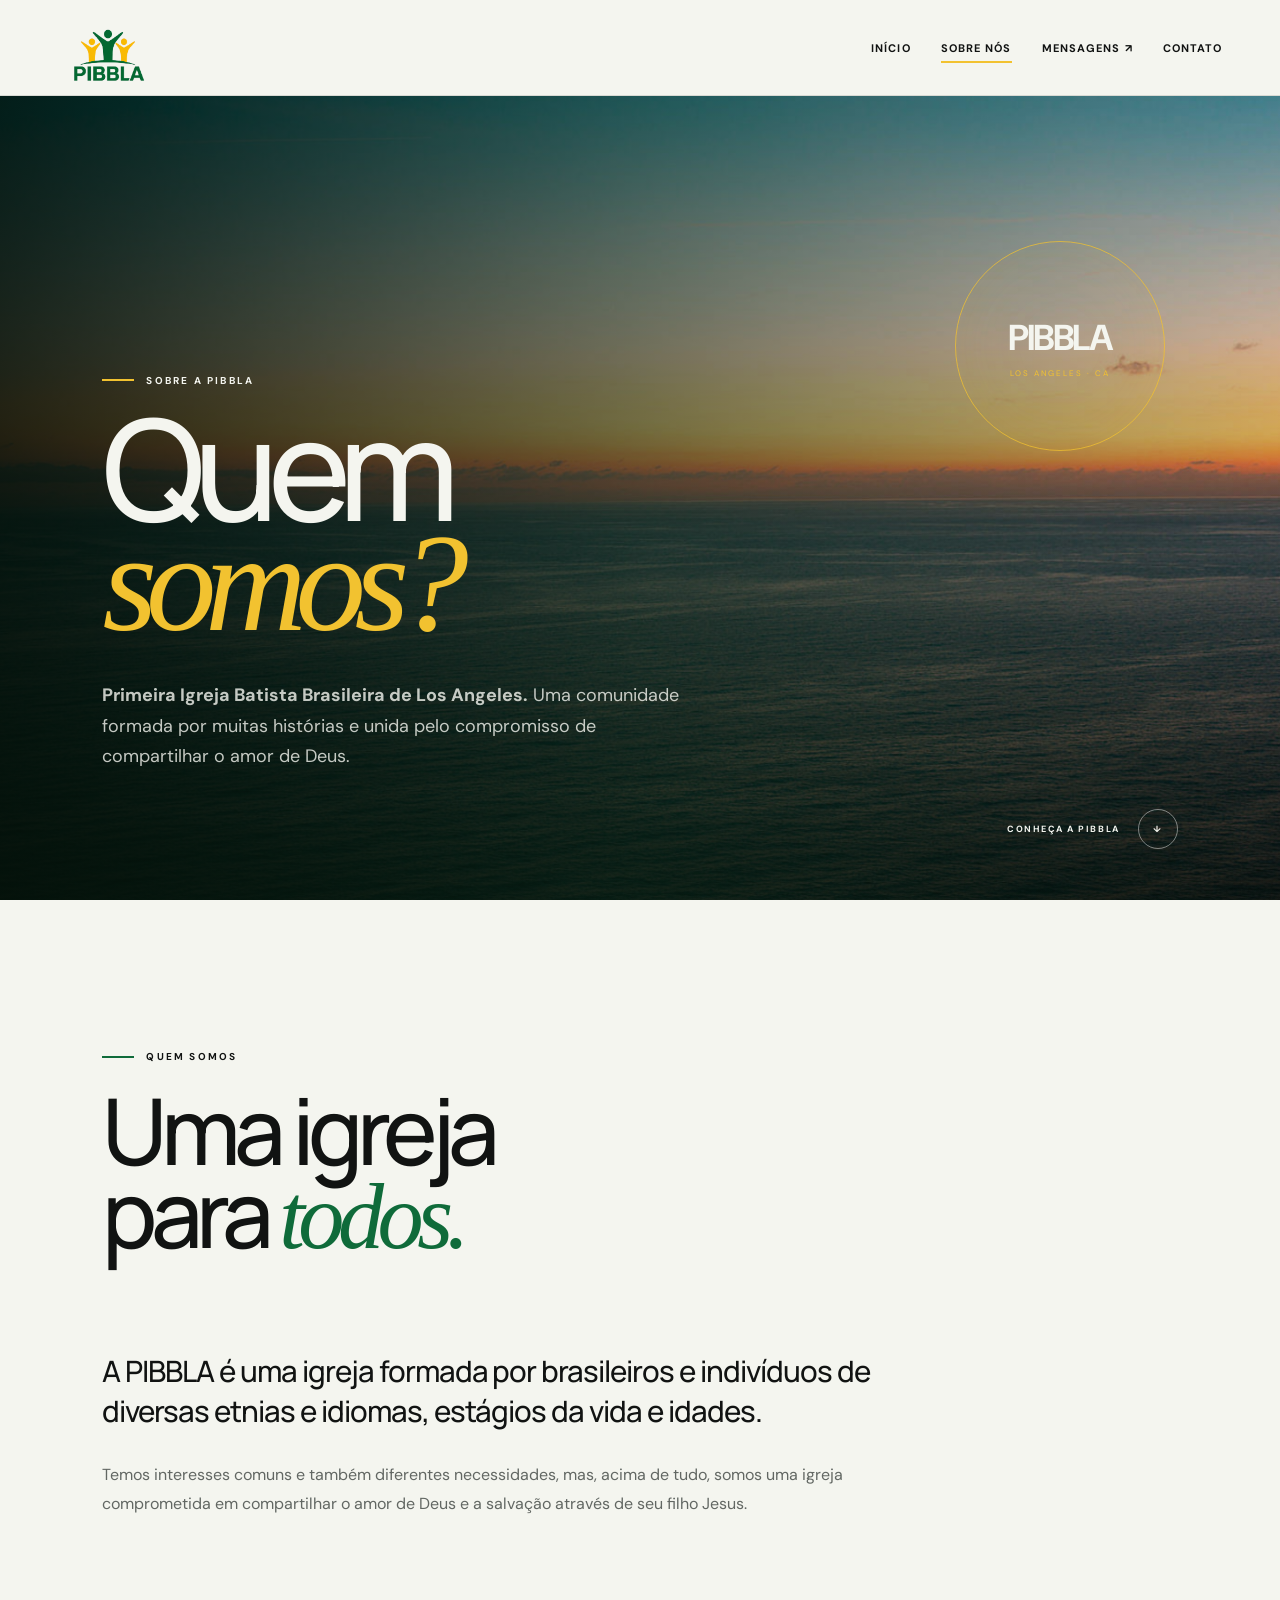
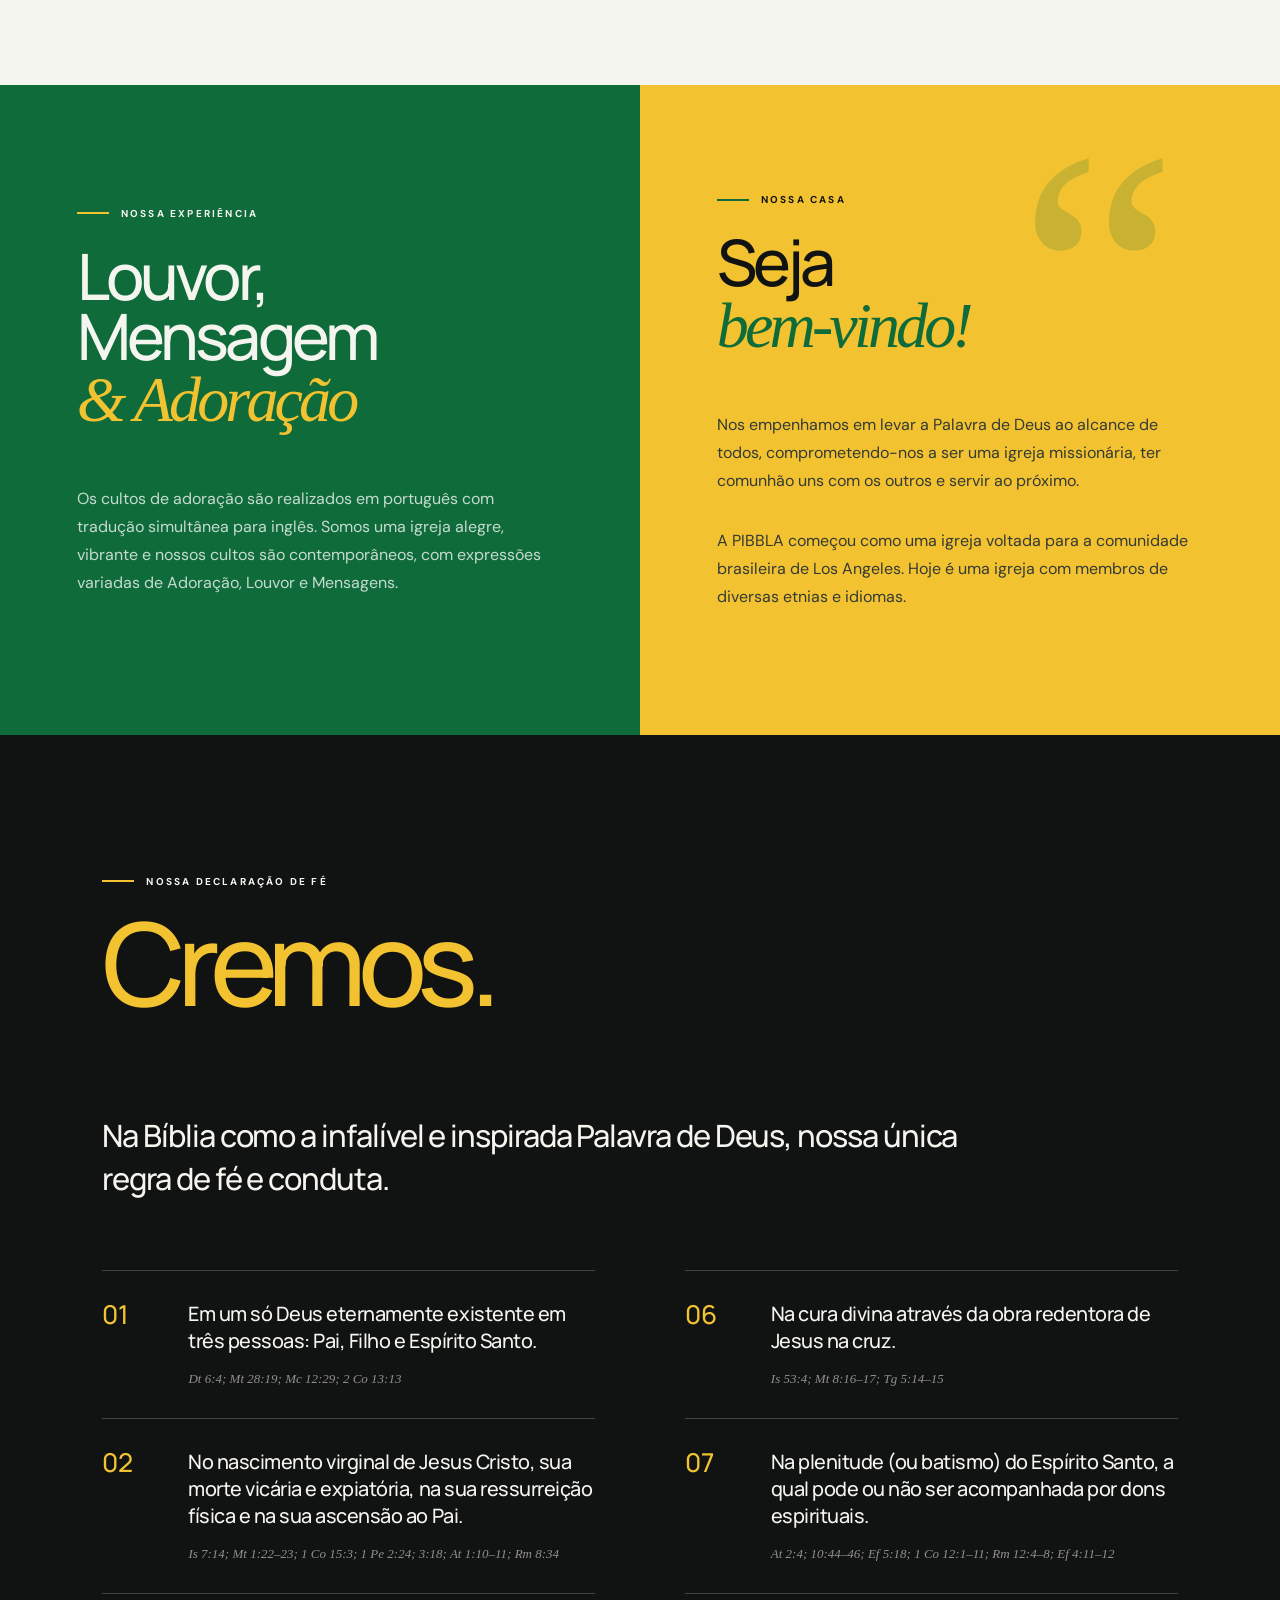
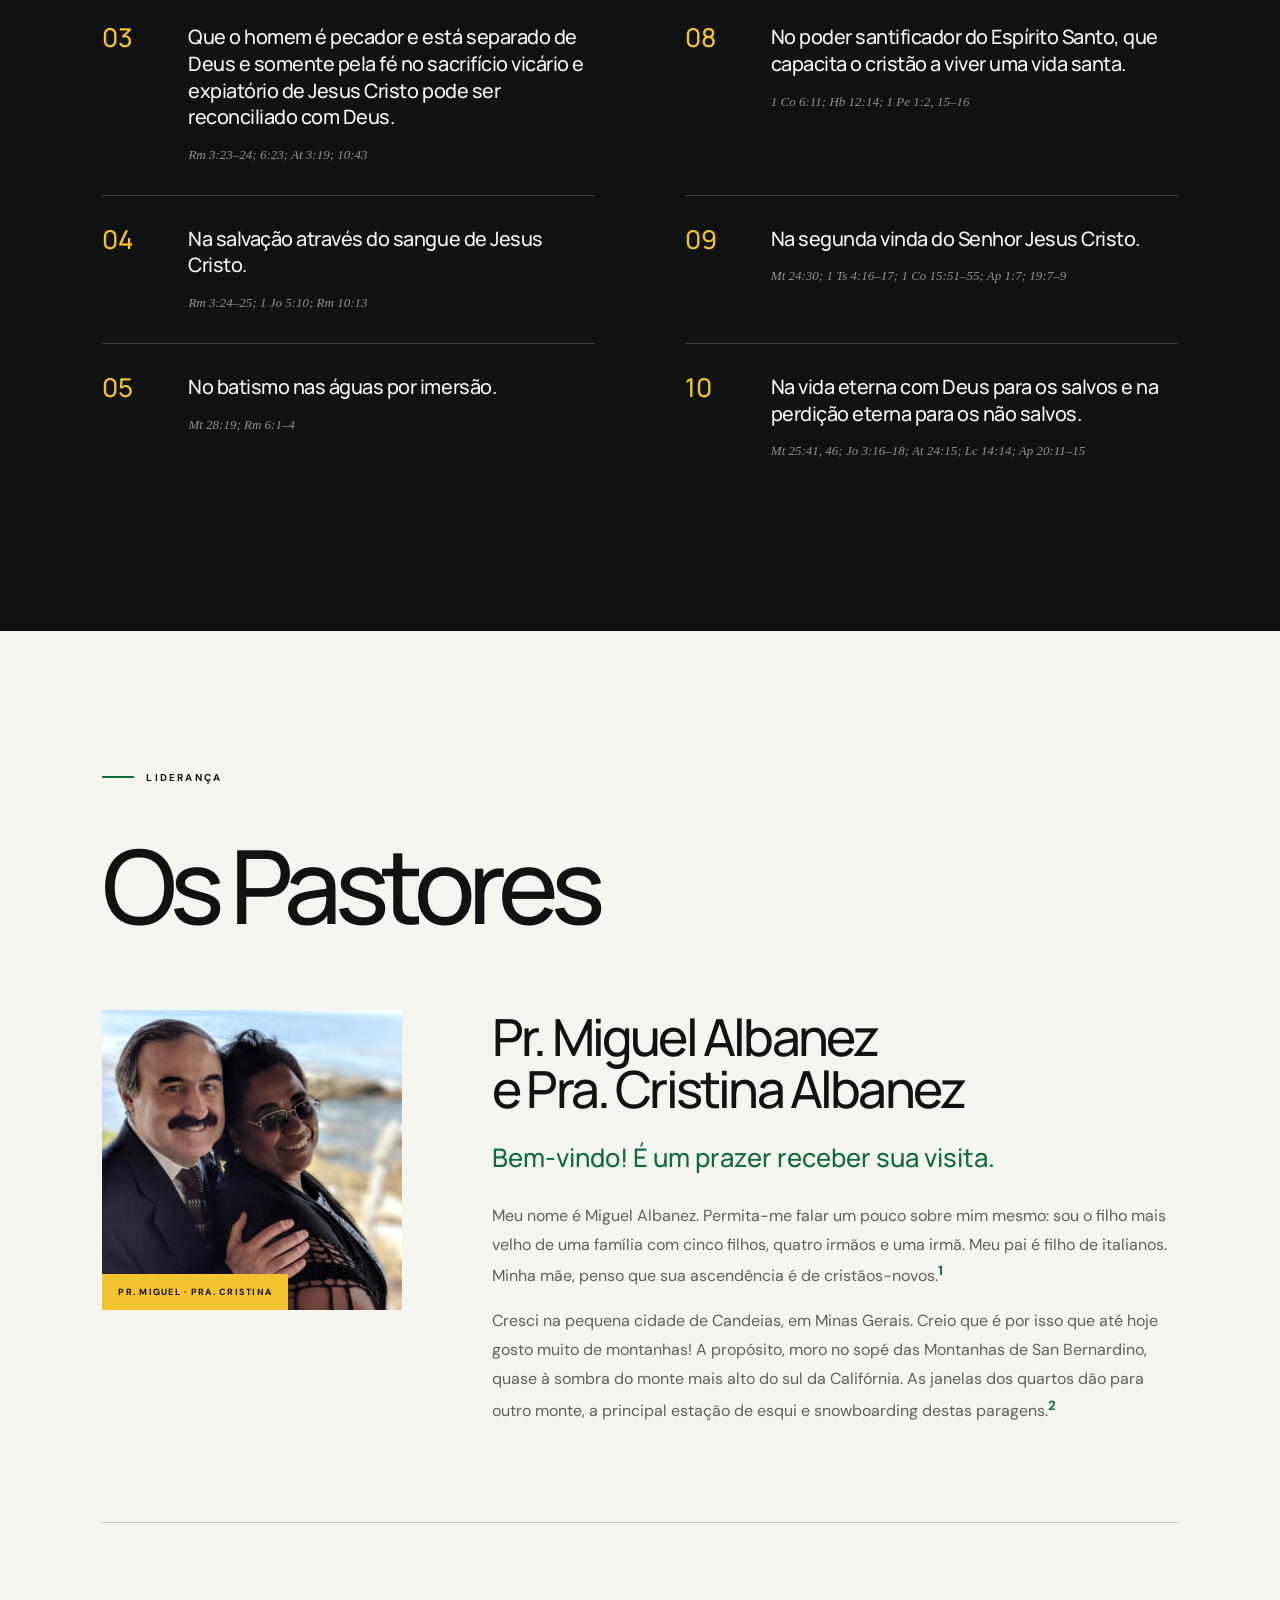
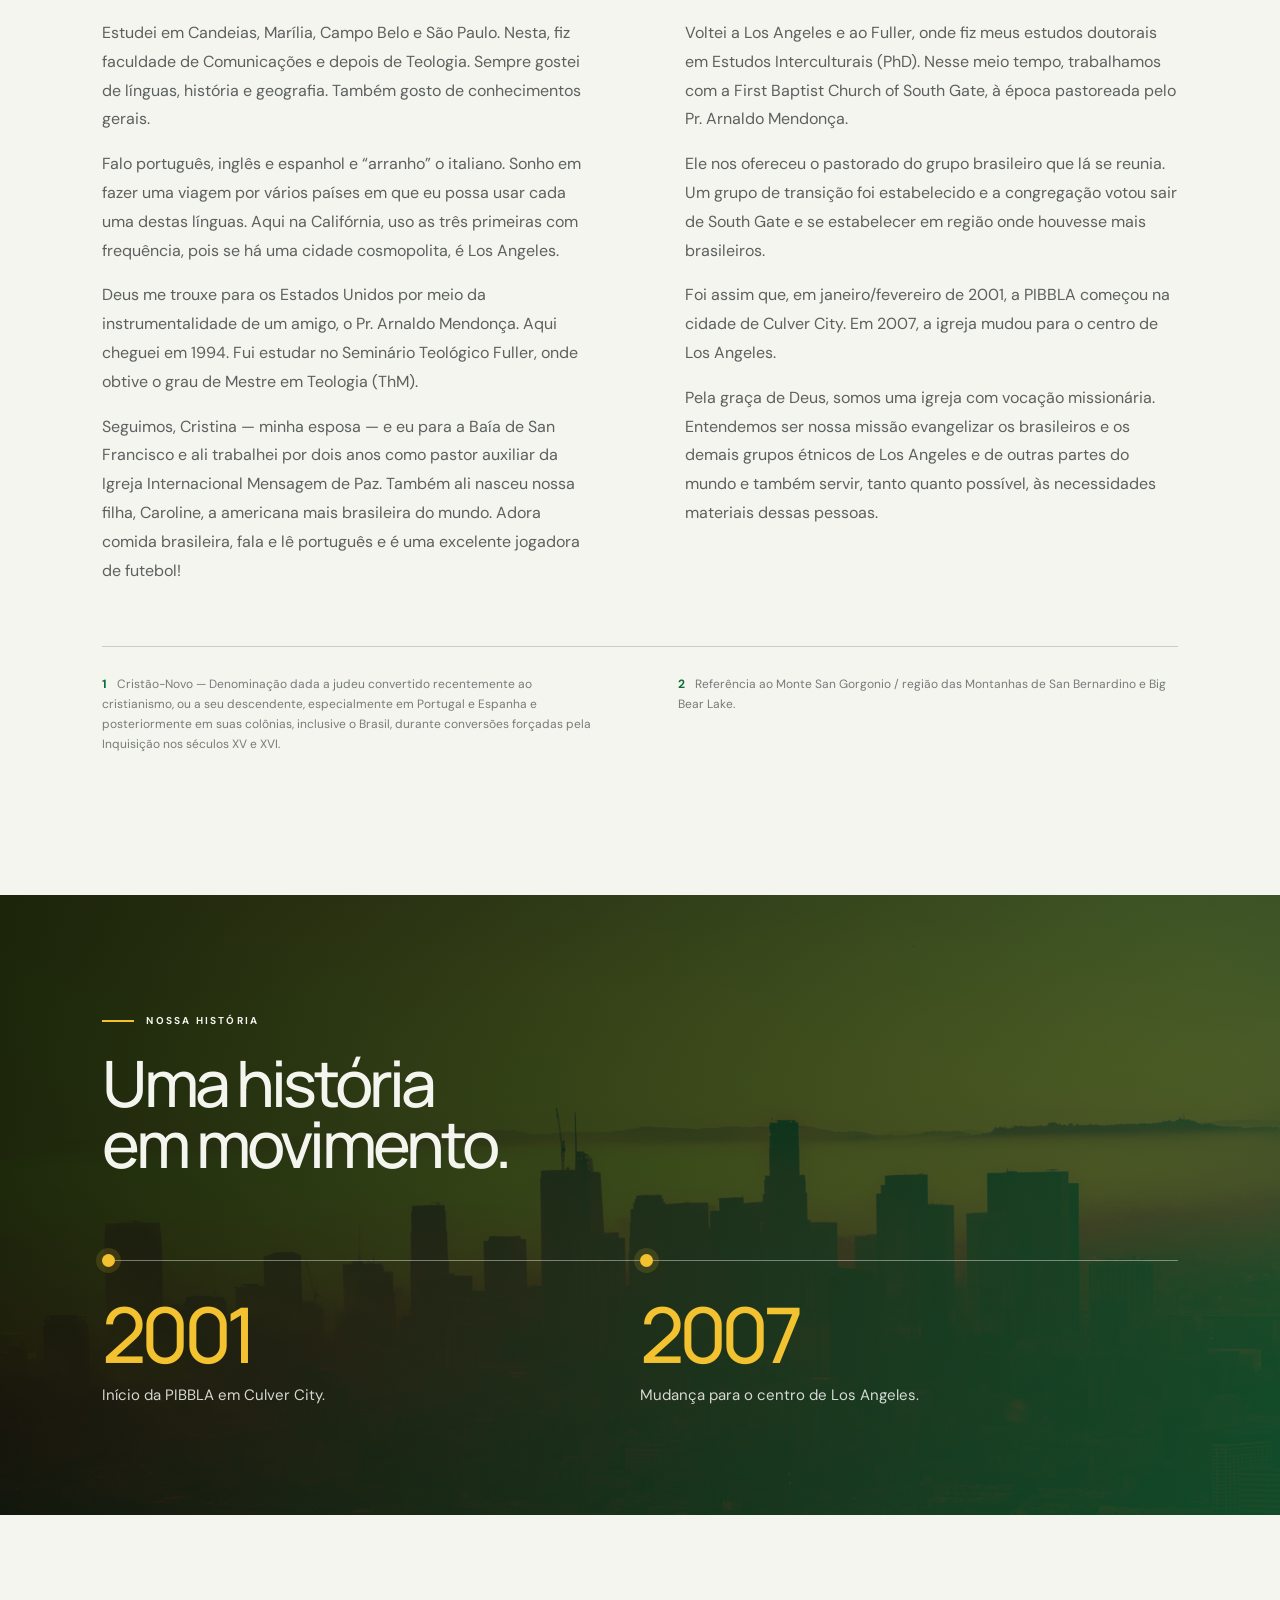
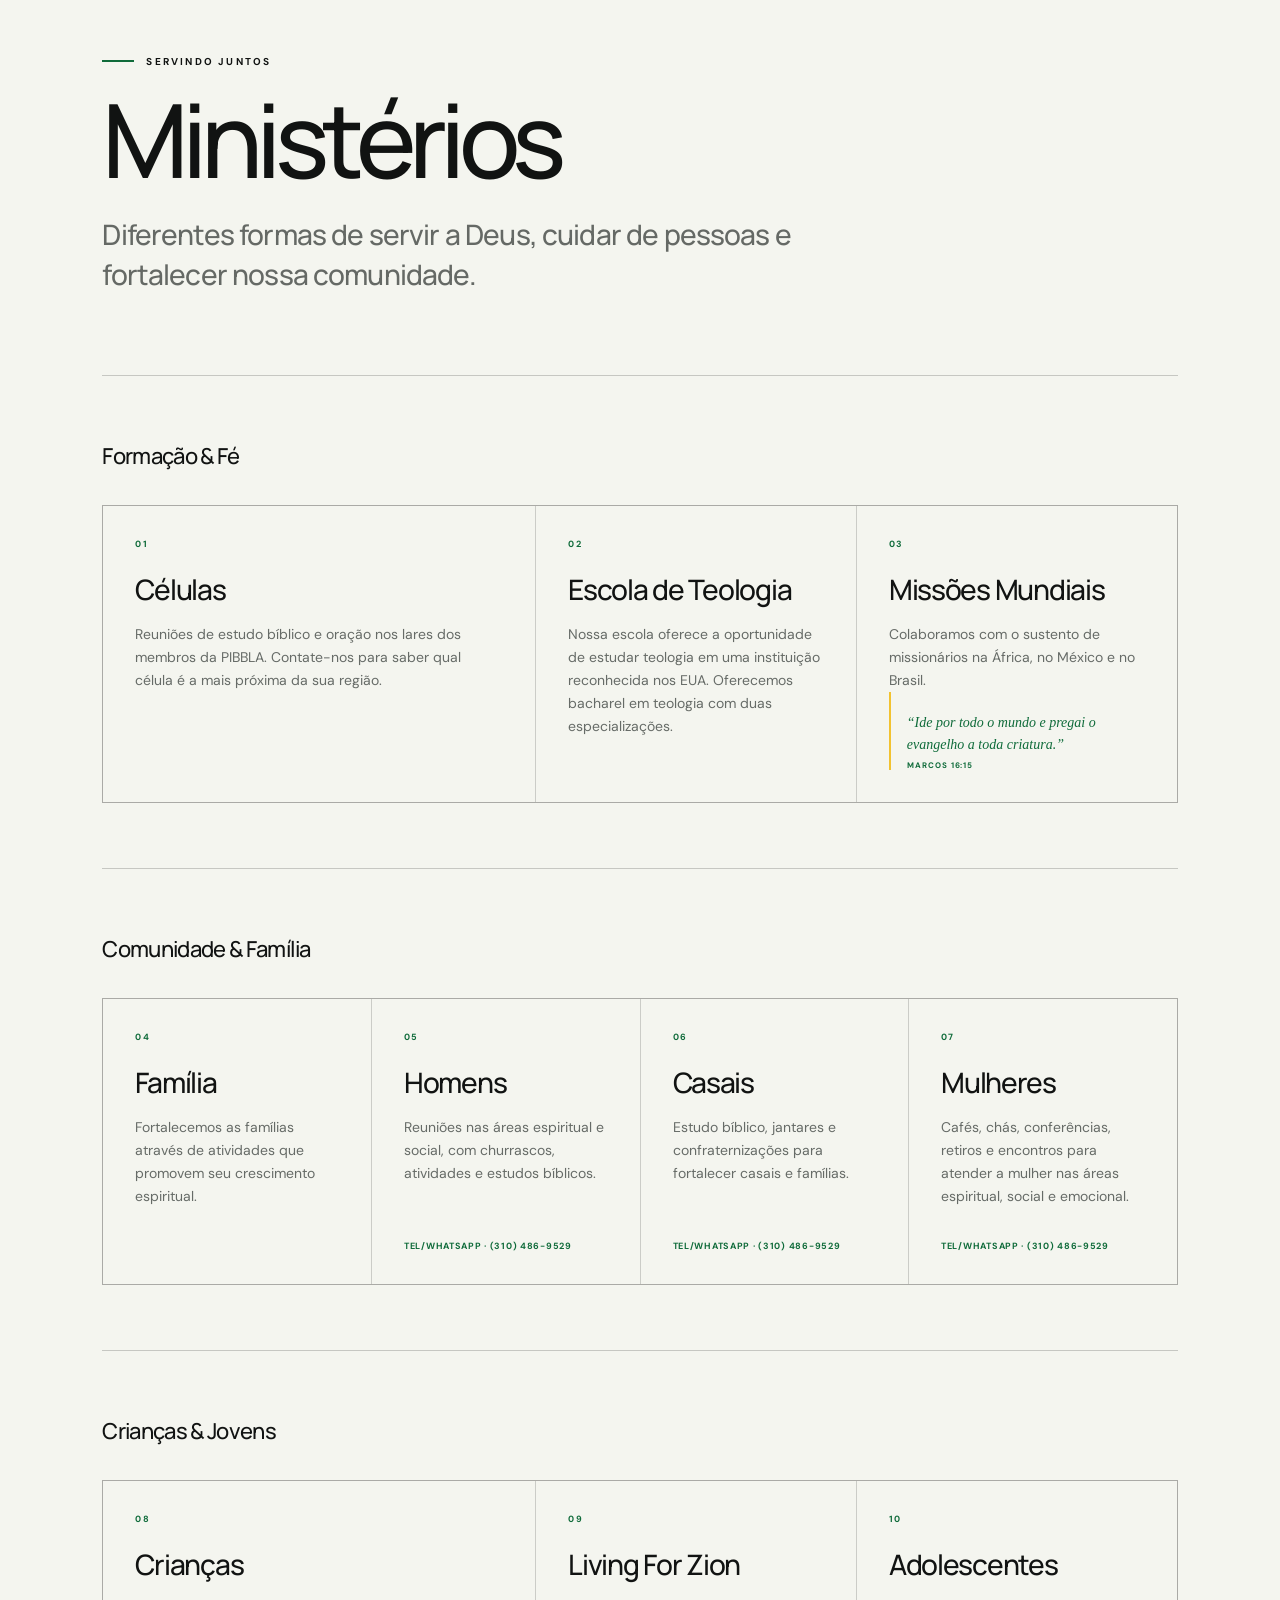
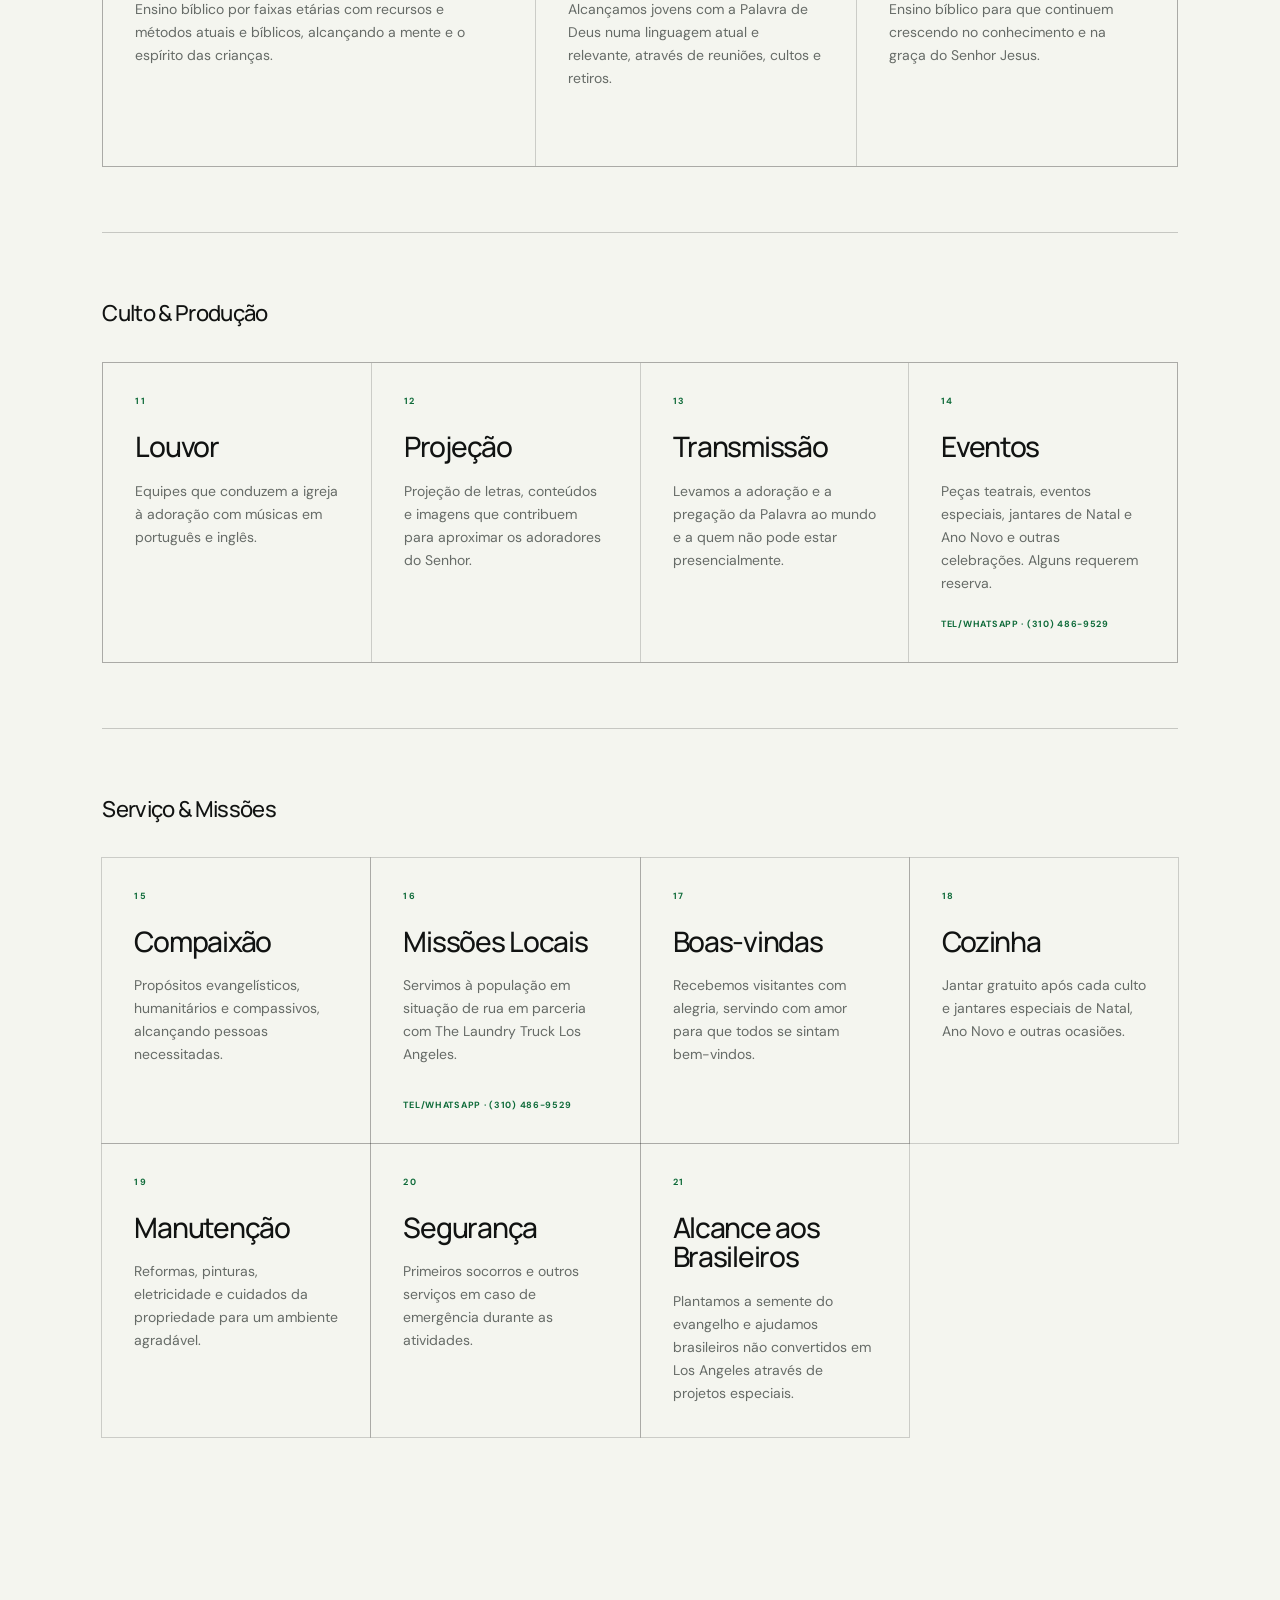
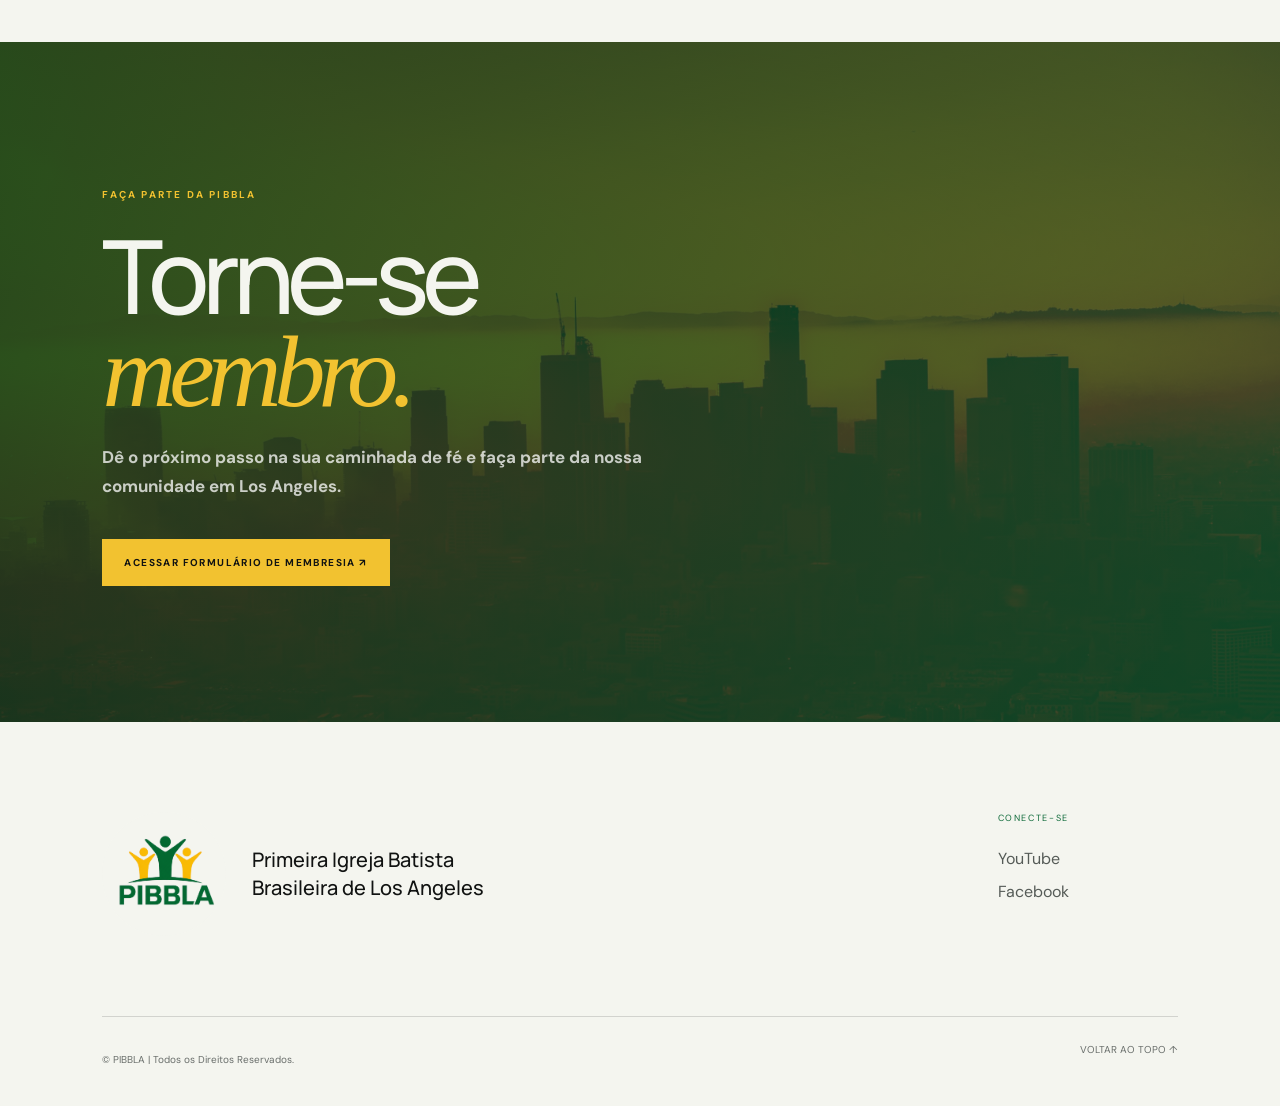
==== sobre/index.html @ 551c71e9 "commit new changes" ====
<!doctype html><html lang="pt-BR"><head><meta charset="utf-8"><meta name="viewport" content="width=device-width,initial-scale=1"><meta name="description" content="Conheça a PIBBLA, sua fé, liderança, história e ministérios."><meta name="theme-color" content="#0F6B3A"><title>Sobre Nós | PIBBLA</title><link rel="icon" href="../public/pibbla-logo.png"><link rel="stylesheet" href="./styles.css"></head><body>
<header class="site-header"><a class="brand" href="../#inicio" aria-label="PIBBLA — Início"><img src="../public/pibbla-logo.png" alt="Logo PIBBLA" width="128" height="128"></a><nav class="desktop-nav" aria-label="Navegação principal"><a href="../#inicio">INÍCIO</a><a class="current" href="./" aria-current="page">SOBRE NÓS</a><a href="https://www.youtube.com/@PIBBLAtv1" target="_blank" rel="noopener noreferrer">MENSAGENS ↗</a><a href="../#contato">CONTATO</a></nav><details class="mobile-nav"><summary aria-label="Abrir menu"><span></span><span></span></summary><nav class="mobile-nav-panel" aria-label="Navegação para celular"><a href="../#inicio">INÍCIO</a><a aria-current="page" href="./">SOBRE NÓS</a><a href="https://www.youtube.com/@PIBBLAtv1" target="_blank" rel="noopener noreferrer">MENSAGENS ↗</a><a href="../#contato">CONTATO</a></nav></details></header>
<main id="topo">
<section class="about-hero" aria-labelledby="hero-title"><div class="about-hero-photo" aria-hidden="true"></div><div class="about-hero-shade" aria-hidden="true"></div><div class="about-hero-content"><p class="eyebrow light">SOBRE A PIBBLA</p><h1 id="hero-title">Quem<br><em>somos?</em></h1><p><strong>Primeira Igreja Batista Brasileira de Los Angeles.</strong> Uma comunidade formada por muitas histórias e unida pelo compromisso de compartilhar o amor de Deus.</p></div><div class="about-hero-seal" aria-hidden="true"><span>PIBBLA</span><small>LOS ANGELES · CA</small></div><a class="scroll-cue" href="#quem-somos">CONHEÇA A PIBBLA <span>↓</span></a></section>
<section class="intro-section" id="quem-somos"><div class="intro-title"><p class="eyebrow">QUEM SOMOS</p><h2>Uma igreja<br>para <em>todos.</em></h2></div><div class="intro-copy"><p class="lead">A PIBBLA é uma igreja formada por brasileiros e indivíduos de diversas etnias e idiomas, estágios da vida e idades.</p><p>Temos interesses comuns e também diferentes necessidades, mas, acima de tudo, somos uma igreja comprometida em compartilhar o amor de Deus e a salvação através de seu filho Jesus.</p></div></section>
<section class="essence-section" aria-label="Nossa igreja"><article class="essence-card green-card"><span class="card-number">01</span><p class="eyebrow light">NOSSA EXPERIÊNCIA</p><h2>Louvor, Mensagem<br><em>&amp; Adoração</em></h2><p>Os cultos de adoração são realizados em português com tradução simultânea para inglês. Somos uma igreja alegre, vibrante e nossos cultos são contemporâneos, com expressões variadas de Adoração, Louvor e Mensagens.</p></article><article class="essence-card yellow-card"><span class="card-number">02</span><p class="eyebrow">NOSSA CASA</p><h2>Seja<br><em>bem-vindo!</em></h2><p>Nos empenhamos em levar a Palavra de Deus ao alcance de todos, comprometendo-nos a ser uma igreja missionária, ter comunhão uns com os outros e servir ao próximo.</p><p>A PIBBLA começou como uma igreja voltada para a comunidade brasileira de Los Angeles. Hoje é uma igreja com membros de diversas etnias e idiomas.</p></article></section>
<section class="beliefs-section" id="cremos"><div class="beliefs-heading"><div><p class="eyebrow light">NOSSA DECLARAÇÃO DE FÉ</p><h2>Cremos.</h2></div><p class="beliefs-intro">Na Bíblia como a infalível e inspirada Palavra de Deus, nossa única regra de fé e conduta.</p></div><ol class="beliefs-list">
<li><span class="belief-number">01</span><div><p>Em um só Deus eternamente existente em três pessoas: Pai, Filho e Espírito Santo.</p><small>Dt 6:4; Mt 28:19; Mc 12:29; 2 Co 13:13</small></div></li><li><span class="belief-number">02</span><div><p>No nascimento virginal de Jesus Cristo, sua morte vicária e expiatória, na sua ressurreição física e na sua ascensão ao Pai.</p><small>Is 7:14; Mt 1:22–23; 1 Co 15:3; 1 Pe 2:24; 3:18; At 1:10–11; Rm 8:34</small></div></li><li><span class="belief-number">03</span><div><p>Que o homem é pecador e está separado de Deus e somente pela fé no sacrifício vicário e expiatório de Jesus Cristo pode ser reconciliado com Deus.</p><small>Rm 3:23–24; 6:23; At 3:19; 10:43</small></div></li><li><span class="belief-number">04</span><div><p>Na salvação através do sangue de Jesus Cristo.</p><small>Rm 3:24–25; 1 Jo 5:10; Rm 10:13</small></div></li><li><span class="belief-number">05</span><div><p>No batismo nas águas por imersão.</p><small>Mt 28:19; Rm 6:1–4</small></div></li><li><span class="belief-number">06</span><div><p>Na cura divina através da obra redentora de Jesus na cruz.</p><small>Is 53:4; Mt 8:16–17; Tg 5:14–15</small></div></li><li><span class="belief-number">07</span><div><p>Na plenitude (ou batismo) do Espírito Santo, a qual pode ou não ser acompanhada por dons espirituais.</p><small>At 2:4; 10:44–46; Ef 5:18; 1 Co 12:1–11; Rm 12:4–8; Ef 4:11–12</small></div></li><li><span class="belief-number">08</span><div><p>No poder santificador do Espírito Santo, que capacita o cristão a viver uma vida santa.</p><small>1 Co 6:11; Hb 12:14; 1 Pe 1:2, 15–16</small></div></li><li><span class="belief-number">09</span><div><p>Na segunda vinda do Senhor Jesus Cristo.</p><small>Mt 24:30; 1 Ts 4:16–17; 1 Co 15:51–55; Ap 1:7; 19:7–9</small></div></li><li><span class="belief-number">10</span><div><p>Na vida eterna com Deus para os salvos e na perdição eterna para os não salvos.</p><small>Mt 25:41, 46; Jo 3:16–18; At 24:15; Lc 14:14; Ap 20:11–15</small></div></li></ol></section>
<section class="leadership" id="pastores"><header><p class="eyebrow">LIDERANÇA</p><h2>Os Pastores</h2></header><div class="pastor-feature"><figure><img src="./assets/images/pastores.jpg" alt="Pastor Miguel Albanez e Pastora Cristina Albanez" width="300" height="300"><figcaption>PR. MIGUEL · PRA. CRISTINA</figcaption></figure><div><h3>Pr. Miguel Albanez<br>e Pra. Cristina Albanez</h3><p class="lead">Bem-vindo! É um prazer receber sua visita.</p><p>Meu nome é Miguel Albanez. Permita-me falar um pouco sobre mim mesmo: sou o filho mais velho de uma família com cinco filhos, quatro irmãos e uma irmã. Meu pai é filho de italianos. Minha mãe, penso que sua ascendência é de cristãos-novos.<sup><a href="#n1">1</a></sup></p><p>Cresci na pequena cidade de Candeias, em Minas Gerais. Creio que é por isso que até hoje gosto muito de montanhas! A propósito, moro no sopé das Montanhas de San Bernardino, quase à sombra do monte mais alto do sul da Califórnia. As janelas dos quartos dão para outro monte, a principal estação de esqui e snowboarding destas paragens.<sup><a href="#n2">2</a></sup></p></div></div>
<div class="story"><div><p>Estudei em Candeias, Marília, Campo Belo e São Paulo. Nesta, fiz faculdade de Comunicações e depois de Teologia. Sempre gostei de línguas, história e geografia. Também gosto de conhecimentos gerais.</p><p>Falo português, inglês e espanhol e “arranho” o italiano. Sonho em fazer uma viagem por vários países em que eu possa usar cada uma destas línguas. Aqui na Califórnia, uso as três primeiras com frequência, pois se há uma cidade cosmopolita, é Los Angeles.</p><p>Deus me trouxe para os Estados Unidos por meio da instrumentalidade de um amigo, o Pr. Arnaldo Mendonça. Aqui cheguei em 1994. Fui estudar no Seminário Teológico Fuller, onde obtive o grau de Mestre em Teologia (ThM).</p><p>Seguimos, Cristina — minha esposa — e eu para a Baía de San Francisco e ali trabalhei por dois anos como pastor auxiliar da Igreja Internacional Mensagem de Paz. Também ali nasceu nossa filha, Caroline, a americana mais brasileira do mundo. Adora comida brasileira, fala e lê português e é uma excelente jogadora de futebol!</p></div><div><p>Voltei a Los Angeles e ao Fuller, onde fiz meus estudos doutorais em Estudos Interculturais (PhD). Nesse meio tempo, trabalhamos com a First Baptist Church of South Gate, à época pastoreada pelo Pr. Arnaldo Mendonça.</p><p>Ele nos ofereceu o pastorado do grupo brasileiro que lá se reunia. Um grupo de transição foi estabelecido e a congregação votou sair de South Gate e se estabelecer em região onde houvesse mais brasileiros.</p><p>Foi assim que, em janeiro/fevereiro de 2001, a PIBBLA começou na cidade de Culver City. Em 2007, a igreja mudou para o centro de Los Angeles.</p><p>Pela graça de Deus, somos uma igreja com vocação missionária. Entendemos ser nossa missão evangelizar os brasileiros e os demais grupos étnicos de Los Angeles e de outras partes do mundo e também servir, tanto quanto possível, às necessidades materiais dessas pessoas.</p></div></div><aside class="notes"><p id="n1"><b>1</b> Cristão-Novo — Denominação dada a judeu convertido recentemente ao cristianismo, ou a seu descendente, especialmente em Portugal e Espanha e posteriormente em suas colônias, inclusive o Brasil, durante conversões forçadas pela Inquisição nos séculos XV e XVI.</p><p id="n2"><b>2</b> Referência ao Monte San Gorgonio / região das Montanhas de San Bernardino e Big Bear Lake.</p></aside></section>
<section class="history"><div><p class="eyebrow light">NOSSA HISTÓRIA</p><h2>Uma história<br>em movimento.</h2></div><ol><li><time datetime="2001">2001</time><span>Início da PIBBLA em Culver City.</span></li><li><time datetime="2007">2007</time><span>Mudança para o centro de Los Angeles.</span></li></ol></section>
<section class="ministries" id="ministerios"><header><div><p class="eyebrow">SERVINDO JUNTOS</p><h2>Ministérios</h2></div><p>Diferentes formas de servir a Deus, cuidar de pessoas e fortalecer nossa comunidade.</p></header>
<div class="group"><h3>Formação &amp; Fé</h3><div class="cards"><article><b>01</b><h4>Células</h4><p>Reuniões de estudo bíblico e oração nos lares dos membros da PIBBLA. Contate-nos para saber qual célula é a mais próxima da sua região.</p></article><article><b>02</b><h4>Escola de Teologia</h4><p>Nossa escola oferece a oportunidade de estudar teologia em uma instituição reconhecida nos EUA. Oferecemos bacharel em teologia com duas especializações.</p></article><article><b>03</b><h4>Missões Mundiais</h4><p>Colaboramos com o sustento de missionários na África, no México e no Brasil.</p><blockquote>“Ide por todo o mundo e pregai o evangelho a toda criatura.” <cite>Marcos 16:15</cite></blockquote></article></div></div>
<div class="group"><h3>Comunidade &amp; Família</h3><div class="cards four"><article><b>04</b><h4>Família</h4><p>Fortalecemos as famílias através de atividades que promovem seu crescimento espiritual.</p></article><article><b>05</b><h4>Homens</h4><p>Reuniões nas áreas espiritual e social, com churrascos, atividades e estudos bíblicos.</p><a href="tel:+13104869529">TEL/WHATSAPP · (310) 486-9529</a></article><article><b>06</b><h4>Casais</h4><p>Estudo bíblico, jantares e confraternizações para fortalecer casais e famílias.</p><a href="tel:+13104869529">TEL/WHATSAPP · (310) 486-9529</a></article><article><b>07</b><h4>Mulheres</h4><p>Cafés, chás, conferências, retiros e encontros para atender a mulher nas áreas espiritual, social e emocional.</p><a href="tel:+13104869529">TEL/WHATSAPP · (310) 486-9529</a></article></div></div>
<div class="group"><h3>Crianças &amp; Jovens</h3><div class="cards"><article><b>08</b><h4>Crianças</h4><p>Ensino bíblico por faixas etárias com recursos e métodos atuais e bíblicos, alcançando a mente e o espírito das crianças.</p></article><article><b>09</b><h4>Living For Zion</h4><p>Alcançamos jovens com a Palavra de Deus numa linguagem atual e relevante, através de reuniões, cultos e retiros.</p></article><article><b>10</b><h4>Adolescentes</h4><p>Ensino bíblico para que continuem crescendo no conhecimento e na graça do Senhor Jesus.</p></article></div></div>
<div class="group"><h3>Culto &amp; Produção</h3><div class="cards four"><article><b>11</b><h4>Louvor</h4><p>Equipes que conduzem a igreja à adoração com músicas em português e inglês.</p></article><article><b>12</b><h4>Projeção</h4><p>Projeção de letras, conteúdos e imagens que contribuem para aproximar os adoradores do Senhor.</p></article><article><b>13</b><h4>Transmissão</h4><p>Levamos a adoração e a pregação da Palavra ao mundo e a quem não pode estar presencialmente.</p></article><article><b>14</b><h4>Eventos</h4><p>Peças teatrais, eventos especiais, jantares de Natal e Ano Novo e outras celebrações. Alguns requerem reserva.</p><a href="tel:+13104869529">TEL/WHATSAPP · (310) 486-9529</a></article></div></div>
<div class="group"><h3>Serviço &amp; Missões</h3><div class="cards four"><article><b>15</b><h4>Compaixão</h4><p>Propósitos evangelísticos, humanitários e compassivos, alcançando pessoas necessitadas.</p></article><article><b>16</b><h4>Missões Locais</h4><p>Servimos à população em situação de rua em parceria com The Laundry Truck Los Angeles.</p><a href="tel:+13104869529">TEL/WHATSAPP · (310) 486-9529</a></article><article><b>17</b><h4>Boas-vindas</h4><p>Recebemos visitantes com alegria, servindo com amor para que todos se sintam bem-vindos.</p></article><article><b>18</b><h4>Cozinha</h4><p>Jantar gratuito após cada culto e jantares especiais de Natal, Ano Novo e outras ocasiões.</p></article><article><b>19</b><h4>Manutenção</h4><p>Reformas, pinturas, eletricidade e cuidados da propriedade para um ambiente agradável.</p></article><article><b>20</b><h4>Segurança</h4><p>Primeiros socorros e outros serviços em caso de emergência durante as atividades.</p></article><article><b>21</b><h4>Alcance aos Brasileiros</h4><p>Plantamos a semente do evangelho e ajudamos brasileiros não convertidos em Los Angeles através de projetos especiais.</p></article></div></div></section>
<section class="welcome-band membership-cta"><p>FAÇA PARTE DA PIBBLA</p><h2>Torne-se<br><em>membro.</em></h2><p class="welcome-copy">Dê o próximo passo na sua caminhada de fé e faça parte da nossa comunidade em Los Angeles.</p><div class="actions"><a class="primary-button" href="https://docs.google.com/forms/d/e/1FAIpQLSdh1OO-Rg3kydW6o-V_kcnuHa6JgHrzKu--kzydg1na37UKzQ/viewform?usp=header" target="_blank" rel="noopener noreferrer">ACESSAR FORMULÁRIO DE MEMBRESIA ↗</a></div></section></main>
<footer><div class="footer-brand"><img src="../public/pibbla-logo.png" alt="PIBBLA" width="124" height="124"><p>Primeira Igreja Batista<br>Brasileira de Los Angeles</p></div><div class="footer-links"><div><span>CONECTE-SE</span><a href="https://www.youtube.com/@PIBBLAtv1" target="_blank" rel="noopener noreferrer">YouTube</a><a href="https://www.facebook.com/pibbla/" target="_blank" rel="noopener noreferrer">Facebook</a></div></div><div class="footer-bottom"><p>© PIBBLA | Todos os Direitos Reservados.</p><a href="#topo">VOLTAR AO TOPO ↑</a></div></footer><script src="./page.js"></script></body></html>
---- sobre/styles.css ----
@import url('../app/globals.css');
:focus-visible{outline:3px solid var(--yellow);outline-offset:4px}.desktop-nav .current::after{right:0}.intro-section>*,.essence-section>*,.beliefs-heading>*,.beliefs-list>*,.pastor-feature>*,.story>*,.history>*,.cards>*{min-width:0}.cards a,.membership-cta a{overflow-wrap:anywhere}
.leadership,.ministries{padding:140px 8vw;background:var(--off)}.leadership>header,.ministries>header{display:grid;grid-template-columns:1fr 1fr;gap:8vw;align-items:end;margin-bottom:80px}.leadership h2,.ministries h2{font:500 clamp(64px,8vw,116px)/.88 "Manrope",sans-serif;letter-spacing:-.07em;margin:0}.pastor-feature{display:grid;grid-template-columns:minmax(280px,.78fr) 1.22fr;gap:8vw;align-items:center}.pastor-feature figure{margin:0;position:relative}.pastor-feature img{display:block;width:100%;aspect-ratio:1;object-fit:cover;filter:saturate(.88) contrast(1.04)}.pastor-feature figcaption{position:absolute;left:0;bottom:0;background:var(--yellow);padding:12px 16px;font-size:9px;font-weight:700;letter-spacing:.14em}.pastor-feature h3{font:500 clamp(36px,4vw,62px)/1.02 "Manrope",sans-serif;letter-spacing:-.055em;margin:0 0 26px}.pastor-feature .lead{font:500 clamp(21px,2vw,30px)/1.4 "Manrope",sans-serif;color:var(--green)}.pastor-feature p,.story p{color:#5d615e;font-size:16px;line-height:1.8}.pastor-feature sup a{color:var(--green);font-weight:700}.story{display:grid;grid-template-columns:1fr 1fr;gap:7vw;padding:80px 0 45px;margin-top:80px;border-top:1px solid #11131233}.notes{border-top:1px solid #1113122e;padding-top:28px;display:grid;grid-template-columns:1fr 1fr;gap:6vw}.notes p{margin:0;color:#777b78;font-size:12px;line-height:1.65}.notes b{color:var(--green);margin-right:7px}
.history{background:var(--green);color:var(--off);padding:110px 8vw;display:grid;grid-template-columns:.8fr 1.2fr;gap:8vw;align-items:end}.history h2{font:500 clamp(48px,5vw,76px)/.94 "Manrope",sans-serif;letter-spacing:-.06em;margin:0}.history ol{list-style:none;padding:0;margin:0;display:grid;grid-template-columns:1fr 1fr;position:relative}.history ol::before{content:"";position:absolute;left:0;right:0;top:14px;height:1px;background:#ffffff66}.history li{position:relative;padding:50px 20px 0 0}.history li::before{content:"";position:absolute;top:8px;left:0;width:13px;height:13px;border-radius:50%;background:var(--yellow);box-shadow:0 0 0 6px #f2c23024}.history time{display:block;color:var(--yellow);font:500 clamp(50px,6vw,84px)/1 "Manrope",sans-serif;letter-spacing:-.07em}.history span{display:block;margin-top:12px;color:#ffffffbf;font-size:15px}
.ministries>header>p{max-width:550px;margin:0;color:#656965;font:500 clamp(21px,2.2vw,32px)/1.45 "Manrope",sans-serif;letter-spacing:-.03em}.group{padding:65px 0;border-top:1px solid #11131233}.group>h3{margin:0 0 34px;font:500 22px "Manrope",sans-serif;letter-spacing:-.03em}.cards{display:grid;grid-template-columns:1.35fr 1fr 1fr;gap:1px;background:#1113122e;border:1px solid #1113122e}.cards.four{grid-template-columns:repeat(4,1fr)}.cards article{min-height:285px;padding:32px;background:var(--off);display:flex;flex-direction:column;transition:.2s}.cards article:hover{background:var(--yellow);transform:translateY(-3px);position:relative;z-index:1}.cards b{color:var(--green);font-size:9px;letter-spacing:.16em}.cards h4{font:500 clamp(25px,2.2vw,35px)/1.05 "Manrope",sans-serif;letter-spacing:-.045em;margin:25px 0 18px}.cards p{color:#666b67;line-height:1.65;font-size:14px;margin:0}.cards a{color:var(--green);margin-top:auto;padding-top:22px;font-size:9px;font-weight:700;letter-spacing:.08em}.cards blockquote{margin:auto 0 0;padding:20px 0 0 16px;border-left:2px solid var(--yellow);font:italic 14px/1.55 Georgia,serif;color:var(--green)}.cards cite{display:block;margin-top:5px;font:700 8px "DM Sans";letter-spacing:.12em;text-transform:uppercase}.welcome-band .welcome-copy{max-width:620px;margin:-20px 0 38px;color:#ffffffbf;font-size:17px;line-height:1.7;letter-spacing:0}.actions{display:flex;align-items:center;gap:34px}
@media(max-width:1050px){.leadership>header,.ministries>header{grid-template-columns:1fr;gap:30px}.pastor-feature{grid-template-columns:.8fr 1.2fr;gap:5vw}.cards,.cards.four{grid-template-columns:1fr 1fr}}
@media(max-width:720px){.leadership,.ministries{padding:90px 6vw}.leadership>header,.ministries>header{margin-bottom:55px}.pastor-feature,.story,.notes,.history{grid-template-columns:1fr}.pastor-feature figure{max-width:520px}.story{gap:0;margin-top:65px;padding:55px 0 35px}.notes{gap:18px}.history{padding:90px 6vw;gap:55px}.history ol{grid-template-columns:1fr;padding-left:24px}.history ol::before{left:6px;right:auto;top:0;bottom:0;width:1px;height:auto}.history li{padding:0 0 55px 38px}.history li:last-child{padding-bottom:0}.history li::before{top:4px;left:-24px}.group{padding:52px 0}.cards,.cards.four{grid-template-columns:1fr}.cards article{min-height:0}}
@media(max-width:480px){.leadership,.ministries{padding:72px 22px}.leadership h2,.ministries h2{font-size:54px}.pastor-feature figcaption{position:static;font-size:8px}.pastor-feature>div{padding-top:32px}.pastor-feature h3{font-size:35px}.pastor-feature p,.story p{font-size:15px}.history{padding:72px 22px}.history h2{font-size:46px}.group>h3{font-size:20px}.cards article{padding:28px 24px}.cards h4{font-size:29px}.actions{width:100%;align-items:flex-start;flex-direction:column}.actions .primary-button{width:100%}}

/* Fluxo vertical e full width */
.intro-section,.beliefs-heading,.leadership>header,.pastor-feature,.story,.history,.ministries>header{grid-template-columns:1fr}.intro-section{gap:64px}.intro-copy{max-width:850px}.essence-section{grid-template-columns:1fr}.essence-card{width:100%;min-height:620px;padding:100px 8vw}.yellow-card{grid-column:auto;padding-left:8vw}.yellow-card::before{left:auto;right:8vw}.beliefs-intro{max-width:900px}.leadership>header,.ministries>header{gap:30px}.pastor-feature{gap:52px;align-items:start}.pastor-feature figure,.pastor-feature img{width:300px;max-width:100%}.pastor-feature img{height:auto;aspect-ratio:1}.pastor-feature>div,.story{max-width:900px}.story{gap:0}.notes{max-width:1100px}.history{gap:62px}.history>div{max-width:780px}.ministries>header>p{max-width:760px}

/* Hover dos ministérios */
.cards article{position:relative;overflow:hidden;transition:transform .35s ease,background-color .35s ease,box-shadow .35s ease}.cards article::after{content:"↗";position:absolute;right:26px;top:24px;color:var(--green);font-size:18px;opacity:0;transform:translate(-8px,8px);transition:opacity .3s ease,transform .3s ease}.cards article:hover{transform:translateY(-8px);box-shadow:0 20px 45px #1113121f}.cards article:hover::after{opacity:1;transform:none}.cards article:hover h4{color:var(--green)}

/* Animações de scroll */
.js .reveal{opacity:0;transform:translateY(42px);transition:opacity .8s cubic-bezier(.2,.65,.25,1),transform .8s cubic-bezier(.2,.65,.25,1)}.js .reveal.is-visible{opacity:1;transform:none}.js .reveal-delay{transition-delay:.12s}.about-hero-content{animation:hero-enter .9s cubic-bezier(.2,.65,.25,1) both}.about-hero-seal{animation:seal-enter 1.1s .15s cubic-bezier(.2,.65,.25,1) both}@keyframes hero-enter{from{opacity:0;transform:translateY(30px)}to{opacity:1;transform:none}}@keyframes seal-enter{from{opacity:0;transform:scale(.88)}to{opacity:1;transform:none}}.membership-cta{min-height:680px}.membership-cta .primary-button{min-width:min(100%,360px)}

@media(max-width:1050px){.essence-card{min-height:560px;padding:85px 7vw}.leadership,.ministries{padding:110px 7vw}.story{margin-top:65px}.history{padding:95px 7vw}}
@media(max-width:720px){.intro-section{gap:46px}.essence-card{min-height:auto;padding:85px 7vw}.yellow-card{padding-left:7vw}.pastor-feature{gap:36px}.pastor-feature>div{padding-top:0}.story{margin-top:55px}.membership-cta{min-height:600px}}
@media(max-width:480px){.essence-card{padding:72px 22px}.yellow-card{padding-left:22px}.pastor-feature figure,.pastor-feature img{width:300px}.membership-cta{min-height:560px}.membership-cta .primary-button{font-size:9px;padding-inline:14px}.cards article::after{display:none}}
@media(prefers-reduced-motion:reduce){.about-hero-content,.about-hero-seal{animation:none}.js .reveal{opacity:1;transform:none;transition:none}.cards article{transition:none}}

/* Nossa Experiência + Nossa Casa: duas colunas no desktop. */
@media(min-width:1051px){
  .essence-section{grid-template-columns:repeat(2,minmax(0,1fr))}
  .essence-card{min-height:650px;padding:90px 6vw}
  .yellow-card{grid-column:auto;padding-left:6vw}
}

/* Declaração de fé: leitura editorial em duas colunas de cinco itens. */
.beliefs-section{background:var(--black);color:var(--off)}
.beliefs-section .eyebrow.light::before{background:var(--yellow)}
.beliefs-heading h2{color:var(--yellow)}
.beliefs-intro{color:var(--off)}
.beliefs-list{display:grid;grid-template-columns:repeat(2,minmax(0,1fr));grid-template-rows:repeat(5,auto);grid-auto-flow:column;column-gap:7vw;border-top:0}
.beliefs-list li{grid-template-columns:64px minmax(0,1fr);gap:22px;padding:30px 0;border-top:1px solid rgba(255,255,255,.2);border-bottom:0}
.beliefs-list p{font-size:clamp(18px,1.55vw,23px);color:var(--off)}
.beliefs-list small{color:rgba(244,245,239,.56)}
.belief-number{color:var(--yellow)}

/* Liderança: retrato e introdução juntos; biografia completa abaixo. */
@media(min-width:1051px){
  .pastor-feature{grid-template-columns:300px minmax(0,900px);gap:clamp(48px,7vw,110px);align-items:start}
  .story{grid-template-columns:repeat(2,minmax(0,1fr));gap:7vw}
  .story>div{max-width:none}
}
.story{width:100%;max-width:none}
.story>div{max-width:960px}

/* História sobre a fotografia alaranjada de Los Angeles. */
.history{position:relative;background-image:linear-gradient(100deg,rgba(5,20,11,.91),rgba(15,107,58,.7)),url('../public/la-sunset.png');background-position:center 58%;background-size:cover;background-repeat:no-repeat;min-height:620px}
.history .eyebrow.light::before{background:var(--yellow)}
.history h2,.history ol{position:relative;z-index:1}
.history span{color:rgba(255,255,255,.82)}

@media(max-width:1050px){
  .beliefs-list{grid-template-columns:1fr;grid-template-rows:none;grid-auto-flow:row;column-gap:0}
  .pastor-feature{grid-template-columns:1fr}
}
@media(max-width:720px){
  .beliefs-list li{grid-template-columns:48px minmax(0,1fr);gap:14px}
  .history{min-height:640px;background-position:62% center}
}
@media(max-width:480px){
  .beliefs-list li{grid-template-columns:1fr;gap:10px}
}

/* Evita a célula cinza vazia na última linha de Serviço & Missões. */
.ministries .group:last-child .cards{background:transparent;border:0;gap:1px}
.ministries .group:last-child .cards article{outline:1px solid rgba(17,19,18,.18)}
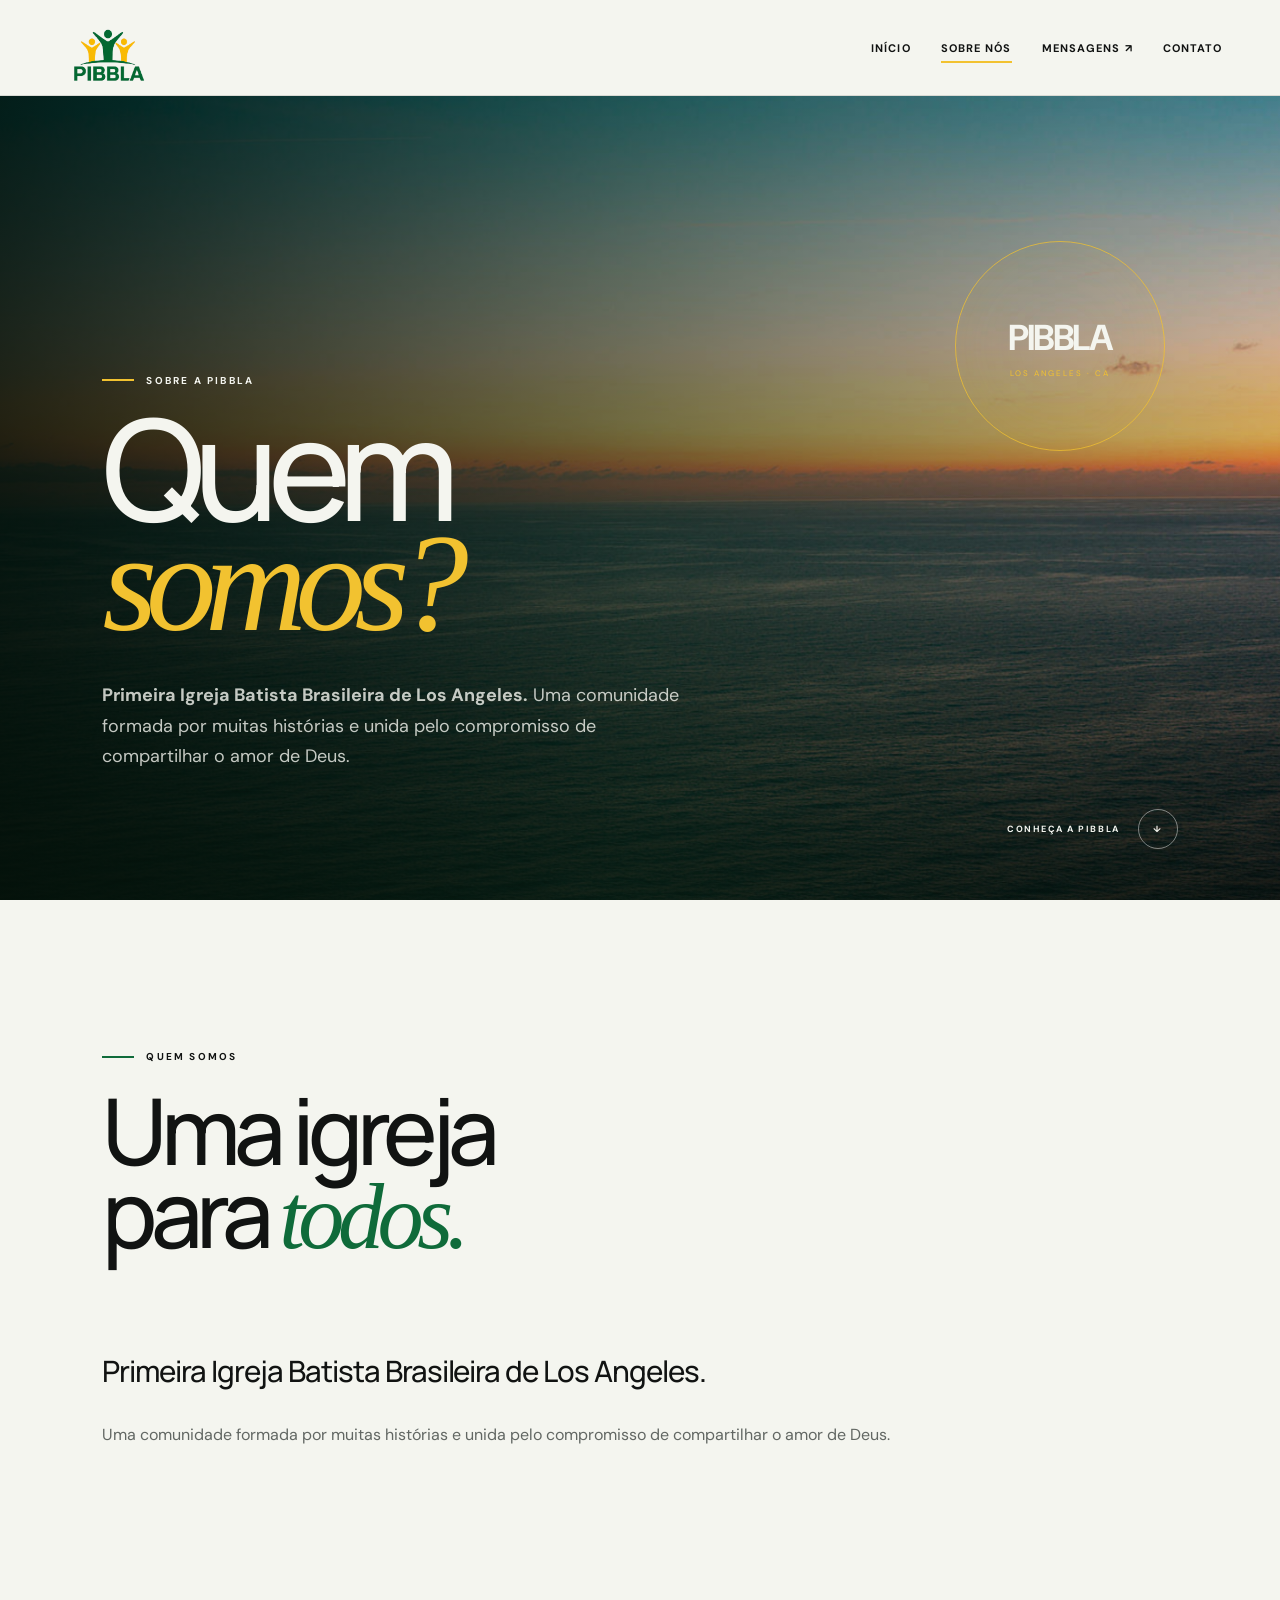
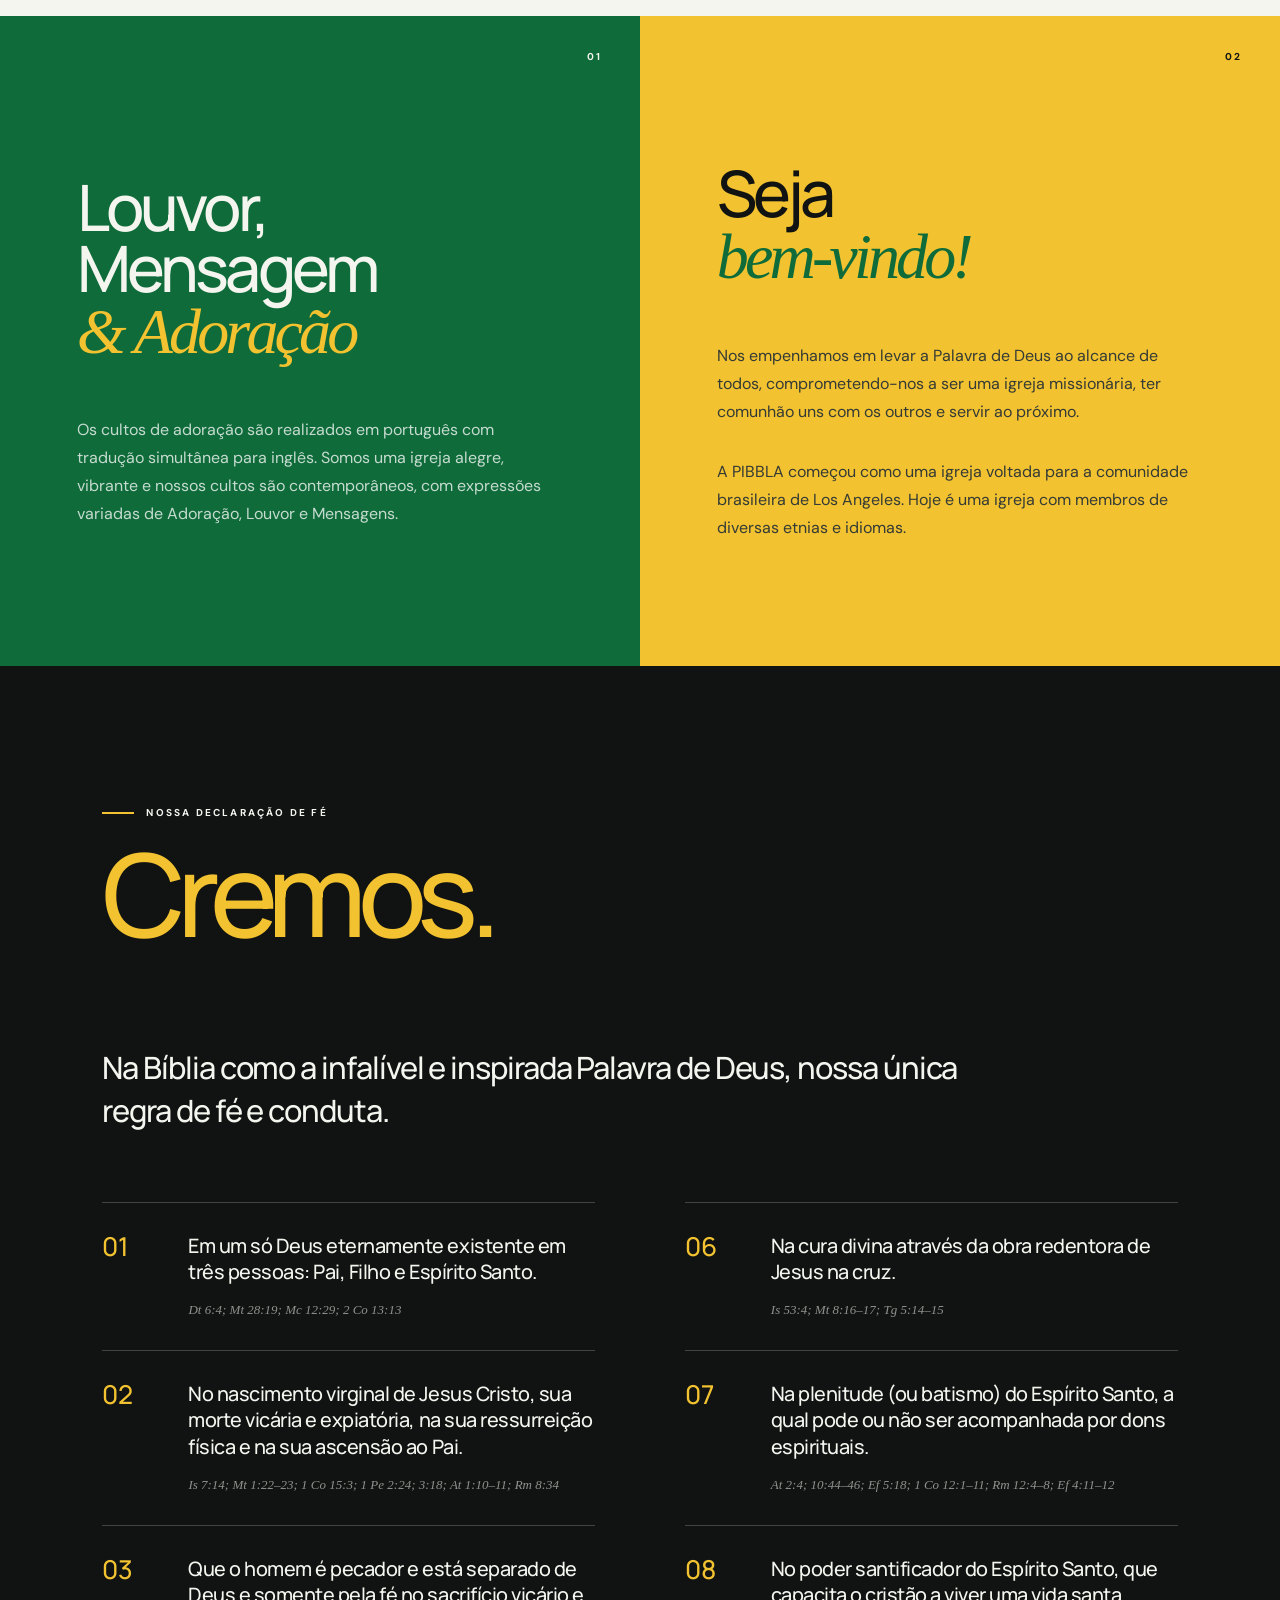
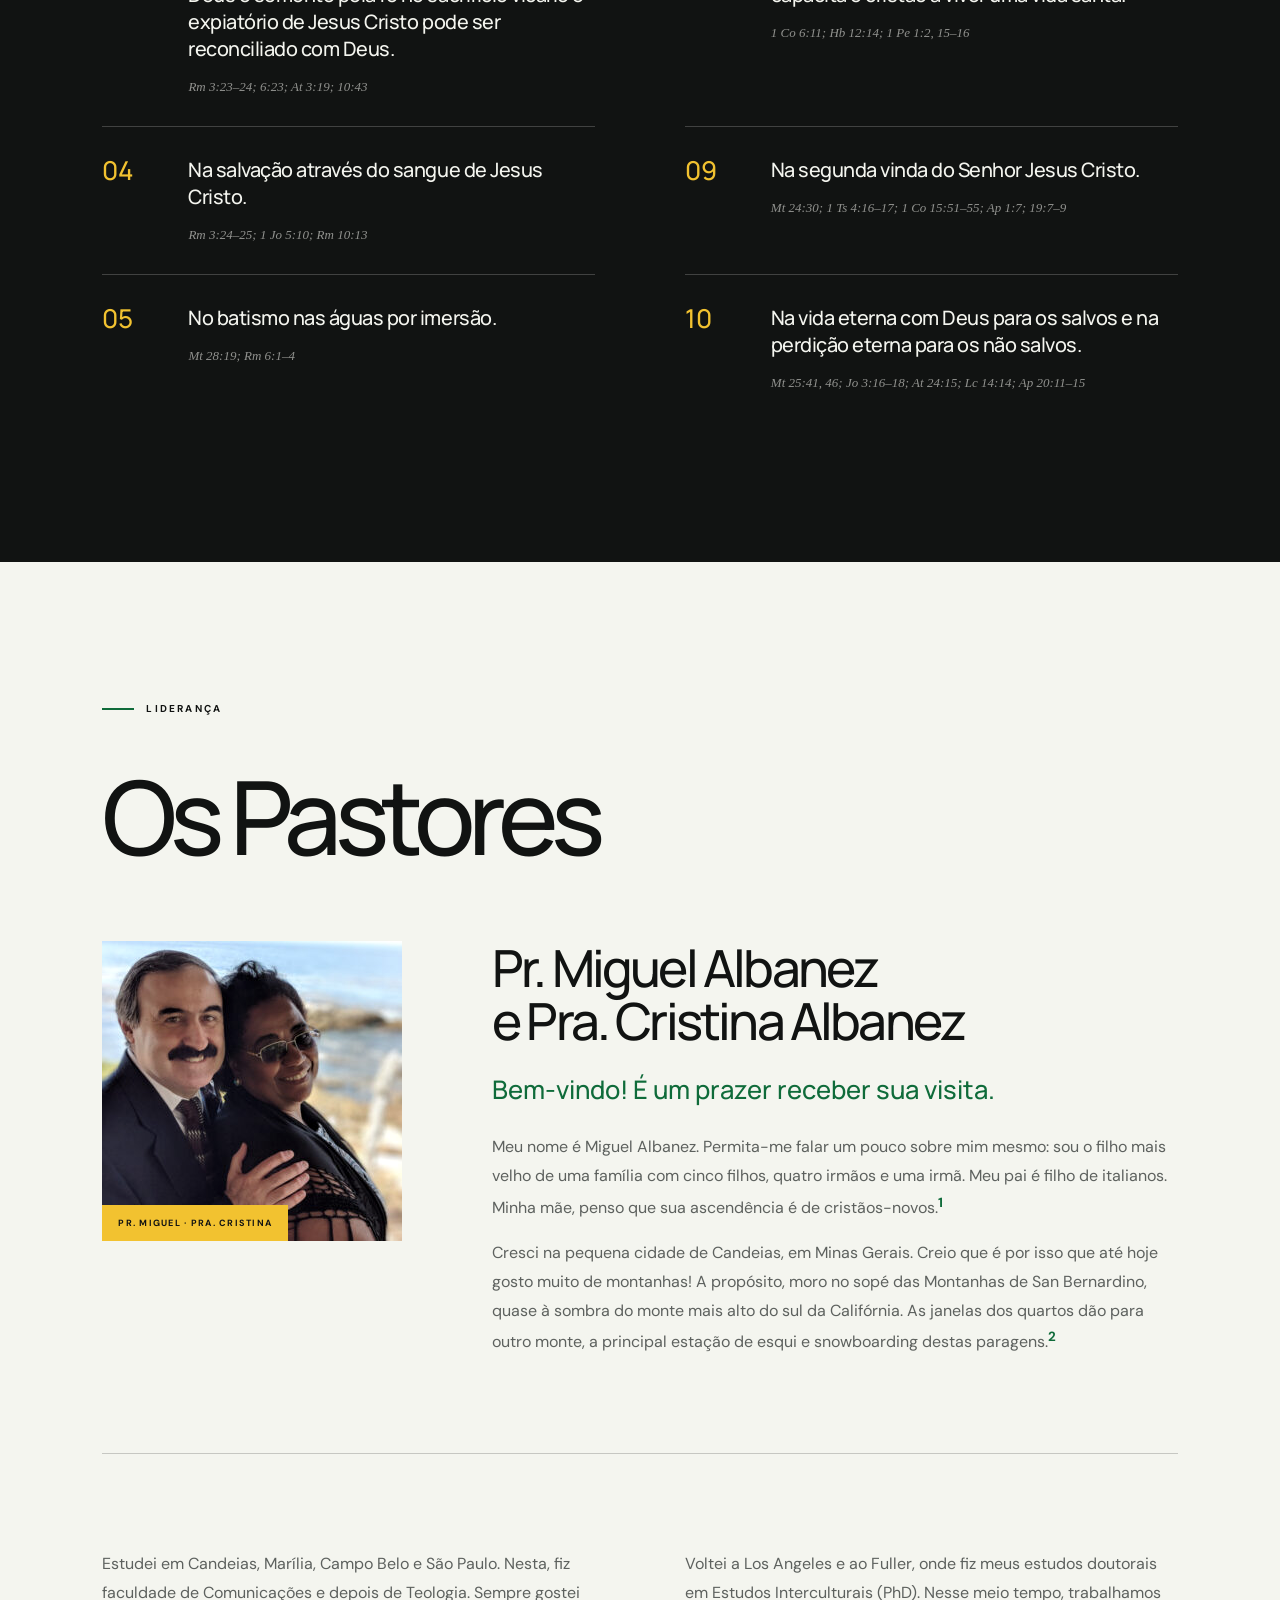
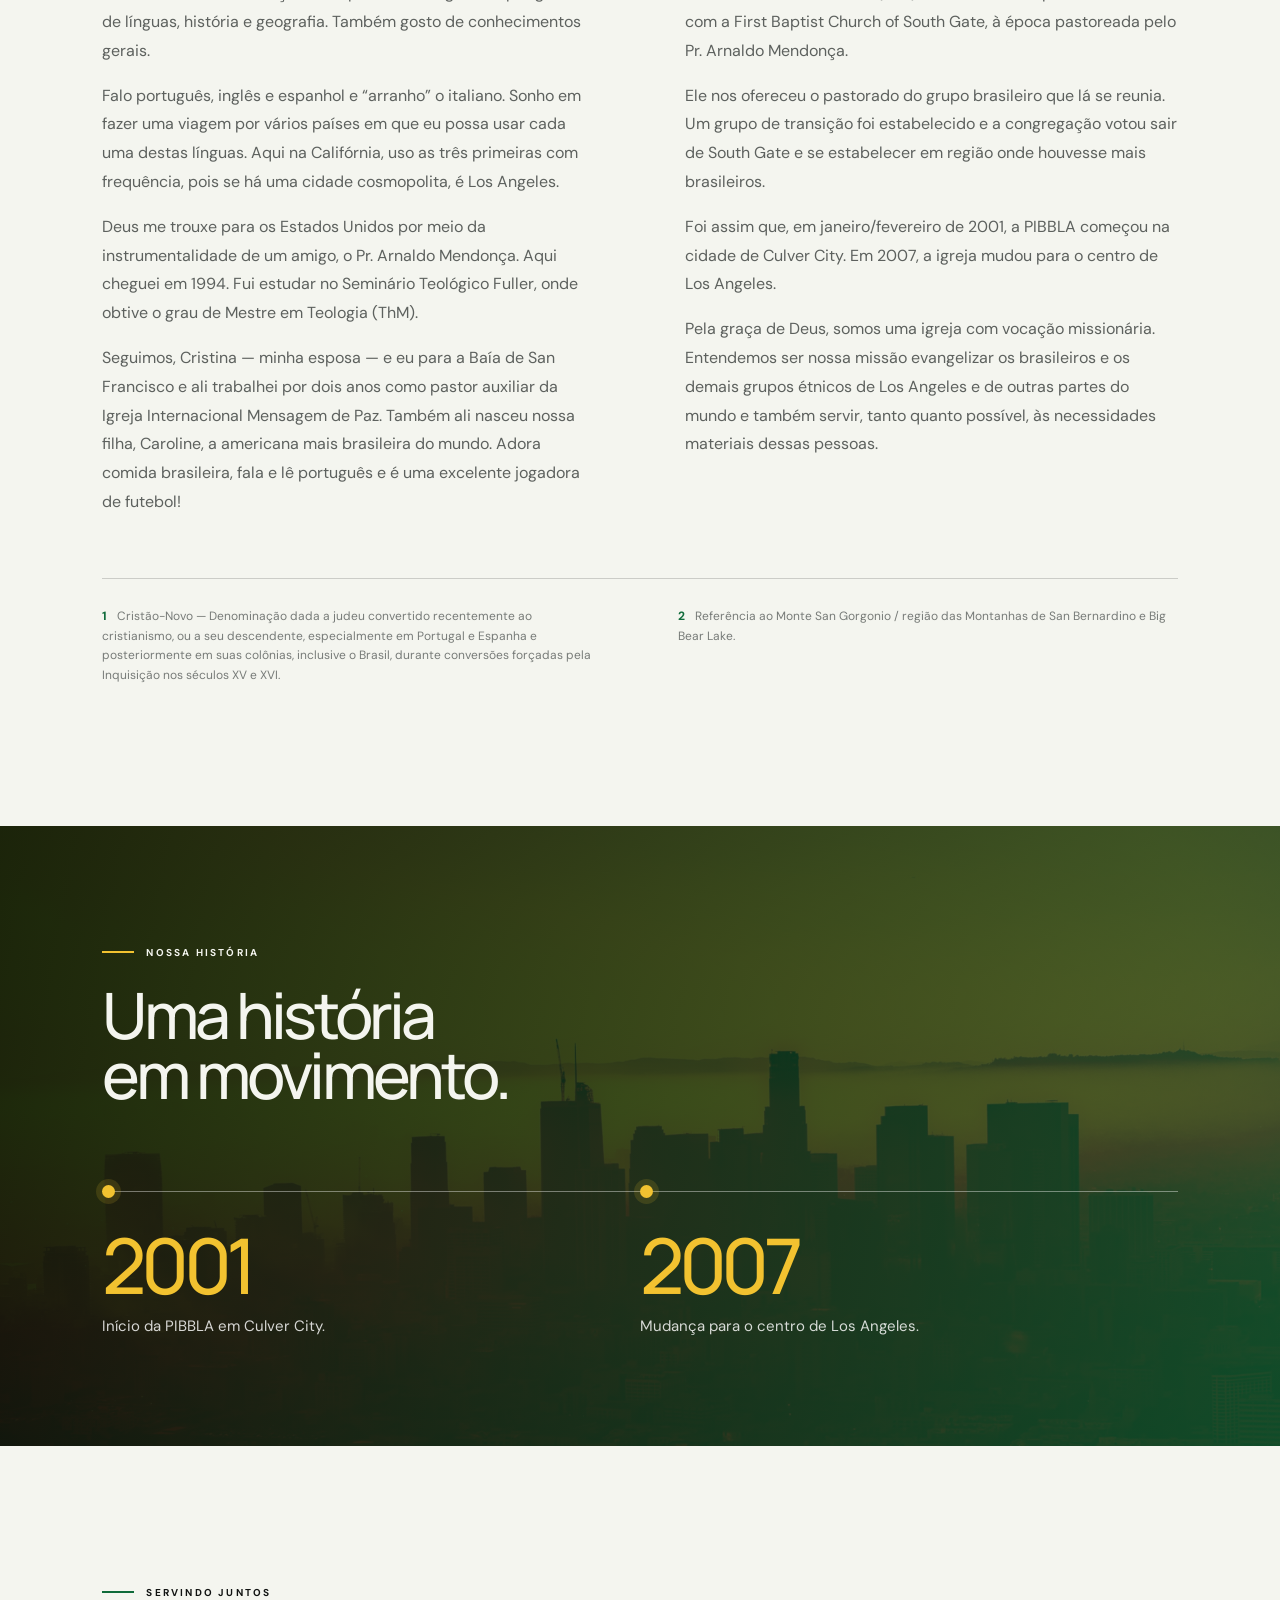
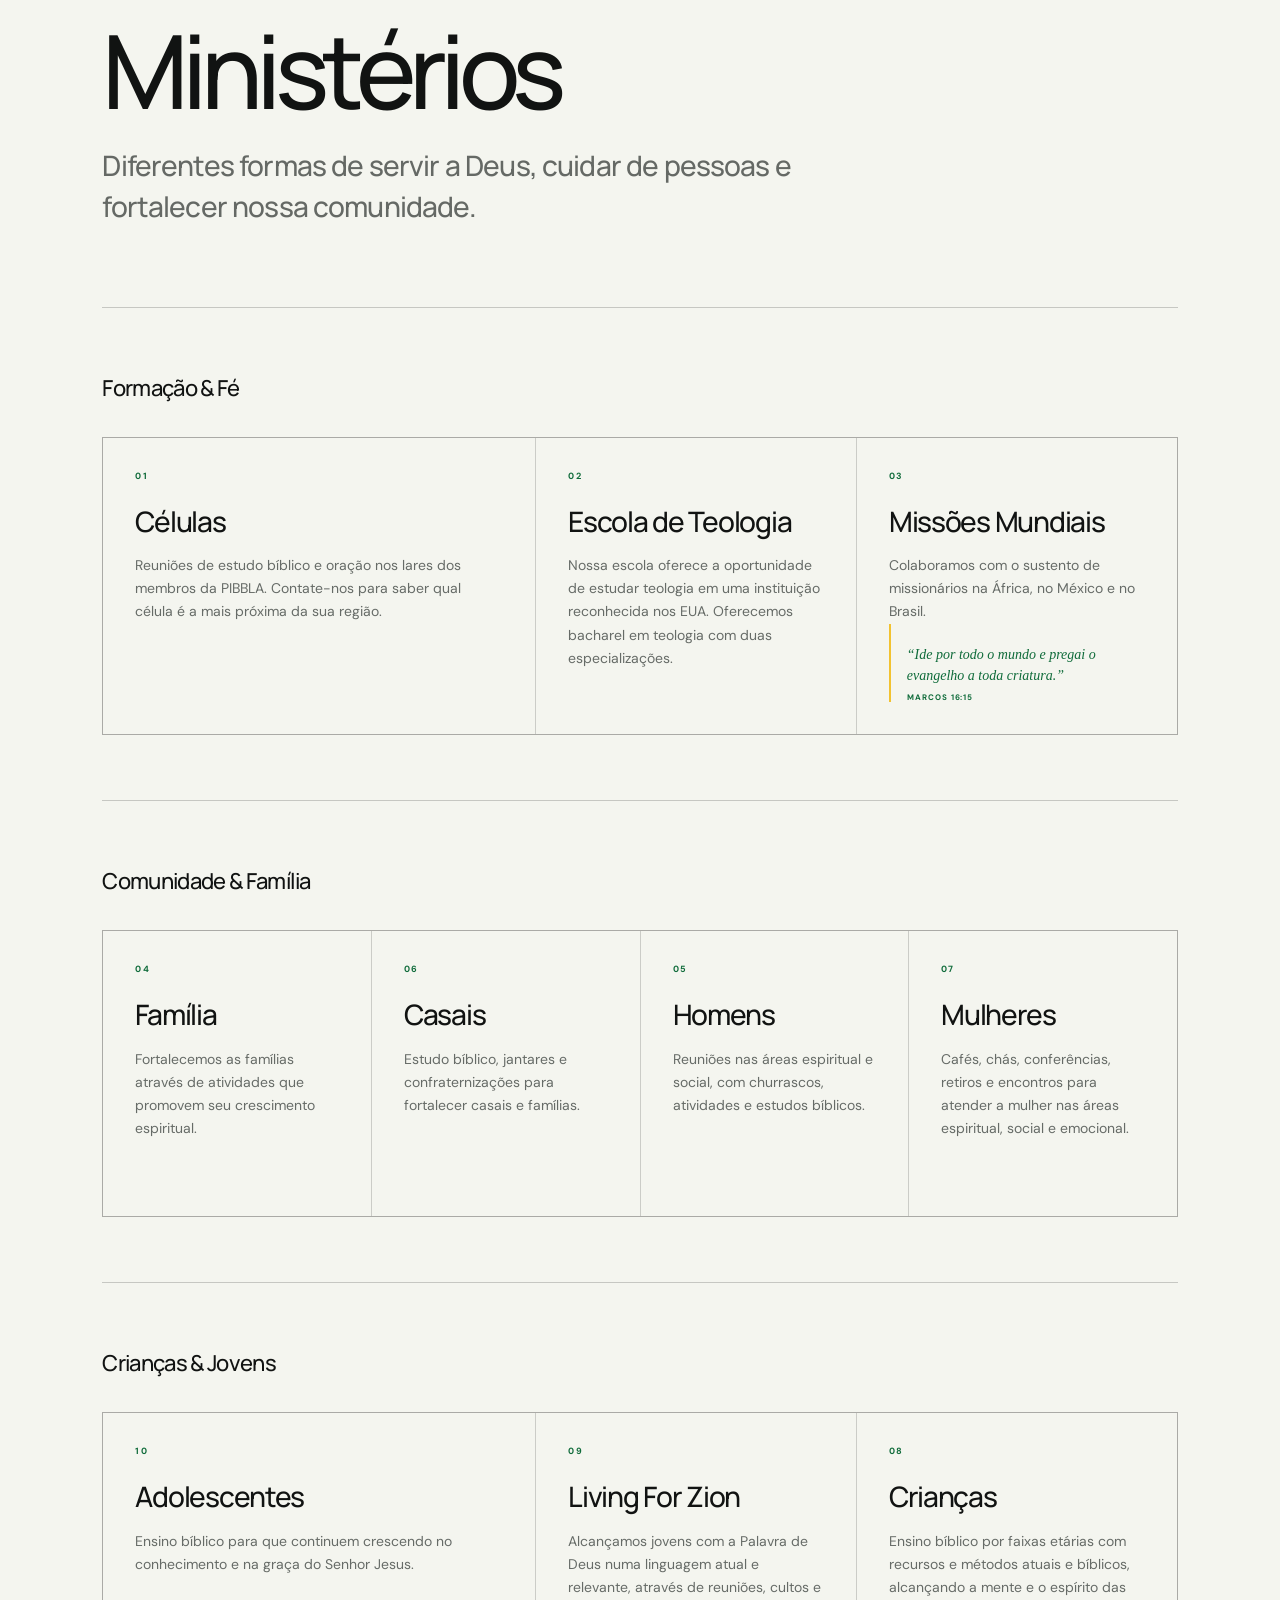
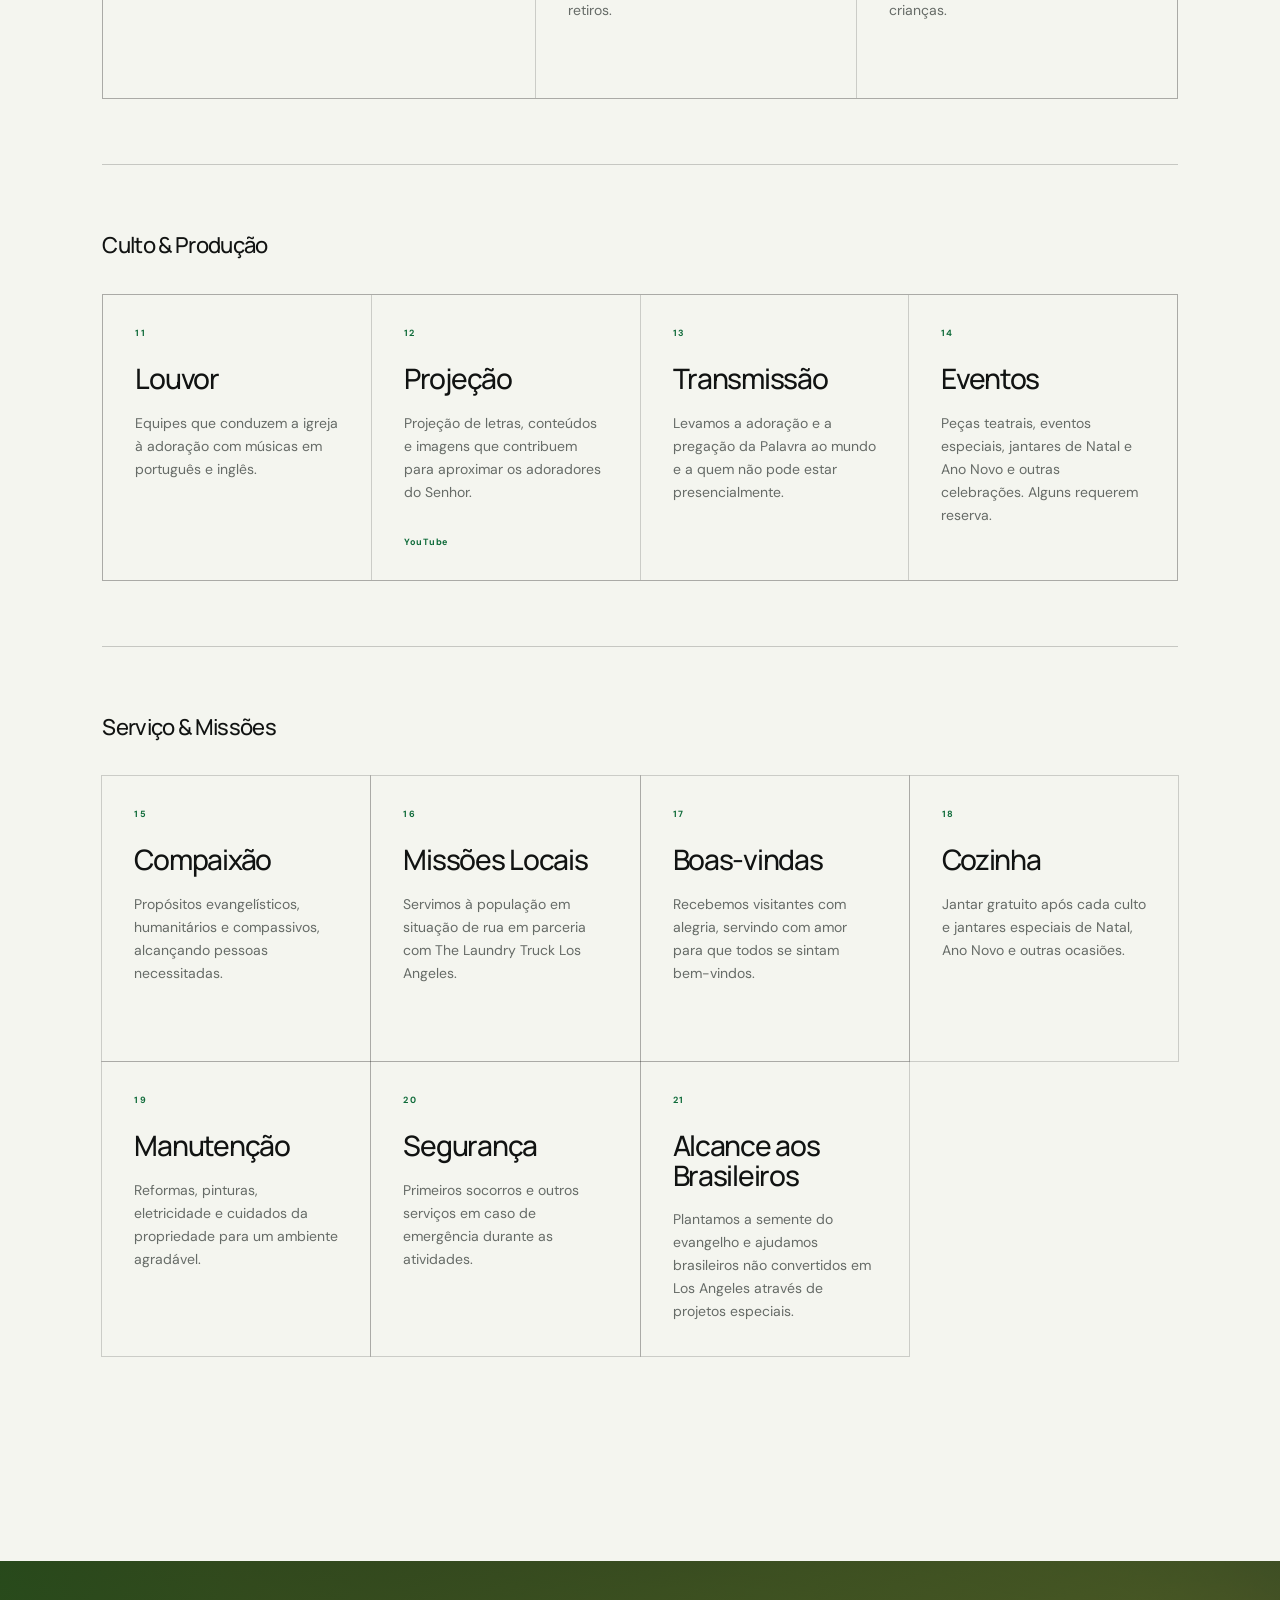
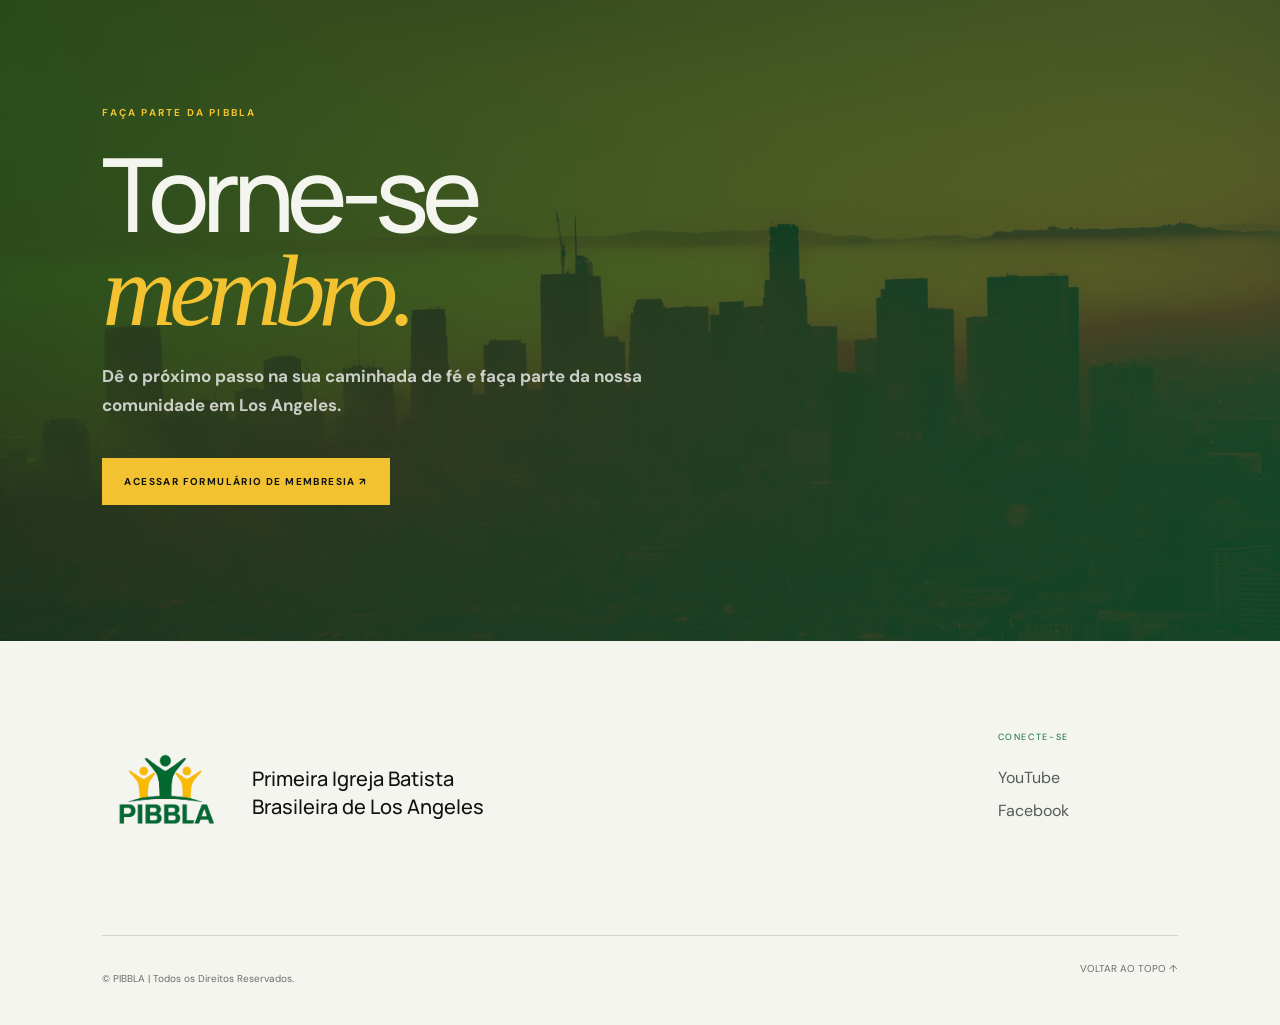
==== commit 49f16cf3: "commit changes" ====
--- a/sobre/index.html
+++ b/sobre/index.html
@@ -1,8 +1,8 @@
 <!doctype html><html lang="pt-BR"><head><meta charset="utf-8"><meta name="viewport" content="width=device-width,initial-scale=1"><meta name="description" content="Conheça a PIBBLA, sua fé, liderança, história e ministérios."><meta name="theme-color" content="#0F6B3A"><title>Sobre Nós | PIBBLA</title><link rel="icon" href="../public/pibbla-logo.png"><link rel="stylesheet" href="./styles.css"></head><body>
-<header class="site-header"><a class="brand" href="../#inicio" aria-label="PIBBLA — Início"><img src="../public/pibbla-logo.png" alt="Logo PIBBLA" width="128" height="128"></a><nav class="desktop-nav" aria-label="Navegação principal"><a href="../#inicio">INÍCIO</a><a class="current" href="./" aria-current="page">SOBRE NÓS</a><a href="https://www.youtube.com/@PIBBLAtv1" target="_blank" rel="noopener noreferrer">MENSAGENS ↗</a><a href="../#contato">CONTATO</a></nav><details class="mobile-nav"><summary aria-label="Abrir menu"><span></span><span></span></summary><nav class="mobile-nav-panel" aria-label="Navegação para celular"><a href="../#inicio">INÍCIO</a><a aria-current="page" href="./">SOBRE NÓS</a><a href="https://www.youtube.com/@PIBBLAtv1" target="_blank" rel="noopener noreferrer">MENSAGENS ↗</a><a href="../#contato">CONTATO</a></nav></details></header>
+<header class="site-header"><a class="brand" href="../#inicio" aria-label="PIBBLA — Início"><img src="../public/pibbla-logo.png" alt="Logo PIBBLA" width="128" height="128"></a><nav class="desktop-nav" aria-label="Navegação principal"><a href="../#inicio">INÍCIO</a><a class="current" href="./" aria-current="page">SOBRE NÓS</a><a href="https://www.youtube.com/@PIBBLAtv1/streams" target="_blank" rel="noopener noreferrer">MENSAGENS ↗</a><a href="../#contato">CONTATO</a></nav><details class="mobile-nav"><summary aria-label="Abrir menu"><span></span><span></span></summary><nav class="mobile-nav-panel" aria-label="Navegação para celular"><a href="../#inicio">INÍCIO</a><a aria-current="page" href="./">SOBRE NÓS</a><a href="https://www.youtube.com/@PIBBLAtv1/streams" target="_blank" rel="noopener noreferrer">MENSAGENS ↗</a><a href="../#contato">CONTATO</a></nav></details></header>
 <main id="topo">
 <section class="about-hero" aria-labelledby="hero-title"><div class="about-hero-photo" aria-hidden="true"></div><div class="about-hero-shade" aria-hidden="true"></div><div class="about-hero-content"><p class="eyebrow light">SOBRE A PIBBLA</p><h1 id="hero-title">Quem<br><em>somos?</em></h1><p><strong>Primeira Igreja Batista Brasileira de Los Angeles.</strong> Uma comunidade formada por muitas histórias e unida pelo compromisso de compartilhar o amor de Deus.</p></div><div class="about-hero-seal" aria-hidden="true"><span>PIBBLA</span><small>LOS ANGELES · CA</small></div><a class="scroll-cue" href="#quem-somos">CONHEÇA A PIBBLA <span>↓</span></a></section>
-<section class="intro-section" id="quem-somos"><div class="intro-title"><p class="eyebrow">QUEM SOMOS</p><h2>Uma igreja<br>para <em>todos.</em></h2></div><div class="intro-copy"><p class="lead">A PIBBLA é uma igreja formada por brasileiros e indivíduos de diversas etnias e idiomas, estágios da vida e idades.</p><p>Temos interesses comuns e também diferentes necessidades, mas, acima de tudo, somos uma igreja comprometida em compartilhar o amor de Deus e a salvação através de seu filho Jesus.</p></div></section>
+<section class="intro-section" id="quem-somos"><div class="intro-title"><p class="eyebrow">QUEM SOMOS</p><h2>Uma igreja<br>para <em>todos.</em></h2></div><div class="intro-copy"><p class="lead">Primeira Igreja Batista Brasileira de Los Angeles.</p><p>Uma comunidade formada por muitas histórias e unida pelo compromisso de compartilhar o amor de Deus.</p></div></section>
 <section class="essence-section" aria-label="Nossa igreja"><article class="essence-card green-card"><span class="card-number">01</span><p class="eyebrow light">NOSSA EXPERIÊNCIA</p><h2>Louvor, Mensagem<br><em>&amp; Adoração</em></h2><p>Os cultos de adoração são realizados em português com tradução simultânea para inglês. Somos uma igreja alegre, vibrante e nossos cultos são contemporâneos, com expressões variadas de Adoração, Louvor e Mensagens.</p></article><article class="essence-card yellow-card"><span class="card-number">02</span><p class="eyebrow">NOSSA CASA</p><h2>Seja<br><em>bem-vindo!</em></h2><p>Nos empenhamos em levar a Palavra de Deus ao alcance de todos, comprometendo-nos a ser uma igreja missionária, ter comunhão uns com os outros e servir ao próximo.</p><p>A PIBBLA começou como uma igreja voltada para a comunidade brasileira de Los Angeles. Hoje é uma igreja com membros de diversas etnias e idiomas.</p></article></section>
 <section class="beliefs-section" id="cremos"><div class="beliefs-heading"><div><p class="eyebrow light">NOSSA DECLARAÇÃO DE FÉ</p><h2>Cremos.</h2></div><p class="beliefs-intro">Na Bíblia como a infalível e inspirada Palavra de Deus, nossa única regra de fé e conduta.</p></div><ol class="beliefs-list">
 <li><span class="belief-number">01</span><div><p>Em um só Deus eternamente existente em três pessoas: Pai, Filho e Espírito Santo.</p><small>Dt 6:4; Mt 28:19; Mc 12:29; 2 Co 13:13</small></div></li><li><span class="belief-number">02</span><div><p>No nascimento virginal de Jesus Cristo, sua morte vicária e expiatória, na sua ressurreição física e na sua ascensão ao Pai.</p><small>Is 7:14; Mt 1:22–23; 1 Co 15:3; 1 Pe 2:24; 3:18; At 1:10–11; Rm 8:34</small></div></li><li><span class="belief-number">03</span><div><p>Que o homem é pecador e está separado de Deus e somente pela fé no sacrifício vicário e expiatório de Jesus Cristo pode ser reconciliado com Deus.</p><small>Rm 3:23–24; 6:23; At 3:19; 10:43</small></div></li><li><span class="belief-number">04</span><div><p>Na salvação através do sangue de Jesus Cristo.</p><small>Rm 3:24–25; 1 Jo 5:10; Rm 10:13</small></div></li><li><span class="belief-number">05</span><div><p>No batismo nas águas por imersão.</p><small>Mt 28:19; Rm 6:1–4</small></div></li><li><span class="belief-number">06</span><div><p>Na cura divina através da obra redentora de Jesus na cruz.</p><small>Is 53:4; Mt 8:16–17; Tg 5:14–15</small></div></li><li><span class="belief-number">07</span><div><p>Na plenitude (ou batismo) do Espírito Santo, a qual pode ou não ser acompanhada por dons espirituais.</p><small>At 2:4; 10:44–46; Ef 5:18; 1 Co 12:1–11; Rm 12:4–8; Ef 4:11–12</small></div></li><li><span class="belief-number">08</span><div><p>No poder santificador do Espírito Santo, que capacita o cristão a viver uma vida santa.</p><small>1 Co 6:11; Hb 12:14; 1 Pe 1:2, 15–16</small></div></li><li><span class="belief-number">09</span><div><p>Na segunda vinda do Senhor Jesus Cristo.</p><small>Mt 24:30; 1 Ts 4:16–17; 1 Co 15:51–55; Ap 1:7; 19:7–9</small></div></li><li><span class="belief-number">10</span><div><p>Na vida eterna com Deus para os salvos e na perdição eterna para os não salvos.</p><small>Mt 25:41, 46; Jo 3:16–18; At 24:15; Lc 14:14; Ap 20:11–15</small></div></li></ol></section>
@@ -11,9 +11,9 @@
 <section class="history"><div><p class="eyebrow light">NOSSA HISTÓRIA</p><h2>Uma história<br>em movimento.</h2></div><ol><li><time datetime="2001">2001</time><span>Início da PIBBLA em Culver City.</span></li><li><time datetime="2007">2007</time><span>Mudança para o centro de Los Angeles.</span></li></ol></section>
 <section class="ministries" id="ministerios"><header><div><p class="eyebrow">SERVINDO JUNTOS</p><h2>Ministérios</h2></div><p>Diferentes formas de servir a Deus, cuidar de pessoas e fortalecer nossa comunidade.</p></header>
 <div class="group"><h3>Formação &amp; Fé</h3><div class="cards"><article><b>01</b><h4>Células</h4><p>Reuniões de estudo bíblico e oração nos lares dos membros da PIBBLA. Contate-nos para saber qual célula é a mais próxima da sua região.</p></article><article><b>02</b><h4>Escola de Teologia</h4><p>Nossa escola oferece a oportunidade de estudar teologia em uma instituição reconhecida nos EUA. Oferecemos bacharel em teologia com duas especializações.</p></article><article><b>03</b><h4>Missões Mundiais</h4><p>Colaboramos com o sustento de missionários na África, no México e no Brasil.</p><blockquote>“Ide por todo o mundo e pregai o evangelho a toda criatura.” <cite>Marcos 16:15</cite></blockquote></article></div></div>
-<div class="group"><h3>Comunidade &amp; Família</h3><div class="cards four"><article><b>04</b><h4>Família</h4><p>Fortalecemos as famílias através de atividades que promovem seu crescimento espiritual.</p></article><article><b>05</b><h4>Homens</h4><p>Reuniões nas áreas espiritual e social, com churrascos, atividades e estudos bíblicos.</p><a href="tel:+13104869529">TEL/WHATSAPP · (310) 486-9529</a></article><article><b>06</b><h4>Casais</h4><p>Estudo bíblico, jantares e confraternizações para fortalecer casais e famílias.</p><a href="tel:+13104869529">TEL/WHATSAPP · (310) 486-9529</a></article><article><b>07</b><h4>Mulheres</h4><p>Cafés, chás, conferências, retiros e encontros para atender a mulher nas áreas espiritual, social e emocional.</p><a href="tel:+13104869529">TEL/WHATSAPP · (310) 486-9529</a></article></div></div>
-<div class="group"><h3>Crianças &amp; Jovens</h3><div class="cards"><article><b>08</b><h4>Crianças</h4><p>Ensino bíblico por faixas etárias com recursos e métodos atuais e bíblicos, alcançando a mente e o espírito das crianças.</p></article><article><b>09</b><h4>Living For Zion</h4><p>Alcançamos jovens com a Palavra de Deus numa linguagem atual e relevante, através de reuniões, cultos e retiros.</p></article><article><b>10</b><h4>Adolescentes</h4><p>Ensino bíblico para que continuem crescendo no conhecimento e na graça do Senhor Jesus.</p></article></div></div>
-<div class="group"><h3>Culto &amp; Produção</h3><div class="cards four"><article><b>11</b><h4>Louvor</h4><p>Equipes que conduzem a igreja à adoração com músicas em português e inglês.</p></article><article><b>12</b><h4>Projeção</h4><p>Projeção de letras, conteúdos e imagens que contribuem para aproximar os adoradores do Senhor.</p></article><article><b>13</b><h4>Transmissão</h4><p>Levamos a adoração e a pregação da Palavra ao mundo e a quem não pode estar presencialmente.</p></article><article><b>14</b><h4>Eventos</h4><p>Peças teatrais, eventos especiais, jantares de Natal e Ano Novo e outras celebrações. Alguns requerem reserva.</p><a href="tel:+13104869529">TEL/WHATSAPP · (310) 486-9529</a></article></div></div>
-<div class="group"><h3>Serviço &amp; Missões</h3><div class="cards four"><article><b>15</b><h4>Compaixão</h4><p>Propósitos evangelísticos, humanitários e compassivos, alcançando pessoas necessitadas.</p></article><article><b>16</b><h4>Missões Locais</h4><p>Servimos à população em situação de rua em parceria com The Laundry Truck Los Angeles.</p><a href="tel:+13104869529">TEL/WHATSAPP · (310) 486-9529</a></article><article><b>17</b><h4>Boas-vindas</h4><p>Recebemos visitantes com alegria, servindo com amor para que todos se sintam bem-vindos.</p></article><article><b>18</b><h4>Cozinha</h4><p>Jantar gratuito após cada culto e jantares especiais de Natal, Ano Novo e outras ocasiões.</p></article><article><b>19</b><h4>Manutenção</h4><p>Reformas, pinturas, eletricidade e cuidados da propriedade para um ambiente agradável.</p></article><article><b>20</b><h4>Segurança</h4><p>Primeiros socorros e outros serviços em caso de emergência durante as atividades.</p></article><article><b>21</b><h4>Alcance aos Brasileiros</h4><p>Plantamos a semente do evangelho e ajudamos brasileiros não convertidos em Los Angeles através de projetos especiais.</p></article></div></div></section>
+<div class="group"><h3>Comunidade &amp; Família</h3><div class="cards four"><article><b>04</b><h4>Família</h4><p>Fortalecemos as famílias através de atividades que promovem seu crescimento espiritual.</p></article><article><b>06</b><h4>Casais</h4><p>Estudo bíblico, jantares e confraternizações para fortalecer casais e famílias.</p></article><article><b>05</b><h4>Homens</h4><p>Reuniões nas áreas espiritual e social, com churrascos, atividades e estudos bíblicos.</p></article><article><b>07</b><h4>Mulheres</h4><p>Cafés, chás, conferências, retiros e encontros para atender a mulher nas áreas espiritual, social e emocional.</p></article></div></div>
+<div class="group"><h3>Crianças &amp; Jovens</h3><div class="cards"><article><b>10</b><h4>Adolescentes</h4><p>Ensino bíblico para que continuem crescendo no conhecimento e na graça do Senhor Jesus.</p></article><article><b>09</b><h4>Living For Zion</h4><p>Alcançamos jovens com a Palavra de Deus numa linguagem atual e relevante, através de reuniões, cultos e retiros.</p></article><article><b>08</b><h4>Crianças</h4><p>Ensino bíblico por faixas etárias com recursos e métodos atuais e bíblicos, alcançando a mente e o espírito das crianças.</p></article></div></div>
+<div class="group"><h3>Culto &amp; Produção</h3><div class="cards four"><article><b>11</b><h4>Louvor</h4><p>Equipes que conduzem a igreja à adoração com músicas em português e inglês.</p></article><article><b>12</b><h4>Projeção</h4><p>Projeção de letras, conteúdos e imagens que contribuem para aproximar os adoradores do Senhor.</p><a href="https://www.youtube.com/@pibblaprojecao" target="_blank" rel="noopener noreferrer">YouTube</a></article><article><b>13</b><h4>Transmissão</h4><p>Levamos a adoração e a pregação da Palavra ao mundo e a quem não pode estar presencialmente.</p></article><article><b>14</b><h4>Eventos</h4><p>Peças teatrais, eventos especiais, jantares de Natal e Ano Novo e outras celebrações. Alguns requerem reserva.</p></article></div></div>
+<div class="group"><h3>Serviço &amp; Missões</h3><div class="cards four"><article><b>15</b><h4>Compaixão</h4><p>Propósitos evangelísticos, humanitários e compassivos, alcançando pessoas necessitadas.</p></article><article><b>16</b><h4>Missões Locais</h4><p>Servimos à população em situação de rua em parceria com The Laundry Truck Los Angeles.</p></article><article><b>17</b><h4>Boas-vindas</h4><p>Recebemos visitantes com alegria, servindo com amor para que todos se sintam bem-vindos.</p></article><article><b>18</b><h4>Cozinha</h4><p>Jantar gratuito após cada culto e jantares especiais de Natal, Ano Novo e outras ocasiões.</p></article><article><b>19</b><h4>Manutenção</h4><p>Reformas, pinturas, eletricidade e cuidados da propriedade para um ambiente agradável.</p></article><article><b>20</b><h4>Segurança</h4><p>Primeiros socorros e outros serviços em caso de emergência durante as atividades.</p></article><article><b>21</b><h4>Alcance aos Brasileiros</h4><p>Plantamos a semente do evangelho e ajudamos brasileiros não convertidos em Los Angeles através de projetos especiais.</p></article></div></div></section>
 <section class="welcome-band membership-cta"><p>FAÇA PARTE DA PIBBLA</p><h2>Torne-se<br><em>membro.</em></h2><p class="welcome-copy">Dê o próximo passo na sua caminhada de fé e faça parte da nossa comunidade em Los Angeles.</p><div class="actions"><a class="primary-button" href="https://docs.google.com/forms/d/e/1FAIpQLSdh1OO-Rg3kydW6o-V_kcnuHa6JgHrzKu--kzydg1na37UKzQ/viewform?usp=header" target="_blank" rel="noopener noreferrer">ACESSAR FORMULÁRIO DE MEMBRESIA ↗</a></div></section></main>
-<footer><div class="footer-brand"><img src="../public/pibbla-logo.png" alt="PIBBLA" width="124" height="124"><p>Primeira Igreja Batista<br>Brasileira de Los Angeles</p></div><div class="footer-links"><div><span>CONECTE-SE</span><a href="https://www.youtube.com/@PIBBLAtv1" target="_blank" rel="noopener noreferrer">YouTube</a><a href="https://www.facebook.com/pibbla/" target="_blank" rel="noopener noreferrer">Facebook</a></div></div><div class="footer-bottom"><p>© PIBBLA | Todos os Direitos Reservados.</p><a href="#topo">VOLTAR AO TOPO ↑</a></div></footer><script src="./page.js"></script></body></html>
+<footer><div class="footer-brand"><img src="../public/pibbla-logo.png" alt="PIBBLA" width="124" height="124"><p>Primeira Igreja Batista<br>Brasileira de Los Angeles</p></div><div class="footer-links"><div><span>CONECTE-SE</span><a href="https://www.youtube.com/@PIBBLAtv1/streams" target="_blank" rel="noopener noreferrer">YouTube</a><a href="https://www.facebook.com/pibbla/" target="_blank" rel="noopener noreferrer">Facebook</a></div></div><div class="footer-bottom"><p>© PIBBLA | Todos os Direitos Reservados.</p><a href="#topo">VOLTAR AO TOPO ↑</a></div></footer><script src="./page.js"></script></body></html>
--- a/sobre/styles.css
+++ b/sobre/styles.css
@@ -8,7 +8,7 @@
 @media(max-width:480px){.leadership,.ministries{padding:72px 22px}.leadership h2,.ministries h2{font-size:54px}.pastor-feature figcaption{position:static;font-size:8px}.pastor-feature>div{padding-top:32px}.pastor-feature h3{font-size:35px}.pastor-feature p,.story p{font-size:15px}.history{padding:72px 22px}.history h2{font-size:46px}.group>h3{font-size:20px}.cards article{padding:28px 24px}.cards h4{font-size:29px}.actions{width:100%;align-items:flex-start;flex-direction:column}.actions .primary-button{width:100%}}
 
 /* Fluxo vertical e full width */
-.intro-section,.beliefs-heading,.leadership>header,.pastor-feature,.story,.history,.ministries>header{grid-template-columns:1fr}.intro-section{gap:64px}.intro-copy{max-width:850px}.essence-section{grid-template-columns:1fr}.essence-card{width:100%;min-height:620px;padding:100px 8vw}.yellow-card{grid-column:auto;padding-left:8vw}.yellow-card::before{left:auto;right:8vw}.beliefs-intro{max-width:900px}.leadership>header,.ministries>header{gap:30px}.pastor-feature{gap:52px;align-items:start}.pastor-feature figure,.pastor-feature img{width:300px;max-width:100%}.pastor-feature img{height:auto;aspect-ratio:1}.pastor-feature>div,.story{max-width:900px}.story{gap:0}.notes{max-width:1100px}.history{gap:62px}.history>div{max-width:780px}.ministries>header>p{max-width:760px}
+.intro-section,.beliefs-heading,.leadership>header,.pastor-feature,.story,.history,.ministries>header{grid-template-columns:1fr}.intro-section{gap:64px}.intro-copy{max-width:850px}.essence-section{grid-template-columns:1fr}.essence-card{width:100%;min-height:620px;padding:100px 8vw}.yellow-card{grid-column:auto;padding-left:8vw}.yellow-card::before{display:none}.beliefs-intro{max-width:900px}.leadership>header,.ministries>header{gap:30px}.pastor-feature{gap:52px;align-items:start}.pastor-feature figure,.pastor-feature img{width:300px;max-width:100%}.pastor-feature img{height:auto;aspect-ratio:1}.pastor-feature>div,.story{max-width:900px}.story{gap:0}.notes{max-width:1100px}.history{gap:62px}.history>div{max-width:780px}.ministries>header>p{max-width:760px}
 
 /* Hover dos ministérios */
 .cards article{position:relative;overflow:hidden;transition:transform .35s ease,background-color .35s ease,box-shadow .35s ease}.cards article::after{content:"↗";position:absolute;right:26px;top:24px;color:var(--green);font-size:18px;opacity:0;transform:translate(-8px,8px);transition:opacity .3s ease,transform .3s ease}.cards article:hover{transform:translateY(-8px);box-shadow:0 20px 45px #1113121f}.cards article:hover::after{opacity:1;transform:none}.cards article:hover h4{color:var(--green)}
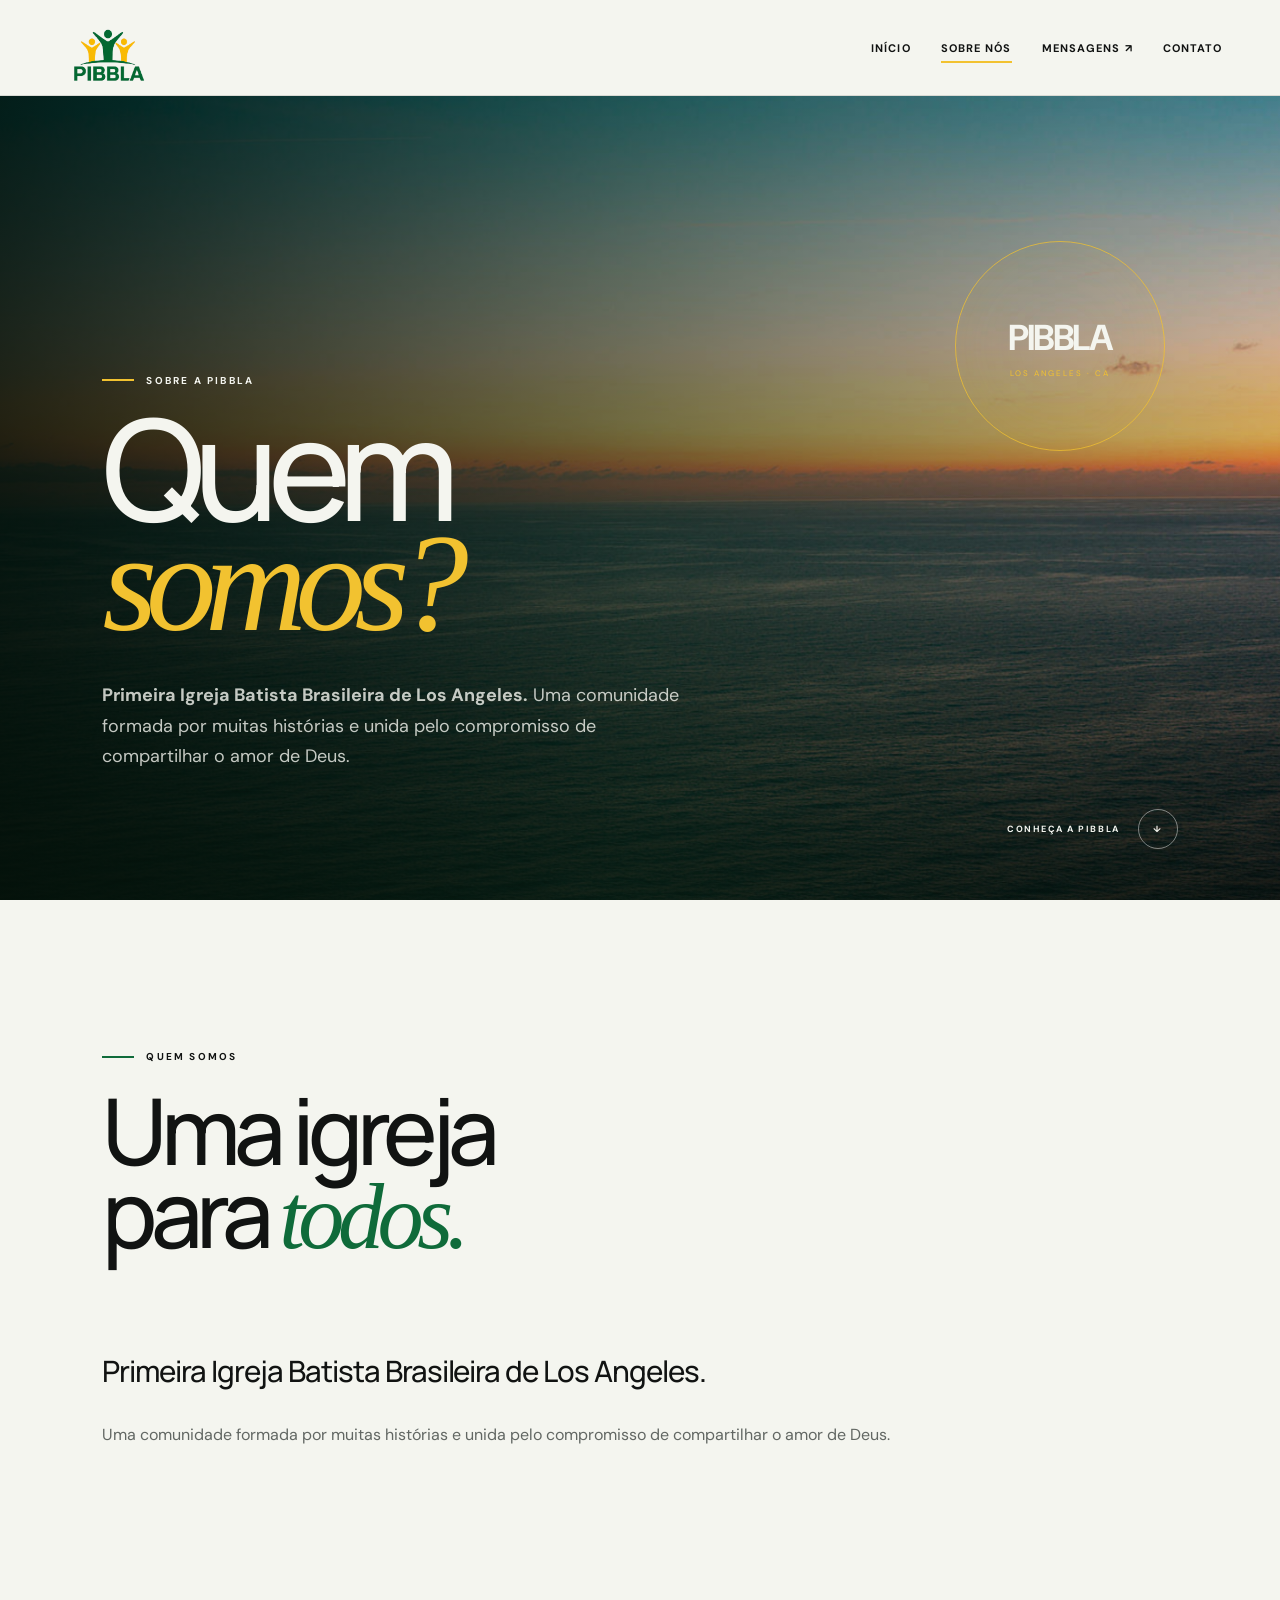
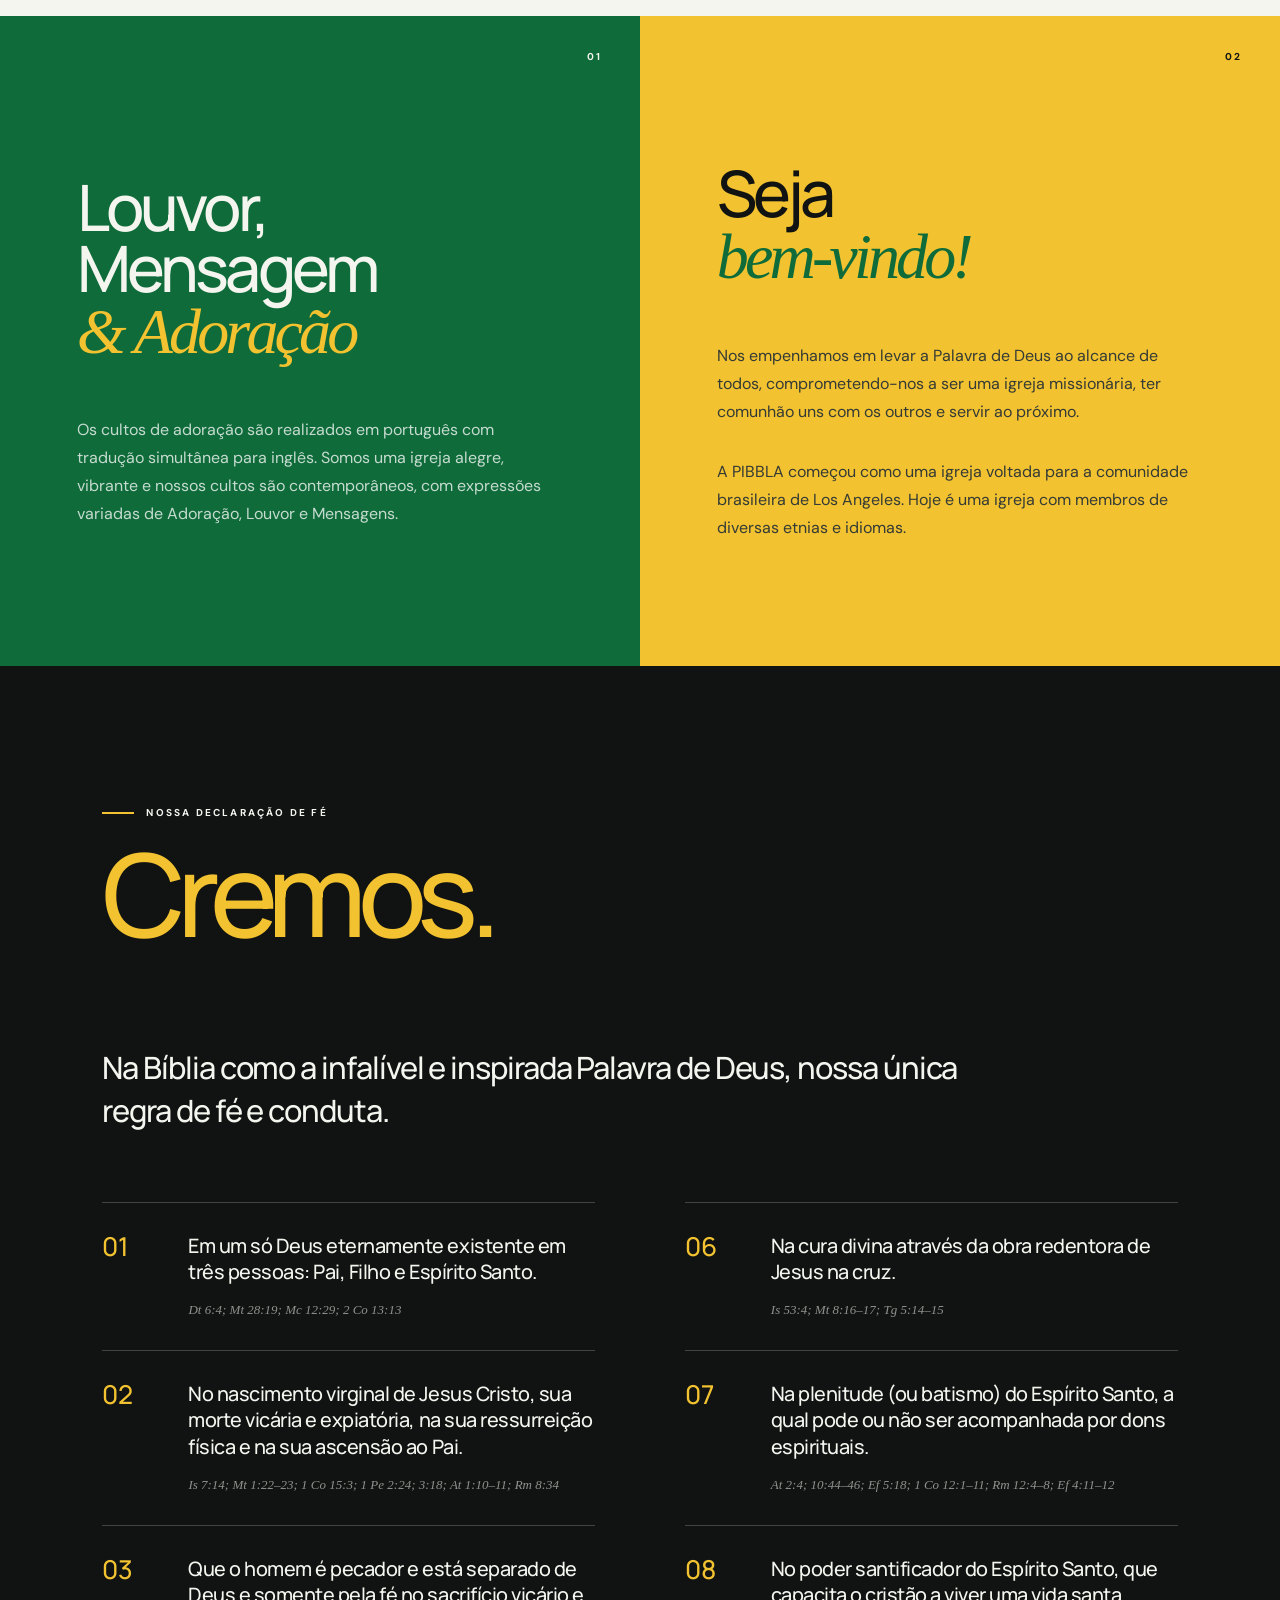
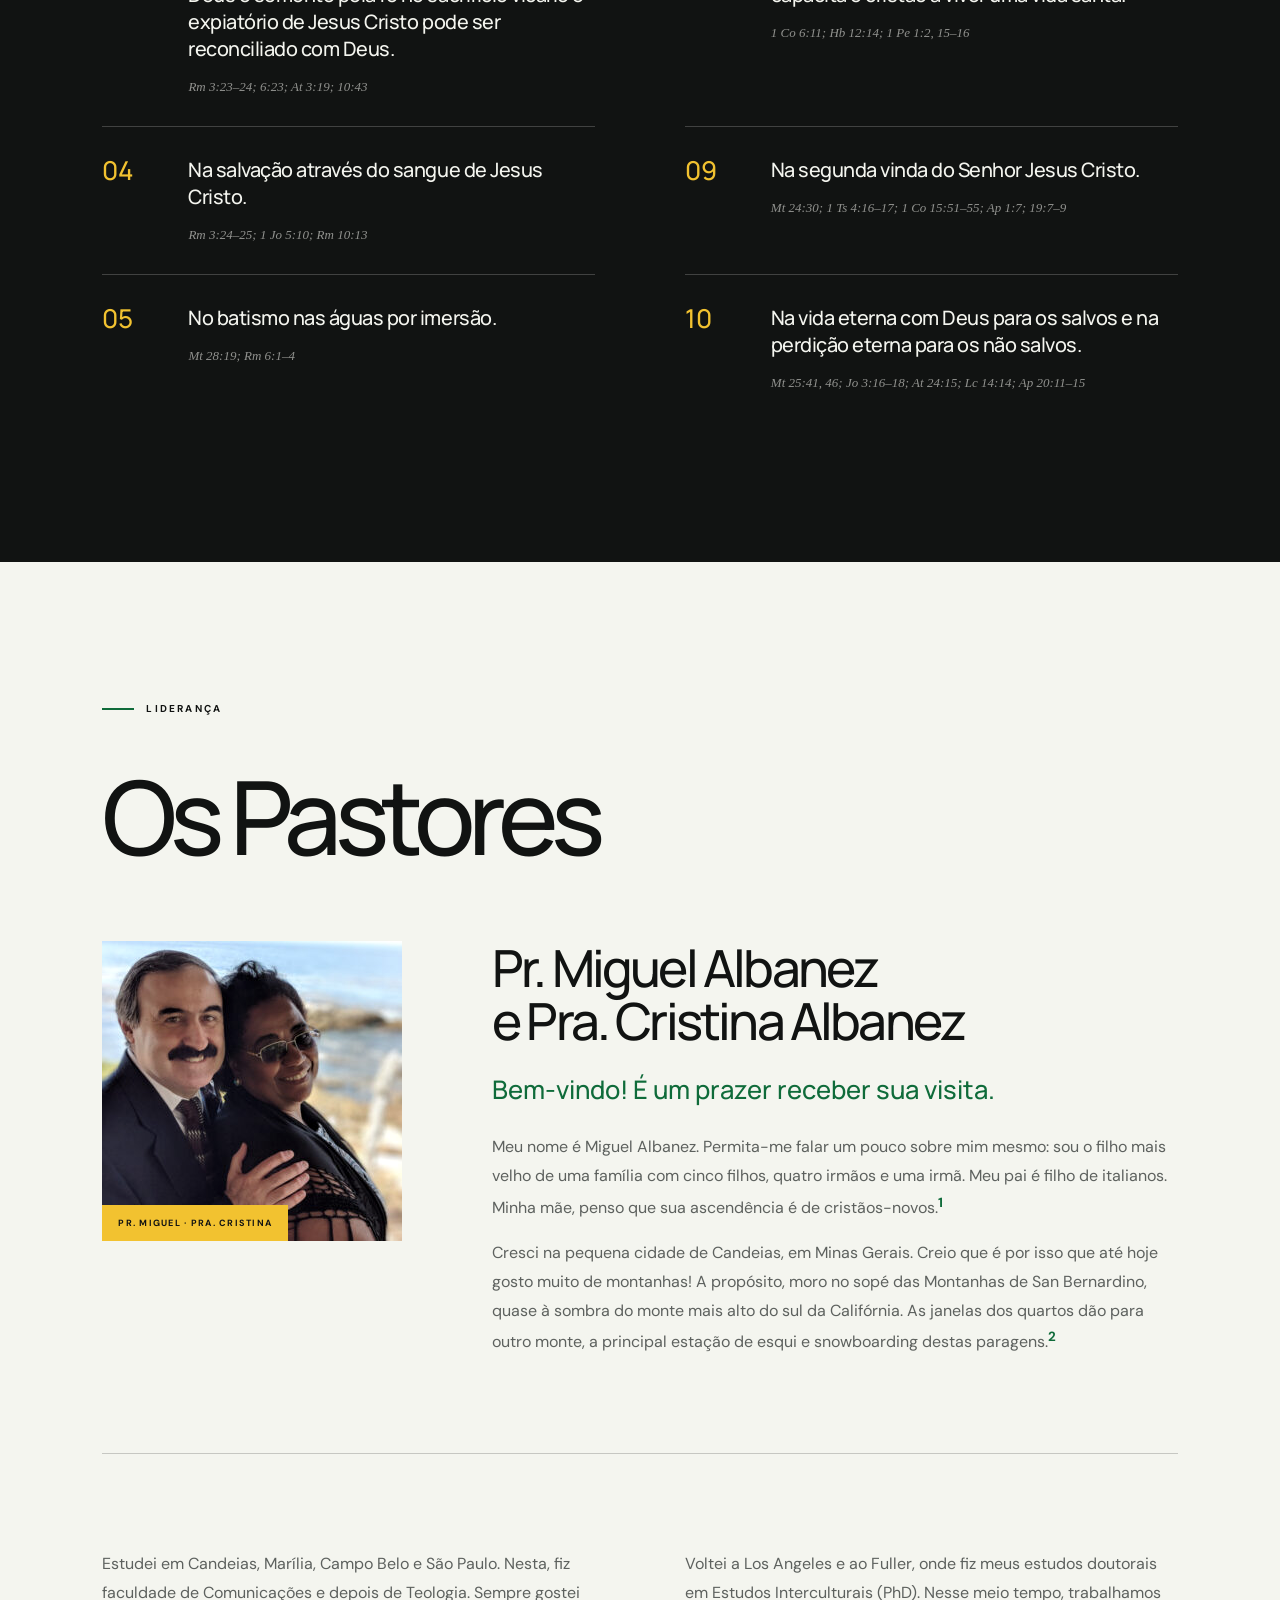
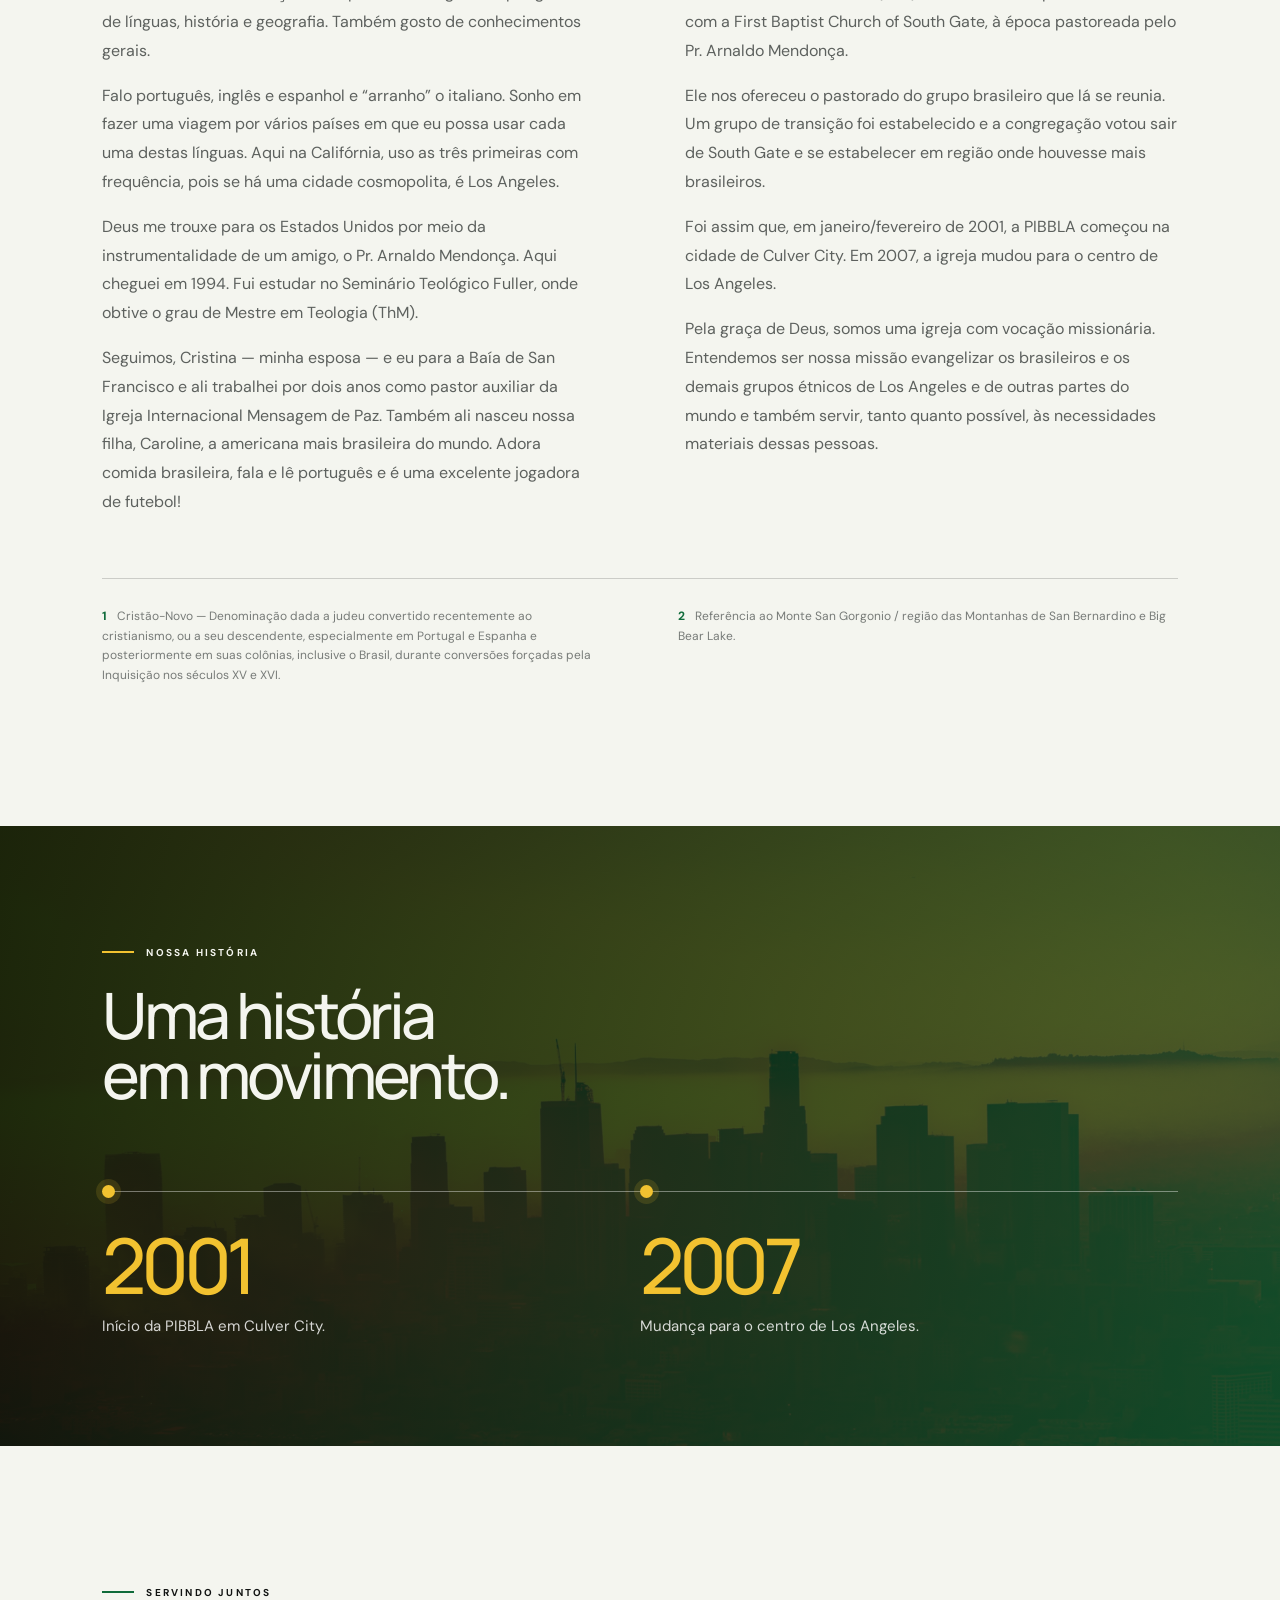
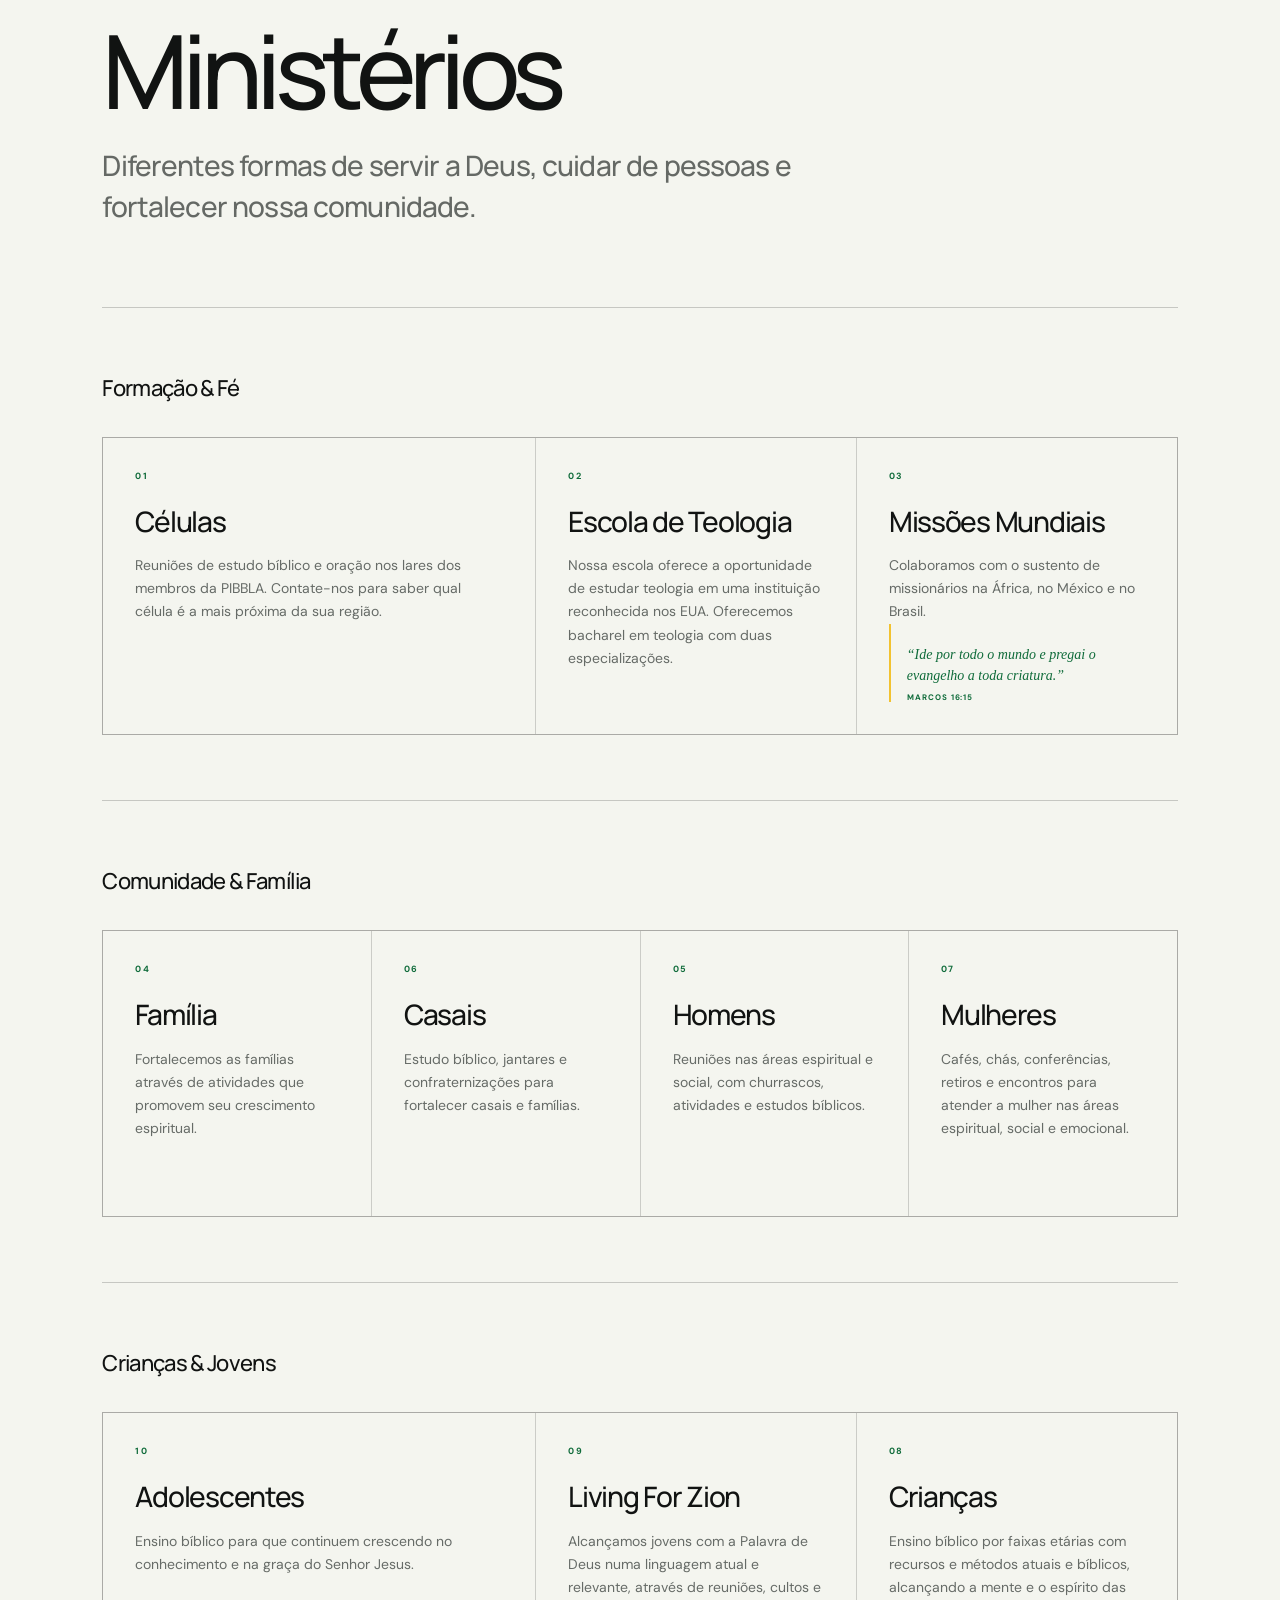
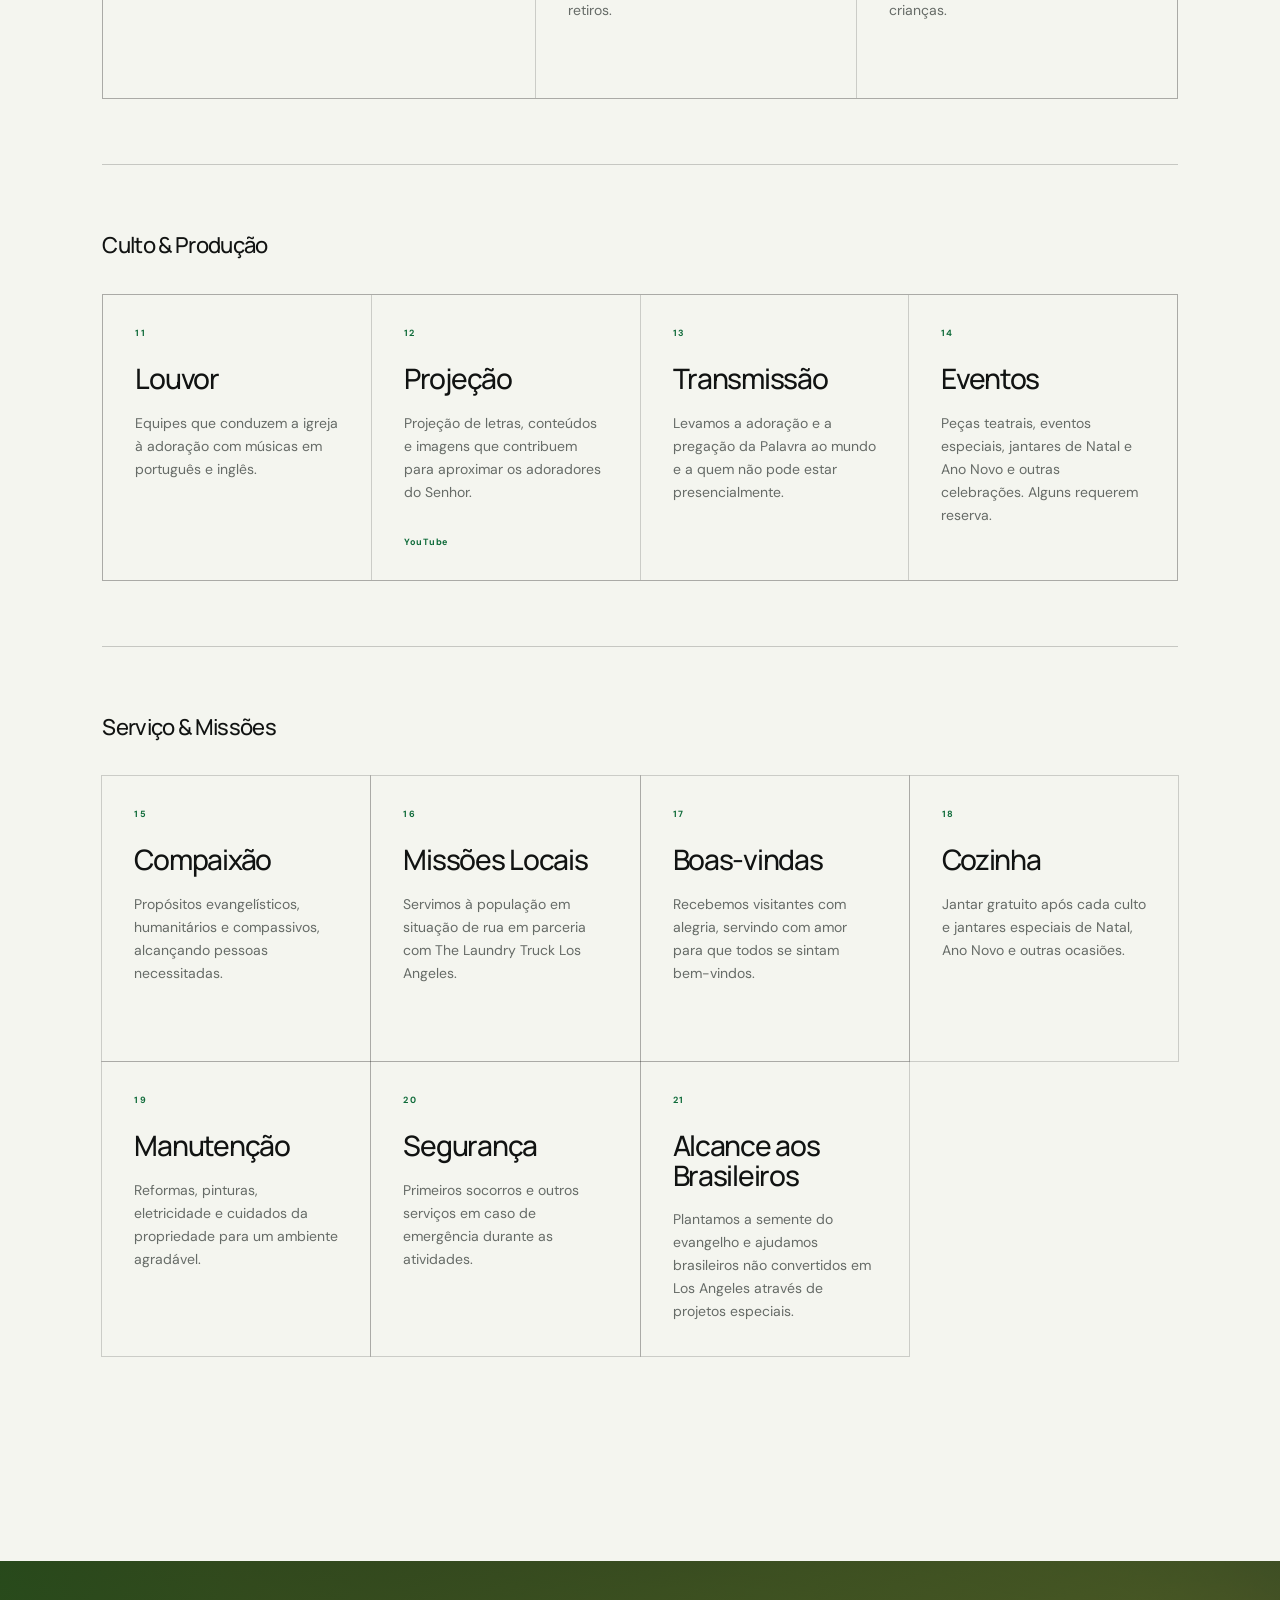
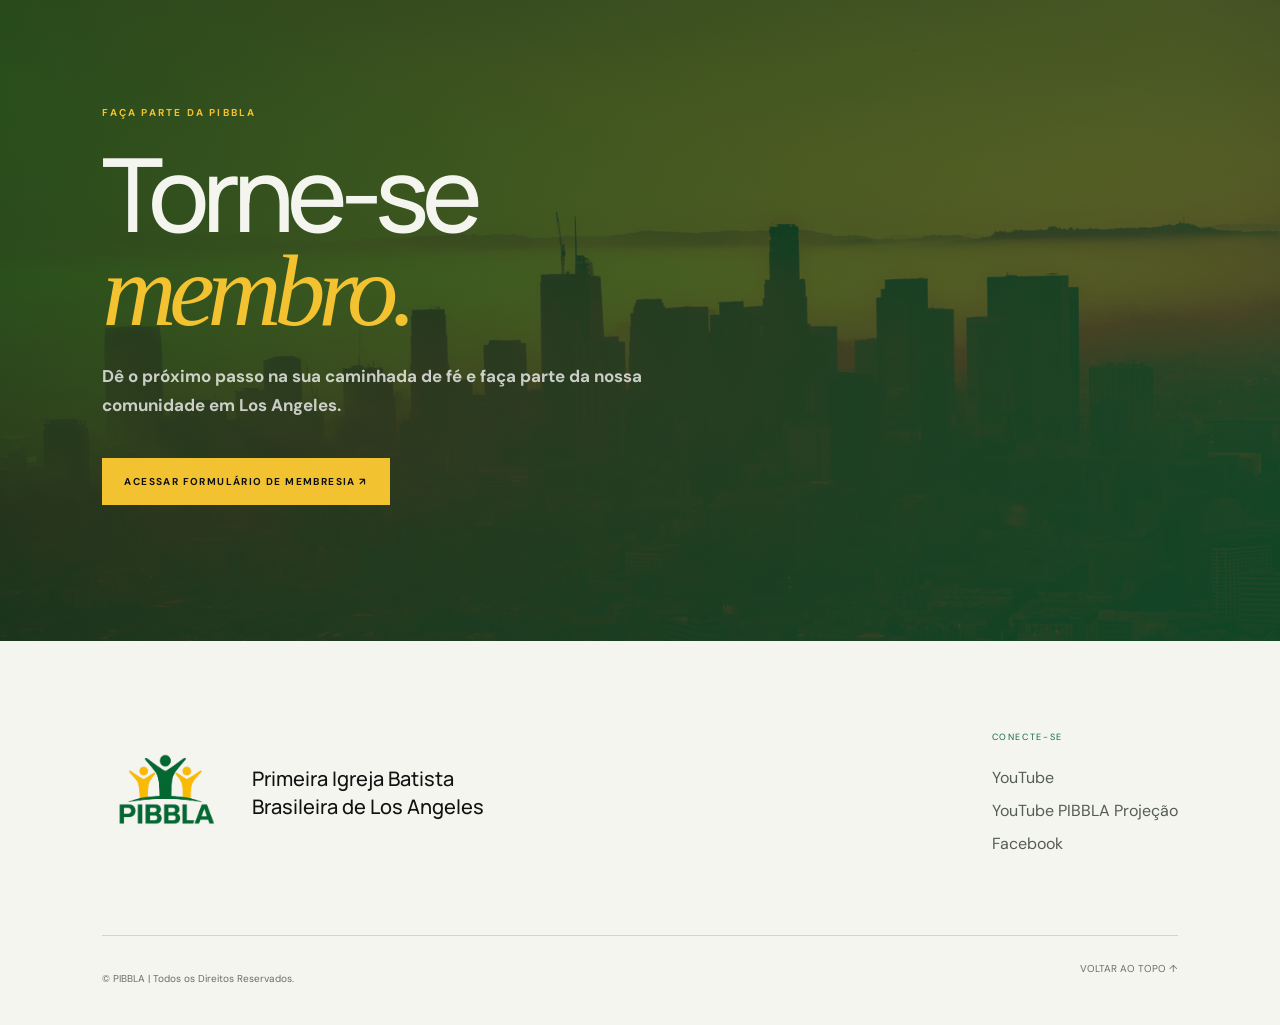
==== commit 748b5952: "commit new changes" ====
--- a/sobre/index.html
+++ b/sobre/index.html
@@ -16,4 +16,4 @@
 <div class="group"><h3>Culto &amp; Produção</h3><div class="cards four"><article><b>11</b><h4>Louvor</h4><p>Equipes que conduzem a igreja à adoração com músicas em português e inglês.</p></article><article><b>12</b><h4>Projeção</h4><p>Projeção de letras, conteúdos e imagens que contribuem para aproximar os adoradores do Senhor.</p><a href="https://www.youtube.com/@pibblaprojecao" target="_blank" rel="noopener noreferrer">YouTube</a></article><article><b>13</b><h4>Transmissão</h4><p>Levamos a adoração e a pregação da Palavra ao mundo e a quem não pode estar presencialmente.</p></article><article><b>14</b><h4>Eventos</h4><p>Peças teatrais, eventos especiais, jantares de Natal e Ano Novo e outras celebrações. Alguns requerem reserva.</p></article></div></div>
 <div class="group"><h3>Serviço &amp; Missões</h3><div class="cards four"><article><b>15</b><h4>Compaixão</h4><p>Propósitos evangelísticos, humanitários e compassivos, alcançando pessoas necessitadas.</p></article><article><b>16</b><h4>Missões Locais</h4><p>Servimos à população em situação de rua em parceria com The Laundry Truck Los Angeles.</p></article><article><b>17</b><h4>Boas-vindas</h4><p>Recebemos visitantes com alegria, servindo com amor para que todos se sintam bem-vindos.</p></article><article><b>18</b><h4>Cozinha</h4><p>Jantar gratuito após cada culto e jantares especiais de Natal, Ano Novo e outras ocasiões.</p></article><article><b>19</b><h4>Manutenção</h4><p>Reformas, pinturas, eletricidade e cuidados da propriedade para um ambiente agradável.</p></article><article><b>20</b><h4>Segurança</h4><p>Primeiros socorros e outros serviços em caso de emergência durante as atividades.</p></article><article><b>21</b><h4>Alcance aos Brasileiros</h4><p>Plantamos a semente do evangelho e ajudamos brasileiros não convertidos em Los Angeles através de projetos especiais.</p></article></div></div></section>
 <section class="welcome-band membership-cta"><p>FAÇA PARTE DA PIBBLA</p><h2>Torne-se<br><em>membro.</em></h2><p class="welcome-copy">Dê o próximo passo na sua caminhada de fé e faça parte da nossa comunidade em Los Angeles.</p><div class="actions"><a class="primary-button" href="https://docs.google.com/forms/d/e/1FAIpQLSdh1OO-Rg3kydW6o-V_kcnuHa6JgHrzKu--kzydg1na37UKzQ/viewform?usp=header" target="_blank" rel="noopener noreferrer">ACESSAR FORMULÁRIO DE MEMBRESIA ↗</a></div></section></main>
-<footer><div class="footer-brand"><img src="../public/pibbla-logo.png" alt="PIBBLA" width="124" height="124"><p>Primeira Igreja Batista<br>Brasileira de Los Angeles</p></div><div class="footer-links"><div><span>CONECTE-SE</span><a href="https://www.youtube.com/@PIBBLAtv1/streams" target="_blank" rel="noopener noreferrer">YouTube</a><a href="https://www.facebook.com/pibbla/" target="_blank" rel="noopener noreferrer">Facebook</a></div></div><div class="footer-bottom"><p>© PIBBLA | Todos os Direitos Reservados.</p><a href="#topo">VOLTAR AO TOPO ↑</a></div></footer><script src="./page.js"></script></body></html>
+<footer><div class="footer-brand"><img src="../public/pibbla-logo.png" alt="PIBBLA" width="124" height="124"><p>Primeira Igreja Batista<br>Brasileira de Los Angeles</p></div><div class="footer-links"><div><span>CONECTE-SE</span><a href="https://www.youtube.com/@PIBBLAtv1/streams" target="_blank" rel="noopener noreferrer">YouTube</a><a href="https://www.youtube.com/@pibblaprojecao" target="_blank" rel="noopener noreferrer">YouTube PIBBLA Projeção</a><a href="https://www.facebook.com/pibbla/" target="_blank" rel="noopener noreferrer">Facebook</a></div></div><div class="footer-bottom"><p>© PIBBLA | Todos os Direitos Reservados.</p><a href="#topo">VOLTAR AO TOPO ↑</a></div></footer><script src="./page.js"></script></body></html>
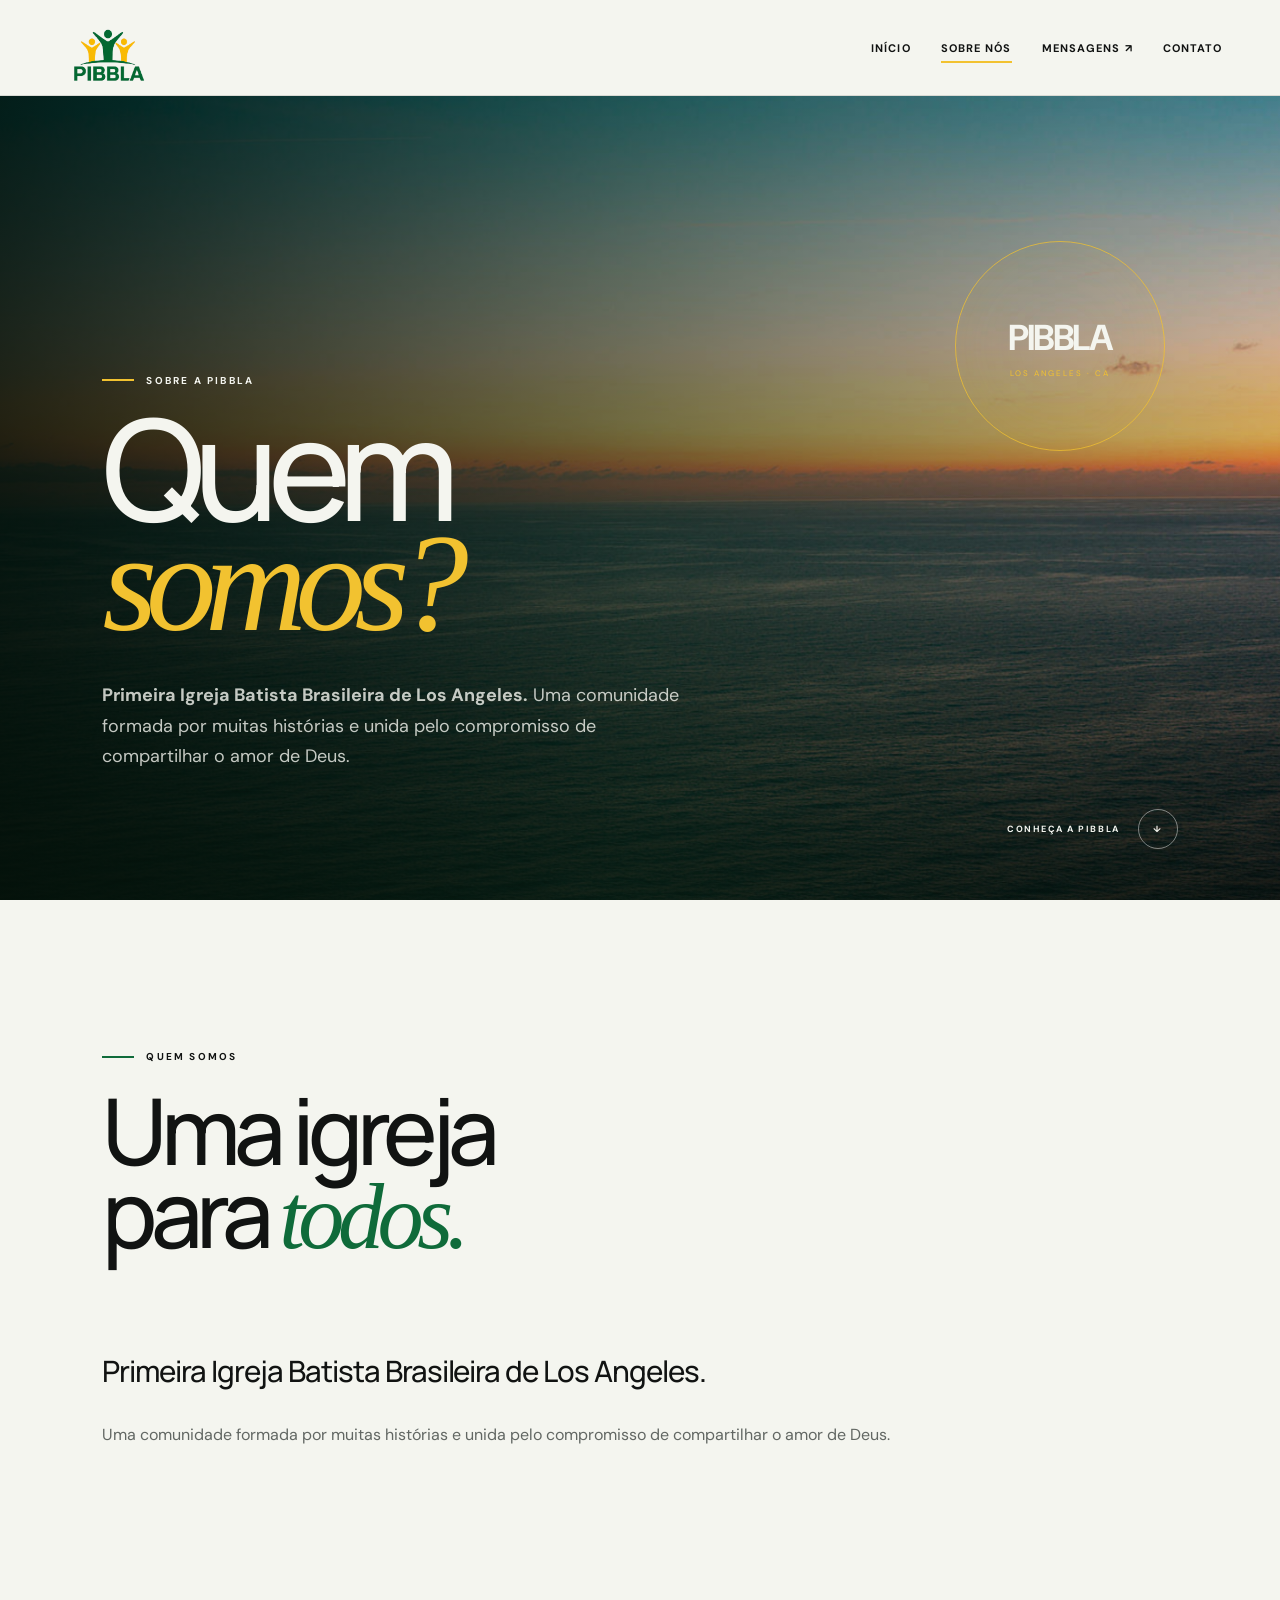
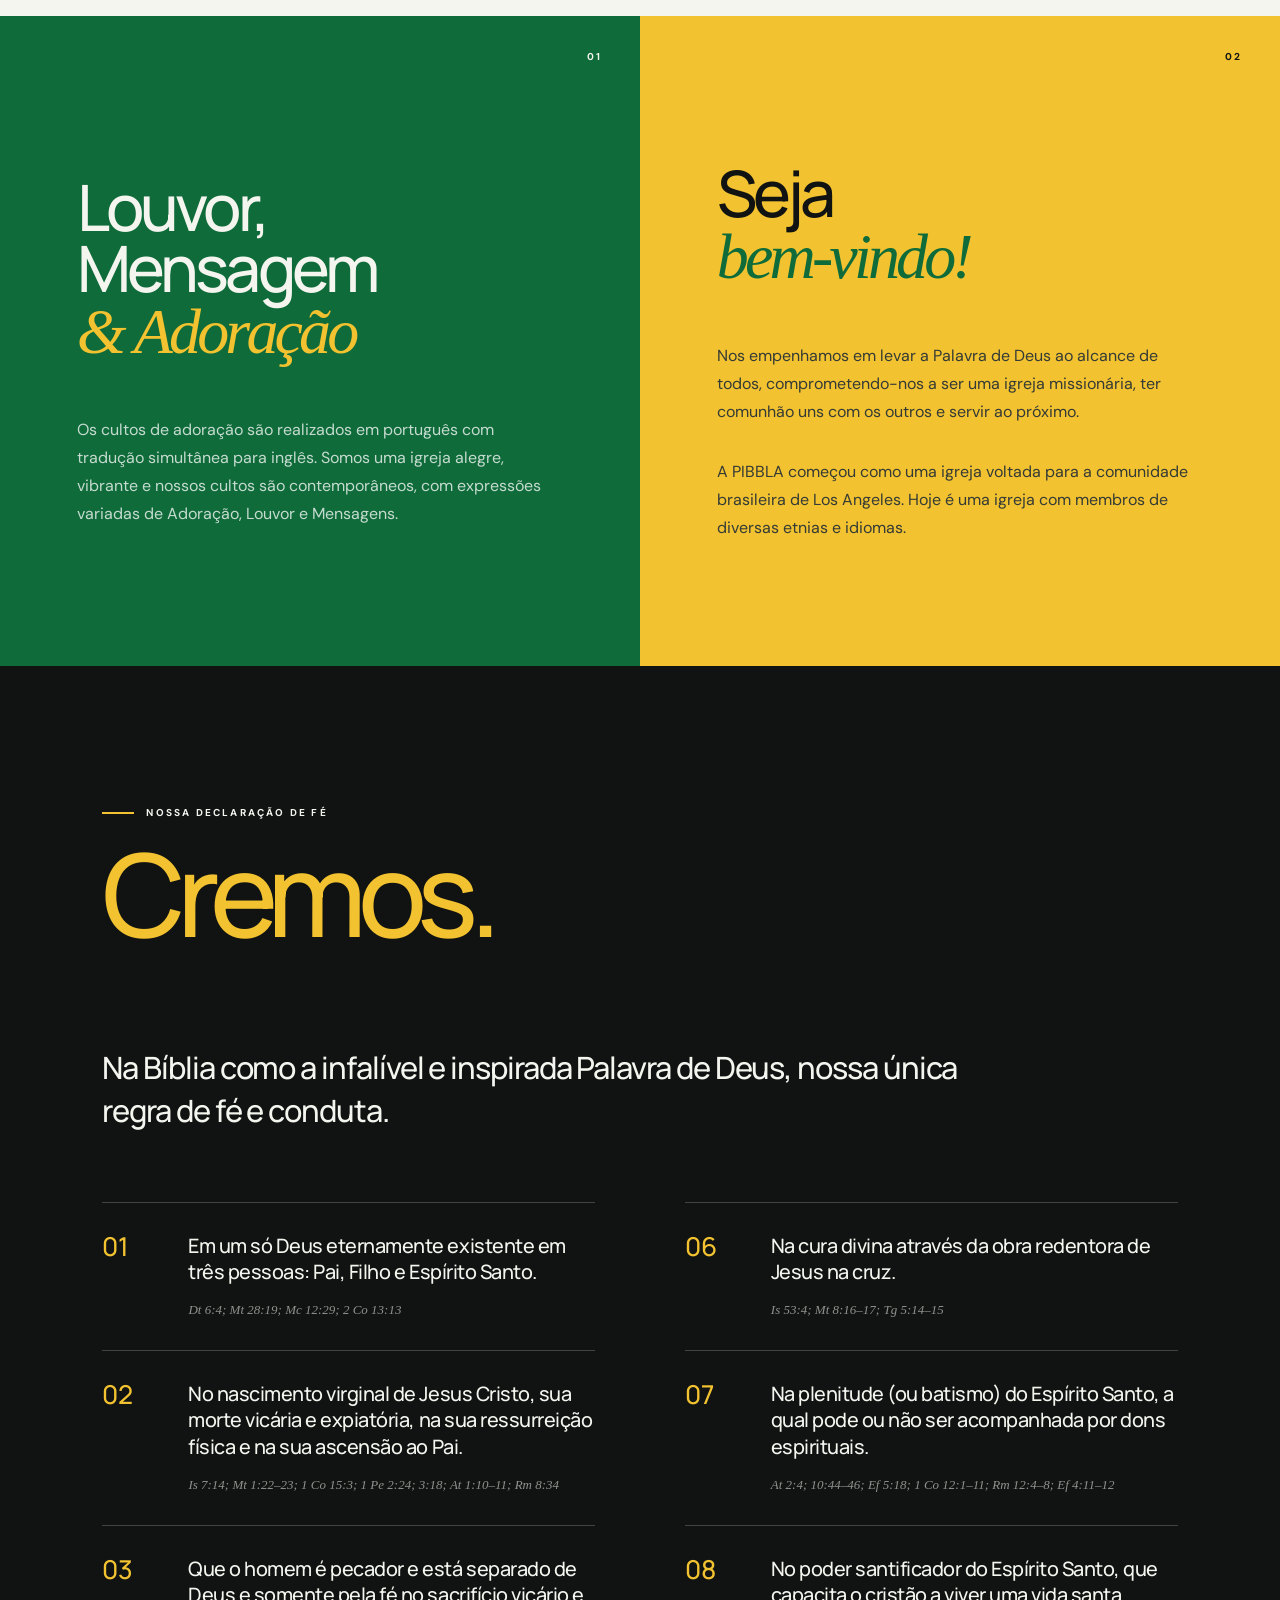
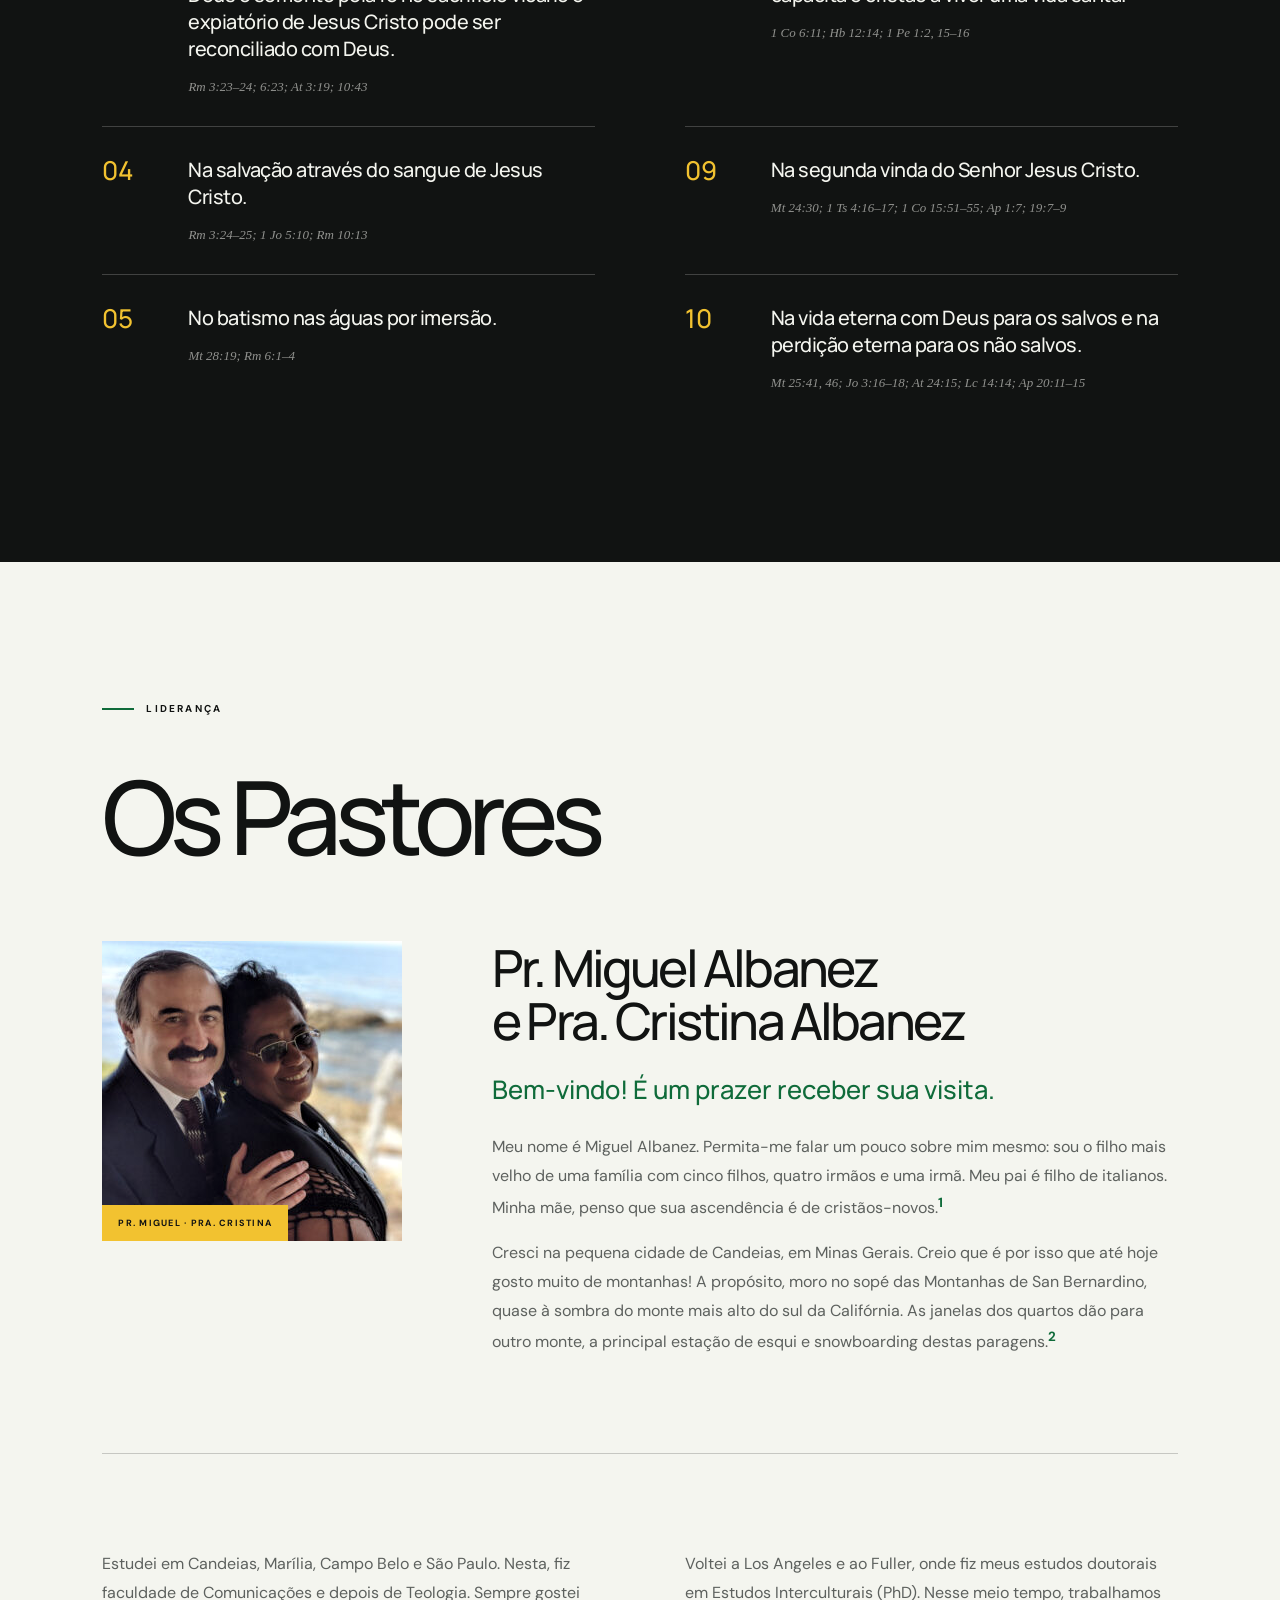
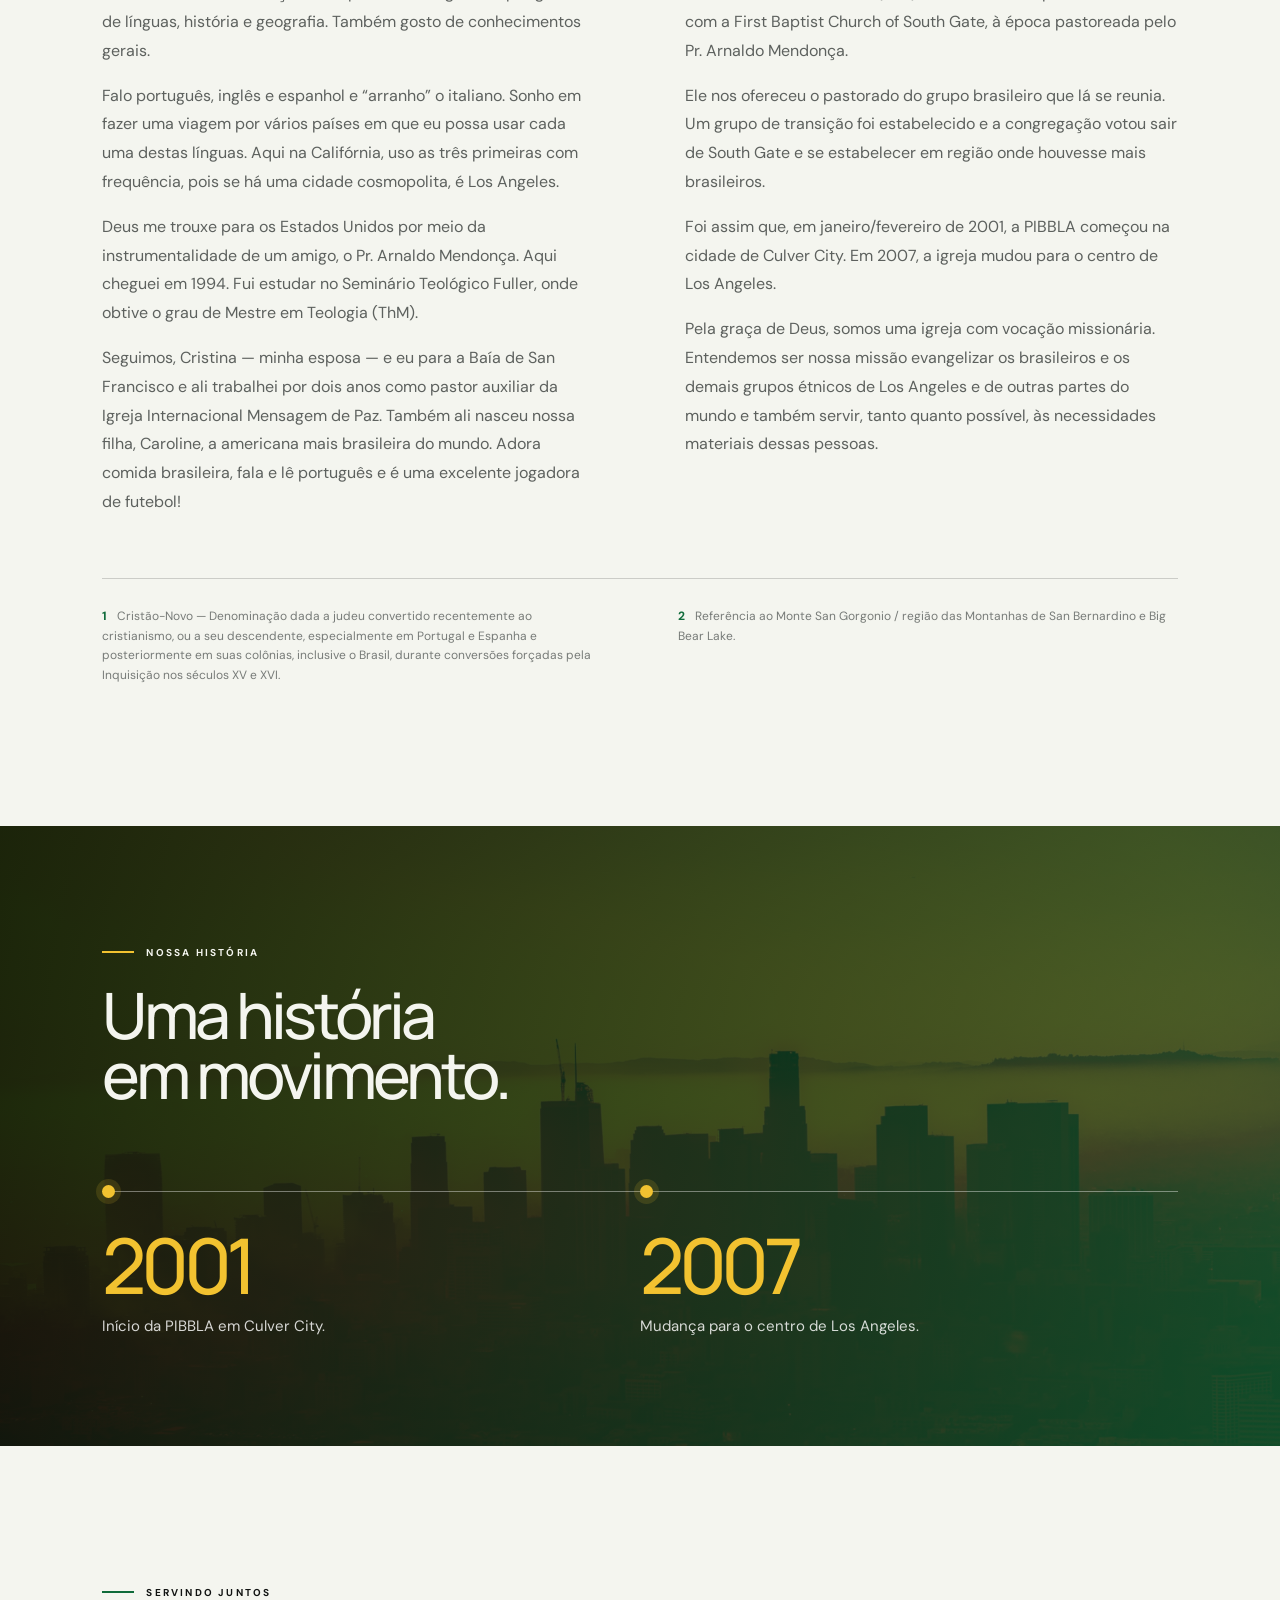
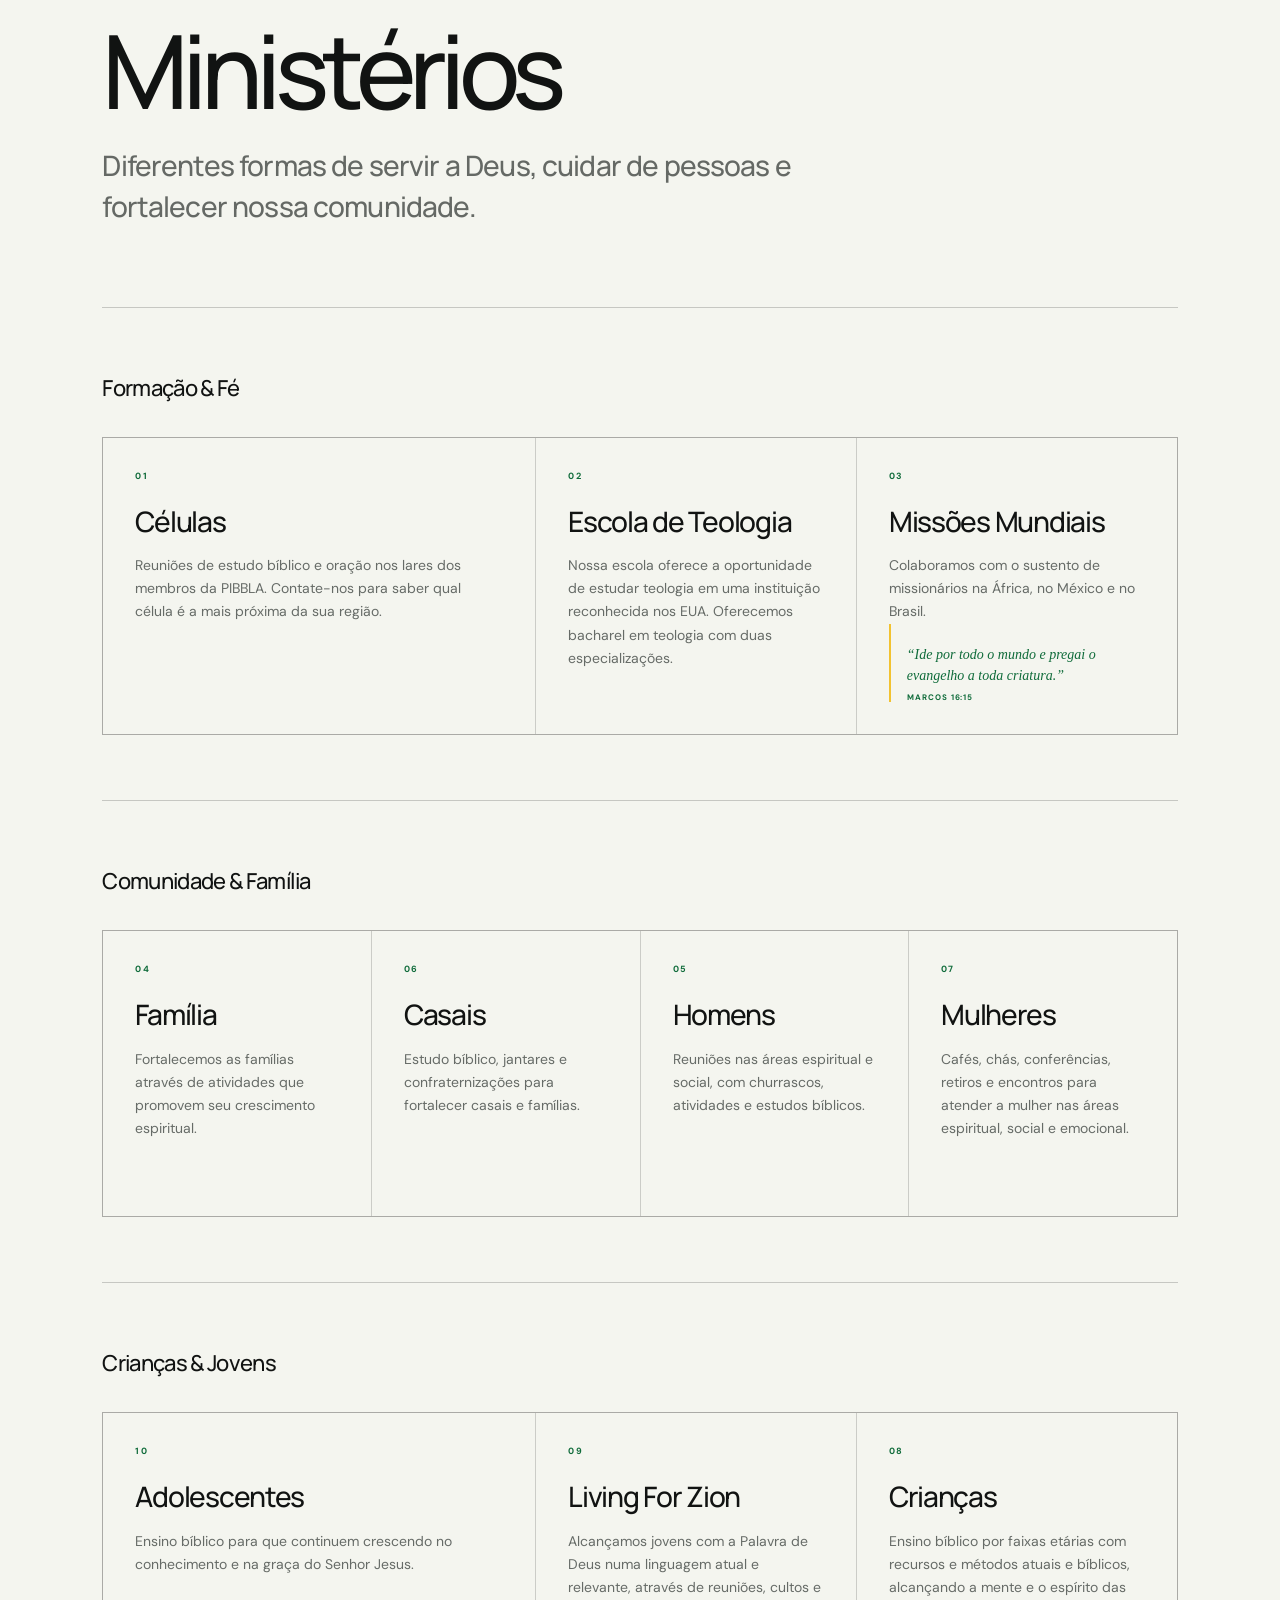
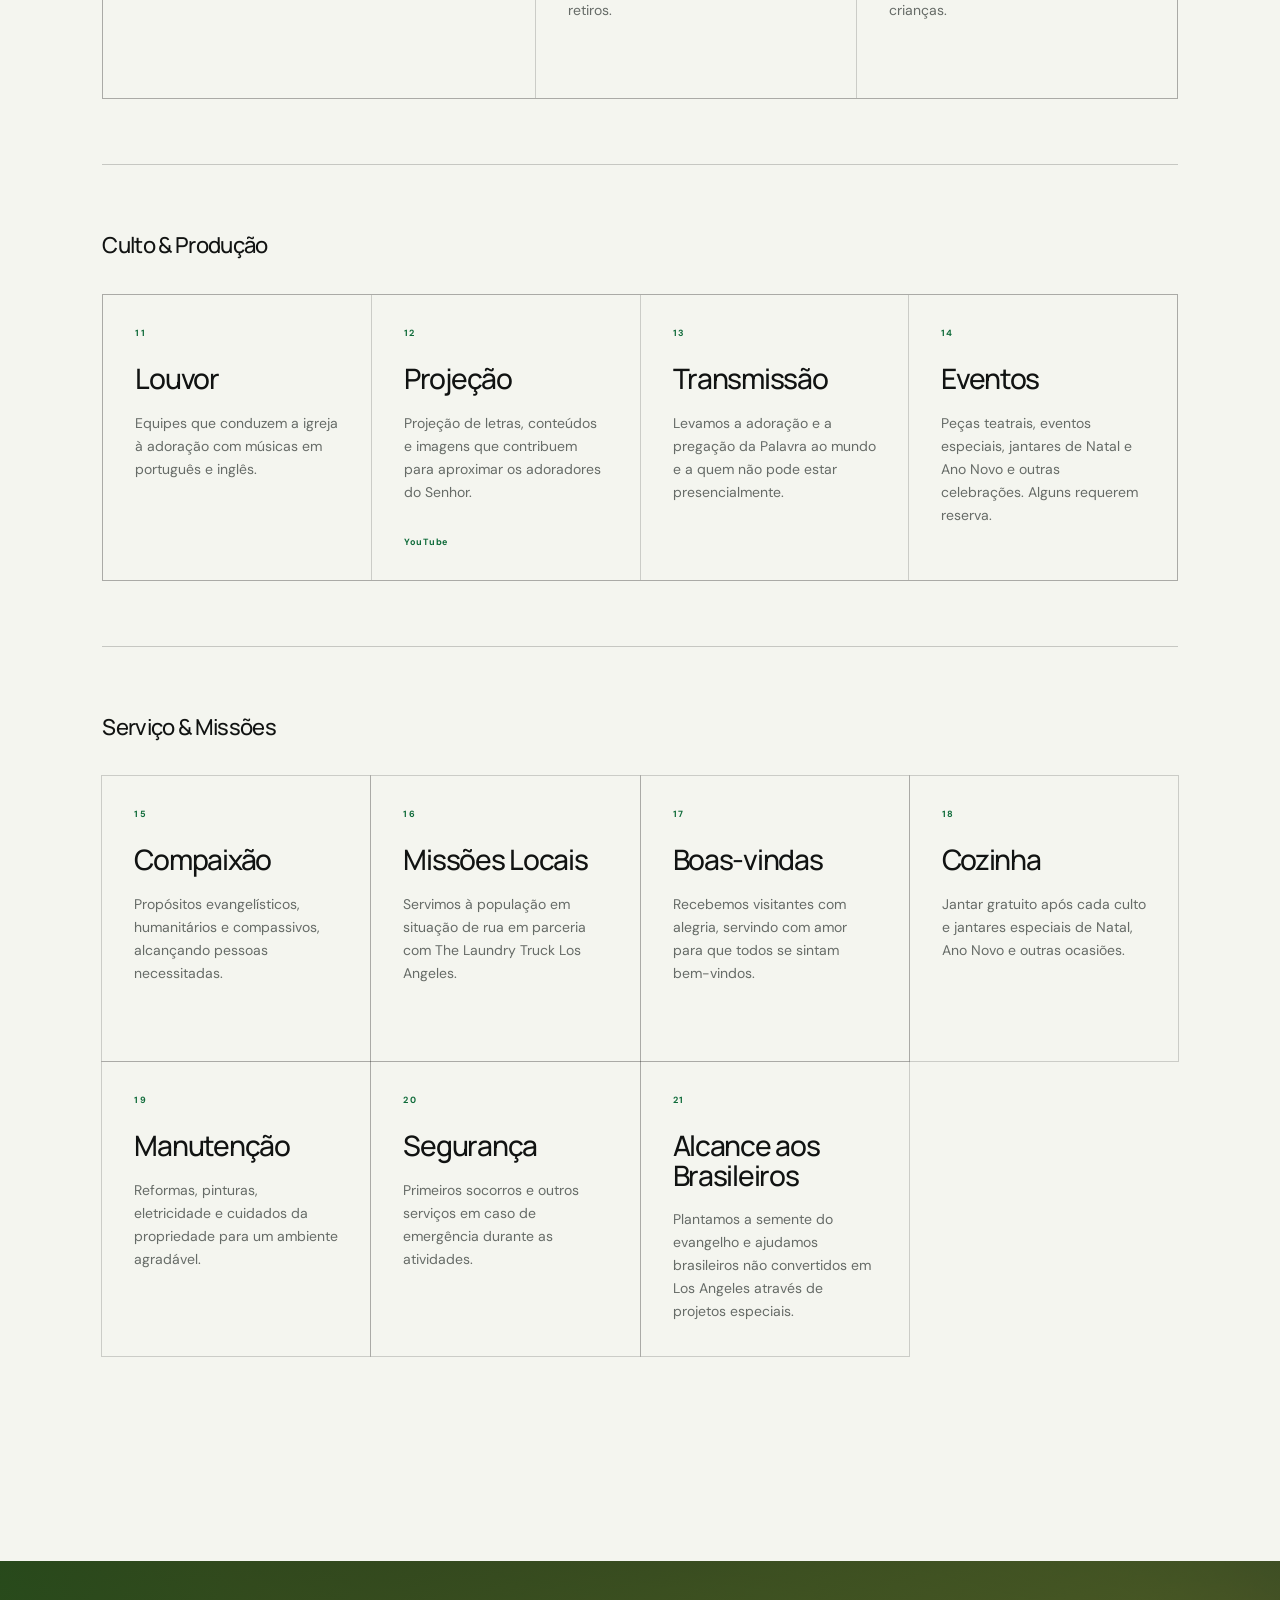
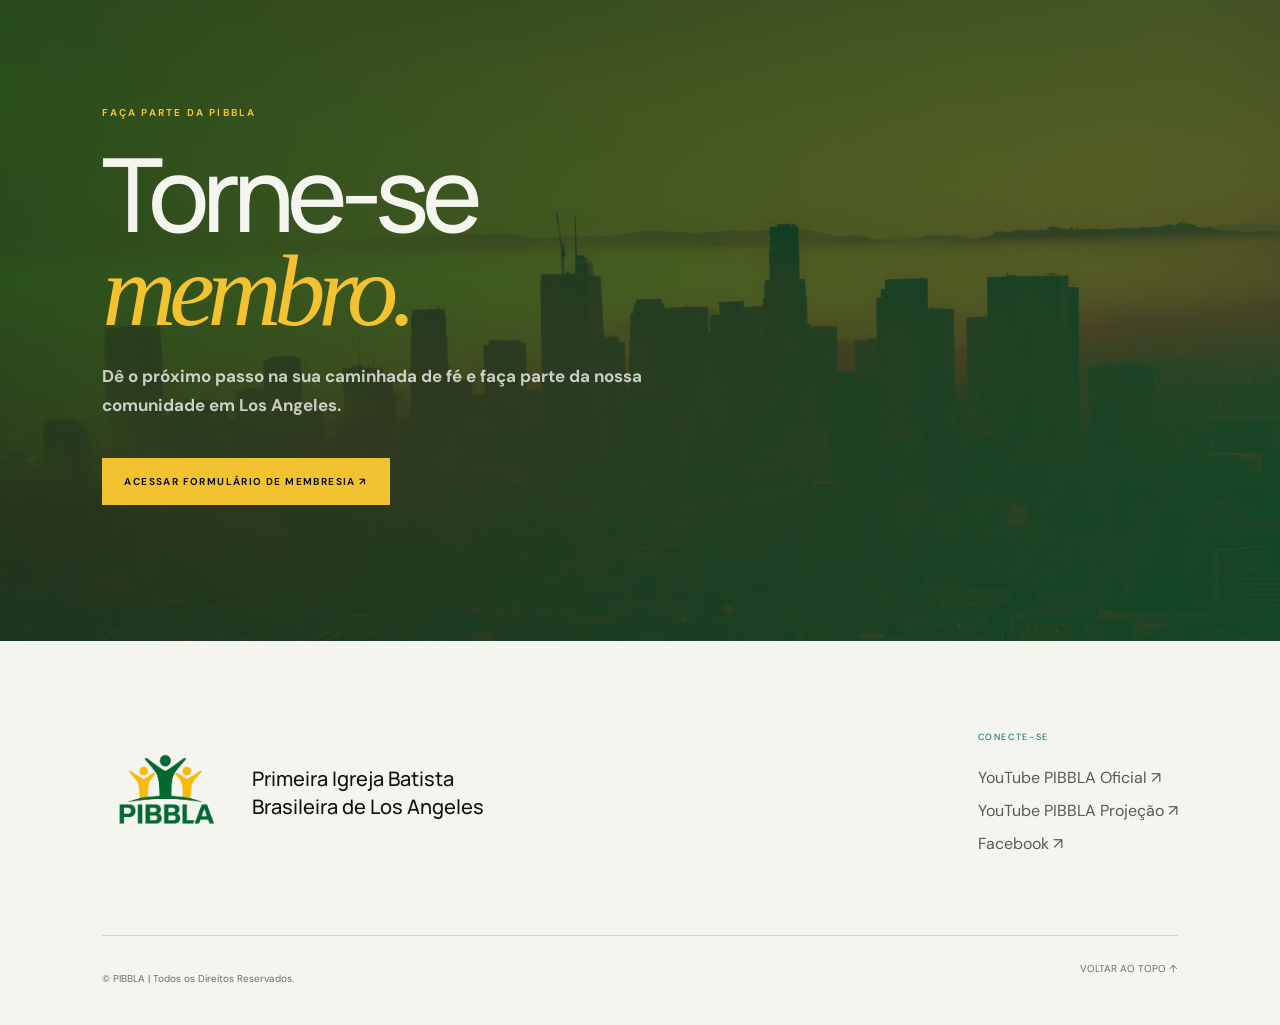
==== commit ff1eff12: "make changes" ====
--- a/sobre/index.html
+++ b/sobre/index.html
@@ -16,4 +16,4 @@
 <div class="group"><h3>Culto &amp; Produção</h3><div class="cards four"><article><b>11</b><h4>Louvor</h4><p>Equipes que conduzem a igreja à adoração com músicas em português e inglês.</p></article><article><b>12</b><h4>Projeção</h4><p>Projeção de letras, conteúdos e imagens que contribuem para aproximar os adoradores do Senhor.</p><a href="https://www.youtube.com/@pibblaprojecao" target="_blank" rel="noopener noreferrer">YouTube</a></article><article><b>13</b><h4>Transmissão</h4><p>Levamos a adoração e a pregação da Palavra ao mundo e a quem não pode estar presencialmente.</p></article><article><b>14</b><h4>Eventos</h4><p>Peças teatrais, eventos especiais, jantares de Natal e Ano Novo e outras celebrações. Alguns requerem reserva.</p></article></div></div>
 <div class="group"><h3>Serviço &amp; Missões</h3><div class="cards four"><article><b>15</b><h4>Compaixão</h4><p>Propósitos evangelísticos, humanitários e compassivos, alcançando pessoas necessitadas.</p></article><article><b>16</b><h4>Missões Locais</h4><p>Servimos à população em situação de rua em parceria com The Laundry Truck Los Angeles.</p></article><article><b>17</b><h4>Boas-vindas</h4><p>Recebemos visitantes com alegria, servindo com amor para que todos se sintam bem-vindos.</p></article><article><b>18</b><h4>Cozinha</h4><p>Jantar gratuito após cada culto e jantares especiais de Natal, Ano Novo e outras ocasiões.</p></article><article><b>19</b><h4>Manutenção</h4><p>Reformas, pinturas, eletricidade e cuidados da propriedade para um ambiente agradável.</p></article><article><b>20</b><h4>Segurança</h4><p>Primeiros socorros e outros serviços em caso de emergência durante as atividades.</p></article><article><b>21</b><h4>Alcance aos Brasileiros</h4><p>Plantamos a semente do evangelho e ajudamos brasileiros não convertidos em Los Angeles através de projetos especiais.</p></article></div></div></section>
 <section class="welcome-band membership-cta"><p>FAÇA PARTE DA PIBBLA</p><h2>Torne-se<br><em>membro.</em></h2><p class="welcome-copy">Dê o próximo passo na sua caminhada de fé e faça parte da nossa comunidade em Los Angeles.</p><div class="actions"><a class="primary-button" href="https://docs.google.com/forms/d/e/1FAIpQLSdh1OO-Rg3kydW6o-V_kcnuHa6JgHrzKu--kzydg1na37UKzQ/viewform?usp=header" target="_blank" rel="noopener noreferrer">ACESSAR FORMULÁRIO DE MEMBRESIA ↗</a></div></section></main>
-<footer><div class="footer-brand"><img src="../public/pibbla-logo.png" alt="PIBBLA" width="124" height="124"><p>Primeira Igreja Batista<br>Brasileira de Los Angeles</p></div><div class="footer-links"><div><span>CONECTE-SE</span><a href="https://www.youtube.com/@PIBBLAtv1/streams" target="_blank" rel="noopener noreferrer">YouTube</a><a href="https://www.youtube.com/@pibblaprojecao" target="_blank" rel="noopener noreferrer">YouTube PIBBLA Projeção</a><a href="https://www.facebook.com/pibbla/" target="_blank" rel="noopener noreferrer">Facebook</a></div></div><div class="footer-bottom"><p>© PIBBLA | Todos os Direitos Reservados.</p><a href="#topo">VOLTAR AO TOPO ↑</a></div></footer><script src="./page.js"></script></body></html>
+<footer><div class="footer-brand"><img src="../public/pibbla-logo.png" alt="PIBBLA" width="124" height="124"><p>Primeira Igreja Batista<br>Brasileira de Los Angeles</p></div><div class="footer-links"><div><span>CONECTE-SE</span><a href="https://www.youtube.com/@PIBBLAtv1/streams" target="_blank" rel="noopener noreferrer">YouTube PIBBLA Oficial ↗</a><a href="https://www.youtube.com/@pibblaprojecao" target="_blank" rel="noopener noreferrer">YouTube PIBBLA Projeção ↗</a><a href="https://www.facebook.com/pibbla/" target="_blank" rel="noopener noreferrer">Facebook ↗</a></div></div><div class="footer-bottom"><p>© PIBBLA | Todos os Direitos Reservados.</p><a href="#topo">VOLTAR AO TOPO ↑</a></div></footer><script src="./page.js"></script></body></html>
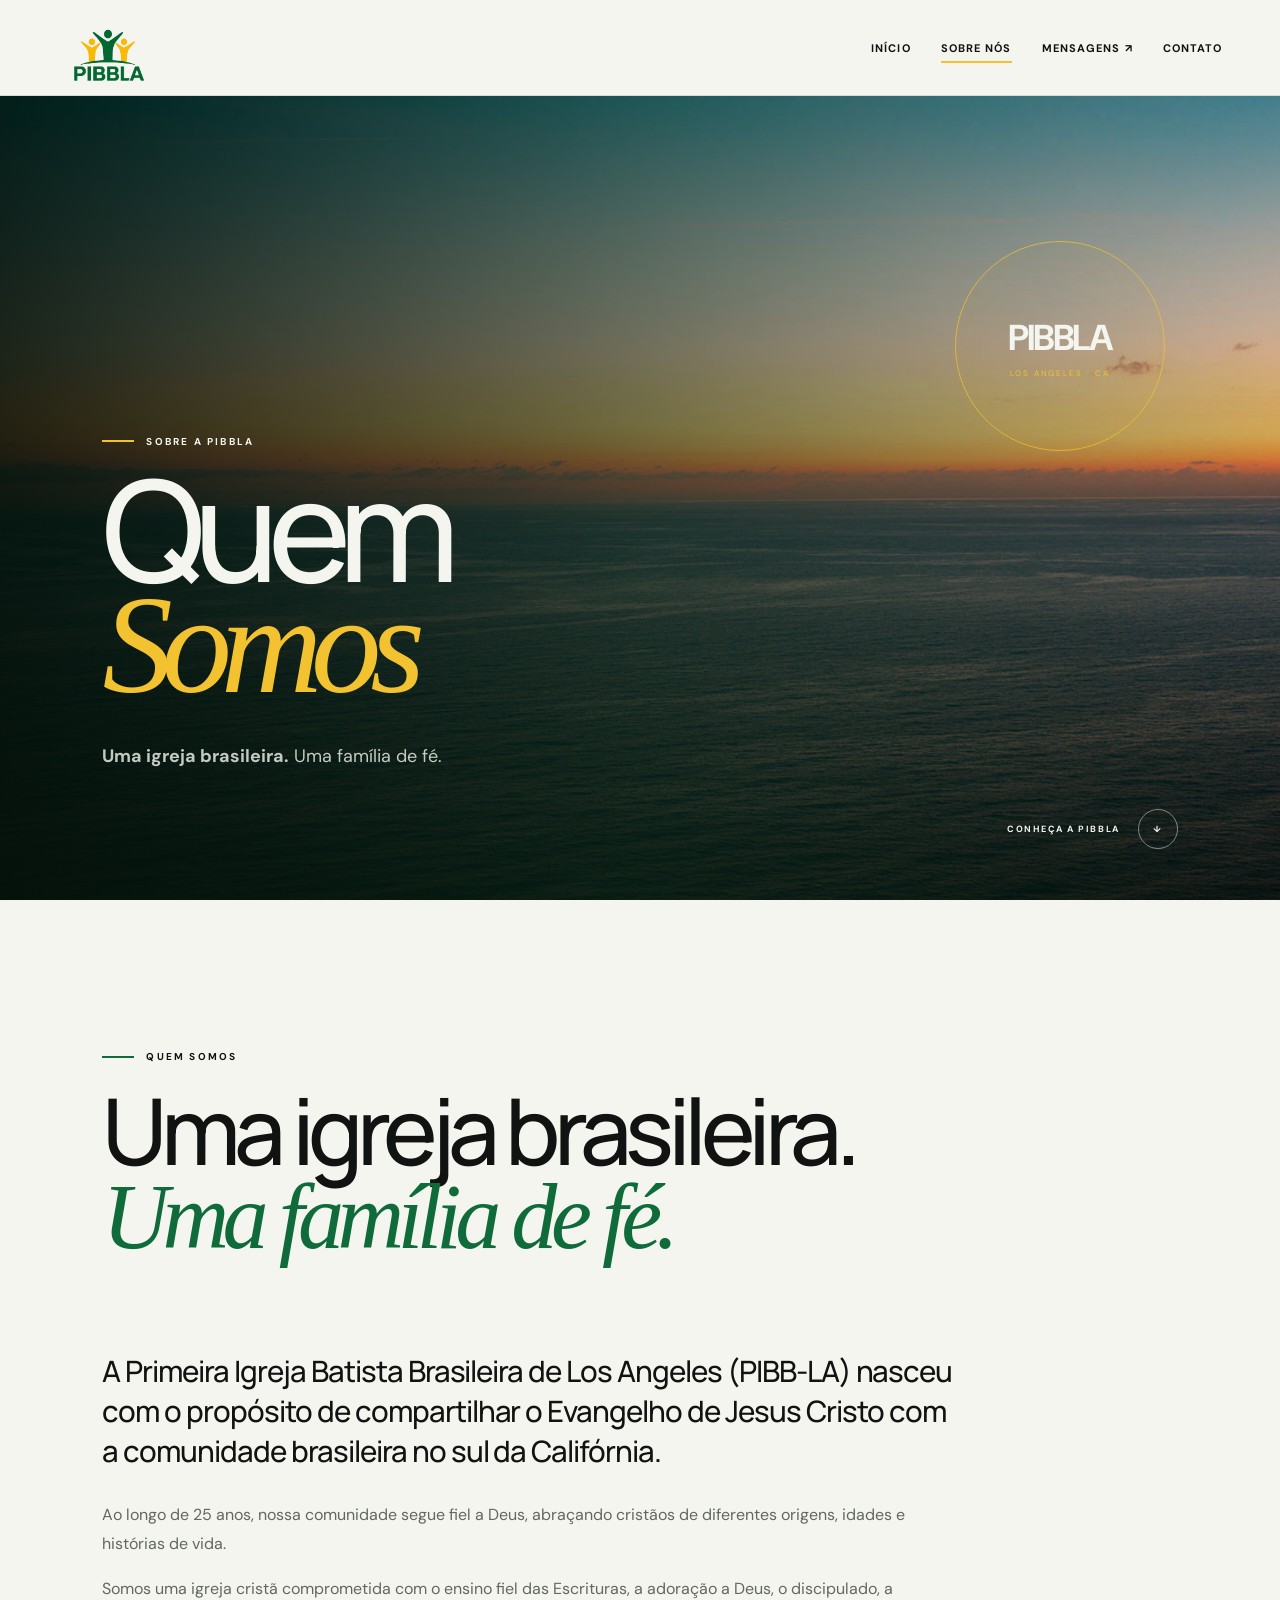
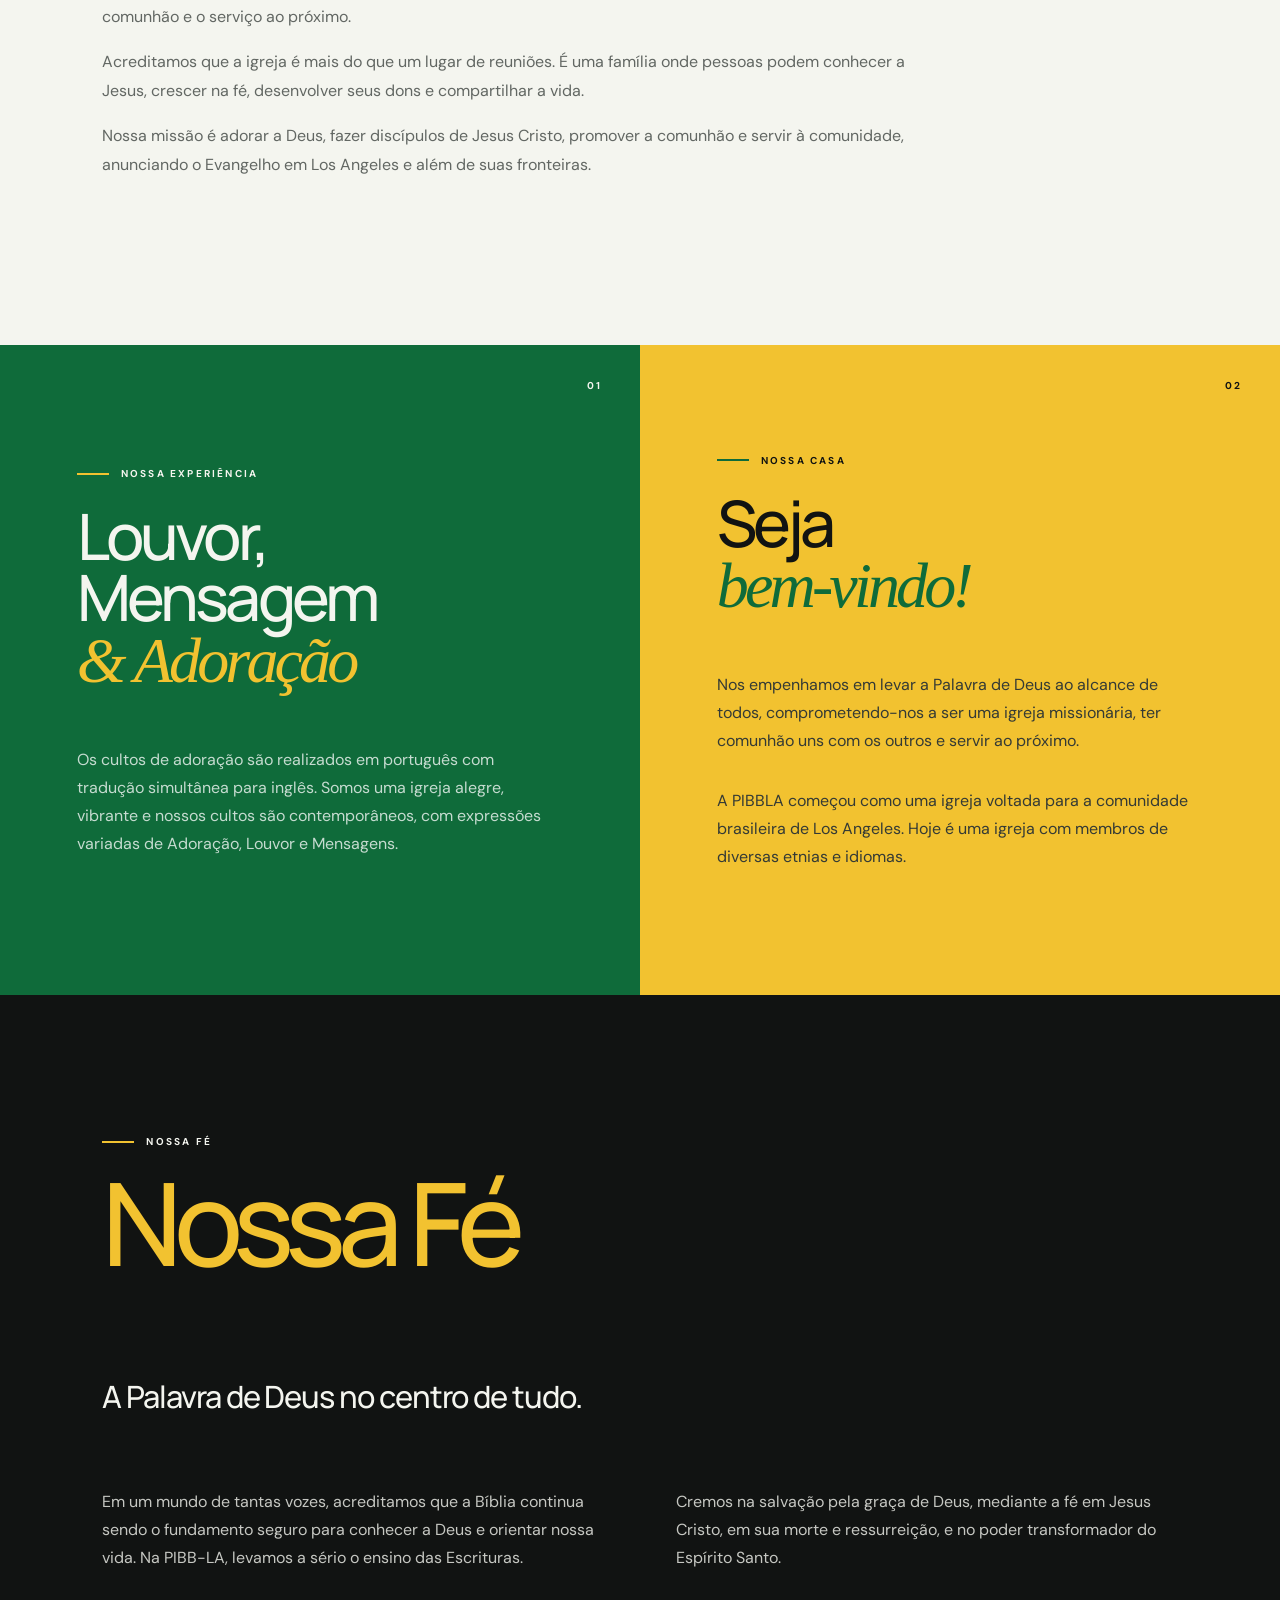
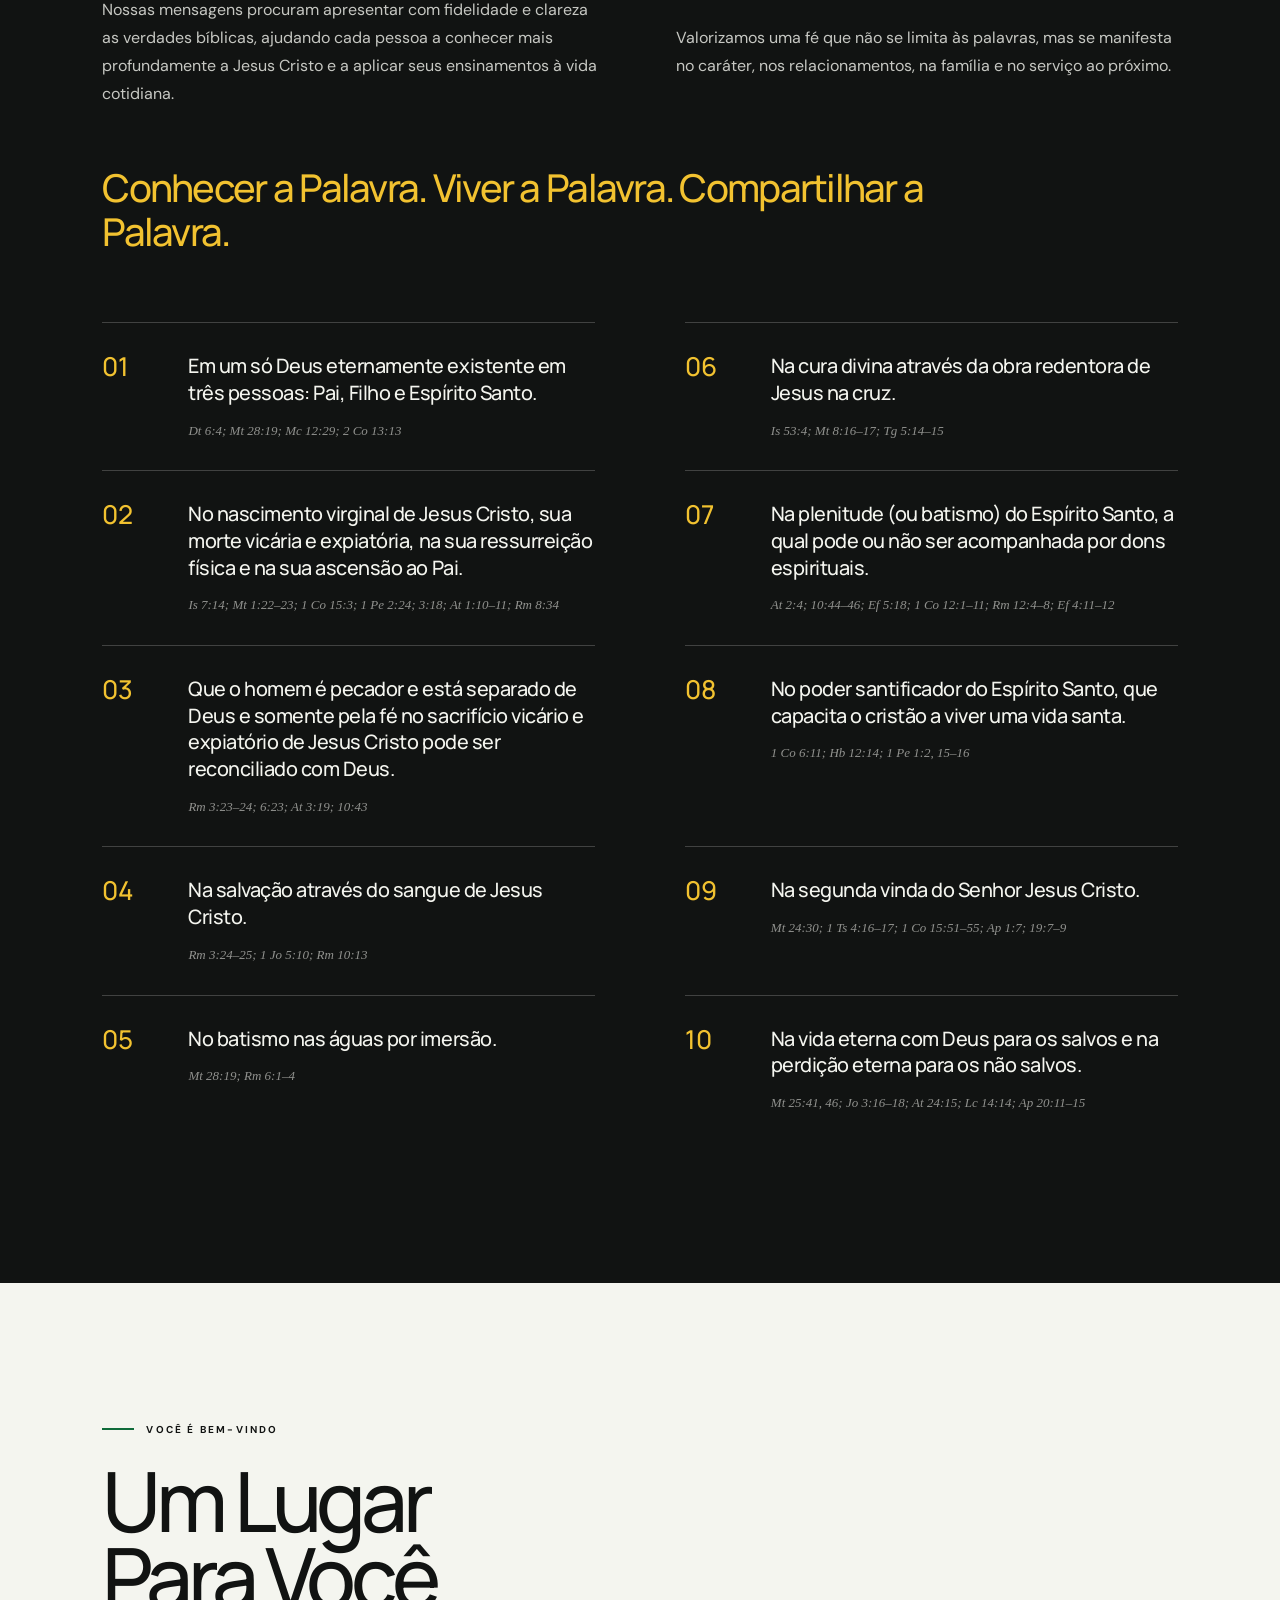
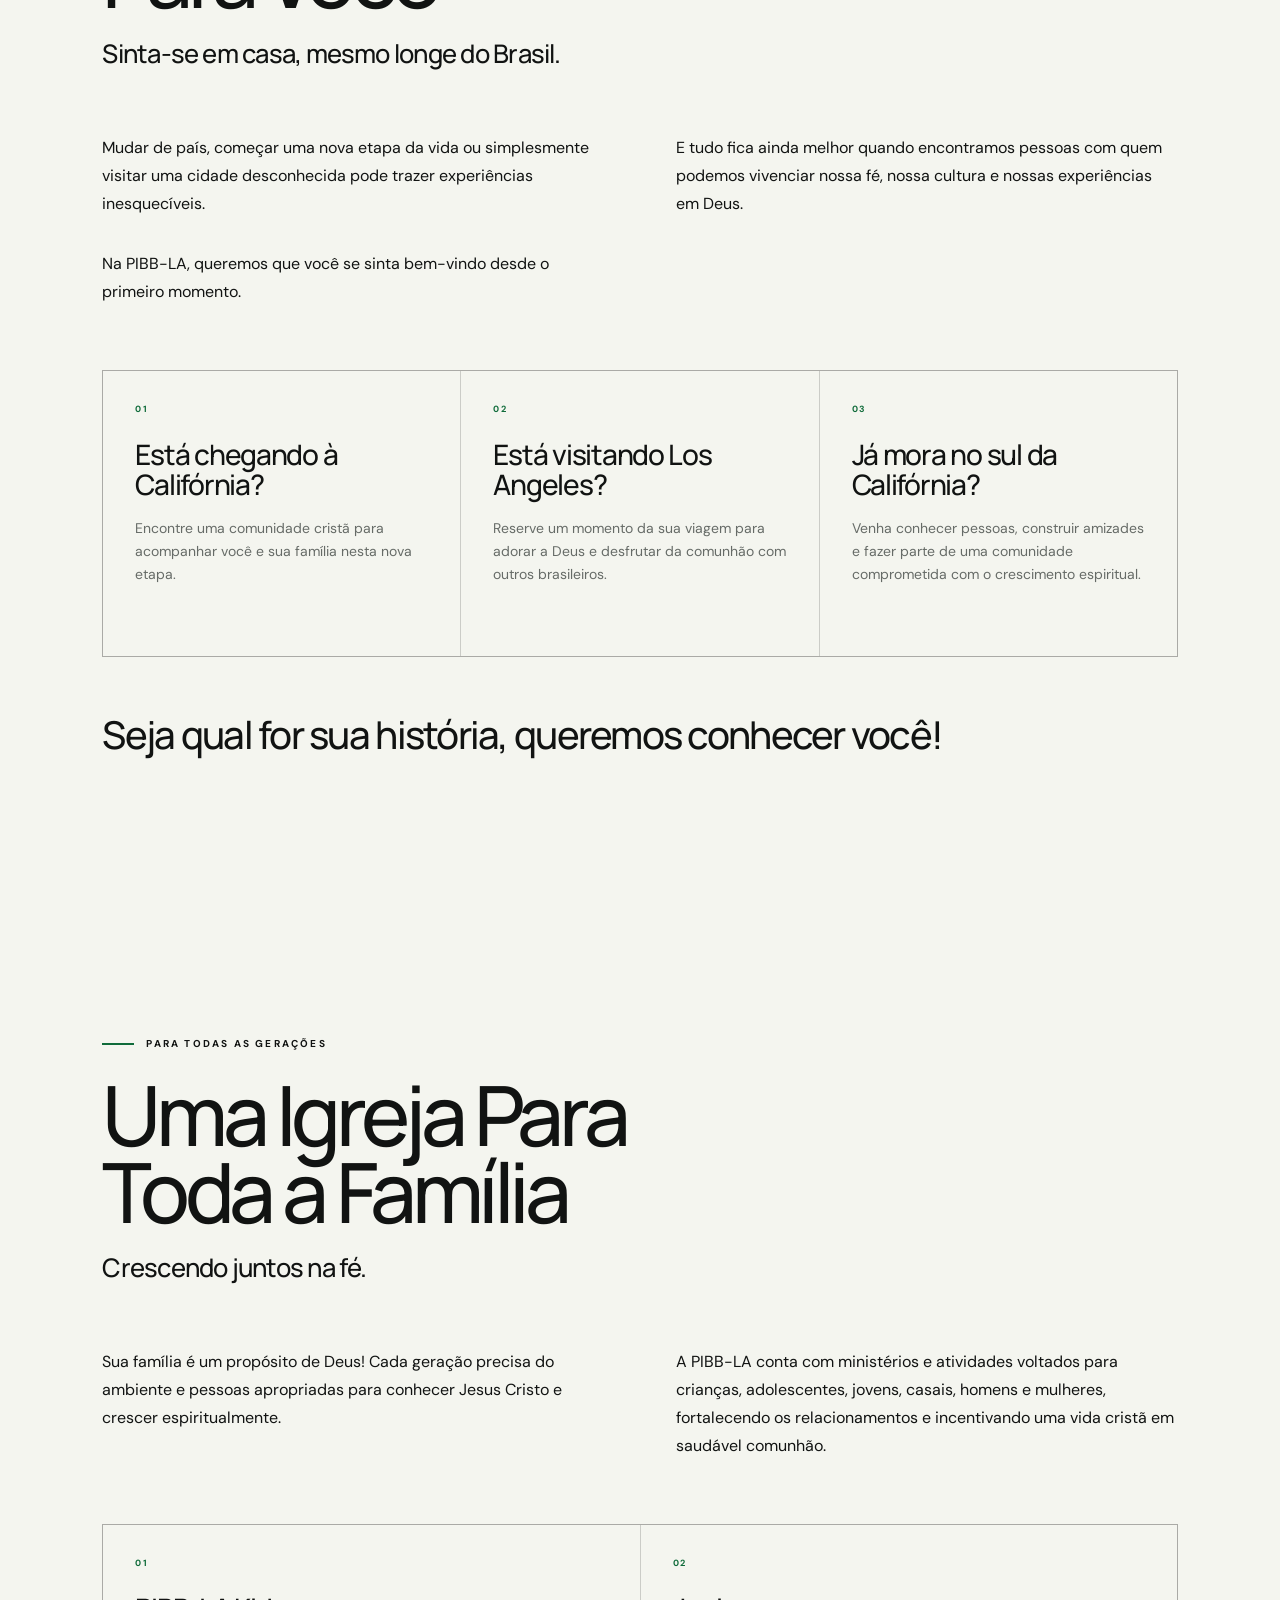
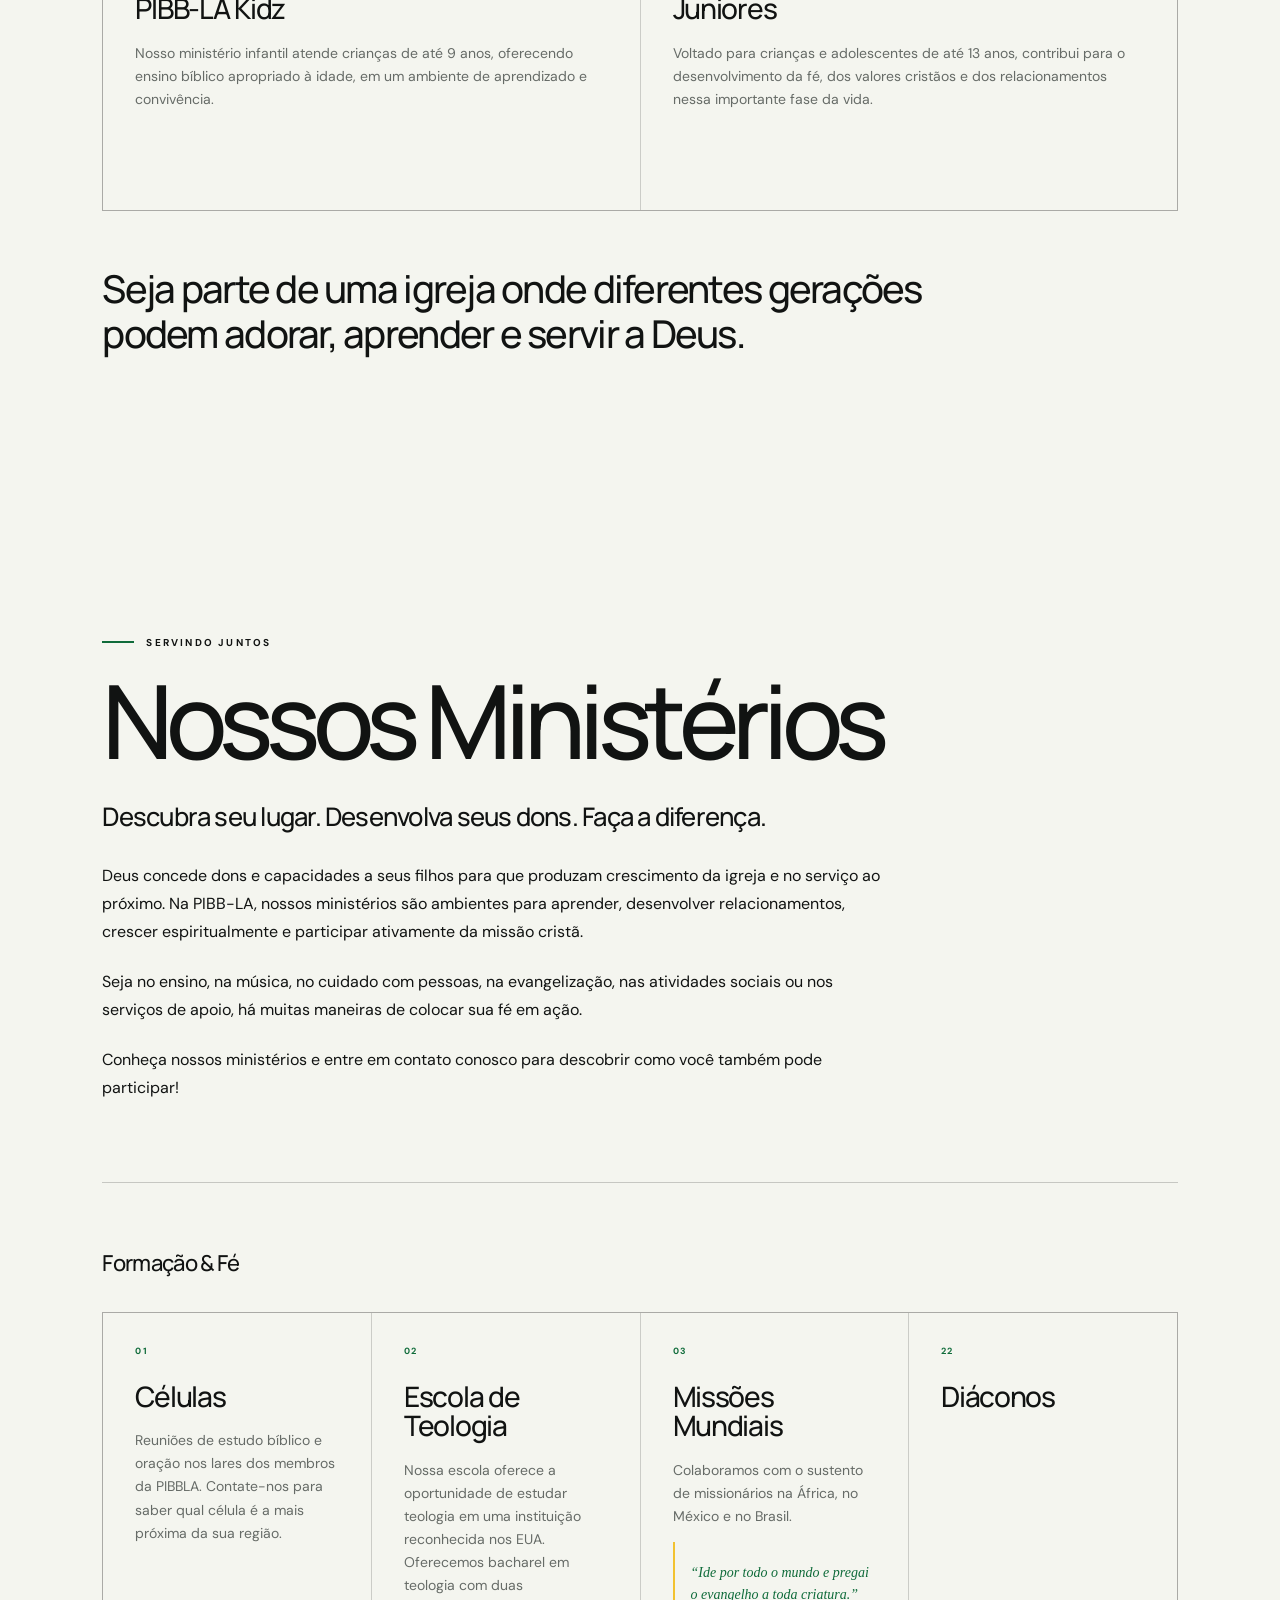
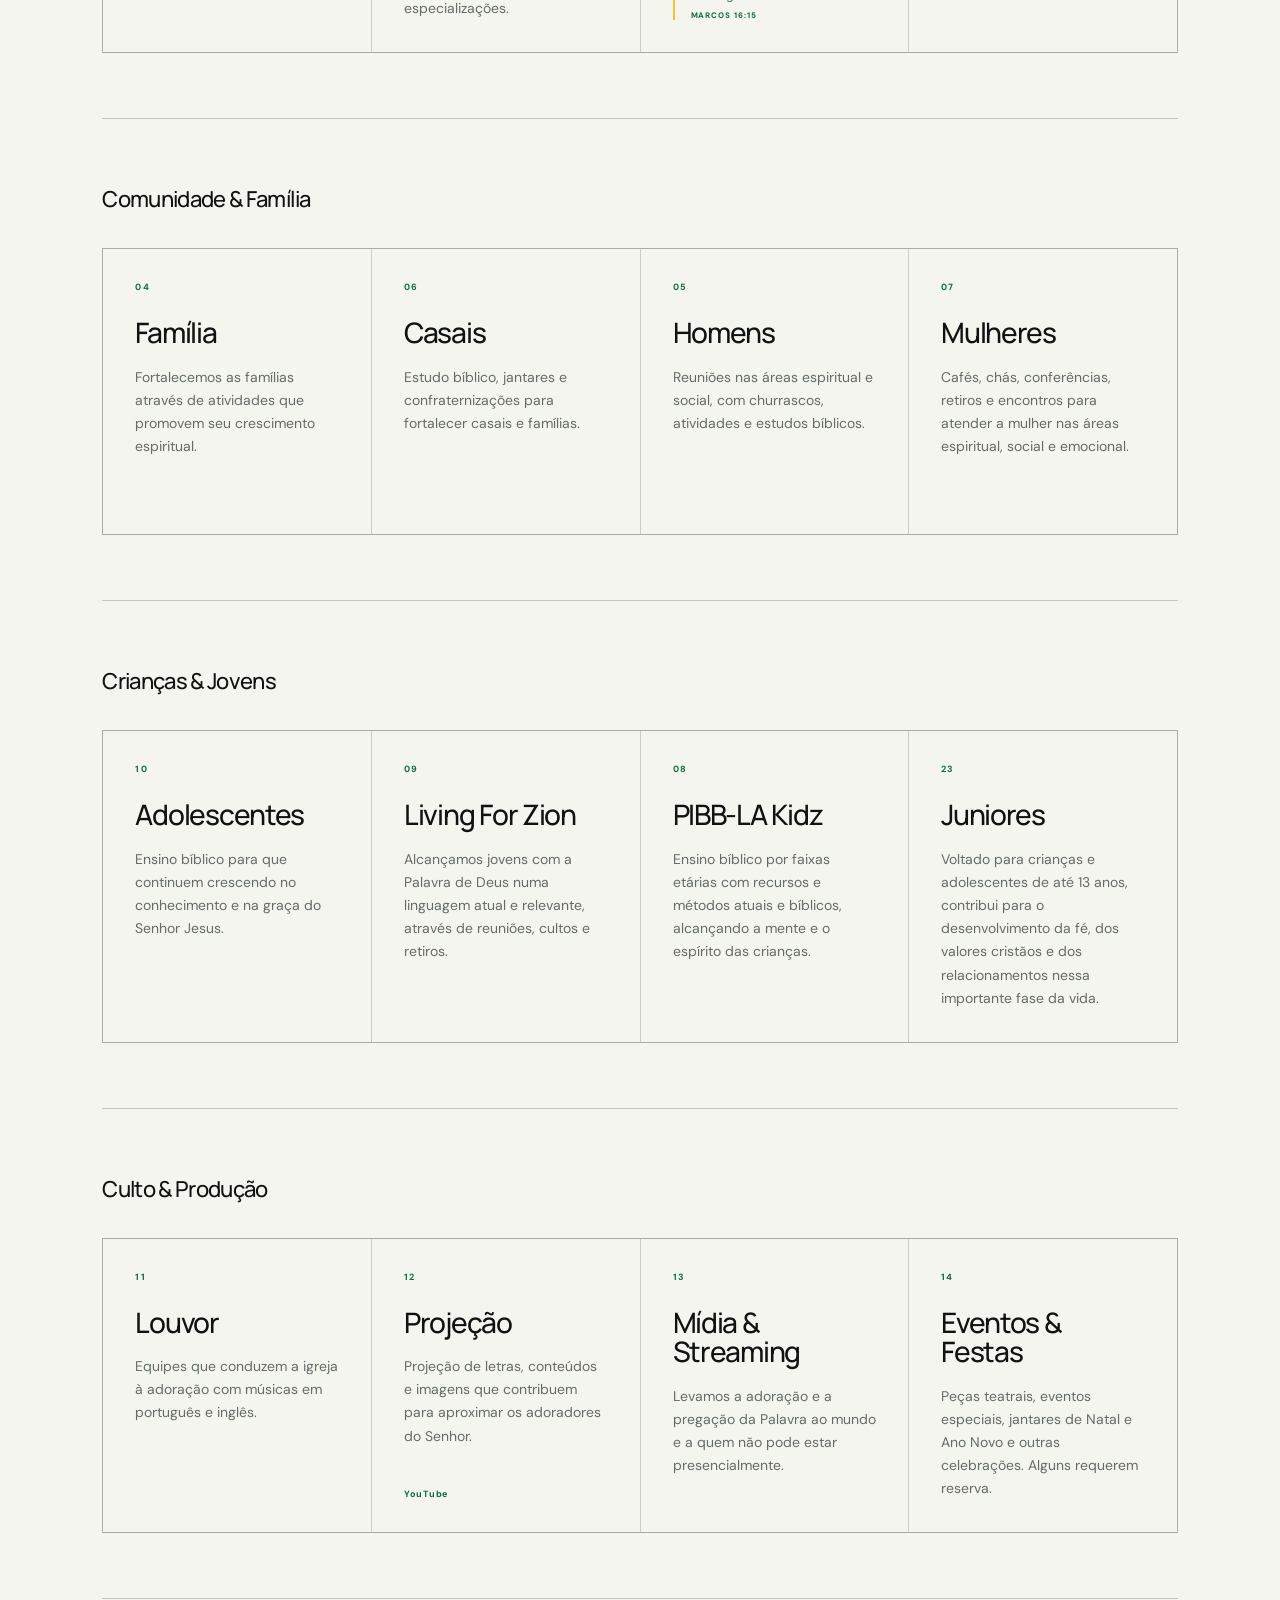
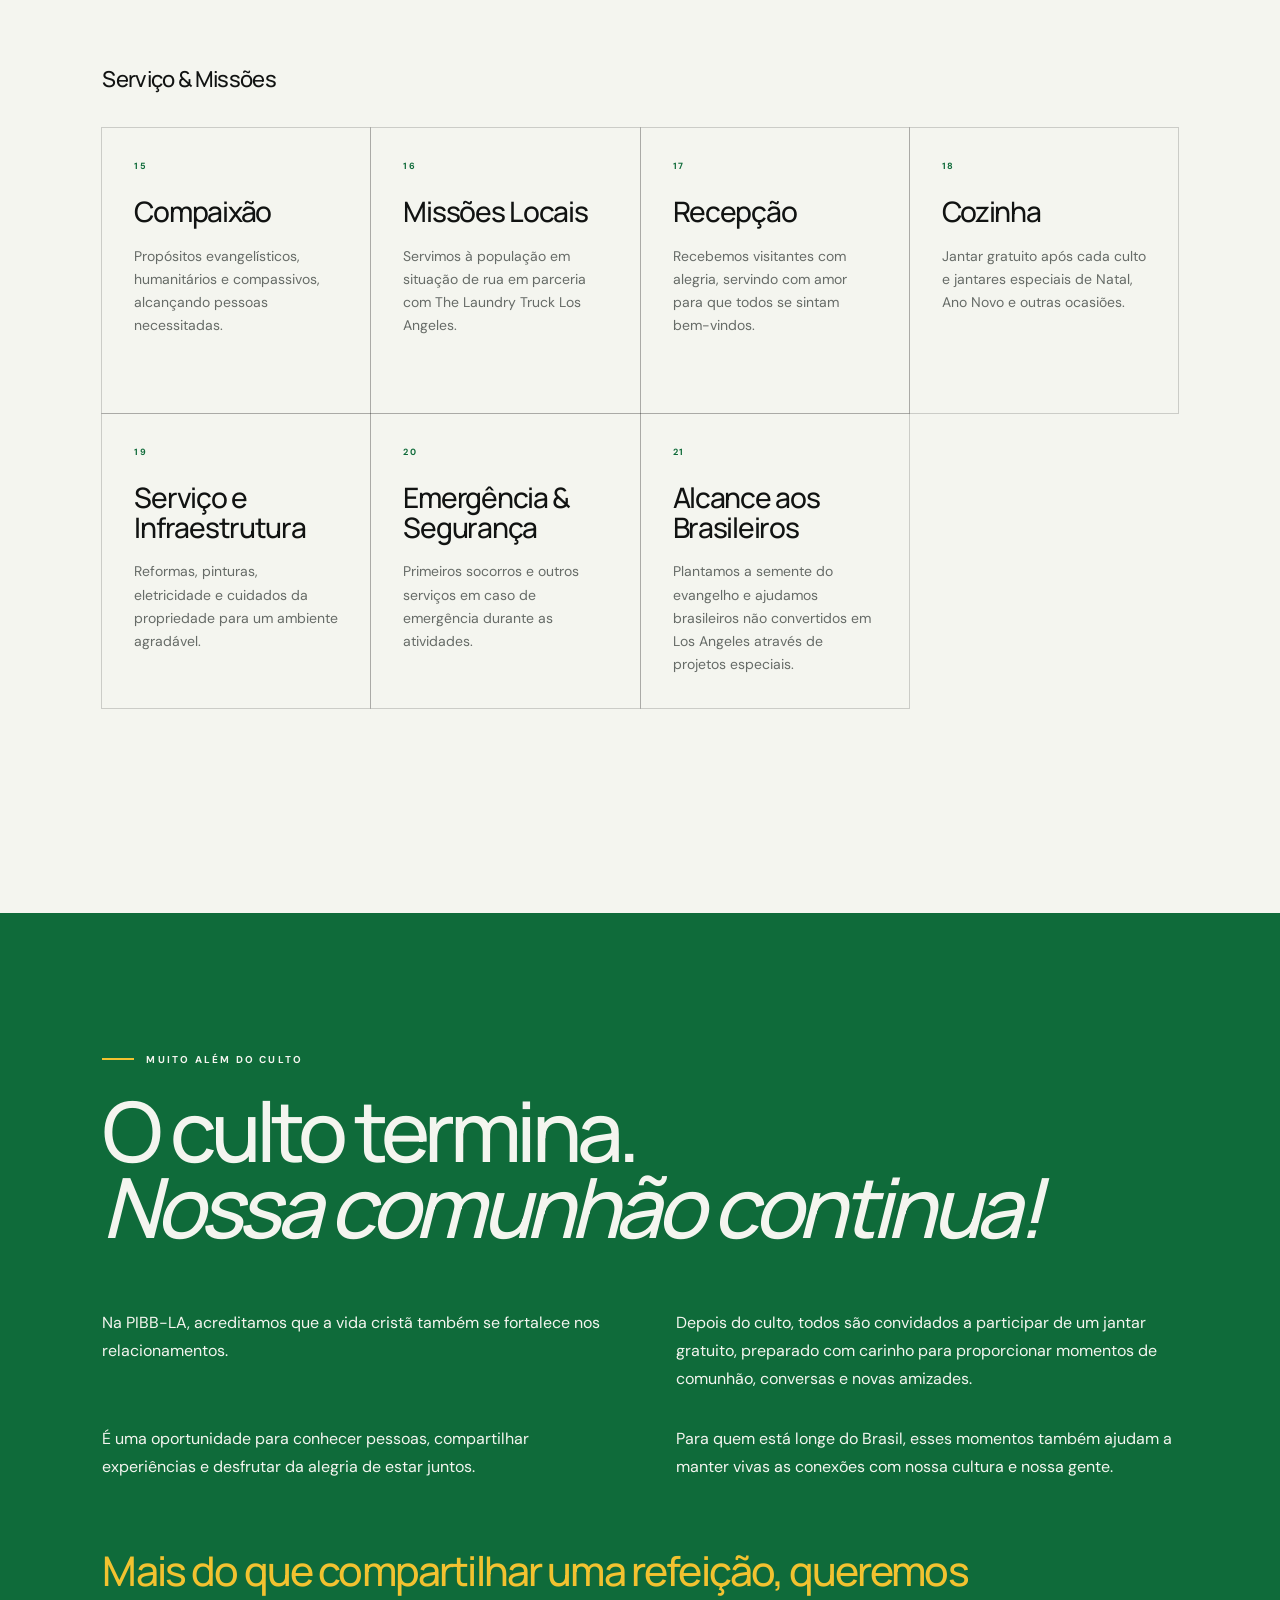
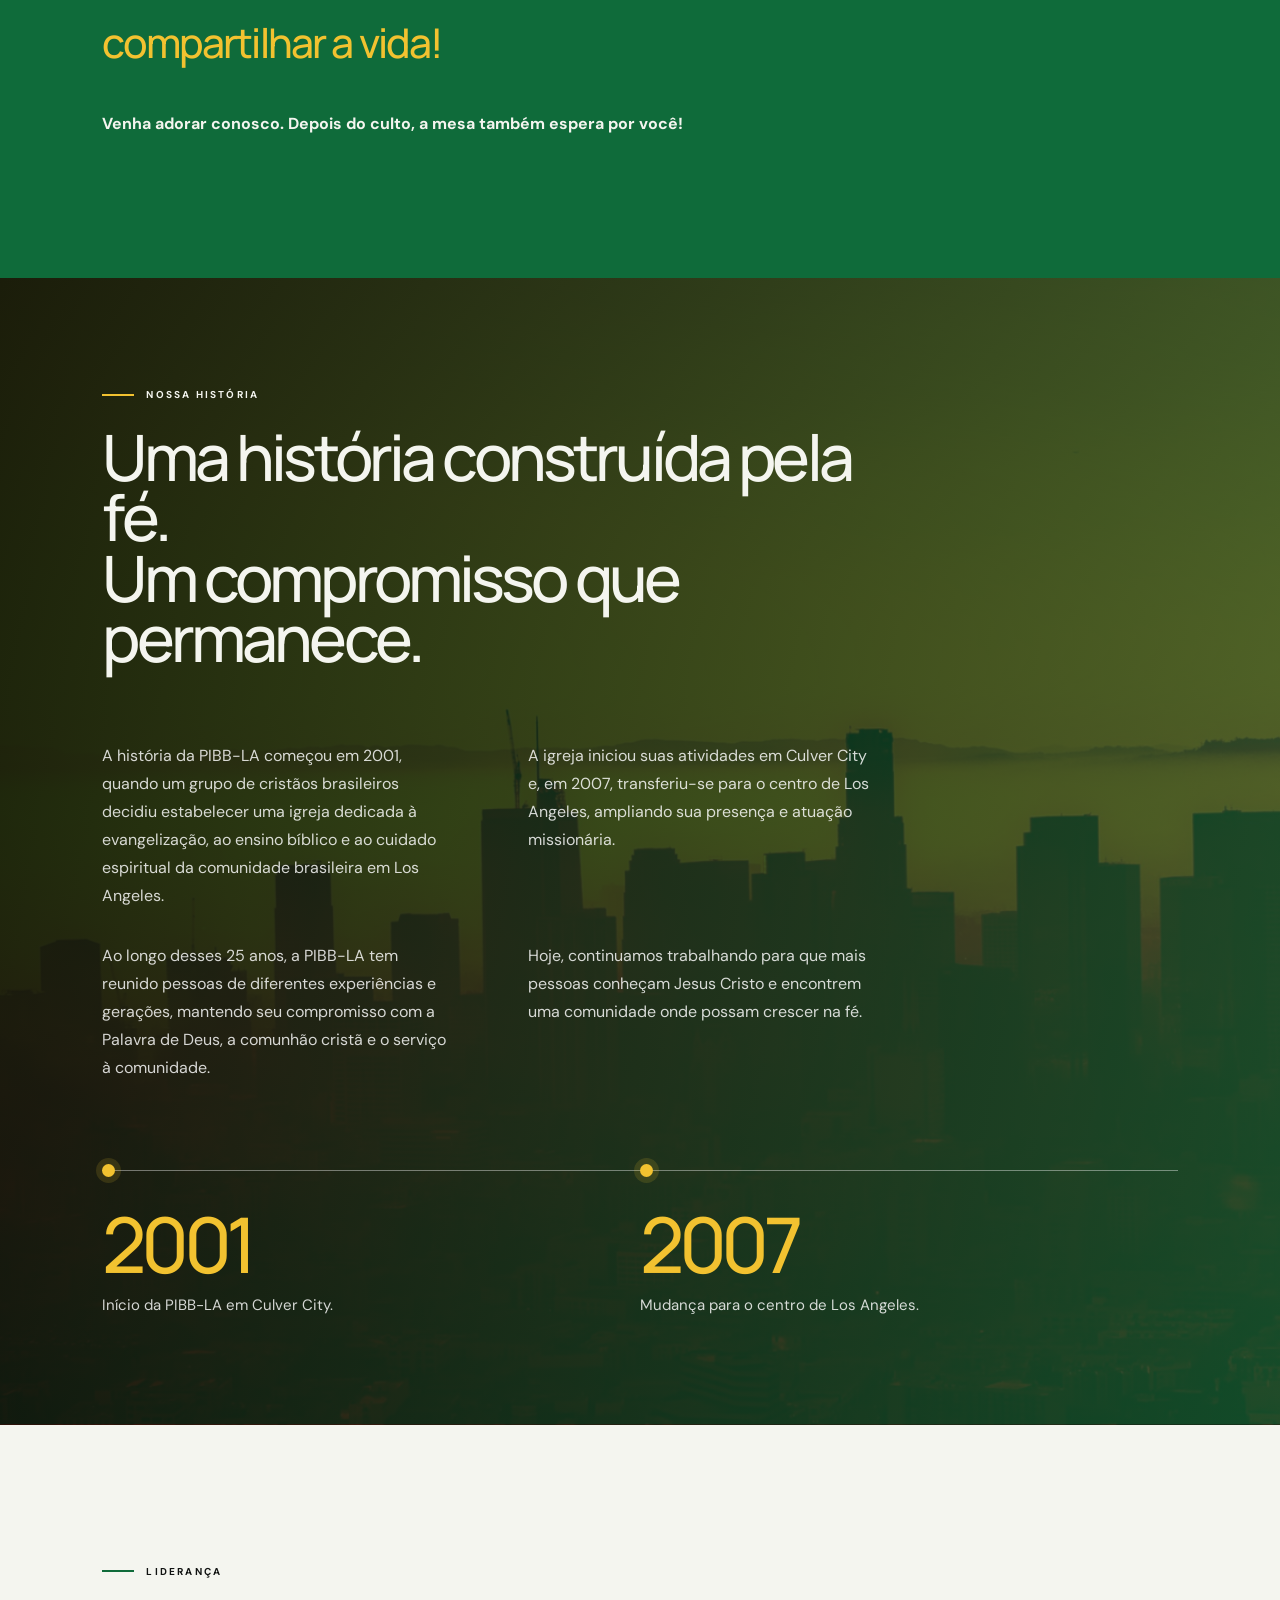
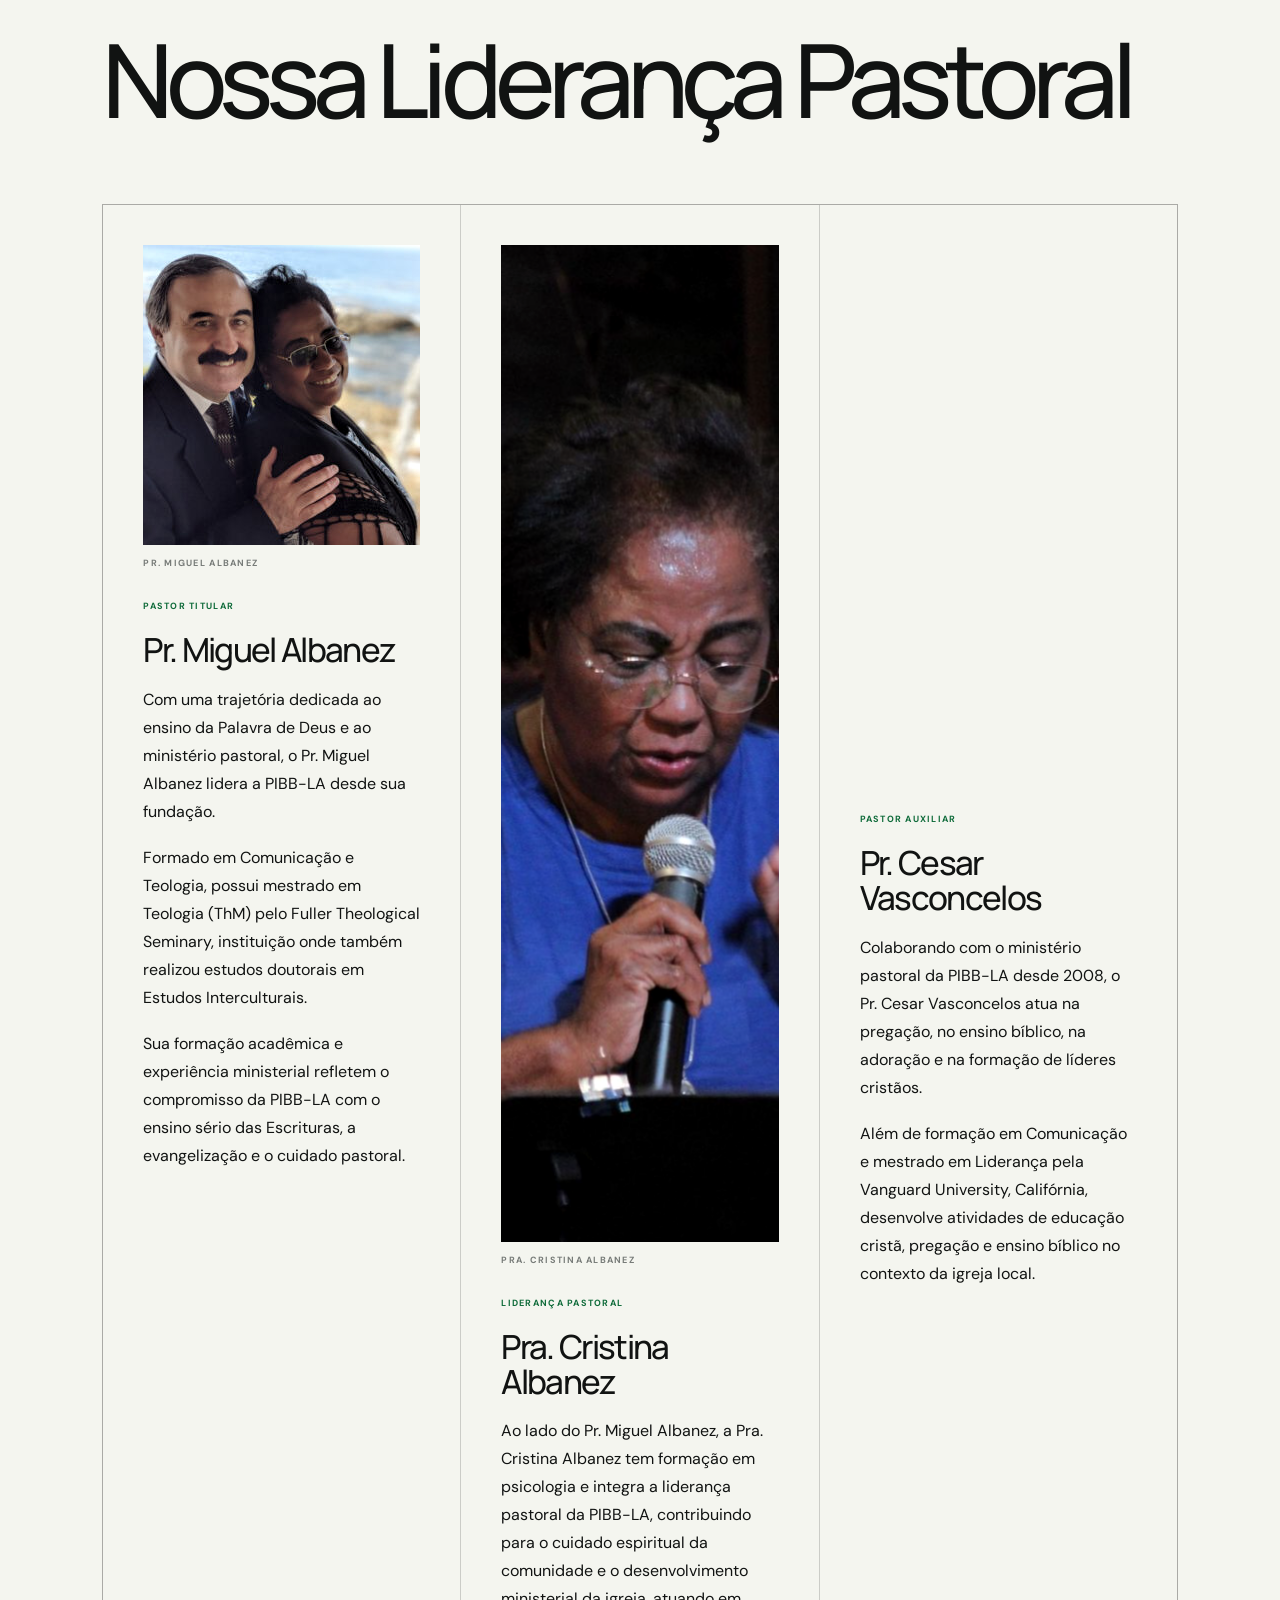
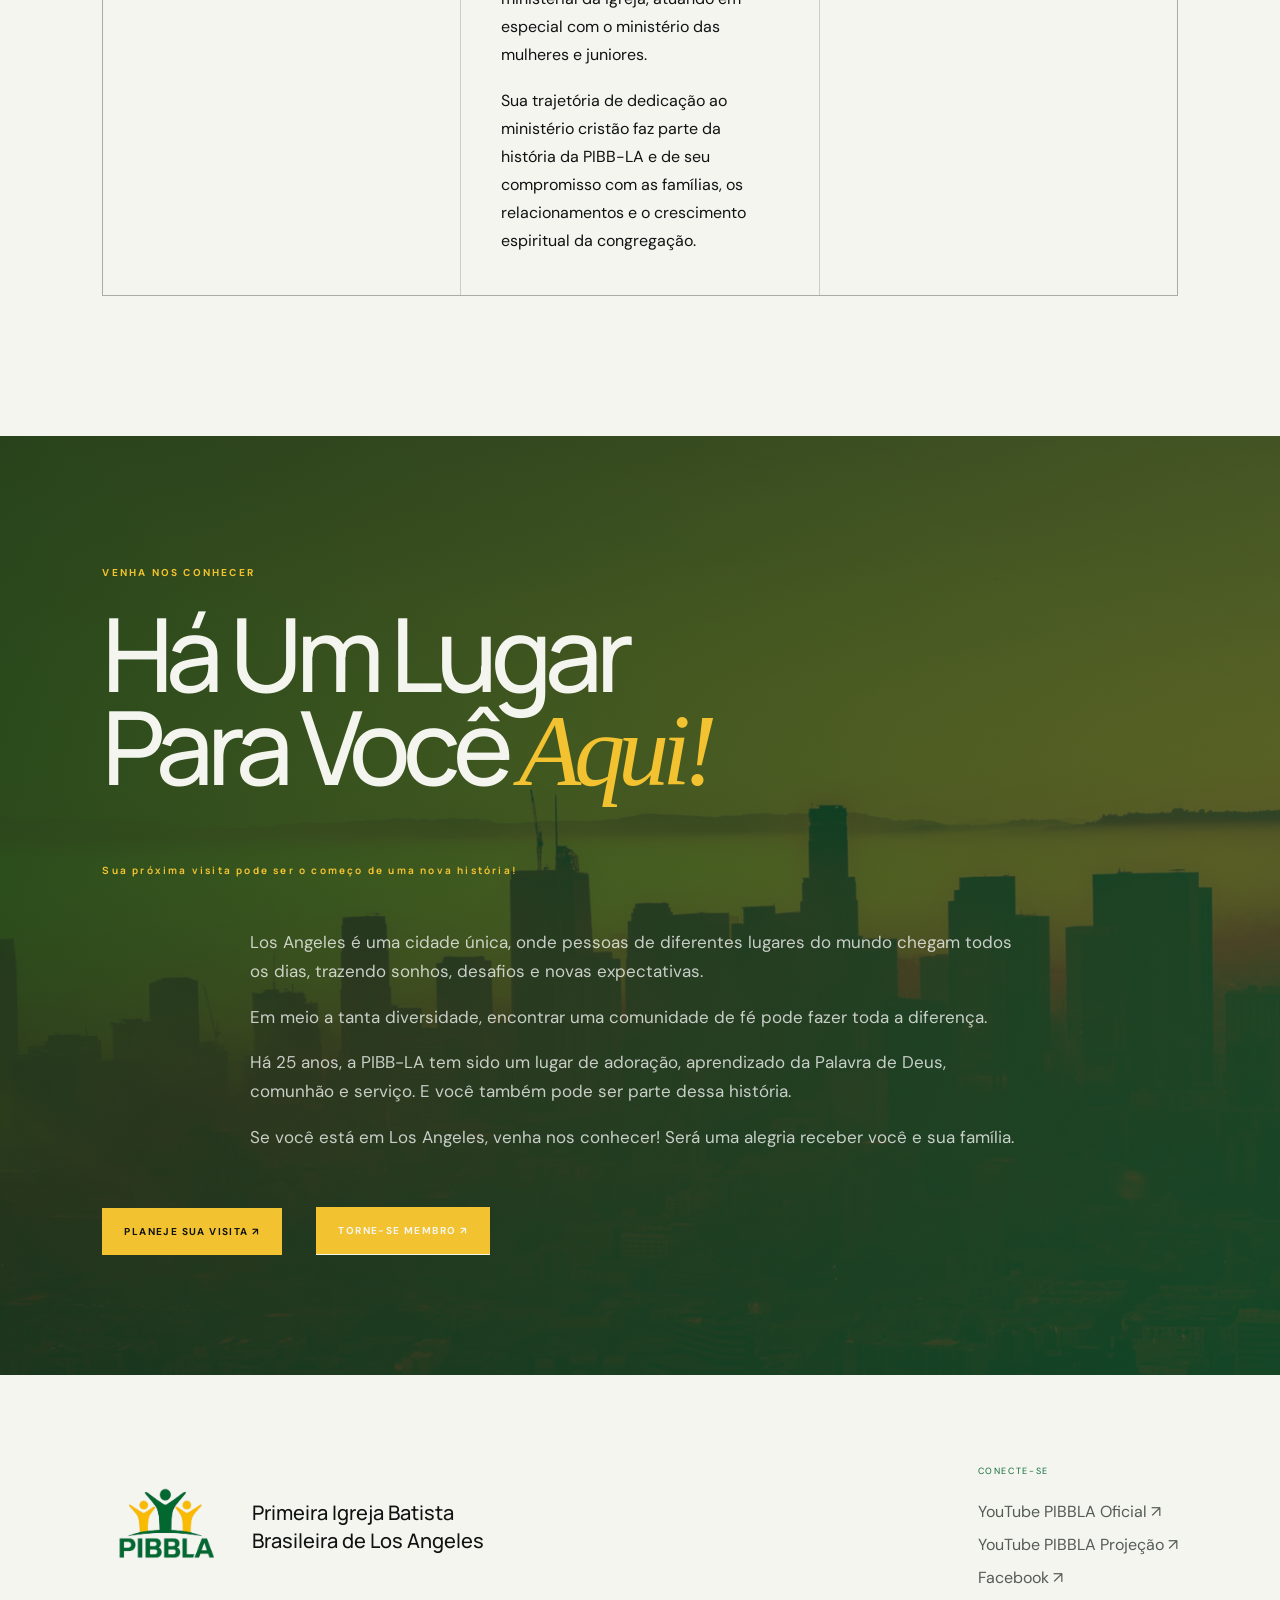
==== commit 4e096884: "new updates on about page" ====
--- a/sobre/index.html
+++ b/sobre/index.html
@@ -1,19 +1,124 @@
-<!doctype html><html lang="pt-BR"><head><meta charset="utf-8"><meta name="viewport" content="width=device-width,initial-scale=1"><meta name="description" content="Conheça a PIBBLA, sua fé, liderança, história e ministérios."><meta name="theme-color" content="#0F6B3A"><title>Sobre Nós | PIBBLA</title><link rel="icon" href="../public/pibbla-logo.png"><link rel="stylesheet" href="./styles.css"></head><body>
-<header class="site-header"><a class="brand" href="../#inicio" aria-label="PIBBLA — Início"><img src="../public/pibbla-logo.png" alt="Logo PIBBLA" width="128" height="128"></a><nav class="desktop-nav" aria-label="Navegação principal"><a href="../#inicio">INÍCIO</a><a class="current" href="./" aria-current="page">SOBRE NÓS</a><a href="https://www.youtube.com/@PIBBLAtv1/streams" target="_blank" rel="noopener noreferrer">MENSAGENS ↗</a><a href="../#contato">CONTATO</a></nav><details class="mobile-nav"><summary aria-label="Abrir menu"><span></span><span></span></summary><nav class="mobile-nav-panel" aria-label="Navegação para celular"><a href="../#inicio">INÍCIO</a><a aria-current="page" href="./">SOBRE NÓS</a><a href="https://www.youtube.com/@PIBBLAtv1/streams" target="_blank" rel="noopener noreferrer">MENSAGENS ↗</a><a href="../#contato">CONTATO</a></nav></details></header>
-<main id="topo">
-<section class="about-hero" aria-labelledby="hero-title"><div class="about-hero-photo" aria-hidden="true"></div><div class="about-hero-shade" aria-hidden="true"></div><div class="about-hero-content"><p class="eyebrow light">SOBRE A PIBBLA</p><h1 id="hero-title">Quem<br><em>somos?</em></h1><p><strong>Primeira Igreja Batista Brasileira de Los Angeles.</strong> Uma comunidade formada por muitas histórias e unida pelo compromisso de compartilhar o amor de Deus.</p></div><div class="about-hero-seal" aria-hidden="true"><span>PIBBLA</span><small>LOS ANGELES · CA</small></div><a class="scroll-cue" href="#quem-somos">CONHEÇA A PIBBLA <span>↓</span></a></section>
-<section class="intro-section" id="quem-somos"><div class="intro-title"><p class="eyebrow">QUEM SOMOS</p><h2>Uma igreja<br>para <em>todos.</em></h2></div><div class="intro-copy"><p class="lead">Primeira Igreja Batista Brasileira de Los Angeles.</p><p>Uma comunidade formada por muitas histórias e unida pelo compromisso de compartilhar o amor de Deus.</p></div></section>
-<section class="essence-section" aria-label="Nossa igreja"><article class="essence-card green-card"><span class="card-number">01</span><p class="eyebrow light">NOSSA EXPERIÊNCIA</p><h2>Louvor, Mensagem<br><em>&amp; Adoração</em></h2><p>Os cultos de adoração são realizados em português com tradução simultânea para inglês. Somos uma igreja alegre, vibrante e nossos cultos são contemporâneos, com expressões variadas de Adoração, Louvor e Mensagens.</p></article><article class="essence-card yellow-card"><span class="card-number">02</span><p class="eyebrow">NOSSA CASA</p><h2>Seja<br><em>bem-vindo!</em></h2><p>Nos empenhamos em levar a Palavra de Deus ao alcance de todos, comprometendo-nos a ser uma igreja missionária, ter comunhão uns com os outros e servir ao próximo.</p><p>A PIBBLA começou como uma igreja voltada para a comunidade brasileira de Los Angeles. Hoje é uma igreja com membros de diversas etnias e idiomas.</p></article></section>
-<section class="beliefs-section" id="cremos"><div class="beliefs-heading"><div><p class="eyebrow light">NOSSA DECLARAÇÃO DE FÉ</p><h2>Cremos.</h2></div><p class="beliefs-intro">Na Bíblia como a infalível e inspirada Palavra de Deus, nossa única regra de fé e conduta.</p></div><ol class="beliefs-list">
-<li><span class="belief-number">01</span><div><p>Em um só Deus eternamente existente em três pessoas: Pai, Filho e Espírito Santo.</p><small>Dt 6:4; Mt 28:19; Mc 12:29; 2 Co 13:13</small></div></li><li><span class="belief-number">02</span><div><p>No nascimento virginal de Jesus Cristo, sua morte vicária e expiatória, na sua ressurreição física e na sua ascensão ao Pai.</p><small>Is 7:14; Mt 1:22–23; 1 Co 15:3; 1 Pe 2:24; 3:18; At 1:10–11; Rm 8:34</small></div></li><li><span class="belief-number">03</span><div><p>Que o homem é pecador e está separado de Deus e somente pela fé no sacrifício vicário e expiatório de Jesus Cristo pode ser reconciliado com Deus.</p><small>Rm 3:23–24; 6:23; At 3:19; 10:43</small></div></li><li><span class="belief-number">04</span><div><p>Na salvação através do sangue de Jesus Cristo.</p><small>Rm 3:24–25; 1 Jo 5:10; Rm 10:13</small></div></li><li><span class="belief-number">05</span><div><p>No batismo nas águas por imersão.</p><small>Mt 28:19; Rm 6:1–4</small></div></li><li><span class="belief-number">06</span><div><p>Na cura divina através da obra redentora de Jesus na cruz.</p><small>Is 53:4; Mt 8:16–17; Tg 5:14–15</small></div></li><li><span class="belief-number">07</span><div><p>Na plenitude (ou batismo) do Espírito Santo, a qual pode ou não ser acompanhada por dons espirituais.</p><small>At 2:4; 10:44–46; Ef 5:18; 1 Co 12:1–11; Rm 12:4–8; Ef 4:11–12</small></div></li><li><span class="belief-number">08</span><div><p>No poder santificador do Espírito Santo, que capacita o cristão a viver uma vida santa.</p><small>1 Co 6:11; Hb 12:14; 1 Pe 1:2, 15–16</small></div></li><li><span class="belief-number">09</span><div><p>Na segunda vinda do Senhor Jesus Cristo.</p><small>Mt 24:30; 1 Ts 4:16–17; 1 Co 15:51–55; Ap 1:7; 19:7–9</small></div></li><li><span class="belief-number">10</span><div><p>Na vida eterna com Deus para os salvos e na perdição eterna para os não salvos.</p><small>Mt 25:41, 46; Jo 3:16–18; At 24:15; Lc 14:14; Ap 20:11–15</small></div></li></ol></section>
-<section class="leadership" id="pastores"><header><p class="eyebrow">LIDERANÇA</p><h2>Os Pastores</h2></header><div class="pastor-feature"><figure><img src="./assets/images/pastores.jpg" alt="Pastor Miguel Albanez e Pastora Cristina Albanez" width="300" height="300"><figcaption>PR. MIGUEL · PRA. CRISTINA</figcaption></figure><div><h3>Pr. Miguel Albanez<br>e Pra. Cristina Albanez</h3><p class="lead">Bem-vindo! É um prazer receber sua visita.</p><p>Meu nome é Miguel Albanez. Permita-me falar um pouco sobre mim mesmo: sou o filho mais velho de uma família com cinco filhos, quatro irmãos e uma irmã. Meu pai é filho de italianos. Minha mãe, penso que sua ascendência é de cristãos-novos.<sup><a href="#n1">1</a></sup></p><p>Cresci na pequena cidade de Candeias, em Minas Gerais. Creio que é por isso que até hoje gosto muito de montanhas! A propósito, moro no sopé das Montanhas de San Bernardino, quase à sombra do monte mais alto do sul da Califórnia. As janelas dos quartos dão para outro monte, a principal estação de esqui e snowboarding destas paragens.<sup><a href="#n2">2</a></sup></p></div></div>
-<div class="story"><div><p>Estudei em Candeias, Marília, Campo Belo e São Paulo. Nesta, fiz faculdade de Comunicações e depois de Teologia. Sempre gostei de línguas, história e geografia. Também gosto de conhecimentos gerais.</p><p>Falo português, inglês e espanhol e “arranho” o italiano. Sonho em fazer uma viagem por vários países em que eu possa usar cada uma destas línguas. Aqui na Califórnia, uso as três primeiras com frequência, pois se há uma cidade cosmopolita, é Los Angeles.</p><p>Deus me trouxe para os Estados Unidos por meio da instrumentalidade de um amigo, o Pr. Arnaldo Mendonça. Aqui cheguei em 1994. Fui estudar no Seminário Teológico Fuller, onde obtive o grau de Mestre em Teologia (ThM).</p><p>Seguimos, Cristina — minha esposa — e eu para a Baía de San Francisco e ali trabalhei por dois anos como pastor auxiliar da Igreja Internacional Mensagem de Paz. Também ali nasceu nossa filha, Caroline, a americana mais brasileira do mundo. Adora comida brasileira, fala e lê português e é uma excelente jogadora de futebol!</p></div><div><p>Voltei a Los Angeles e ao Fuller, onde fiz meus estudos doutorais em Estudos Interculturais (PhD). Nesse meio tempo, trabalhamos com a First Baptist Church of South Gate, à época pastoreada pelo Pr. Arnaldo Mendonça.</p><p>Ele nos ofereceu o pastorado do grupo brasileiro que lá se reunia. Um grupo de transição foi estabelecido e a congregação votou sair de South Gate e se estabelecer em região onde houvesse mais brasileiros.</p><p>Foi assim que, em janeiro/fevereiro de 2001, a PIBBLA começou na cidade de Culver City. Em 2007, a igreja mudou para o centro de Los Angeles.</p><p>Pela graça de Deus, somos uma igreja com vocação missionária. Entendemos ser nossa missão evangelizar os brasileiros e os demais grupos étnicos de Los Angeles e de outras partes do mundo e também servir, tanto quanto possível, às necessidades materiais dessas pessoas.</p></div></div><aside class="notes"><p id="n1"><b>1</b> Cristão-Novo — Denominação dada a judeu convertido recentemente ao cristianismo, ou a seu descendente, especialmente em Portugal e Espanha e posteriormente em suas colônias, inclusive o Brasil, durante conversões forçadas pela Inquisição nos séculos XV e XVI.</p><p id="n2"><b>2</b> Referência ao Monte San Gorgonio / região das Montanhas de San Bernardino e Big Bear Lake.</p></aside></section>
-<section class="history"><div><p class="eyebrow light">NOSSA HISTÓRIA</p><h2>Uma história<br>em movimento.</h2></div><ol><li><time datetime="2001">2001</time><span>Início da PIBBLA em Culver City.</span></li><li><time datetime="2007">2007</time><span>Mudança para o centro de Los Angeles.</span></li></ol></section>
-<section class="ministries" id="ministerios"><header><div><p class="eyebrow">SERVINDO JUNTOS</p><h2>Ministérios</h2></div><p>Diferentes formas de servir a Deus, cuidar de pessoas e fortalecer nossa comunidade.</p></header>
-<div class="group"><h3>Formação &amp; Fé</h3><div class="cards"><article><b>01</b><h4>Células</h4><p>Reuniões de estudo bíblico e oração nos lares dos membros da PIBBLA. Contate-nos para saber qual célula é a mais próxima da sua região.</p></article><article><b>02</b><h4>Escola de Teologia</h4><p>Nossa escola oferece a oportunidade de estudar teologia em uma instituição reconhecida nos EUA. Oferecemos bacharel em teologia com duas especializações.</p></article><article><b>03</b><h4>Missões Mundiais</h4><p>Colaboramos com o sustento de missionários na África, no México e no Brasil.</p><blockquote>“Ide por todo o mundo e pregai o evangelho a toda criatura.” <cite>Marcos 16:15</cite></blockquote></article></div></div>
-<div class="group"><h3>Comunidade &amp; Família</h3><div class="cards four"><article><b>04</b><h4>Família</h4><p>Fortalecemos as famílias através de atividades que promovem seu crescimento espiritual.</p></article><article><b>06</b><h4>Casais</h4><p>Estudo bíblico, jantares e confraternizações para fortalecer casais e famílias.</p></article><article><b>05</b><h4>Homens</h4><p>Reuniões nas áreas espiritual e social, com churrascos, atividades e estudos bíblicos.</p></article><article><b>07</b><h4>Mulheres</h4><p>Cafés, chás, conferências, retiros e encontros para atender a mulher nas áreas espiritual, social e emocional.</p></article></div></div>
-<div class="group"><h3>Crianças &amp; Jovens</h3><div class="cards"><article><b>10</b><h4>Adolescentes</h4><p>Ensino bíblico para que continuem crescendo no conhecimento e na graça do Senhor Jesus.</p></article><article><b>09</b><h4>Living For Zion</h4><p>Alcançamos jovens com a Palavra de Deus numa linguagem atual e relevante, através de reuniões, cultos e retiros.</p></article><article><b>08</b><h4>Crianças</h4><p>Ensino bíblico por faixas etárias com recursos e métodos atuais e bíblicos, alcançando a mente e o espírito das crianças.</p></article></div></div>
-<div class="group"><h3>Culto &amp; Produção</h3><div class="cards four"><article><b>11</b><h4>Louvor</h4><p>Equipes que conduzem a igreja à adoração com músicas em português e inglês.</p></article><article><b>12</b><h4>Projeção</h4><p>Projeção de letras, conteúdos e imagens que contribuem para aproximar os adoradores do Senhor.</p><a href="https://www.youtube.com/@pibblaprojecao" target="_blank" rel="noopener noreferrer">YouTube</a></article><article><b>13</b><h4>Transmissão</h4><p>Levamos a adoração e a pregação da Palavra ao mundo e a quem não pode estar presencialmente.</p></article><article><b>14</b><h4>Eventos</h4><p>Peças teatrais, eventos especiais, jantares de Natal e Ano Novo e outras celebrações. Alguns requerem reserva.</p></article></div></div>
-<div class="group"><h3>Serviço &amp; Missões</h3><div class="cards four"><article><b>15</b><h4>Compaixão</h4><p>Propósitos evangelísticos, humanitários e compassivos, alcançando pessoas necessitadas.</p></article><article><b>16</b><h4>Missões Locais</h4><p>Servimos à população em situação de rua em parceria com The Laundry Truck Los Angeles.</p></article><article><b>17</b><h4>Boas-vindas</h4><p>Recebemos visitantes com alegria, servindo com amor para que todos se sintam bem-vindos.</p></article><article><b>18</b><h4>Cozinha</h4><p>Jantar gratuito após cada culto e jantares especiais de Natal, Ano Novo e outras ocasiões.</p></article><article><b>19</b><h4>Manutenção</h4><p>Reformas, pinturas, eletricidade e cuidados da propriedade para um ambiente agradável.</p></article><article><b>20</b><h4>Segurança</h4><p>Primeiros socorros e outros serviços em caso de emergência durante as atividades.</p></article><article><b>21</b><h4>Alcance aos Brasileiros</h4><p>Plantamos a semente do evangelho e ajudamos brasileiros não convertidos em Los Angeles através de projetos especiais.</p></article></div></div></section>
-<section class="welcome-band membership-cta"><p>FAÇA PARTE DA PIBBLA</p><h2>Torne-se<br><em>membro.</em></h2><p class="welcome-copy">Dê o próximo passo na sua caminhada de fé e faça parte da nossa comunidade em Los Angeles.</p><div class="actions"><a class="primary-button" href="https://docs.google.com/forms/d/e/1FAIpQLSdh1OO-Rg3kydW6o-V_kcnuHa6JgHrzKu--kzydg1na37UKzQ/viewform?usp=header" target="_blank" rel="noopener noreferrer">ACESSAR FORMULÁRIO DE MEMBRESIA ↗</a></div></section></main>
-<footer><div class="footer-brand"><img src="../public/pibbla-logo.png" alt="PIBBLA" width="124" height="124"><p>Primeira Igreja Batista<br>Brasileira de Los Angeles</p></div><div class="footer-links"><div><span>CONECTE-SE</span><a href="https://www.youtube.com/@PIBBLAtv1/streams" target="_blank" rel="noopener noreferrer">YouTube PIBBLA Oficial ↗</a><a href="https://www.youtube.com/@pibblaprojecao" target="_blank" rel="noopener noreferrer">YouTube PIBBLA Projeção ↗</a><a href="https://www.facebook.com/pibbla/" target="_blank" rel="noopener noreferrer">Facebook ↗</a></div></div><div class="footer-bottom"><p>© PIBBLA | Todos os Direitos Reservados.</p><a href="#topo">VOLTAR AO TOPO ↑</a></div></footer><script src="./page.js"></script></body></html>
+<!doctype html>
+<html lang="pt-BR">
+<head>
+  <meta charset="utf-8">
+  <meta name="viewport" content="width=device-width,initial-scale=1">
+  <meta name="description" content="Conheça a PIBB-LA, sua fé, comunidade, história, ministérios e liderança pastoral.">
+  <meta name="theme-color" content="#0F6B3A">
+  <title>Sobre Nós | PIBBLA</title>
+  <link rel="icon" href="../public/pibbla-logo.png">
+  <link rel="stylesheet" href="./styles.css">
+</head>
+<body>
+  <header class="site-header">
+    <a class="brand" href="../#inicio" aria-label="PIBBLA — Início"><img src="../public/pibbla-logo.png" alt="Logo PIBBLA" width="128" height="128"></a>
+    <nav class="desktop-nav" aria-label="Navegação principal">
+      <a href="../#inicio">INÍCIO</a><a class="current" href="./" aria-current="page">SOBRE NÓS</a><a href="https://www.youtube.com/@PIBBLAtv1/streams" target="_blank" rel="noopener noreferrer">MENSAGENS ↗</a><a href="../#contato">CONTATO</a>
+    </nav>
+    <details class="mobile-nav"><summary aria-label="Abrir menu"><span></span><span></span></summary><nav class="mobile-nav-panel" aria-label="Navegação para celular"><a href="../#inicio">INÍCIO</a><a aria-current="page" href="./">SOBRE NÓS</a><a href="https://www.youtube.com/@PIBBLAtv1/streams" target="_blank" rel="noopener noreferrer">MENSAGENS ↗</a><a href="../#contato">CONTATO</a></nav></details>
+  </header>
+
+  <main id="topo">
+    <section class="about-hero" aria-labelledby="hero-title">
+      <div class="about-hero-photo" aria-hidden="true"></div><div class="about-hero-shade" aria-hidden="true"></div>
+      <div class="about-hero-content"><p class="eyebrow light">SOBRE A PIBBLA</p><h1 id="hero-title">Quem<br><em>Somos</em></h1><p><strong>Uma igreja brasileira.</strong> Uma família de fé.</p></div>
+      <div class="about-hero-seal" aria-hidden="true"><span>PIBBLA</span><small>LOS ANGELES · CA</small></div>
+      <a class="scroll-cue" href="#quem-somos">CONHEÇA A PIBBLA <span>↓</span></a>
+    </section>
+
+    <section class="intro-section" id="quem-somos" aria-labelledby="quem-somos-title">
+      <div class="intro-title"><p class="eyebrow">QUEM SOMOS</p><h2 id="quem-somos-title">Uma igreja brasileira.<br><em>Uma família de fé.</em></h2></div>
+      <div class="intro-copy editorial-copy">
+        <p class="lead">A Primeira Igreja Batista Brasileira de Los Angeles (PIBB-LA) nasceu com o propósito de compartilhar o Evangelho de Jesus Cristo com a comunidade brasileira no sul da Califórnia.</p>
+        <p>Ao longo de 25 anos, nossa comunidade segue fiel a Deus, abraçando cristãos de diferentes origens, idades e histórias de vida.</p>
+        <p>Somos uma igreja cristã comprometida com o ensino fiel das Escrituras, a adoração a Deus, o discipulado, a comunhão e o serviço ao próximo.</p>
+        <p>Acreditamos que a igreja é mais do que um lugar de reuniões. É uma família onde pessoas podem conhecer a Jesus, crescer na fé, desenvolver seus dons e compartilhar a vida.</p>
+        <p>Nossa missão é adorar a Deus, fazer discípulos de Jesus Cristo, promover a comunhão e servir à comunidade, anunciando o Evangelho em Los Angeles e além de suas fronteiras.</p>
+      </div>
+    </section>
+
+    <section class="essence-section" aria-label="Nossa igreja">
+      <article class="essence-card green-card"><span class="card-number">01</span><p class="eyebrow light">NOSSA EXPERIÊNCIA</p><h2>Louvor, Mensagem<br><em>&amp; Adoração</em></h2><p>Os cultos de adoração são realizados em português com tradução simultânea para inglês. Somos uma igreja alegre, vibrante e nossos cultos são contemporâneos, com expressões variadas de Adoração, Louvor e Mensagens.</p></article>
+      <article class="essence-card yellow-card"><span class="card-number">02</span><p class="eyebrow">NOSSA CASA</p><h2>Seja<br><em>bem-vindo!</em></h2><p>Nos empenhamos em levar a Palavra de Deus ao alcance de todos, comprometendo-nos a ser uma igreja missionária, ter comunhão uns com os outros e servir ao próximo.</p><p>A PIBBLA começou como uma igreja voltada para a comunidade brasileira de Los Angeles. Hoje é uma igreja com membros de diversas etnias e idiomas.</p></article>
+    </section>
+
+    <section class="beliefs-section" id="cremos" aria-labelledby="faith-title">
+      <div class="beliefs-heading"><div><p class="eyebrow light">NOSSA FÉ</p><h2 id="faith-title">Nossa Fé</h2></div><p class="beliefs-intro">A Palavra de Deus no centro de tudo.</p></div>
+      <div class="faith-copy">
+        <div><p>Em um mundo de tantas vozes, acreditamos que a Bíblia continua sendo o fundamento seguro para conhecer a Deus e orientar nossa vida. Na PIBB-LA, levamos a sério o ensino das Escrituras.</p><p>Nossas mensagens procuram apresentar com fidelidade e clareza as verdades bíblicas, ajudando cada pessoa a conhecer mais profundamente a Jesus Cristo e a aplicar seus ensinamentos à vida cotidiana.</p></div>
+        <div><p>Cremos na salvação pela graça de Deus, mediante a fé em Jesus Cristo, em sua morte e ressurreição, e no poder transformador do Espírito Santo.</p><p>Valorizamos uma fé que não se limita às palavras, mas se manifesta no caráter, nos relacionamentos, na família e no serviço ao próximo.</p></div>
+      </div>
+      <p class="statement light-statement">Conhecer a Palavra. Viver a Palavra. Compartilhar a Palavra.</p>
+      <ol class="beliefs-list" aria-label="Declaração de fé da PIBB-LA">
+        <li><span class="belief-number">01</span><div><p>Em um só Deus eternamente existente em três pessoas: Pai, Filho e Espírito Santo.</p><small>Dt 6:4; Mt 28:19; Mc 12:29; 2 Co 13:13</small></div></li>
+        <li><span class="belief-number">02</span><div><p>No nascimento virginal de Jesus Cristo, sua morte vicária e expiatória, na sua ressurreição física e na sua ascensão ao Pai.</p><small>Is 7:14; Mt 1:22–23; 1 Co 15:3; 1 Pe 2:24; 3:18; At 1:10–11; Rm 8:34</small></div></li>
+        <li><span class="belief-number">03</span><div><p>Que o homem é pecador e está separado de Deus e somente pela fé no sacrifício vicário e expiatório de Jesus Cristo pode ser reconciliado com Deus.</p><small>Rm 3:23–24; 6:23; At 3:19; 10:43</small></div></li>
+        <li><span class="belief-number">04</span><div><p>Na salvação através do sangue de Jesus Cristo.</p><small>Rm 3:24–25; 1 Jo 5:10; Rm 10:13</small></div></li>
+        <li><span class="belief-number">05</span><div><p>No batismo nas águas por imersão.</p><small>Mt 28:19; Rm 6:1–4</small></div></li>
+        <li><span class="belief-number">06</span><div><p>Na cura divina através da obra redentora de Jesus na cruz.</p><small>Is 53:4; Mt 8:16–17; Tg 5:14–15</small></div></li>
+        <li><span class="belief-number">07</span><div><p>Na plenitude (ou batismo) do Espírito Santo, a qual pode ou não ser acompanhada por dons espirituais.</p><small>At 2:4; 10:44–46; Ef 5:18; 1 Co 12:1–11; Rm 12:4–8; Ef 4:11–12</small></div></li>
+        <li><span class="belief-number">08</span><div><p>No poder santificador do Espírito Santo, que capacita o cristão a viver uma vida santa.</p><small>1 Co 6:11; Hb 12:14; 1 Pe 1:2, 15–16</small></div></li>
+        <li><span class="belief-number">09</span><div><p>Na segunda vinda do Senhor Jesus Cristo.</p><small>Mt 24:30; 1 Ts 4:16–17; 1 Co 15:51–55; Ap 1:7; 19:7–9</small></div></li>
+        <li><span class="belief-number">10</span><div><p>Na vida eterna com Deus para os salvos e na perdição eterna para os não salvos.</p><small>Mt 25:41, 46; Jo 3:16–18; At 24:15; Lc 14:14; Ap 20:11–15</small></div></li>
+      </ol>
+    </section>
+
+    <section class="editorial-section welcome-community" aria-labelledby="welcome-community-title">
+      <header class="section-heading"><div><p class="eyebrow">VOCÊ É BEM-VINDO</p><h2 id="welcome-community-title">Um Lugar<br>Para Você</h2></div><p class="section-subtitle">Sinta-se em casa, mesmo longe do Brasil.</p></header>
+      <div class="section-intro"><p>Mudar de país, começar uma nova etapa da vida ou simplesmente visitar uma cidade desconhecida pode trazer experiências inesquecíveis.</p><p>E tudo fica ainda melhor quando encontramos pessoas com quem podemos vivenciar nossa fé, nossa cultura e nossas experiências em Deus.</p><p>Na PIBB-LA, queremos que você se sinta bem-vindo desde o primeiro momento.</p></div>
+      <div class="cards welcome-cards">
+        <article><b>01</b><h3>Está chegando à Califórnia?</h3><p>Encontre uma comunidade cristã para acompanhar você e sua família nesta nova etapa.</p></article>
+        <article><b>02</b><h3>Está visitando Los Angeles?</h3><p>Reserve um momento da sua viagem para adorar a Deus e desfrutar da comunhão com outros brasileiros.</p></article>
+        <article><b>03</b><h3>Já mora no sul da Califórnia?</h3><p>Venha conhecer pessoas, construir amizades e fazer parte de uma comunidade comprometida com o crescimento espiritual.</p></article>
+      </div>
+      <p class="statement">Seja qual for sua história, queremos conhecer você!</p>
+    </section>
+
+    <section class="editorial-section family-section" aria-labelledby="family-title">
+      <header class="section-heading"><div><p class="eyebrow">PARA TODAS AS GERAÇÕES</p><h2 id="family-title">Uma Igreja Para<br>Toda a Família</h2></div><p class="section-subtitle">Crescendo juntos na fé.</p></header>
+      <div class="section-intro"><p>Sua família é um propósito de Deus! Cada geração precisa do ambiente e pessoas apropriadas para conhecer Jesus Cristo e crescer espiritualmente.</p><p>A PIBB-LA conta com ministérios e atividades voltados para crianças, adolescentes, jovens, casais, homens e mulheres, fortalecendo os relacionamentos e incentivando uma vida cristã em saudável comunhão.</p></div>
+      <div class="cards family-cards">
+        <article><b>01</b><h3>PIBB-LA Kidz</h3><p>Nosso ministério infantil atende crianças de até 9 anos, oferecendo ensino bíblico apropriado à idade, em um ambiente de aprendizado e convivência.</p></article>
+        <article><b>02</b><h3>Juniores</h3><p>Voltado para crianças e adolescentes de até 13 anos, contribui para o desenvolvimento da fé, dos valores cristãos e dos relacionamentos nessa importante fase da vida.</p></article>
+      </div>
+      <p class="statement">Seja parte de uma igreja onde diferentes gerações podem adorar, aprender e servir a Deus.</p>
+    </section>
+
+    <section class="ministries" id="ministerios" aria-labelledby="ministries-title">
+      <header><div><p class="eyebrow">SERVINDO JUNTOS</p><h2 id="ministries-title">Nossos Ministérios</h2></div><div class="ministries-intro"><p class="section-subtitle">Descubra seu lugar. Desenvolva seus dons. Faça a diferença.</p><p>Deus concede dons e capacidades a seus filhos para que produzam crescimento da igreja e no serviço ao próximo. Na PIBB-LA, nossos ministérios são ambientes para aprender, desenvolver relacionamentos, crescer espiritualmente e participar ativamente da missão cristã.</p><p>Seja no ensino, na música, no cuidado com pessoas, na evangelização, nas atividades sociais ou nos serviços de apoio, há muitas maneiras de colocar sua fé em ação.</p><p>Conheça nossos ministérios e entre em contato conosco para descobrir como você também pode participar!</p></div></header>
+      <div class="group"><h3>Formação &amp; Fé</h3><div class="cards"><article><b>01</b><h4>Células</h4><p>Reuniões de estudo bíblico e oração nos lares dos membros da PIBBLA. Contate-nos para saber qual célula é a mais próxima da sua região.</p></article><article><b>02</b><h4>Escola de Teologia</h4><p>Nossa escola oferece a oportunidade de estudar teologia em uma instituição reconhecida nos EUA. Oferecemos bacharel em teologia com duas especializações.</p></article><article><b>03</b><h4>Missões Mundiais</h4><p>Colaboramos com o sustento de missionários na África, no México e no Brasil.</p><blockquote>“Ide por todo o mundo e pregai o evangelho a toda criatura.” <cite>Marcos 16:15</cite></blockquote></article><article><b>22</b><h4>Diáconos</h4></article></div></div>
+      <div class="group"><h3>Comunidade &amp; Família</h3><div class="cards four"><article><b>04</b><h4>Família</h4><p>Fortalecemos as famílias através de atividades que promovem seu crescimento espiritual.</p></article><article><b>06</b><h4>Casais</h4><p>Estudo bíblico, jantares e confraternizações para fortalecer casais e famílias.</p></article><article><b>05</b><h4>Homens</h4><p>Reuniões nas áreas espiritual e social, com churrascos, atividades e estudos bíblicos.</p></article><article><b>07</b><h4>Mulheres</h4><p>Cafés, chás, conferências, retiros e encontros para atender a mulher nas áreas espiritual, social e emocional.</p></article></div></div>
+      <div class="group"><h3>Crianças &amp; Jovens</h3><div class="cards four"><article><b>10</b><h4>Adolescentes</h4><p>Ensino bíblico para que continuem crescendo no conhecimento e na graça do Senhor Jesus.</p></article><article><b>09</b><h4>Living For Zion</h4><p>Alcançamos jovens com a Palavra de Deus numa linguagem atual e relevante, através de reuniões, cultos e retiros.</p></article><article><b>08</b><h4>PIBB-LA Kidz</h4><p>Ensino bíblico por faixas etárias com recursos e métodos atuais e bíblicos, alcançando a mente e o espírito das crianças.</p></article><article><b>23</b><h4>Juniores</h4><p>Voltado para crianças e adolescentes de até 13 anos, contribui para o desenvolvimento da fé, dos valores cristãos e dos relacionamentos nessa importante fase da vida.</p></article></div></div>
+      <div class="group"><h3>Culto &amp; Produção</h3><div class="cards four"><article><b>11</b><h4>Louvor</h4><p>Equipes que conduzem a igreja à adoração com músicas em português e inglês.</p></article><article><b>12</b><h4>Projeção</h4><p>Projeção de letras, conteúdos e imagens que contribuem para aproximar os adoradores do Senhor.</p><a href="https://www.youtube.com/@pibblaprojecao" target="_blank" rel="noopener noreferrer">YouTube</a></article><article><b>13</b><h4>Mídia &amp; Streaming</h4><p>Levamos a adoração e a pregação da Palavra ao mundo e a quem não pode estar presencialmente.</p></article><article><b>14</b><h4>Eventos &amp; Festas</h4><p>Peças teatrais, eventos especiais, jantares de Natal e Ano Novo e outras celebrações. Alguns requerem reserva.</p></article></div></div>
+      <div class="group"><h3>Serviço &amp; Missões</h3><div class="cards four"><article><b>15</b><h4>Compaixão</h4><p>Propósitos evangelísticos, humanitários e compassivos, alcançando pessoas necessitadas.</p></article><article><b>16</b><h4>Missões Locais</h4><p>Servimos à população em situação de rua em parceria com The Laundry Truck Los Angeles.</p></article><article><b>17</b><h4>Recepção</h4><p>Recebemos visitantes com alegria, servindo com amor para que todos se sintam bem-vindos.</p></article><article><b>18</b><h4>Cozinha</h4><p>Jantar gratuito após cada culto e jantares especiais de Natal, Ano Novo e outras ocasiões.</p></article><article><b>19</b><h4>Serviço e Infraestrutura</h4><p>Reformas, pinturas, eletricidade e cuidados da propriedade para um ambiente agradável.</p></article><article><b>20</b><h4>Emergência &amp; Segurança</h4><p>Primeiros socorros e outros serviços em caso de emergência durante as atividades.</p></article><article><b>21</b><h4>Alcance aos Brasileiros</h4><p>Plantamos a semente do evangelho e ajudamos brasileiros não convertidos em Los Angeles através de projetos especiais.</p></article></div></div>
+    </section>
+
+    <section class="feature-band" aria-labelledby="beyond-title">
+      <div><p class="eyebrow light">MUITO ALÉM DO CULTO</p><h2 id="beyond-title">O culto termina.<br><em>Nossa comunhão continua!</em></h2></div>
+      <div class="feature-copy"><p>Na PIBB-LA, acreditamos que a vida cristã também se fortalece nos relacionamentos.</p><p>Depois do culto, todos são convidados a participar de um jantar gratuito, preparado com carinho para proporcionar momentos de comunhão, conversas e novas amizades.</p><p>É uma oportunidade para conhecer pessoas, compartilhar experiências e desfrutar da alegria de estar juntos.</p><p>Para quem está longe do Brasil, esses momentos também ajudam a manter vivas as conexões com nossa cultura e nossa gente.</p><p class="feature-quote">Mais do que compartilhar uma refeição, queremos compartilhar a vida!</p><p>Venha adorar conosco. Depois do culto, a mesa também espera por você!</p></div>
+    </section>
+
+    <section class="history" aria-labelledby="history-title">
+      <div><p class="eyebrow light">NOSSA HISTÓRIA</p><h2 id="history-title">Uma história construída pela fé.<br>Um compromisso que permanece.</h2></div>
+      <div class="history-content"><p>A história da PIBB-LA começou em 2001, quando um grupo de cristãos brasileiros decidiu estabelecer uma igreja dedicada à evangelização, ao ensino bíblico e ao cuidado espiritual da comunidade brasileira em Los Angeles.</p><p>A igreja iniciou suas atividades em Culver City e, em 2007, transferiu-se para o centro de Los Angeles, ampliando sua presença e atuação missionária.</p><p>Ao longo desses 25 anos, a PIBB-LA tem reunido pessoas de diferentes experiências e gerações, mantendo seu compromisso com a Palavra de Deus, a comunhão cristã e o serviço à comunidade.</p><p>Hoje, continuamos trabalhando para que mais pessoas conheçam Jesus Cristo e encontrem uma comunidade onde possam crescer na fé.</p></div>
+      <ol><li><time datetime="2001">2001</time><span>Início da PIBB-LA em Culver City.</span></li><li><time datetime="2007">2007</time><span>Mudança para o centro de Los Angeles.</span></li></ol>
+    </section>
+
+    <section class="leadership" id="pastores" aria-labelledby="leadership-title">
+      <header><p class="eyebrow">LIDERANÇA</p><h2 id="leadership-title">Nossa Liderança Pastoral</h2></header>
+      <div class="leadership-profiles">
+        <article class="leader-profile"><figure><img src="./assets/images/pastores.jpg" alt="Pastor Miguel Albanez e Pastora Cristina Albanez" width="300" height="300"><figcaption>PR. MIGUEL ALBANEZ</figcaption></figure><div><p class="leader-role">PASTOR TITULAR</p><h3>Pr. Miguel Albanez</h3><p>Com uma trajetória dedicada ao ensino da Palavra de Deus e ao ministério pastoral, o Pr. Miguel Albanez lidera a PIBB-LA desde sua fundação.</p><p>Formado em Comunicação e Teologia, possui mestrado em Teologia (ThM) pelo Fuller Theological Seminary, instituição onde também realizou estudos doutorais em Estudos Interculturais.</p><p>Sua formação acadêmica e experiência ministerial refletem o compromisso da PIBB-LA com o ensino sério das Escrituras, a evangelização e o cuidado pastoral.</p></div></article>
+        <article class="leader-profile"><figure><img src="../public/pr-cristina.png" alt="Pastora Cristina Albanez durante um culto" width="997" height="997"><figcaption>PRA. CRISTINA ALBANEZ</figcaption></figure><div><p class="leader-role">LIDERANÇA PASTORAL</p><h3>Pra. Cristina Albanez</h3><p>Ao lado do Pr. Miguel Albanez, a Pra. Cristina Albanez tem formação em psicologia e integra a liderança pastoral da PIBB-LA, contribuindo para o cuidado espiritual da comunidade e o desenvolvimento ministerial da igreja, atuando em especial com o ministério das mulheres e juniores.</p><p>Sua trajetória de dedicação ao ministério cristão faz parte da história da PIBB-LA e de seu compromisso com as famílias, os relacionamentos e o crescimento espiritual da congregação.</p></div></article>
+        <article class="leader-profile text-only"><div><p class="leader-role">PASTOR AUXILIAR</p><h3>Pr. Cesar Vasconcelos</h3><p>Colaborando com o ministério pastoral da PIBB-LA desde 2008, o Pr. Cesar Vasconcelos atua na pregação, no ensino bíblico, na adoração e na formação de líderes cristãos.</p><p>Além de formação em Comunicação e mestrado em Liderança pela Vanguard University, Califórnia, desenvolve atividades de educação cristã, pregação e ensino bíblico no contexto da igreja local.</p></div></article>
+      </div>
+    </section>
+
+    <section class="welcome-band final-invitation" aria-labelledby="invitation-title">
+      <p>VENHA NOS CONHECER</p><h2 id="invitation-title">Há Um Lugar<br>Para Você <em>Aqui!</em></h2><p class="invitation-subtitle">Sua próxima visita pode ser o começo de uma nova história!</p><div class="welcome-copy"><p>Los Angeles é uma cidade única, onde pessoas de diferentes lugares do mundo chegam todos os dias, trazendo sonhos, desafios e novas expectativas.</p><p>Em meio a tanta diversidade, encontrar uma comunidade de fé pode fazer toda a diferença.</p><p>Há 25 anos, a PIBB-LA tem sido um lugar de adoração, aprendizado da Palavra de Deus, comunhão e serviço. E você também pode ser parte dessa história.</p><p>Se você está em Los Angeles, venha nos conhecer! Será uma alegria receber você e sua família.</p></div><div class="actions"><a class="primary-button" href="../#calendario">PLANEJE SUA VISITA ↗</a><a class="text-link light" href="https://docs.google.com/forms/d/e/1FAIpQLSdh1OO-Rg3kydW6o-V_kcnuHa6JgHrzKu--kzydg1na37UKzQ/viewform?usp=header" target="_blank" rel="noopener noreferrer">TORNE-SE MEMBRO ↗</a></div>
+    </section>
+  </main>
+
+  <footer><div class="footer-brand"><img src="../public/pibbla-logo.png" alt="PIBBLA" width="124" height="124"><p>Primeira Igreja Batista<br>Brasileira de Los Angeles</p></div><div class="footer-links"><div><span>CONECTE-SE</span><a href="https://www.youtube.com/@PIBBLAtv1/streams" target="_blank" rel="noopener noreferrer">YouTube PIBBLA Oficial ↗</a><a href="https://www.youtube.com/@pibblaprojecao" target="_blank" rel="noopener noreferrer">YouTube PIBBLA Projeção ↗</a><a href="https://www.facebook.com/pibbla/" target="_blank" rel="noopener noreferrer">Facebook ↗</a></div></div><div class="footer-bottom"><p>© PIBBLA | Todos os Direitos Reservados.</p><a href="#topo">VOLTAR AO TOPO ↑</a></div></footer>
+  <script src="./page.js"></script>
+</body>
+</html>
--- a/sobre/styles.css
+++ b/sobre/styles.css
@@ -69,3 +69,63 @@
 /* Evita a célula cinza vazia na última linha de Serviço & Missões. */
 .ministries .group:last-child .cards{background:transparent;border:0;gap:1px}
 .ministries .group:last-child .cards article{outline:1px solid rgba(17,19,18,.18)}
+
+/* Novos conteúdos, compostos somente com o sistema visual existente. */
+.editorial-section,.feature-band{padding:140px 8vw}
+.section-heading{max-width:880px;margin-bottom:64px}
+.section-heading h2,.feature-band h2,.leader-profile h3{margin:0}
+.section-heading h2,.feature-band h2{font:500 clamp(48px,6.5vw,94px)/.92 "Manrope",sans-serif;letter-spacing:-.065em}
+.section-subtitle,.invitation-subtitle{margin:22px 0 0;font:500 clamp(21px,2vw,30px)/1.3 "Manrope",sans-serif;letter-spacing:-.03em}
+.section-intro,.faith-copy,.history-content,.feature-copy{display:grid;grid-template-columns:repeat(2,minmax(0,1fr));gap:32px 72px}
+.section-intro p,.faith-copy p,.history-content p,.feature-copy p,.leader-profile p{margin:0;line-height:1.75}
+.section-intro{max-width:1100px;margin-bottom:64px}
+.statement{max-width:900px;margin:56px 0 0;font:500 clamp(28px,3vw,48px)/1.15 "Manrope",sans-serif;letter-spacing:-.045em}
+.welcome-cards{grid-template-columns:repeat(3,minmax(0,1fr))}
+.family-cards{grid-template-columns:repeat(2,minmax(0,1fr))}
+.ministries .group:first-of-type .cards{grid-template-columns:repeat(4,minmax(0,1fr))}
+.cards article h3{margin:25px 0 18px;font:500 clamp(25px,2.2vw,35px)/1.05 "Manrope",sans-serif;letter-spacing:-.045em}
+.faith-copy{margin:0 0 58px;color:rgba(244,245,239,.8)}
+.faith-copy>div{display:grid;gap:24px}
+.light-statement{margin:0 0 68px;color:var(--yellow)}
+.ministries-intro{max-width:900px;display:grid;gap:22px}
+.ministries-intro p{max-width:780px;margin:0;line-height:1.75}
+.feature-band{background:var(--green);color:var(--off)}
+.feature-band .eyebrow::before{background:var(--yellow)}
+.feature-copy{margin-top:64px}
+.feature-quote{grid-column:1/-1;max-width:900px;margin:22px 0 0!important;color:var(--yellow);font:500 clamp(29px,3.2vw,52px)/1.12 "Manrope",sans-serif;letter-spacing:-.045em}
+.feature-copy>p:last-child{grid-column:1/-1;font-weight:700}
+.history-content{grid-column:1/-1;margin:12px 0;position:relative;z-index:1}
+.history-content p{color:rgba(255,255,255,.82)}
+.history ol{grid-column:1/-1}
+.leadership-profiles{display:grid;grid-template-columns:repeat(3,minmax(0,1fr));gap:1px;margin-top:64px;background:#1113122e;border:1px solid #1113122e}
+.leader-profile{display:flex;flex-direction:column;gap:22px;min-width:0;padding:40px;background:var(--off)}
+.leader-profile figure{margin:0 0 8px}
+.leader-profile img{display:block;width:100%;aspect-ratio:1;object-fit:cover;filter:saturate(.88) contrast(1.04)}
+.leader-profile figcaption{margin-top:12px;font-size:9px;font-weight:700;letter-spacing:.14em;color:#777b78}
+.leader-profile h3{font:500 clamp(28px,2.6vw,42px)/1.05 "Manrope",sans-serif;letter-spacing:-.05em}
+.leader-profile>div,.leader-profile figure+div{display:grid;gap:18px}
+.leader-role{font-size:9px!important;font-weight:700;letter-spacing:.14em;color:var(--green)}
+.leader-profile.text-only{justify-content:center}
+.final-invitation{max-width:none}
+.final-invitation .welcome-copy{max-width:780px;margin:34px auto 38px}
+.final-invitation .actions{justify-content:center}
+
+@media(max-width:1050px){
+  .editorial-section,.feature-band{padding:100px 7vw}
+  .welcome-cards,.leadership-profiles{grid-template-columns:repeat(2,minmax(0,1fr))}
+  .ministries .group:first-of-type .cards{grid-template-columns:repeat(2,minmax(0,1fr))}
+  .leader-profile.text-only{grid-column:1/-1}
+}
+@media(max-width:720px){
+  .editorial-section,.feature-band{padding:76px 6vw}
+  .section-heading{margin-bottom:42px}
+  .section-intro,.faith-copy,.history-content,.feature-copy,.welcome-cards,.family-cards,.leadership-profiles,.ministries .group:first-of-type .cards{grid-template-columns:1fr}
+  .section-intro,.faith-copy{margin-bottom:48px}
+  .statement{margin-top:42px}
+  .feature-copy{margin-top:44px}
+  .leader-profile,.leader-profile.text-only{grid-column:auto;padding:28px}
+}
+@media(max-width:480px){
+  .editorial-section,.feature-band{padding:72px 22px}
+  .section-heading h2,.feature-band h2{font-size:46px}
+}
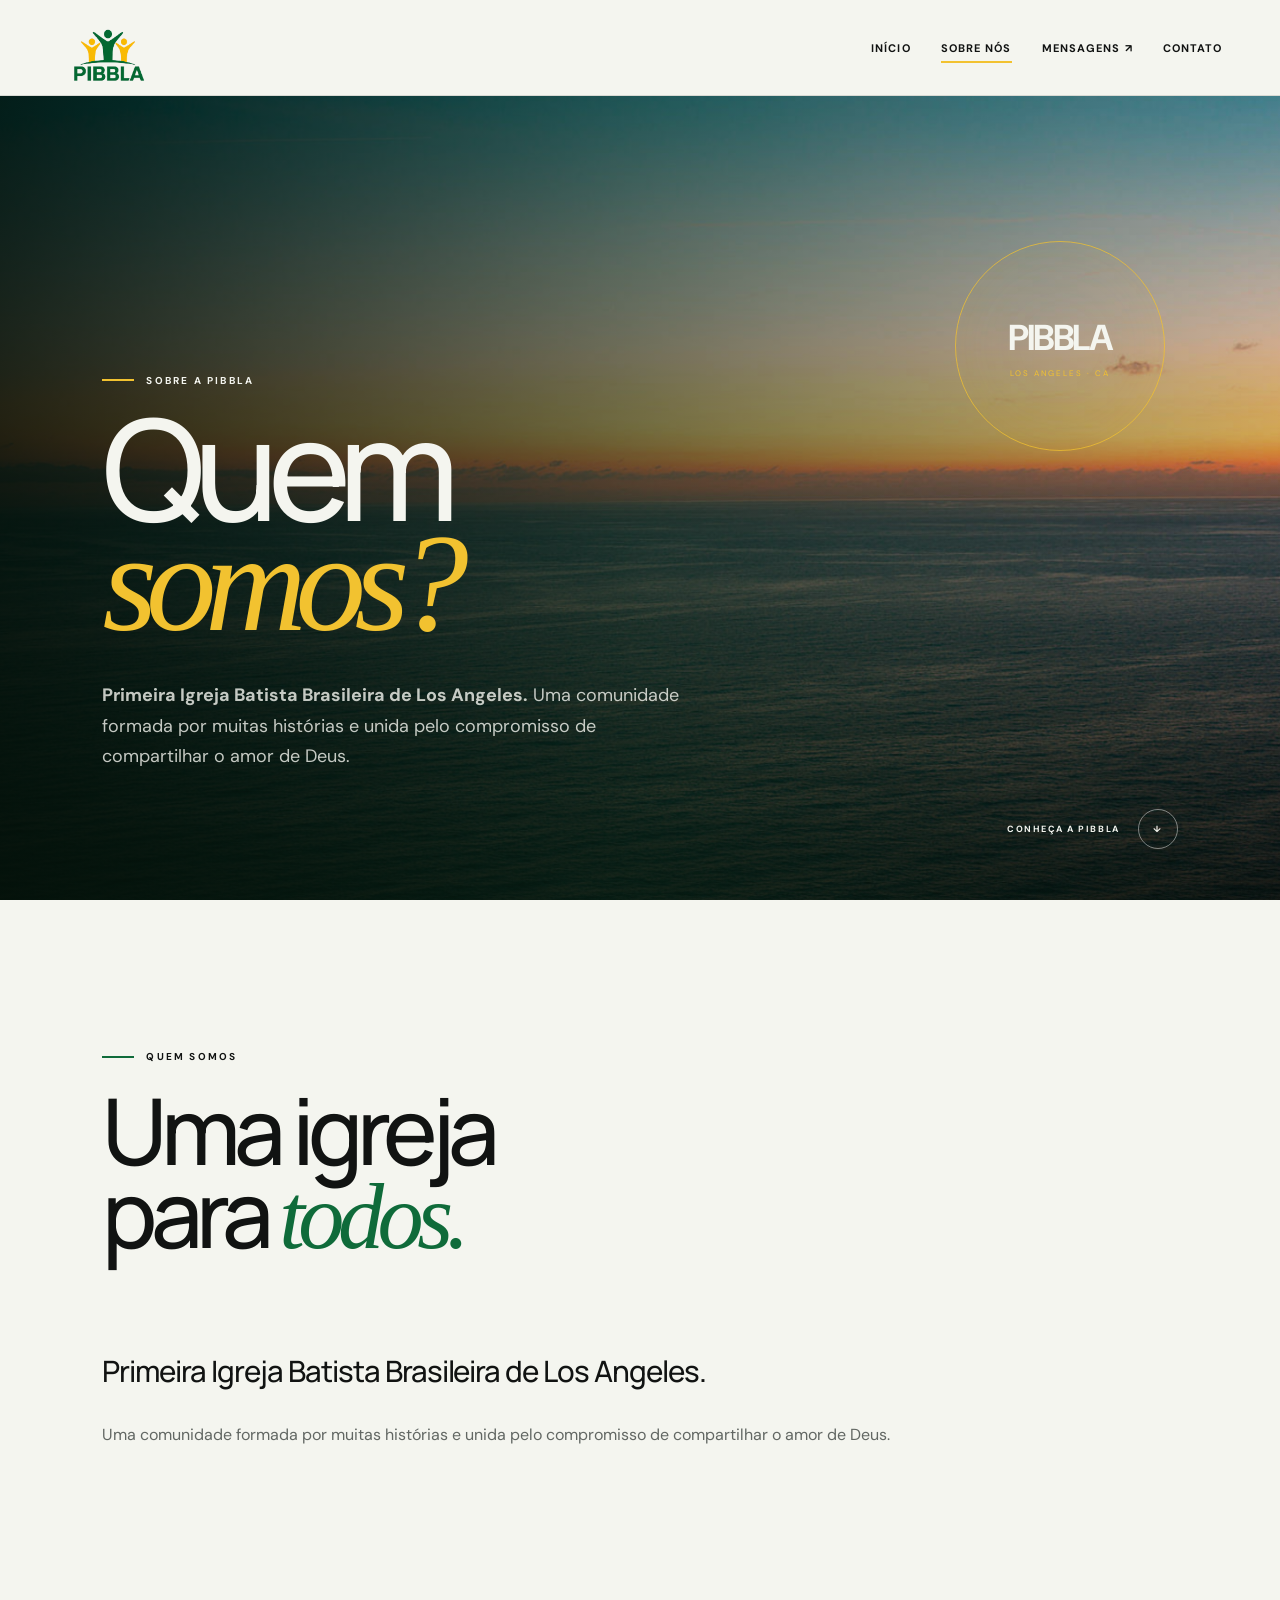
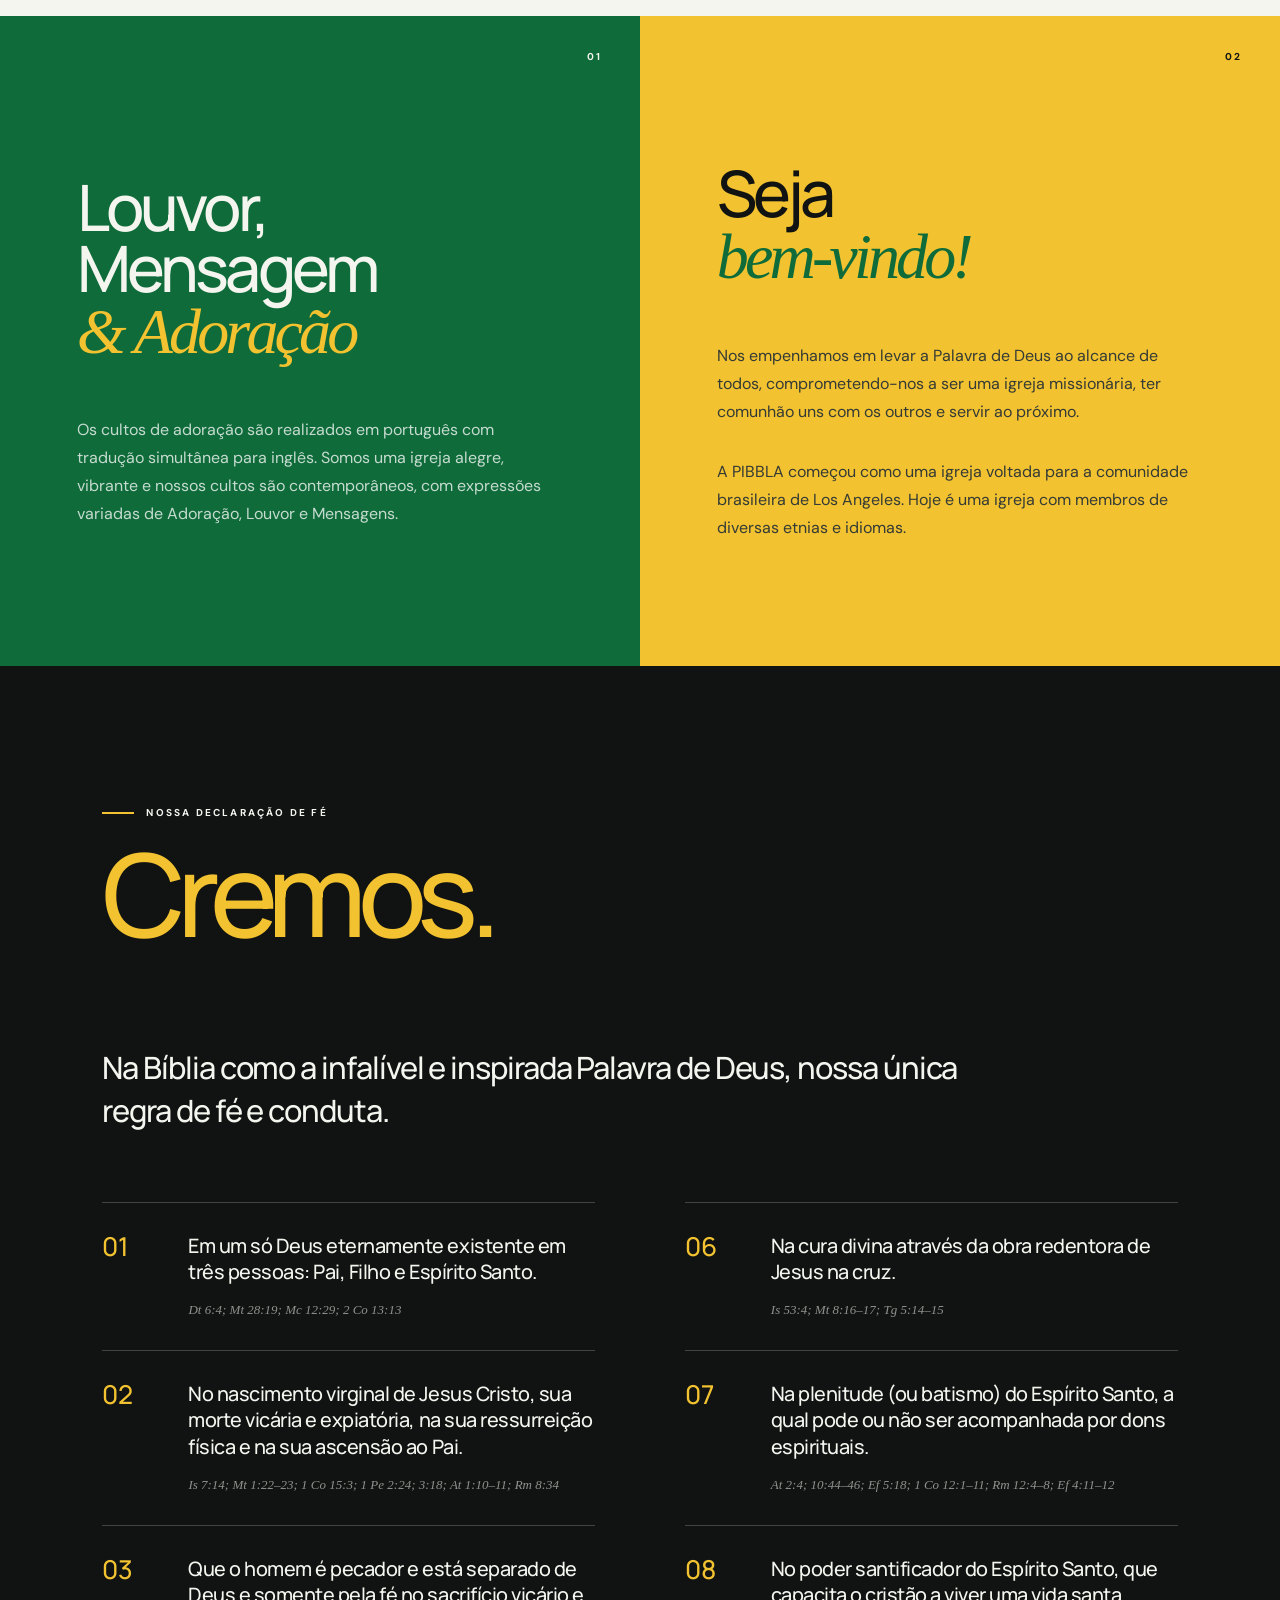
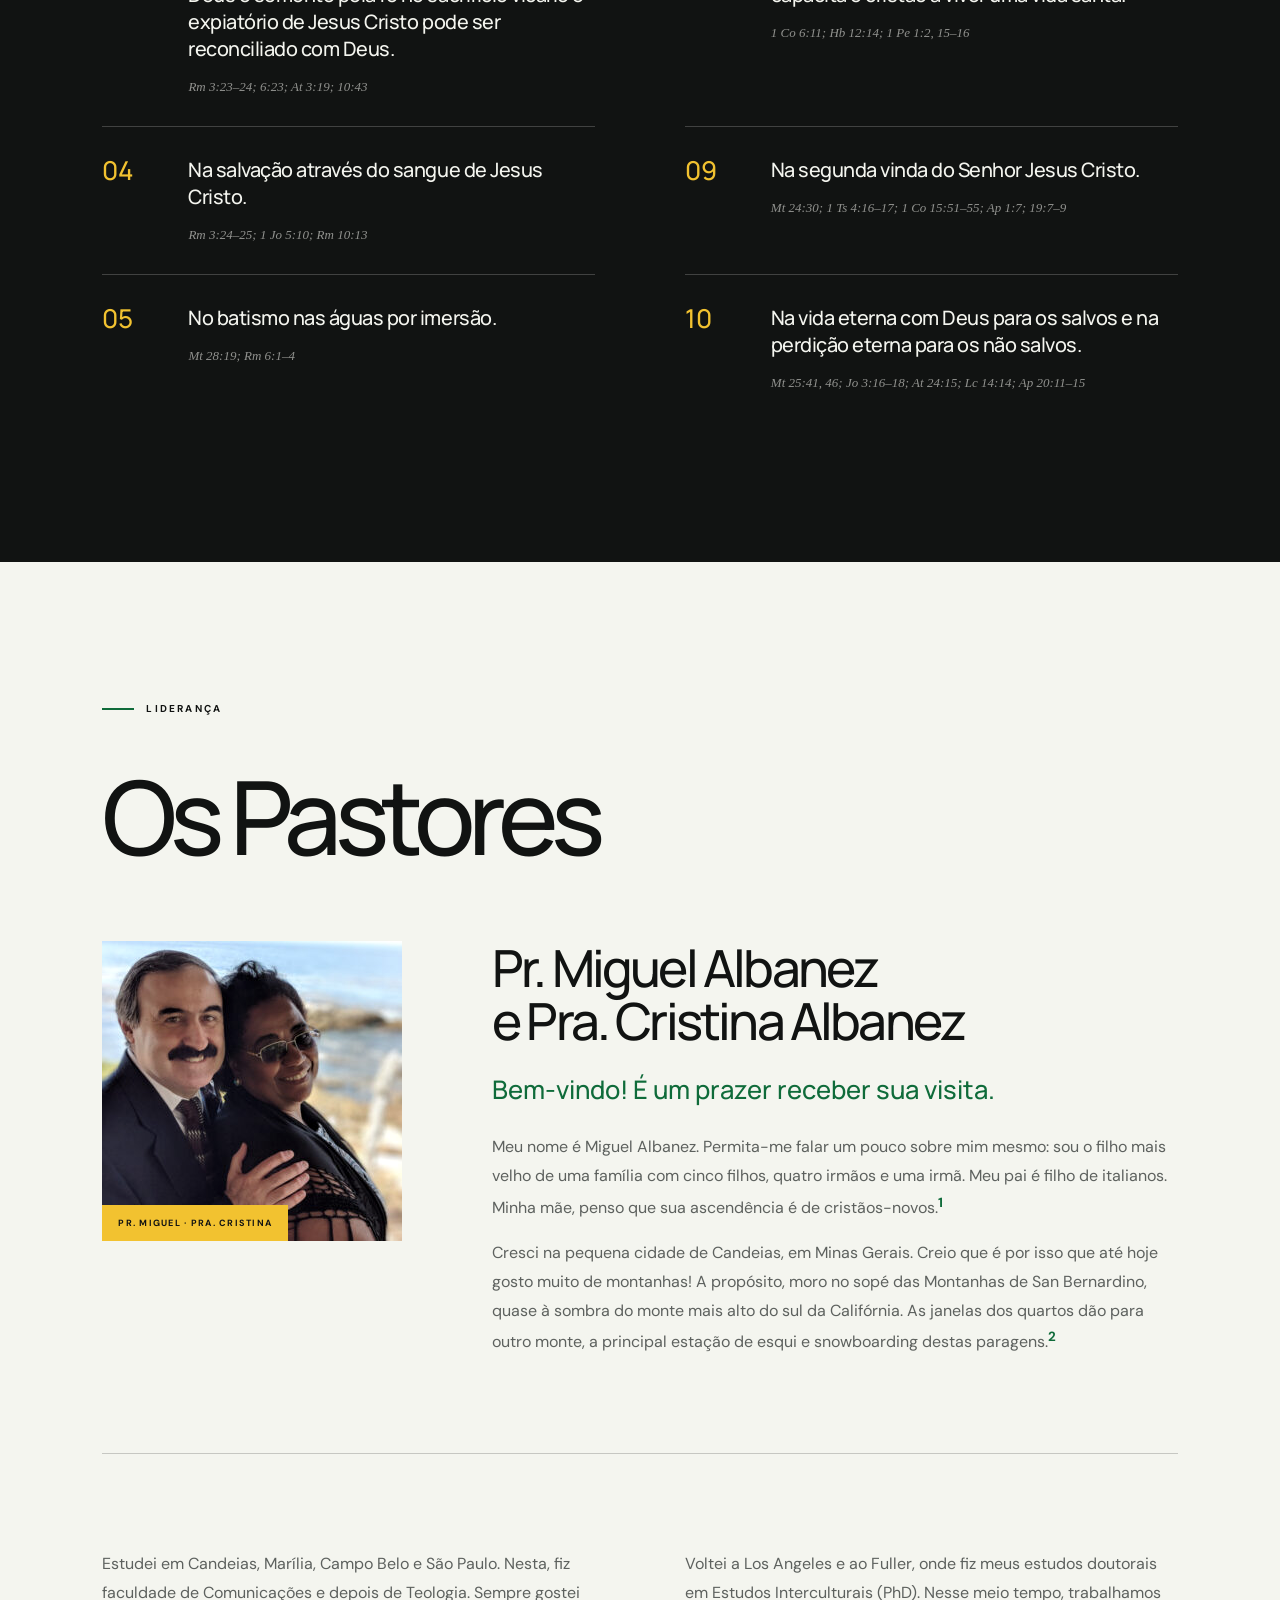
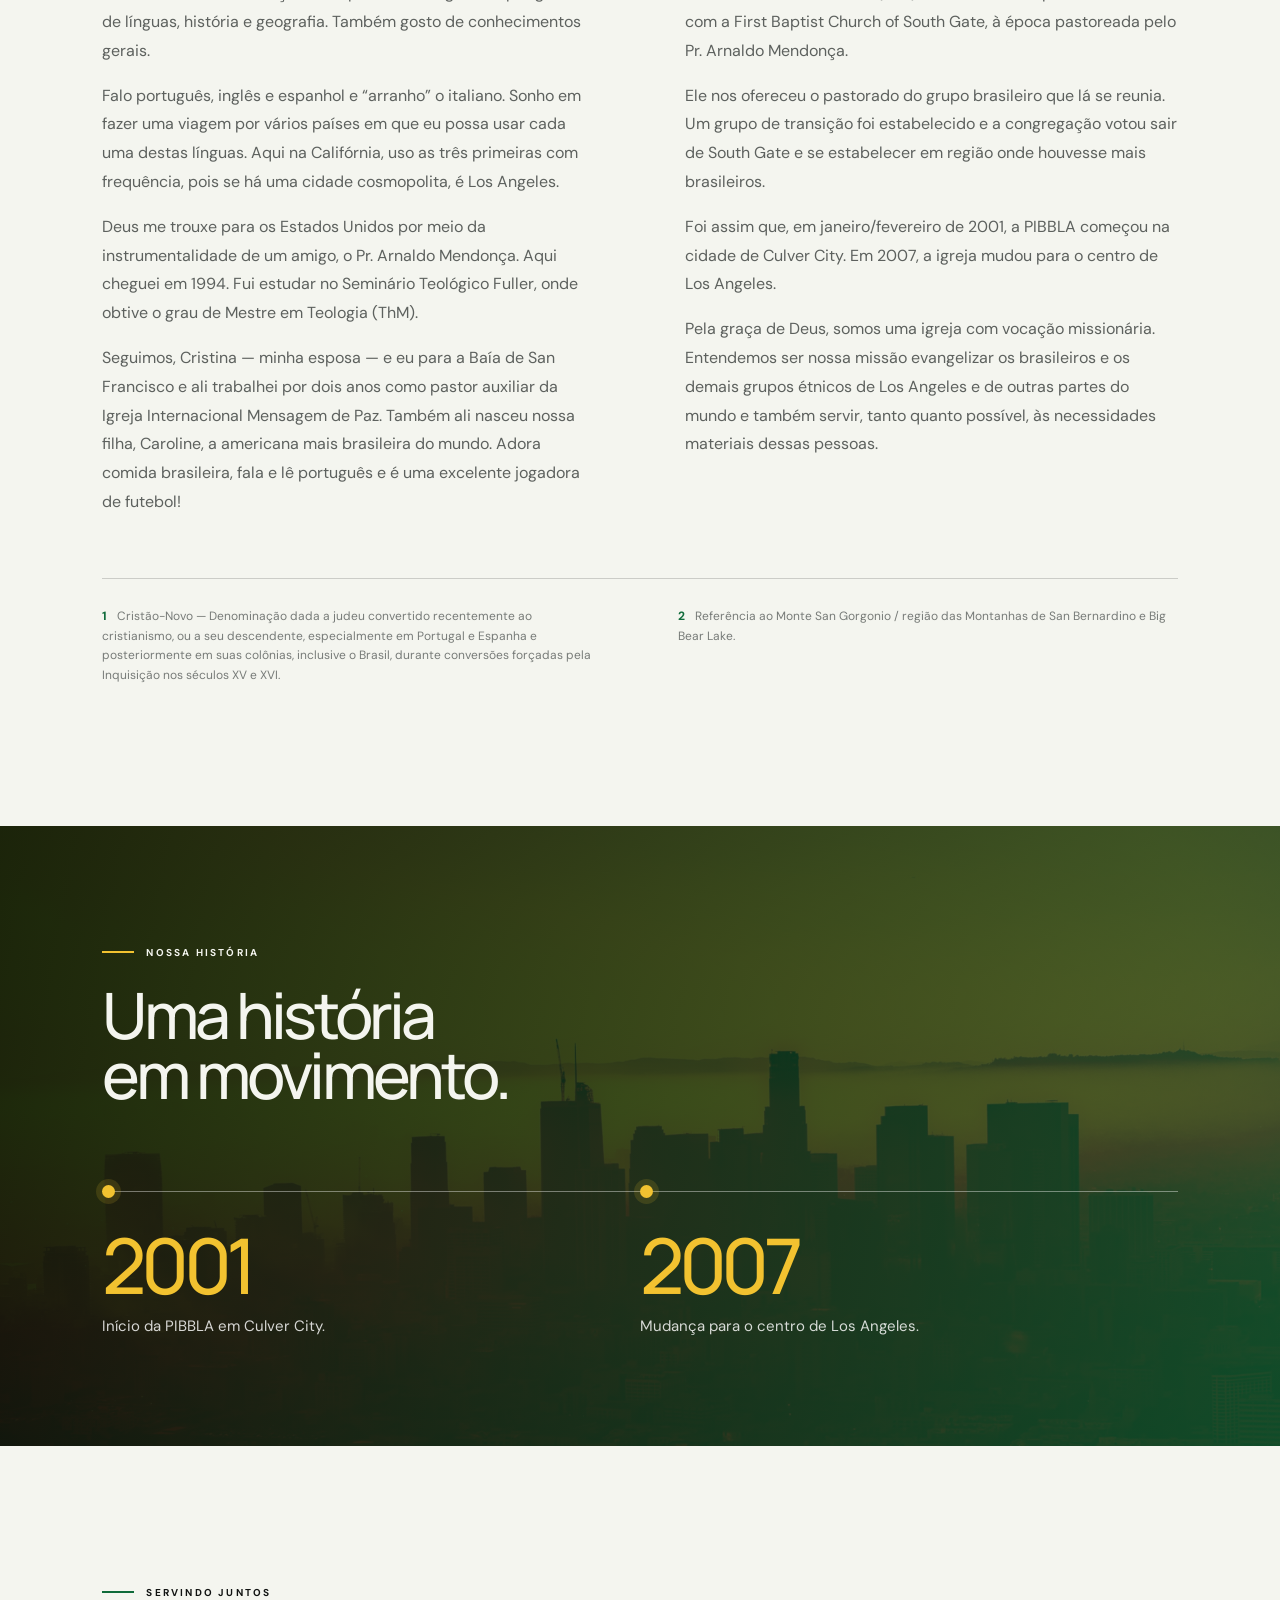
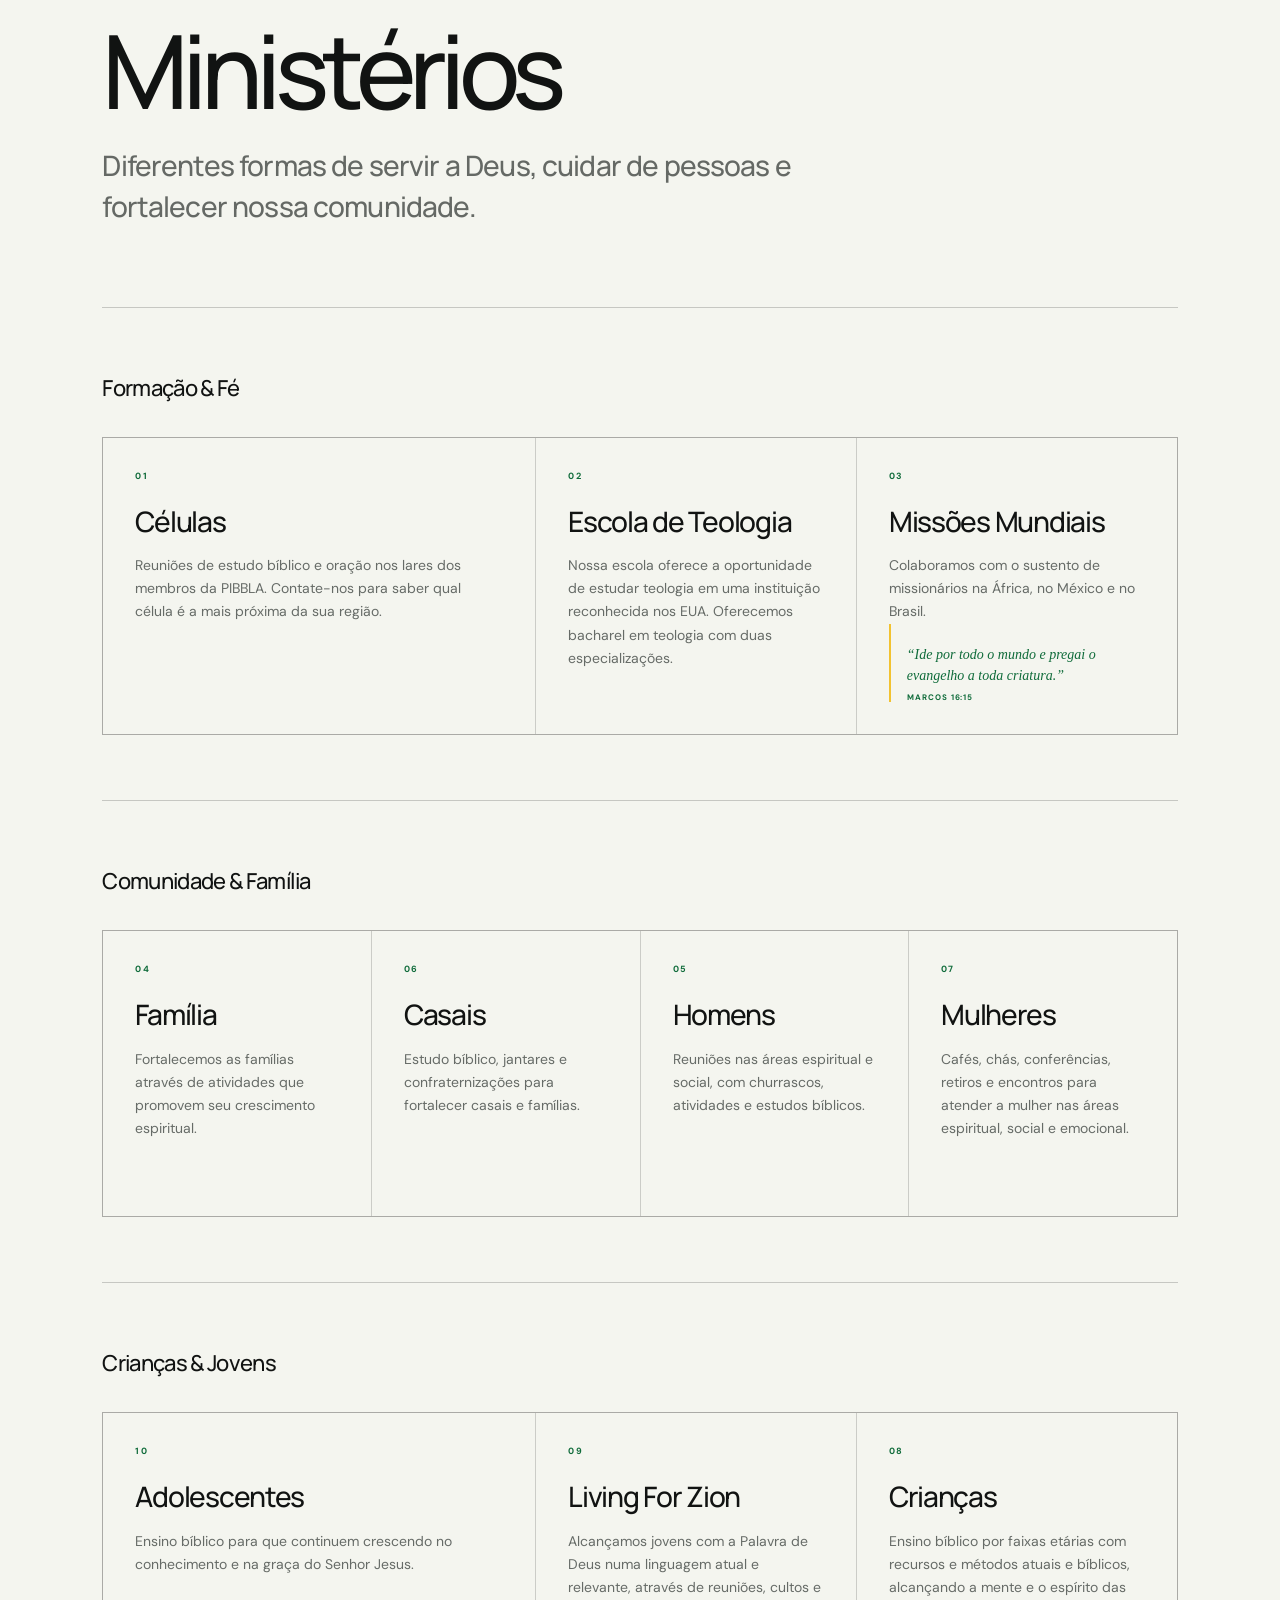
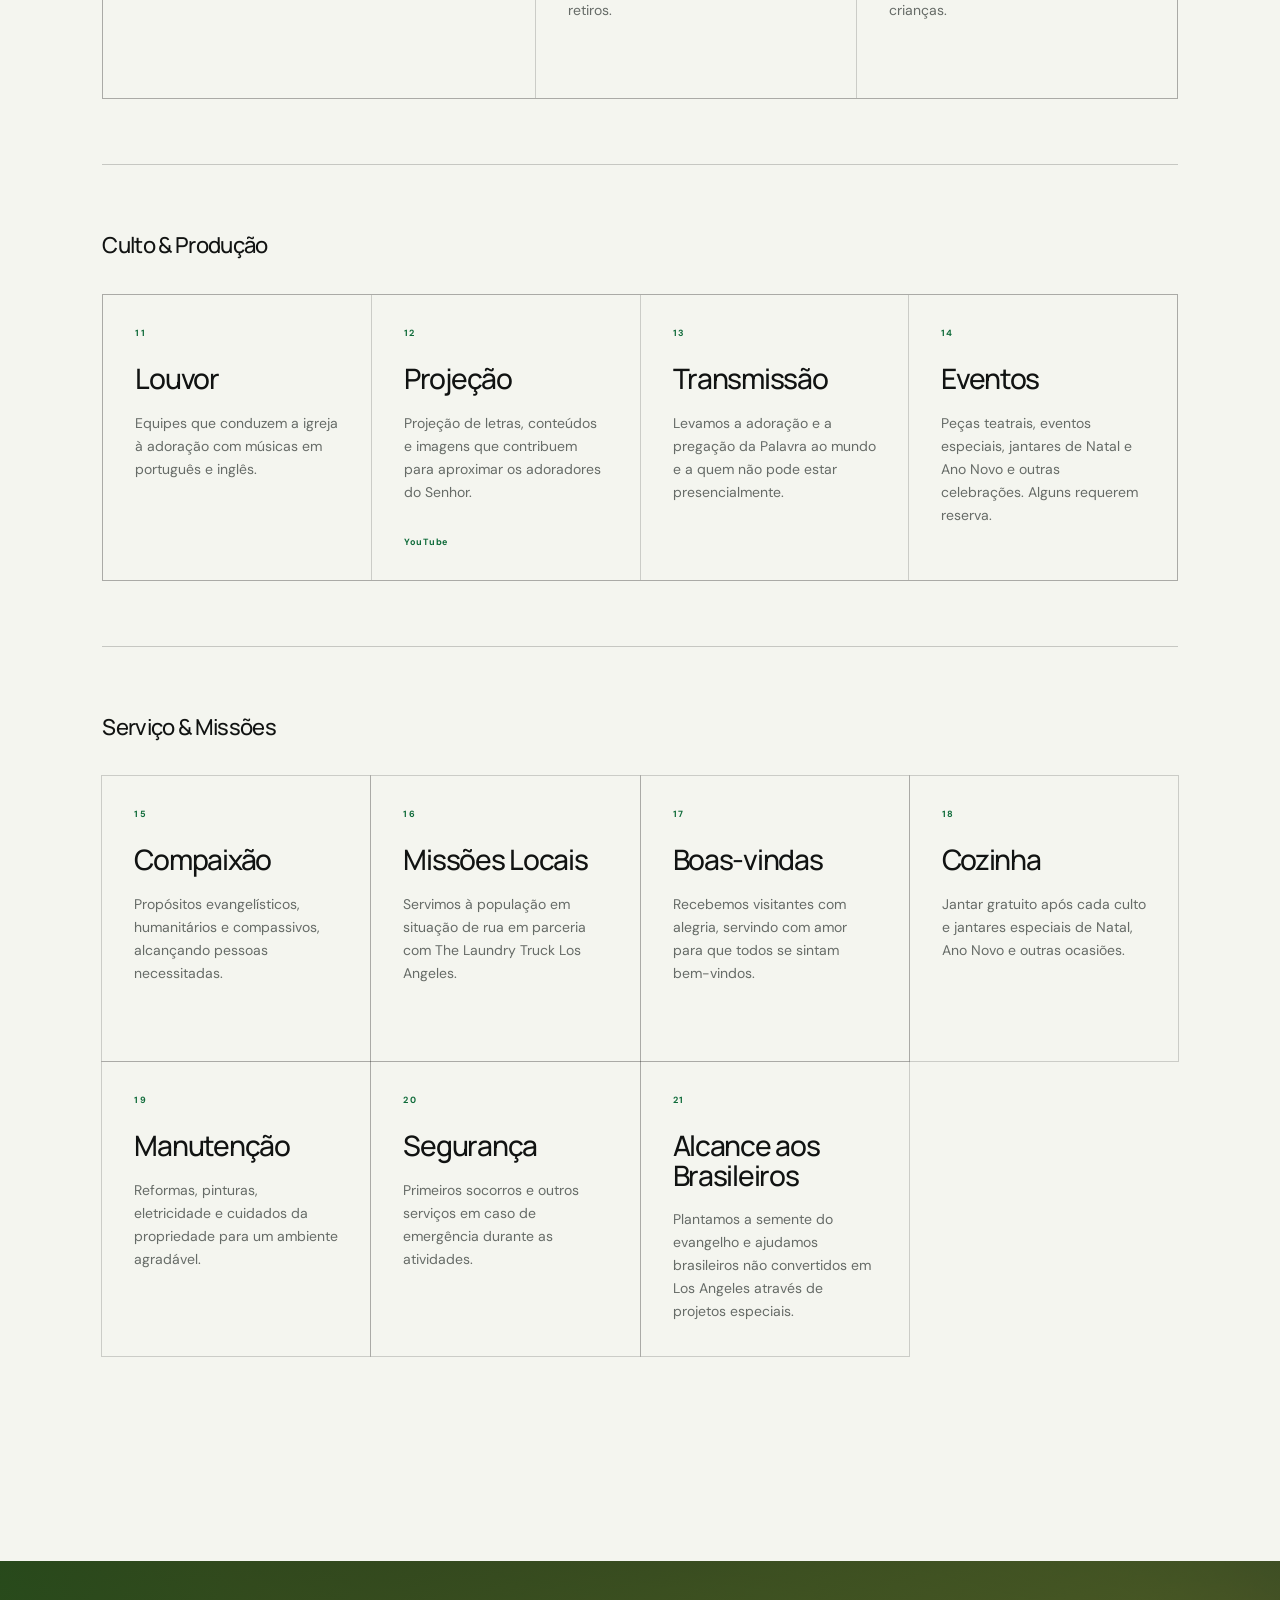
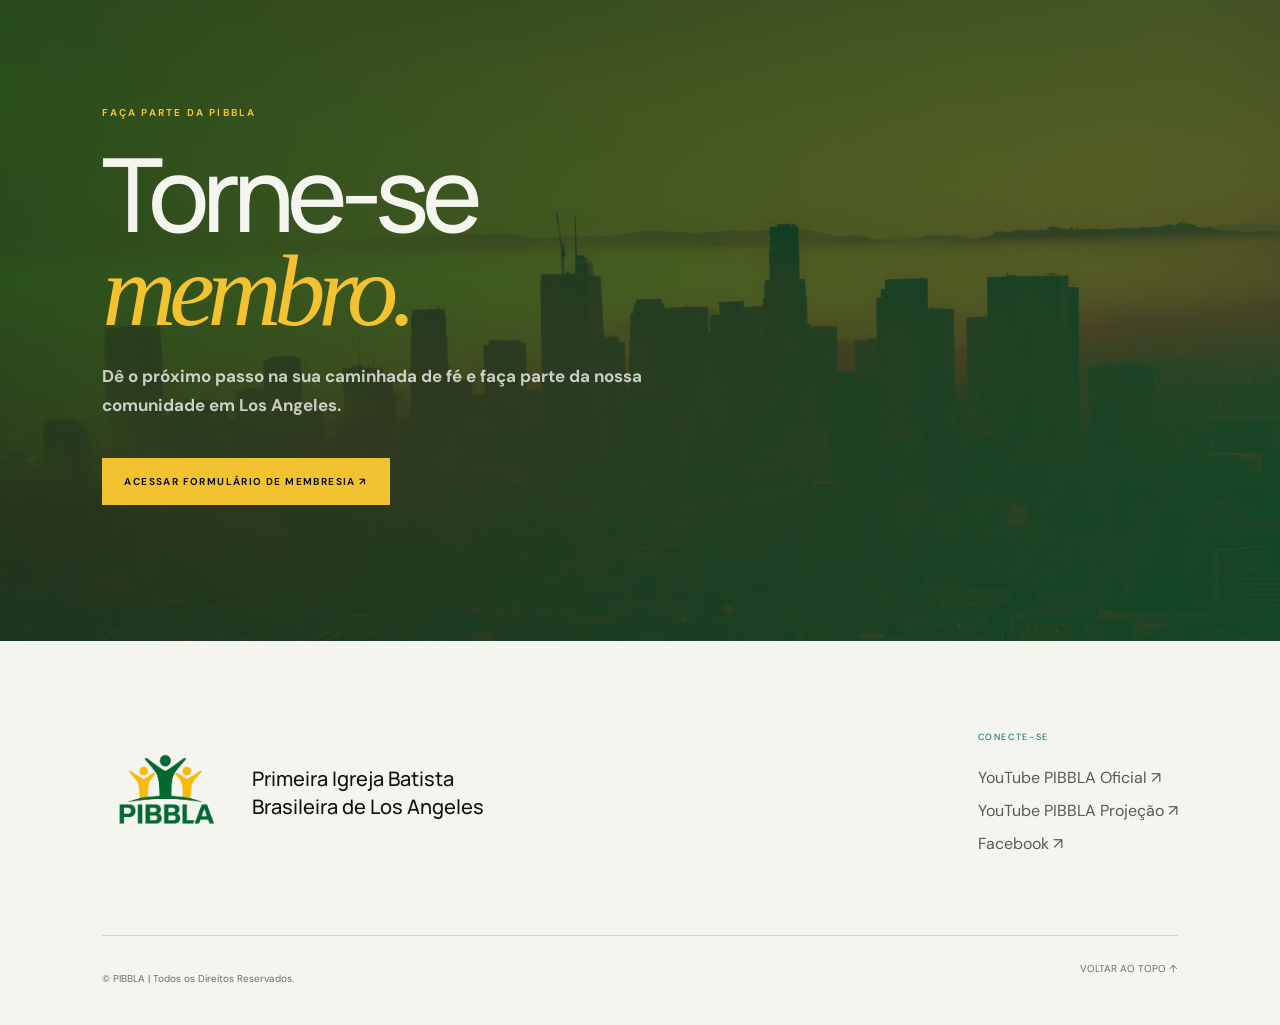
==== commit eb3616b5: "commit changes, go back" ====
--- a/sobre/index.html
+++ b/sobre/index.html
@@ -1,124 +1,19 @@
-<!doctype html>
-<html lang="pt-BR">
-<head>
-  <meta charset="utf-8">
-  <meta name="viewport" content="width=device-width,initial-scale=1">
-  <meta name="description" content="Conheça a PIBB-LA, sua fé, comunidade, história, ministérios e liderança pastoral.">
-  <meta name="theme-color" content="#0F6B3A">
-  <title>Sobre Nós | PIBBLA</title>
-  <link rel="icon" href="../public/pibbla-logo.png">
-  <link rel="stylesheet" href="./styles.css">
-</head>
-<body>
-  <header class="site-header">
-    <a class="brand" href="../#inicio" aria-label="PIBBLA — Início"><img src="../public/pibbla-logo.png" alt="Logo PIBBLA" width="128" height="128"></a>
-    <nav class="desktop-nav" aria-label="Navegação principal">
-      <a href="../#inicio">INÍCIO</a><a class="current" href="./" aria-current="page">SOBRE NÓS</a><a href="https://www.youtube.com/@PIBBLAtv1/streams" target="_blank" rel="noopener noreferrer">MENSAGENS ↗</a><a href="../#contato">CONTATO</a>
-    </nav>
-    <details class="mobile-nav"><summary aria-label="Abrir menu"><span></span><span></span></summary><nav class="mobile-nav-panel" aria-label="Navegação para celular"><a href="../#inicio">INÍCIO</a><a aria-current="page" href="./">SOBRE NÓS</a><a href="https://www.youtube.com/@PIBBLAtv1/streams" target="_blank" rel="noopener noreferrer">MENSAGENS ↗</a><a href="../#contato">CONTATO</a></nav></details>
-  </header>
-
-  <main id="topo">
-    <section class="about-hero" aria-labelledby="hero-title">
-      <div class="about-hero-photo" aria-hidden="true"></div><div class="about-hero-shade" aria-hidden="true"></div>
-      <div class="about-hero-content"><p class="eyebrow light">SOBRE A PIBBLA</p><h1 id="hero-title">Quem<br><em>Somos</em></h1><p><strong>Uma igreja brasileira.</strong> Uma família de fé.</p></div>
-      <div class="about-hero-seal" aria-hidden="true"><span>PIBBLA</span><small>LOS ANGELES · CA</small></div>
-      <a class="scroll-cue" href="#quem-somos">CONHEÇA A PIBBLA <span>↓</span></a>
-    </section>
-
-    <section class="intro-section" id="quem-somos" aria-labelledby="quem-somos-title">
-      <div class="intro-title"><p class="eyebrow">QUEM SOMOS</p><h2 id="quem-somos-title">Uma igreja brasileira.<br><em>Uma família de fé.</em></h2></div>
-      <div class="intro-copy editorial-copy">
-        <p class="lead">A Primeira Igreja Batista Brasileira de Los Angeles (PIBB-LA) nasceu com o propósito de compartilhar o Evangelho de Jesus Cristo com a comunidade brasileira no sul da Califórnia.</p>
-        <p>Ao longo de 25 anos, nossa comunidade segue fiel a Deus, abraçando cristãos de diferentes origens, idades e histórias de vida.</p>
-        <p>Somos uma igreja cristã comprometida com o ensino fiel das Escrituras, a adoração a Deus, o discipulado, a comunhão e o serviço ao próximo.</p>
-        <p>Acreditamos que a igreja é mais do que um lugar de reuniões. É uma família onde pessoas podem conhecer a Jesus, crescer na fé, desenvolver seus dons e compartilhar a vida.</p>
-        <p>Nossa missão é adorar a Deus, fazer discípulos de Jesus Cristo, promover a comunhão e servir à comunidade, anunciando o Evangelho em Los Angeles e além de suas fronteiras.</p>
-      </div>
-    </section>
-
-    <section class="essence-section" aria-label="Nossa igreja">
-      <article class="essence-card green-card"><span class="card-number">01</span><p class="eyebrow light">NOSSA EXPERIÊNCIA</p><h2>Louvor, Mensagem<br><em>&amp; Adoração</em></h2><p>Os cultos de adoração são realizados em português com tradução simultânea para inglês. Somos uma igreja alegre, vibrante e nossos cultos são contemporâneos, com expressões variadas de Adoração, Louvor e Mensagens.</p></article>
-      <article class="essence-card yellow-card"><span class="card-number">02</span><p class="eyebrow">NOSSA CASA</p><h2>Seja<br><em>bem-vindo!</em></h2><p>Nos empenhamos em levar a Palavra de Deus ao alcance de todos, comprometendo-nos a ser uma igreja missionária, ter comunhão uns com os outros e servir ao próximo.</p><p>A PIBBLA começou como uma igreja voltada para a comunidade brasileira de Los Angeles. Hoje é uma igreja com membros de diversas etnias e idiomas.</p></article>
-    </section>
-
-    <section class="beliefs-section" id="cremos" aria-labelledby="faith-title">
-      <div class="beliefs-heading"><div><p class="eyebrow light">NOSSA FÉ</p><h2 id="faith-title">Nossa Fé</h2></div><p class="beliefs-intro">A Palavra de Deus no centro de tudo.</p></div>
-      <div class="faith-copy">
-        <div><p>Em um mundo de tantas vozes, acreditamos que a Bíblia continua sendo o fundamento seguro para conhecer a Deus e orientar nossa vida. Na PIBB-LA, levamos a sério o ensino das Escrituras.</p><p>Nossas mensagens procuram apresentar com fidelidade e clareza as verdades bíblicas, ajudando cada pessoa a conhecer mais profundamente a Jesus Cristo e a aplicar seus ensinamentos à vida cotidiana.</p></div>
-        <div><p>Cremos na salvação pela graça de Deus, mediante a fé em Jesus Cristo, em sua morte e ressurreição, e no poder transformador do Espírito Santo.</p><p>Valorizamos uma fé que não se limita às palavras, mas se manifesta no caráter, nos relacionamentos, na família e no serviço ao próximo.</p></div>
-      </div>
-      <p class="statement light-statement">Conhecer a Palavra. Viver a Palavra. Compartilhar a Palavra.</p>
-      <ol class="beliefs-list" aria-label="Declaração de fé da PIBB-LA">
-        <li><span class="belief-number">01</span><div><p>Em um só Deus eternamente existente em três pessoas: Pai, Filho e Espírito Santo.</p><small>Dt 6:4; Mt 28:19; Mc 12:29; 2 Co 13:13</small></div></li>
-        <li><span class="belief-number">02</span><div><p>No nascimento virginal de Jesus Cristo, sua morte vicária e expiatória, na sua ressurreição física e na sua ascensão ao Pai.</p><small>Is 7:14; Mt 1:22–23; 1 Co 15:3; 1 Pe 2:24; 3:18; At 1:10–11; Rm 8:34</small></div></li>
-        <li><span class="belief-number">03</span><div><p>Que o homem é pecador e está separado de Deus e somente pela fé no sacrifício vicário e expiatório de Jesus Cristo pode ser reconciliado com Deus.</p><small>Rm 3:23–24; 6:23; At 3:19; 10:43</small></div></li>
-        <li><span class="belief-number">04</span><div><p>Na salvação através do sangue de Jesus Cristo.</p><small>Rm 3:24–25; 1 Jo 5:10; Rm 10:13</small></div></li>
-        <li><span class="belief-number">05</span><div><p>No batismo nas águas por imersão.</p><small>Mt 28:19; Rm 6:1–4</small></div></li>
-        <li><span class="belief-number">06</span><div><p>Na cura divina através da obra redentora de Jesus na cruz.</p><small>Is 53:4; Mt 8:16–17; Tg 5:14–15</small></div></li>
-        <li><span class="belief-number">07</span><div><p>Na plenitude (ou batismo) do Espírito Santo, a qual pode ou não ser acompanhada por dons espirituais.</p><small>At 2:4; 10:44–46; Ef 5:18; 1 Co 12:1–11; Rm 12:4–8; Ef 4:11–12</small></div></li>
-        <li><span class="belief-number">08</span><div><p>No poder santificador do Espírito Santo, que capacita o cristão a viver uma vida santa.</p><small>1 Co 6:11; Hb 12:14; 1 Pe 1:2, 15–16</small></div></li>
-        <li><span class="belief-number">09</span><div><p>Na segunda vinda do Senhor Jesus Cristo.</p><small>Mt 24:30; 1 Ts 4:16–17; 1 Co 15:51–55; Ap 1:7; 19:7–9</small></div></li>
-        <li><span class="belief-number">10</span><div><p>Na vida eterna com Deus para os salvos e na perdição eterna para os não salvos.</p><small>Mt 25:41, 46; Jo 3:16–18; At 24:15; Lc 14:14; Ap 20:11–15</small></div></li>
-      </ol>
-    </section>
-
-    <section class="editorial-section welcome-community" aria-labelledby="welcome-community-title">
-      <header class="section-heading"><div><p class="eyebrow">VOCÊ É BEM-VINDO</p><h2 id="welcome-community-title">Um Lugar<br>Para Você</h2></div><p class="section-subtitle">Sinta-se em casa, mesmo longe do Brasil.</p></header>
-      <div class="section-intro"><p>Mudar de país, começar uma nova etapa da vida ou simplesmente visitar uma cidade desconhecida pode trazer experiências inesquecíveis.</p><p>E tudo fica ainda melhor quando encontramos pessoas com quem podemos vivenciar nossa fé, nossa cultura e nossas experiências em Deus.</p><p>Na PIBB-LA, queremos que você se sinta bem-vindo desde o primeiro momento.</p></div>
-      <div class="cards welcome-cards">
-        <article><b>01</b><h3>Está chegando à Califórnia?</h3><p>Encontre uma comunidade cristã para acompanhar você e sua família nesta nova etapa.</p></article>
-        <article><b>02</b><h3>Está visitando Los Angeles?</h3><p>Reserve um momento da sua viagem para adorar a Deus e desfrutar da comunhão com outros brasileiros.</p></article>
-        <article><b>03</b><h3>Já mora no sul da Califórnia?</h3><p>Venha conhecer pessoas, construir amizades e fazer parte de uma comunidade comprometida com o crescimento espiritual.</p></article>
-      </div>
-      <p class="statement">Seja qual for sua história, queremos conhecer você!</p>
-    </section>
-
-    <section class="editorial-section family-section" aria-labelledby="family-title">
-      <header class="section-heading"><div><p class="eyebrow">PARA TODAS AS GERAÇÕES</p><h2 id="family-title">Uma Igreja Para<br>Toda a Família</h2></div><p class="section-subtitle">Crescendo juntos na fé.</p></header>
-      <div class="section-intro"><p>Sua família é um propósito de Deus! Cada geração precisa do ambiente e pessoas apropriadas para conhecer Jesus Cristo e crescer espiritualmente.</p><p>A PIBB-LA conta com ministérios e atividades voltados para crianças, adolescentes, jovens, casais, homens e mulheres, fortalecendo os relacionamentos e incentivando uma vida cristã em saudável comunhão.</p></div>
-      <div class="cards family-cards">
-        <article><b>01</b><h3>PIBB-LA Kidz</h3><p>Nosso ministério infantil atende crianças de até 9 anos, oferecendo ensino bíblico apropriado à idade, em um ambiente de aprendizado e convivência.</p></article>
-        <article><b>02</b><h3>Juniores</h3><p>Voltado para crianças e adolescentes de até 13 anos, contribui para o desenvolvimento da fé, dos valores cristãos e dos relacionamentos nessa importante fase da vida.</p></article>
-      </div>
-      <p class="statement">Seja parte de uma igreja onde diferentes gerações podem adorar, aprender e servir a Deus.</p>
-    </section>
-
-    <section class="ministries" id="ministerios" aria-labelledby="ministries-title">
-      <header><div><p class="eyebrow">SERVINDO JUNTOS</p><h2 id="ministries-title">Nossos Ministérios</h2></div><div class="ministries-intro"><p class="section-subtitle">Descubra seu lugar. Desenvolva seus dons. Faça a diferença.</p><p>Deus concede dons e capacidades a seus filhos para que produzam crescimento da igreja e no serviço ao próximo. Na PIBB-LA, nossos ministérios são ambientes para aprender, desenvolver relacionamentos, crescer espiritualmente e participar ativamente da missão cristã.</p><p>Seja no ensino, na música, no cuidado com pessoas, na evangelização, nas atividades sociais ou nos serviços de apoio, há muitas maneiras de colocar sua fé em ação.</p><p>Conheça nossos ministérios e entre em contato conosco para descobrir como você também pode participar!</p></div></header>
-      <div class="group"><h3>Formação &amp; Fé</h3><div class="cards"><article><b>01</b><h4>Células</h4><p>Reuniões de estudo bíblico e oração nos lares dos membros da PIBBLA. Contate-nos para saber qual célula é a mais próxima da sua região.</p></article><article><b>02</b><h4>Escola de Teologia</h4><p>Nossa escola oferece a oportunidade de estudar teologia em uma instituição reconhecida nos EUA. Oferecemos bacharel em teologia com duas especializações.</p></article><article><b>03</b><h4>Missões Mundiais</h4><p>Colaboramos com o sustento de missionários na África, no México e no Brasil.</p><blockquote>“Ide por todo o mundo e pregai o evangelho a toda criatura.” <cite>Marcos 16:15</cite></blockquote></article><article><b>22</b><h4>Diáconos</h4></article></div></div>
-      <div class="group"><h3>Comunidade &amp; Família</h3><div class="cards four"><article><b>04</b><h4>Família</h4><p>Fortalecemos as famílias através de atividades que promovem seu crescimento espiritual.</p></article><article><b>06</b><h4>Casais</h4><p>Estudo bíblico, jantares e confraternizações para fortalecer casais e famílias.</p></article><article><b>05</b><h4>Homens</h4><p>Reuniões nas áreas espiritual e social, com churrascos, atividades e estudos bíblicos.</p></article><article><b>07</b><h4>Mulheres</h4><p>Cafés, chás, conferências, retiros e encontros para atender a mulher nas áreas espiritual, social e emocional.</p></article></div></div>
-      <div class="group"><h3>Crianças &amp; Jovens</h3><div class="cards four"><article><b>10</b><h4>Adolescentes</h4><p>Ensino bíblico para que continuem crescendo no conhecimento e na graça do Senhor Jesus.</p></article><article><b>09</b><h4>Living For Zion</h4><p>Alcançamos jovens com a Palavra de Deus numa linguagem atual e relevante, através de reuniões, cultos e retiros.</p></article><article><b>08</b><h4>PIBB-LA Kidz</h4><p>Ensino bíblico por faixas etárias com recursos e métodos atuais e bíblicos, alcançando a mente e o espírito das crianças.</p></article><article><b>23</b><h4>Juniores</h4><p>Voltado para crianças e adolescentes de até 13 anos, contribui para o desenvolvimento da fé, dos valores cristãos e dos relacionamentos nessa importante fase da vida.</p></article></div></div>
-      <div class="group"><h3>Culto &amp; Produção</h3><div class="cards four"><article><b>11</b><h4>Louvor</h4><p>Equipes que conduzem a igreja à adoração com músicas em português e inglês.</p></article><article><b>12</b><h4>Projeção</h4><p>Projeção de letras, conteúdos e imagens que contribuem para aproximar os adoradores do Senhor.</p><a href="https://www.youtube.com/@pibblaprojecao" target="_blank" rel="noopener noreferrer">YouTube</a></article><article><b>13</b><h4>Mídia &amp; Streaming</h4><p>Levamos a adoração e a pregação da Palavra ao mundo e a quem não pode estar presencialmente.</p></article><article><b>14</b><h4>Eventos &amp; Festas</h4><p>Peças teatrais, eventos especiais, jantares de Natal e Ano Novo e outras celebrações. Alguns requerem reserva.</p></article></div></div>
-      <div class="group"><h3>Serviço &amp; Missões</h3><div class="cards four"><article><b>15</b><h4>Compaixão</h4><p>Propósitos evangelísticos, humanitários e compassivos, alcançando pessoas necessitadas.</p></article><article><b>16</b><h4>Missões Locais</h4><p>Servimos à população em situação de rua em parceria com The Laundry Truck Los Angeles.</p></article><article><b>17</b><h4>Recepção</h4><p>Recebemos visitantes com alegria, servindo com amor para que todos se sintam bem-vindos.</p></article><article><b>18</b><h4>Cozinha</h4><p>Jantar gratuito após cada culto e jantares especiais de Natal, Ano Novo e outras ocasiões.</p></article><article><b>19</b><h4>Serviço e Infraestrutura</h4><p>Reformas, pinturas, eletricidade e cuidados da propriedade para um ambiente agradável.</p></article><article><b>20</b><h4>Emergência &amp; Segurança</h4><p>Primeiros socorros e outros serviços em caso de emergência durante as atividades.</p></article><article><b>21</b><h4>Alcance aos Brasileiros</h4><p>Plantamos a semente do evangelho e ajudamos brasileiros não convertidos em Los Angeles através de projetos especiais.</p></article></div></div>
-    </section>
-
-    <section class="feature-band" aria-labelledby="beyond-title">
-      <div><p class="eyebrow light">MUITO ALÉM DO CULTO</p><h2 id="beyond-title">O culto termina.<br><em>Nossa comunhão continua!</em></h2></div>
-      <div class="feature-copy"><p>Na PIBB-LA, acreditamos que a vida cristã também se fortalece nos relacionamentos.</p><p>Depois do culto, todos são convidados a participar de um jantar gratuito, preparado com carinho para proporcionar momentos de comunhão, conversas e novas amizades.</p><p>É uma oportunidade para conhecer pessoas, compartilhar experiências e desfrutar da alegria de estar juntos.</p><p>Para quem está longe do Brasil, esses momentos também ajudam a manter vivas as conexões com nossa cultura e nossa gente.</p><p class="feature-quote">Mais do que compartilhar uma refeição, queremos compartilhar a vida!</p><p>Venha adorar conosco. Depois do culto, a mesa também espera por você!</p></div>
-    </section>
-
-    <section class="history" aria-labelledby="history-title">
-      <div><p class="eyebrow light">NOSSA HISTÓRIA</p><h2 id="history-title">Uma história construída pela fé.<br>Um compromisso que permanece.</h2></div>
-      <div class="history-content"><p>A história da PIBB-LA começou em 2001, quando um grupo de cristãos brasileiros decidiu estabelecer uma igreja dedicada à evangelização, ao ensino bíblico e ao cuidado espiritual da comunidade brasileira em Los Angeles.</p><p>A igreja iniciou suas atividades em Culver City e, em 2007, transferiu-se para o centro de Los Angeles, ampliando sua presença e atuação missionária.</p><p>Ao longo desses 25 anos, a PIBB-LA tem reunido pessoas de diferentes experiências e gerações, mantendo seu compromisso com a Palavra de Deus, a comunhão cristã e o serviço à comunidade.</p><p>Hoje, continuamos trabalhando para que mais pessoas conheçam Jesus Cristo e encontrem uma comunidade onde possam crescer na fé.</p></div>
-      <ol><li><time datetime="2001">2001</time><span>Início da PIBB-LA em Culver City.</span></li><li><time datetime="2007">2007</time><span>Mudança para o centro de Los Angeles.</span></li></ol>
-    </section>
-
-    <section class="leadership" id="pastores" aria-labelledby="leadership-title">
-      <header><p class="eyebrow">LIDERANÇA</p><h2 id="leadership-title">Nossa Liderança Pastoral</h2></header>
-      <div class="leadership-profiles">
-        <article class="leader-profile"><figure><img src="./assets/images/pastores.jpg" alt="Pastor Miguel Albanez e Pastora Cristina Albanez" width="300" height="300"><figcaption>PR. MIGUEL ALBANEZ</figcaption></figure><div><p class="leader-role">PASTOR TITULAR</p><h3>Pr. Miguel Albanez</h3><p>Com uma trajetória dedicada ao ensino da Palavra de Deus e ao ministério pastoral, o Pr. Miguel Albanez lidera a PIBB-LA desde sua fundação.</p><p>Formado em Comunicação e Teologia, possui mestrado em Teologia (ThM) pelo Fuller Theological Seminary, instituição onde também realizou estudos doutorais em Estudos Interculturais.</p><p>Sua formação acadêmica e experiência ministerial refletem o compromisso da PIBB-LA com o ensino sério das Escrituras, a evangelização e o cuidado pastoral.</p></div></article>
-        <article class="leader-profile"><figure><img src="../public/pr-cristina.png" alt="Pastora Cristina Albanez durante um culto" width="997" height="997"><figcaption>PRA. CRISTINA ALBANEZ</figcaption></figure><div><p class="leader-role">LIDERANÇA PASTORAL</p><h3>Pra. Cristina Albanez</h3><p>Ao lado do Pr. Miguel Albanez, a Pra. Cristina Albanez tem formação em psicologia e integra a liderança pastoral da PIBB-LA, contribuindo para o cuidado espiritual da comunidade e o desenvolvimento ministerial da igreja, atuando em especial com o ministério das mulheres e juniores.</p><p>Sua trajetória de dedicação ao ministério cristão faz parte da história da PIBB-LA e de seu compromisso com as famílias, os relacionamentos e o crescimento espiritual da congregação.</p></div></article>
-        <article class="leader-profile text-only"><div><p class="leader-role">PASTOR AUXILIAR</p><h3>Pr. Cesar Vasconcelos</h3><p>Colaborando com o ministério pastoral da PIBB-LA desde 2008, o Pr. Cesar Vasconcelos atua na pregação, no ensino bíblico, na adoração e na formação de líderes cristãos.</p><p>Além de formação em Comunicação e mestrado em Liderança pela Vanguard University, Califórnia, desenvolve atividades de educação cristã, pregação e ensino bíblico no contexto da igreja local.</p></div></article>
-      </div>
-    </section>
-
-    <section class="welcome-band final-invitation" aria-labelledby="invitation-title">
-      <p>VENHA NOS CONHECER</p><h2 id="invitation-title">Há Um Lugar<br>Para Você <em>Aqui!</em></h2><p class="invitation-subtitle">Sua próxima visita pode ser o começo de uma nova história!</p><div class="welcome-copy"><p>Los Angeles é uma cidade única, onde pessoas de diferentes lugares do mundo chegam todos os dias, trazendo sonhos, desafios e novas expectativas.</p><p>Em meio a tanta diversidade, encontrar uma comunidade de fé pode fazer toda a diferença.</p><p>Há 25 anos, a PIBB-LA tem sido um lugar de adoração, aprendizado da Palavra de Deus, comunhão e serviço. E você também pode ser parte dessa história.</p><p>Se você está em Los Angeles, venha nos conhecer! Será uma alegria receber você e sua família.</p></div><div class="actions"><a class="primary-button" href="../#calendario">PLANEJE SUA VISITA ↗</a><a class="text-link light" href="https://docs.google.com/forms/d/e/1FAIpQLSdh1OO-Rg3kydW6o-V_kcnuHa6JgHrzKu--kzydg1na37UKzQ/viewform?usp=header" target="_blank" rel="noopener noreferrer">TORNE-SE MEMBRO ↗</a></div>
-    </section>
-  </main>
-
-  <footer><div class="footer-brand"><img src="../public/pibbla-logo.png" alt="PIBBLA" width="124" height="124"><p>Primeira Igreja Batista<br>Brasileira de Los Angeles</p></div><div class="footer-links"><div><span>CONECTE-SE</span><a href="https://www.youtube.com/@PIBBLAtv1/streams" target="_blank" rel="noopener noreferrer">YouTube PIBBLA Oficial ↗</a><a href="https://www.youtube.com/@pibblaprojecao" target="_blank" rel="noopener noreferrer">YouTube PIBBLA Projeção ↗</a><a href="https://www.facebook.com/pibbla/" target="_blank" rel="noopener noreferrer">Facebook ↗</a></div></div><div class="footer-bottom"><p>© PIBBLA | Todos os Direitos Reservados.</p><a href="#topo">VOLTAR AO TOPO ↑</a></div></footer>
-  <script src="./page.js"></script>
-</body>
-</html>
+<!doctype html><html lang="pt-BR"><head><meta charset="utf-8"><meta name="viewport" content="width=device-width,initial-scale=1"><meta name="description" content="Conheça a PIBBLA, sua fé, liderança, história e ministérios."><meta name="theme-color" content="#0F6B3A"><title>Sobre Nós | PIBBLA</title><link rel="icon" href="../public/pibbla-logo.png"><link rel="stylesheet" href="./styles.css"></head><body>
+<header class="site-header"><a class="brand" href="../#inicio" aria-label="PIBBLA — Início"><img src="../public/pibbla-logo.png" alt="Logo PIBBLA" width="128" height="128"></a><nav class="desktop-nav" aria-label="Navegação principal"><a href="../#inicio">INÍCIO</a><a class="current" href="./" aria-current="page">SOBRE NÓS</a><a href="https://www.youtube.com/@PIBBLAtv1/streams" target="_blank" rel="noopener noreferrer">MENSAGENS ↗</a><a href="../#contato">CONTATO</a></nav><details class="mobile-nav"><summary aria-label="Abrir menu"><span></span><span></span></summary><nav class="mobile-nav-panel" aria-label="Navegação para celular"><a href="../#inicio">INÍCIO</a><a aria-current="page" href="./">SOBRE NÓS</a><a href="https://www.youtube.com/@PIBBLAtv1/streams" target="_blank" rel="noopener noreferrer">MENSAGENS ↗</a><a href="../#contato">CONTATO</a></nav></details></header>
+<main id="topo">
+<section class="about-hero" aria-labelledby="hero-title"><div class="about-hero-photo" aria-hidden="true"></div><div class="about-hero-shade" aria-hidden="true"></div><div class="about-hero-content"><p class="eyebrow light">SOBRE A PIBBLA</p><h1 id="hero-title">Quem<br><em>somos?</em></h1><p><strong>Primeira Igreja Batista Brasileira de Los Angeles.</strong> Uma comunidade formada por muitas histórias e unida pelo compromisso de compartilhar o amor de Deus.</p></div><div class="about-hero-seal" aria-hidden="true"><span>PIBBLA</span><small>LOS ANGELES · CA</small></div><a class="scroll-cue" href="#quem-somos">CONHEÇA A PIBBLA <span>↓</span></a></section>
+<section class="intro-section" id="quem-somos"><div class="intro-title"><p class="eyebrow">QUEM SOMOS</p><h2>Uma igreja<br>para <em>todos.</em></h2></div><div class="intro-copy"><p class="lead">Primeira Igreja Batista Brasileira de Los Angeles.</p><p>Uma comunidade formada por muitas histórias e unida pelo compromisso de compartilhar o amor de Deus.</p></div></section>
+<section class="essence-section" aria-label="Nossa igreja"><article class="essence-card green-card"><span class="card-number">01</span><p class="eyebrow light">NOSSA EXPERIÊNCIA</p><h2>Louvor, Mensagem<br><em>&amp; Adoração</em></h2><p>Os cultos de adoração são realizados em português com tradução simultânea para inglês. Somos uma igreja alegre, vibrante e nossos cultos são contemporâneos, com expressões variadas de Adoração, Louvor e Mensagens.</p></article><article class="essence-card yellow-card"><span class="card-number">02</span><p class="eyebrow">NOSSA CASA</p><h2>Seja<br><em>bem-vindo!</em></h2><p>Nos empenhamos em levar a Palavra de Deus ao alcance de todos, comprometendo-nos a ser uma igreja missionária, ter comunhão uns com os outros e servir ao próximo.</p><p>A PIBBLA começou como uma igreja voltada para a comunidade brasileira de Los Angeles. Hoje é uma igreja com membros de diversas etnias e idiomas.</p></article></section>
+<section class="beliefs-section" id="cremos"><div class="beliefs-heading"><div><p class="eyebrow light">NOSSA DECLARAÇÃO DE FÉ</p><h2>Cremos.</h2></div><p class="beliefs-intro">Na Bíblia como a infalível e inspirada Palavra de Deus, nossa única regra de fé e conduta.</p></div><ol class="beliefs-list">
+<li><span class="belief-number">01</span><div><p>Em um só Deus eternamente existente em três pessoas: Pai, Filho e Espírito Santo.</p><small>Dt 6:4; Mt 28:19; Mc 12:29; 2 Co 13:13</small></div></li><li><span class="belief-number">02</span><div><p>No nascimento virginal de Jesus Cristo, sua morte vicária e expiatória, na sua ressurreição física e na sua ascensão ao Pai.</p><small>Is 7:14; Mt 1:22–23; 1 Co 15:3; 1 Pe 2:24; 3:18; At 1:10–11; Rm 8:34</small></div></li><li><span class="belief-number">03</span><div><p>Que o homem é pecador e está separado de Deus e somente pela fé no sacrifício vicário e expiatório de Jesus Cristo pode ser reconciliado com Deus.</p><small>Rm 3:23–24; 6:23; At 3:19; 10:43</small></div></li><li><span class="belief-number">04</span><div><p>Na salvação através do sangue de Jesus Cristo.</p><small>Rm 3:24–25; 1 Jo 5:10; Rm 10:13</small></div></li><li><span class="belief-number">05</span><div><p>No batismo nas águas por imersão.</p><small>Mt 28:19; Rm 6:1–4</small></div></li><li><span class="belief-number">06</span><div><p>Na cura divina através da obra redentora de Jesus na cruz.</p><small>Is 53:4; Mt 8:16–17; Tg 5:14–15</small></div></li><li><span class="belief-number">07</span><div><p>Na plenitude (ou batismo) do Espírito Santo, a qual pode ou não ser acompanhada por dons espirituais.</p><small>At 2:4; 10:44–46; Ef 5:18; 1 Co 12:1–11; Rm 12:4–8; Ef 4:11–12</small></div></li><li><span class="belief-number">08</span><div><p>No poder santificador do Espírito Santo, que capacita o cristão a viver uma vida santa.</p><small>1 Co 6:11; Hb 12:14; 1 Pe 1:2, 15–16</small></div></li><li><span class="belief-number">09</span><div><p>Na segunda vinda do Senhor Jesus Cristo.</p><small>Mt 24:30; 1 Ts 4:16–17; 1 Co 15:51–55; Ap 1:7; 19:7–9</small></div></li><li><span class="belief-number">10</span><div><p>Na vida eterna com Deus para os salvos e na perdição eterna para os não salvos.</p><small>Mt 25:41, 46; Jo 3:16–18; At 24:15; Lc 14:14; Ap 20:11–15</small></div></li></ol></section>
+<section class="leadership" id="pastores"><header><p class="eyebrow">LIDERANÇA</p><h2>Os Pastores</h2></header><div class="pastor-feature"><figure><img src="./assets/images/pastores.jpg" alt="Pastor Miguel Albanez e Pastora Cristina Albanez" width="300" height="300"><figcaption>PR. MIGUEL · PRA. CRISTINA</figcaption></figure><div><h3>Pr. Miguel Albanez<br>e Pra. Cristina Albanez</h3><p class="lead">Bem-vindo! É um prazer receber sua visita.</p><p>Meu nome é Miguel Albanez. Permita-me falar um pouco sobre mim mesmo: sou o filho mais velho de uma família com cinco filhos, quatro irmãos e uma irmã. Meu pai é filho de italianos. Minha mãe, penso que sua ascendência é de cristãos-novos.<sup><a href="#n1">1</a></sup></p><p>Cresci na pequena cidade de Candeias, em Minas Gerais. Creio que é por isso que até hoje gosto muito de montanhas! A propósito, moro no sopé das Montanhas de San Bernardino, quase à sombra do monte mais alto do sul da Califórnia. As janelas dos quartos dão para outro monte, a principal estação de esqui e snowboarding destas paragens.<sup><a href="#n2">2</a></sup></p></div></div>
+<div class="story"><div><p>Estudei em Candeias, Marília, Campo Belo e São Paulo. Nesta, fiz faculdade de Comunicações e depois de Teologia. Sempre gostei de línguas, história e geografia. Também gosto de conhecimentos gerais.</p><p>Falo português, inglês e espanhol e “arranho” o italiano. Sonho em fazer uma viagem por vários países em que eu possa usar cada uma destas línguas. Aqui na Califórnia, uso as três primeiras com frequência, pois se há uma cidade cosmopolita, é Los Angeles.</p><p>Deus me trouxe para os Estados Unidos por meio da instrumentalidade de um amigo, o Pr. Arnaldo Mendonça. Aqui cheguei em 1994. Fui estudar no Seminário Teológico Fuller, onde obtive o grau de Mestre em Teologia (ThM).</p><p>Seguimos, Cristina — minha esposa — e eu para a Baía de San Francisco e ali trabalhei por dois anos como pastor auxiliar da Igreja Internacional Mensagem de Paz. Também ali nasceu nossa filha, Caroline, a americana mais brasileira do mundo. Adora comida brasileira, fala e lê português e é uma excelente jogadora de futebol!</p></div><div><p>Voltei a Los Angeles e ao Fuller, onde fiz meus estudos doutorais em Estudos Interculturais (PhD). Nesse meio tempo, trabalhamos com a First Baptist Church of South Gate, à época pastoreada pelo Pr. Arnaldo Mendonça.</p><p>Ele nos ofereceu o pastorado do grupo brasileiro que lá se reunia. Um grupo de transição foi estabelecido e a congregação votou sair de South Gate e se estabelecer em região onde houvesse mais brasileiros.</p><p>Foi assim que, em janeiro/fevereiro de 2001, a PIBBLA começou na cidade de Culver City. Em 2007, a igreja mudou para o centro de Los Angeles.</p><p>Pela graça de Deus, somos uma igreja com vocação missionária. Entendemos ser nossa missão evangelizar os brasileiros e os demais grupos étnicos de Los Angeles e de outras partes do mundo e também servir, tanto quanto possível, às necessidades materiais dessas pessoas.</p></div></div><aside class="notes"><p id="n1"><b>1</b> Cristão-Novo — Denominação dada a judeu convertido recentemente ao cristianismo, ou a seu descendente, especialmente em Portugal e Espanha e posteriormente em suas colônias, inclusive o Brasil, durante conversões forçadas pela Inquisição nos séculos XV e XVI.</p><p id="n2"><b>2</b> Referência ao Monte San Gorgonio / região das Montanhas de San Bernardino e Big Bear Lake.</p></aside></section>
+<section class="history"><div><p class="eyebrow light">NOSSA HISTÓRIA</p><h2>Uma história<br>em movimento.</h2></div><ol><li><time datetime="2001">2001</time><span>Início da PIBBLA em Culver City.</span></li><li><time datetime="2007">2007</time><span>Mudança para o centro de Los Angeles.</span></li></ol></section>
+<section class="ministries" id="ministerios"><header><div><p class="eyebrow">SERVINDO JUNTOS</p><h2>Ministérios</h2></div><p>Diferentes formas de servir a Deus, cuidar de pessoas e fortalecer nossa comunidade.</p></header>
+<div class="group"><h3>Formação &amp; Fé</h3><div class="cards"><article><b>01</b><h4>Células</h4><p>Reuniões de estudo bíblico e oração nos lares dos membros da PIBBLA. Contate-nos para saber qual célula é a mais próxima da sua região.</p></article><article><b>02</b><h4>Escola de Teologia</h4><p>Nossa escola oferece a oportunidade de estudar teologia em uma instituição reconhecida nos EUA. Oferecemos bacharel em teologia com duas especializações.</p></article><article><b>03</b><h4>Missões Mundiais</h4><p>Colaboramos com o sustento de missionários na África, no México e no Brasil.</p><blockquote>“Ide por todo o mundo e pregai o evangelho a toda criatura.” <cite>Marcos 16:15</cite></blockquote></article></div></div>
+<div class="group"><h3>Comunidade &amp; Família</h3><div class="cards four"><article><b>04</b><h4>Família</h4><p>Fortalecemos as famílias através de atividades que promovem seu crescimento espiritual.</p></article><article><b>06</b><h4>Casais</h4><p>Estudo bíblico, jantares e confraternizações para fortalecer casais e famílias.</p></article><article><b>05</b><h4>Homens</h4><p>Reuniões nas áreas espiritual e social, com churrascos, atividades e estudos bíblicos.</p></article><article><b>07</b><h4>Mulheres</h4><p>Cafés, chás, conferências, retiros e encontros para atender a mulher nas áreas espiritual, social e emocional.</p></article></div></div>
+<div class="group"><h3>Crianças &amp; Jovens</h3><div class="cards"><article><b>10</b><h4>Adolescentes</h4><p>Ensino bíblico para que continuem crescendo no conhecimento e na graça do Senhor Jesus.</p></article><article><b>09</b><h4>Living For Zion</h4><p>Alcançamos jovens com a Palavra de Deus numa linguagem atual e relevante, através de reuniões, cultos e retiros.</p></article><article><b>08</b><h4>Crianças</h4><p>Ensino bíblico por faixas etárias com recursos e métodos atuais e bíblicos, alcançando a mente e o espírito das crianças.</p></article></div></div>
+<div class="group"><h3>Culto &amp; Produção</h3><div class="cards four"><article><b>11</b><h4>Louvor</h4><p>Equipes que conduzem a igreja à adoração com músicas em português e inglês.</p></article><article><b>12</b><h4>Projeção</h4><p>Projeção de letras, conteúdos e imagens que contribuem para aproximar os adoradores do Senhor.</p><a href="https://www.youtube.com/@pibblaprojecao" target="_blank" rel="noopener noreferrer">YouTube</a></article><article><b>13</b><h4>Transmissão</h4><p>Levamos a adoração e a pregação da Palavra ao mundo e a quem não pode estar presencialmente.</p></article><article><b>14</b><h4>Eventos</h4><p>Peças teatrais, eventos especiais, jantares de Natal e Ano Novo e outras celebrações. Alguns requerem reserva.</p></article></div></div>
+<div class="group"><h3>Serviço &amp; Missões</h3><div class="cards four"><article><b>15</b><h4>Compaixão</h4><p>Propósitos evangelísticos, humanitários e compassivos, alcançando pessoas necessitadas.</p></article><article><b>16</b><h4>Missões Locais</h4><p>Servimos à população em situação de rua em parceria com The Laundry Truck Los Angeles.</p></article><article><b>17</b><h4>Boas-vindas</h4><p>Recebemos visitantes com alegria, servindo com amor para que todos se sintam bem-vindos.</p></article><article><b>18</b><h4>Cozinha</h4><p>Jantar gratuito após cada culto e jantares especiais de Natal, Ano Novo e outras ocasiões.</p></article><article><b>19</b><h4>Manutenção</h4><p>Reformas, pinturas, eletricidade e cuidados da propriedade para um ambiente agradável.</p></article><article><b>20</b><h4>Segurança</h4><p>Primeiros socorros e outros serviços em caso de emergência durante as atividades.</p></article><article><b>21</b><h4>Alcance aos Brasileiros</h4><p>Plantamos a semente do evangelho e ajudamos brasileiros não convertidos em Los Angeles através de projetos especiais.</p></article></div></div></section>
+<section class="welcome-band membership-cta"><p>FAÇA PARTE DA PIBBLA</p><h2>Torne-se<br><em>membro.</em></h2><p class="welcome-copy">Dê o próximo passo na sua caminhada de fé e faça parte da nossa comunidade em Los Angeles.</p><div class="actions"><a class="primary-button" href="https://docs.google.com/forms/d/e/1FAIpQLSdh1OO-Rg3kydW6o-V_kcnuHa6JgHrzKu--kzydg1na37UKzQ/viewform?usp=header" target="_blank" rel="noopener noreferrer">ACESSAR FORMULÁRIO DE MEMBRESIA ↗</a></div></section></main>
+<footer><div class="footer-brand"><img src="../public/pibbla-logo.png" alt="PIBBLA" width="124" height="124"><p>Primeira Igreja Batista<br>Brasileira de Los Angeles</p></div><div class="footer-links"><div><span>CONECTE-SE</span><a href="https://www.youtube.com/@PIBBLAtv1/streams" target="_blank" rel="noopener noreferrer">YouTube PIBBLA Oficial ↗</a><a href="https://www.youtube.com/@pibblaprojecao" target="_blank" rel="noopener noreferrer">YouTube PIBBLA Projeção ↗</a><a href="https://www.facebook.com/pibbla/" target="_blank" rel="noopener noreferrer">Facebook ↗</a></div></div><div class="footer-bottom"><p>© PIBBLA | Todos os Direitos Reservados.</p><a href="#topo">VOLTAR AO TOPO ↑</a></div></footer><script src="./page.js"></script></body></html>
--- a/sobre/styles.css
+++ b/sobre/styles.css
@@ -69,63 +69,3 @@
 /* Evita a célula cinza vazia na última linha de Serviço & Missões. */
 .ministries .group:last-child .cards{background:transparent;border:0;gap:1px}
 .ministries .group:last-child .cards article{outline:1px solid rgba(17,19,18,.18)}
-
-/* Novos conteúdos, compostos somente com o sistema visual existente. */
-.editorial-section,.feature-band{padding:140px 8vw}
-.section-heading{max-width:880px;margin-bottom:64px}
-.section-heading h2,.feature-band h2,.leader-profile h3{margin:0}
-.section-heading h2,.feature-band h2{font:500 clamp(48px,6.5vw,94px)/.92 "Manrope",sans-serif;letter-spacing:-.065em}
-.section-subtitle,.invitation-subtitle{margin:22px 0 0;font:500 clamp(21px,2vw,30px)/1.3 "Manrope",sans-serif;letter-spacing:-.03em}
-.section-intro,.faith-copy,.history-content,.feature-copy{display:grid;grid-template-columns:repeat(2,minmax(0,1fr));gap:32px 72px}
-.section-intro p,.faith-copy p,.history-content p,.feature-copy p,.leader-profile p{margin:0;line-height:1.75}
-.section-intro{max-width:1100px;margin-bottom:64px}
-.statement{max-width:900px;margin:56px 0 0;font:500 clamp(28px,3vw,48px)/1.15 "Manrope",sans-serif;letter-spacing:-.045em}
-.welcome-cards{grid-template-columns:repeat(3,minmax(0,1fr))}
-.family-cards{grid-template-columns:repeat(2,minmax(0,1fr))}
-.ministries .group:first-of-type .cards{grid-template-columns:repeat(4,minmax(0,1fr))}
-.cards article h3{margin:25px 0 18px;font:500 clamp(25px,2.2vw,35px)/1.05 "Manrope",sans-serif;letter-spacing:-.045em}
-.faith-copy{margin:0 0 58px;color:rgba(244,245,239,.8)}
-.faith-copy>div{display:grid;gap:24px}
-.light-statement{margin:0 0 68px;color:var(--yellow)}
-.ministries-intro{max-width:900px;display:grid;gap:22px}
-.ministries-intro p{max-width:780px;margin:0;line-height:1.75}
-.feature-band{background:var(--green);color:var(--off)}
-.feature-band .eyebrow::before{background:var(--yellow)}
-.feature-copy{margin-top:64px}
-.feature-quote{grid-column:1/-1;max-width:900px;margin:22px 0 0!important;color:var(--yellow);font:500 clamp(29px,3.2vw,52px)/1.12 "Manrope",sans-serif;letter-spacing:-.045em}
-.feature-copy>p:last-child{grid-column:1/-1;font-weight:700}
-.history-content{grid-column:1/-1;margin:12px 0;position:relative;z-index:1}
-.history-content p{color:rgba(255,255,255,.82)}
-.history ol{grid-column:1/-1}
-.leadership-profiles{display:grid;grid-template-columns:repeat(3,minmax(0,1fr));gap:1px;margin-top:64px;background:#1113122e;border:1px solid #1113122e}
-.leader-profile{display:flex;flex-direction:column;gap:22px;min-width:0;padding:40px;background:var(--off)}
-.leader-profile figure{margin:0 0 8px}
-.leader-profile img{display:block;width:100%;aspect-ratio:1;object-fit:cover;filter:saturate(.88) contrast(1.04)}
-.leader-profile figcaption{margin-top:12px;font-size:9px;font-weight:700;letter-spacing:.14em;color:#777b78}
-.leader-profile h3{font:500 clamp(28px,2.6vw,42px)/1.05 "Manrope",sans-serif;letter-spacing:-.05em}
-.leader-profile>div,.leader-profile figure+div{display:grid;gap:18px}
-.leader-role{font-size:9px!important;font-weight:700;letter-spacing:.14em;color:var(--green)}
-.leader-profile.text-only{justify-content:center}
-.final-invitation{max-width:none}
-.final-invitation .welcome-copy{max-width:780px;margin:34px auto 38px}
-.final-invitation .actions{justify-content:center}
-
-@media(max-width:1050px){
-  .editorial-section,.feature-band{padding:100px 7vw}
-  .welcome-cards,.leadership-profiles{grid-template-columns:repeat(2,minmax(0,1fr))}
-  .ministries .group:first-of-type .cards{grid-template-columns:repeat(2,minmax(0,1fr))}
-  .leader-profile.text-only{grid-column:1/-1}
-}
-@media(max-width:720px){
-  .editorial-section,.feature-band{padding:76px 6vw}
-  .section-heading{margin-bottom:42px}
-  .section-intro,.faith-copy,.history-content,.feature-copy,.welcome-cards,.family-cards,.leadership-profiles,.ministries .group:first-of-type .cards{grid-template-columns:1fr}
-  .section-intro,.faith-copy{margin-bottom:48px}
-  .statement{margin-top:42px}
-  .feature-copy{margin-top:44px}
-  .leader-profile,.leader-profile.text-only{grid-column:auto;padding:28px}
-}
-@media(max-width:480px){
-  .editorial-section,.feature-band{padding:72px 22px}
-  .section-heading h2,.feature-band h2{font-size:46px}
-}
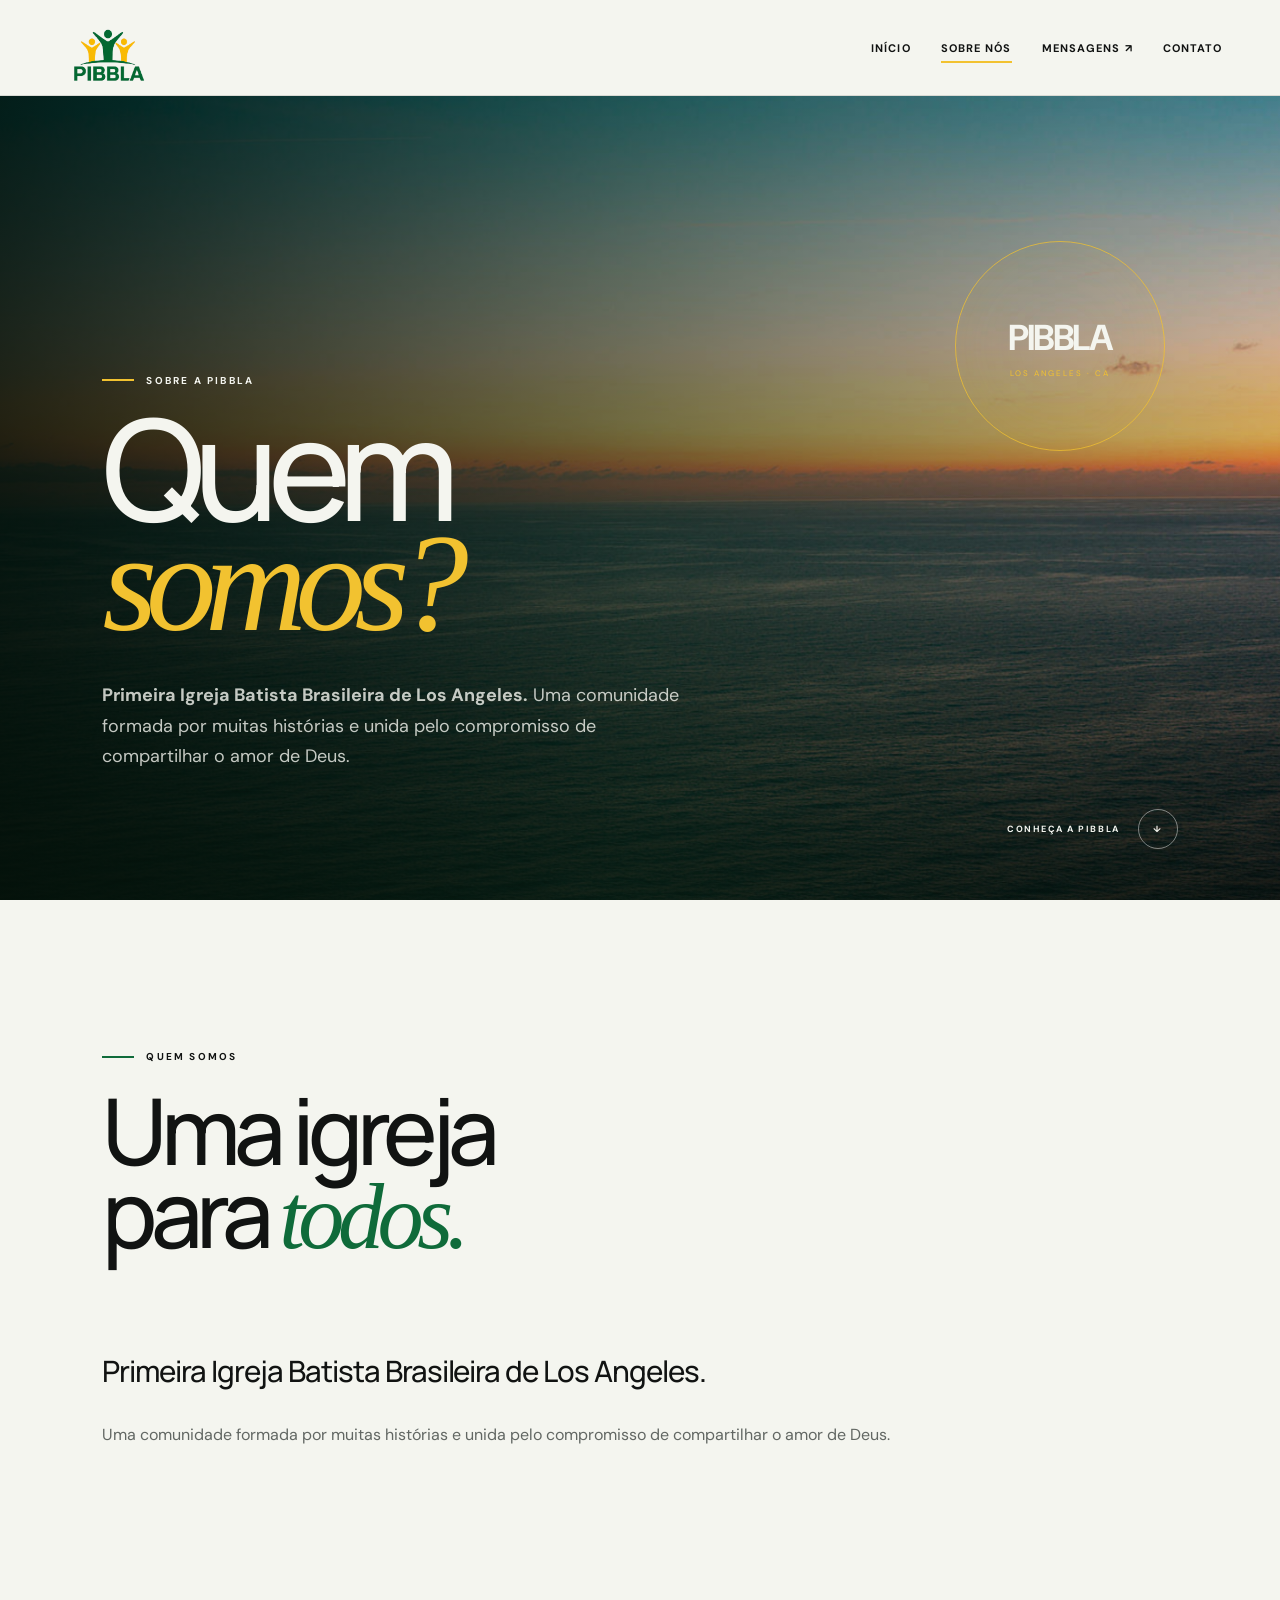
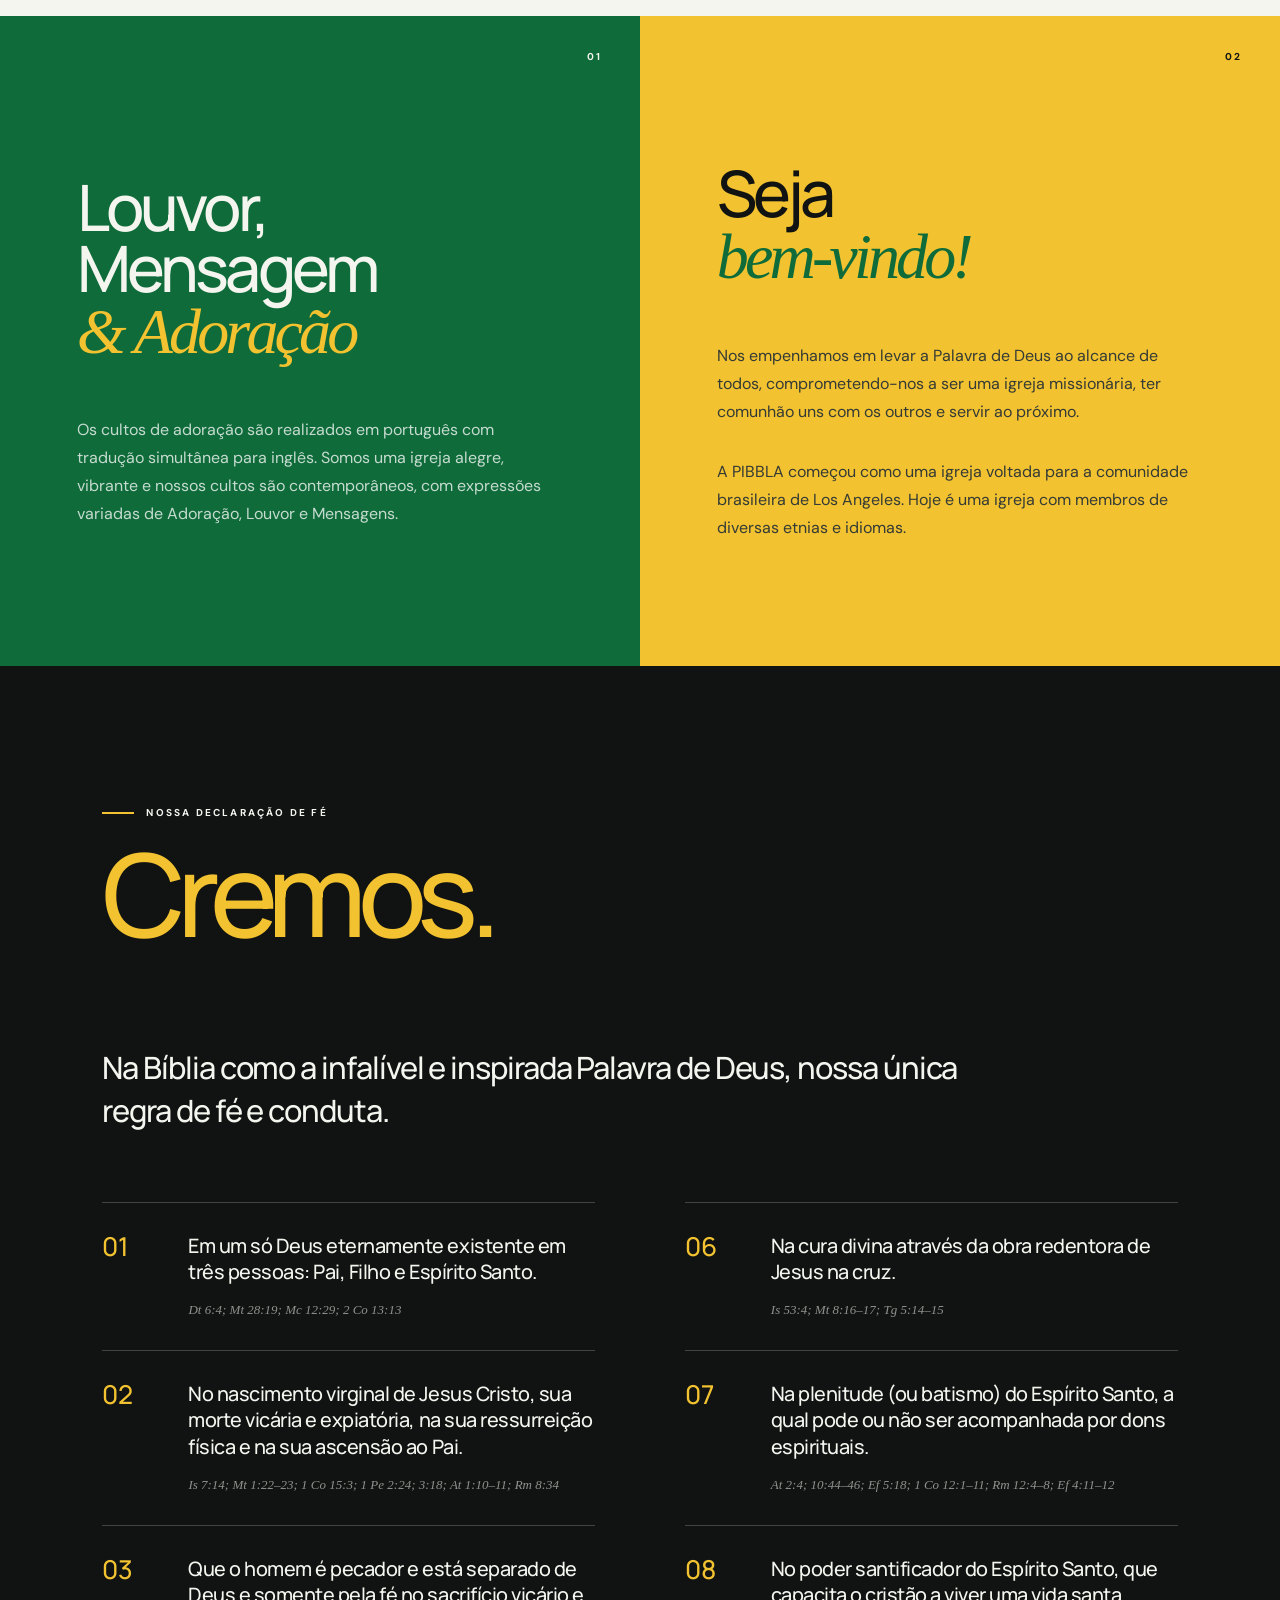
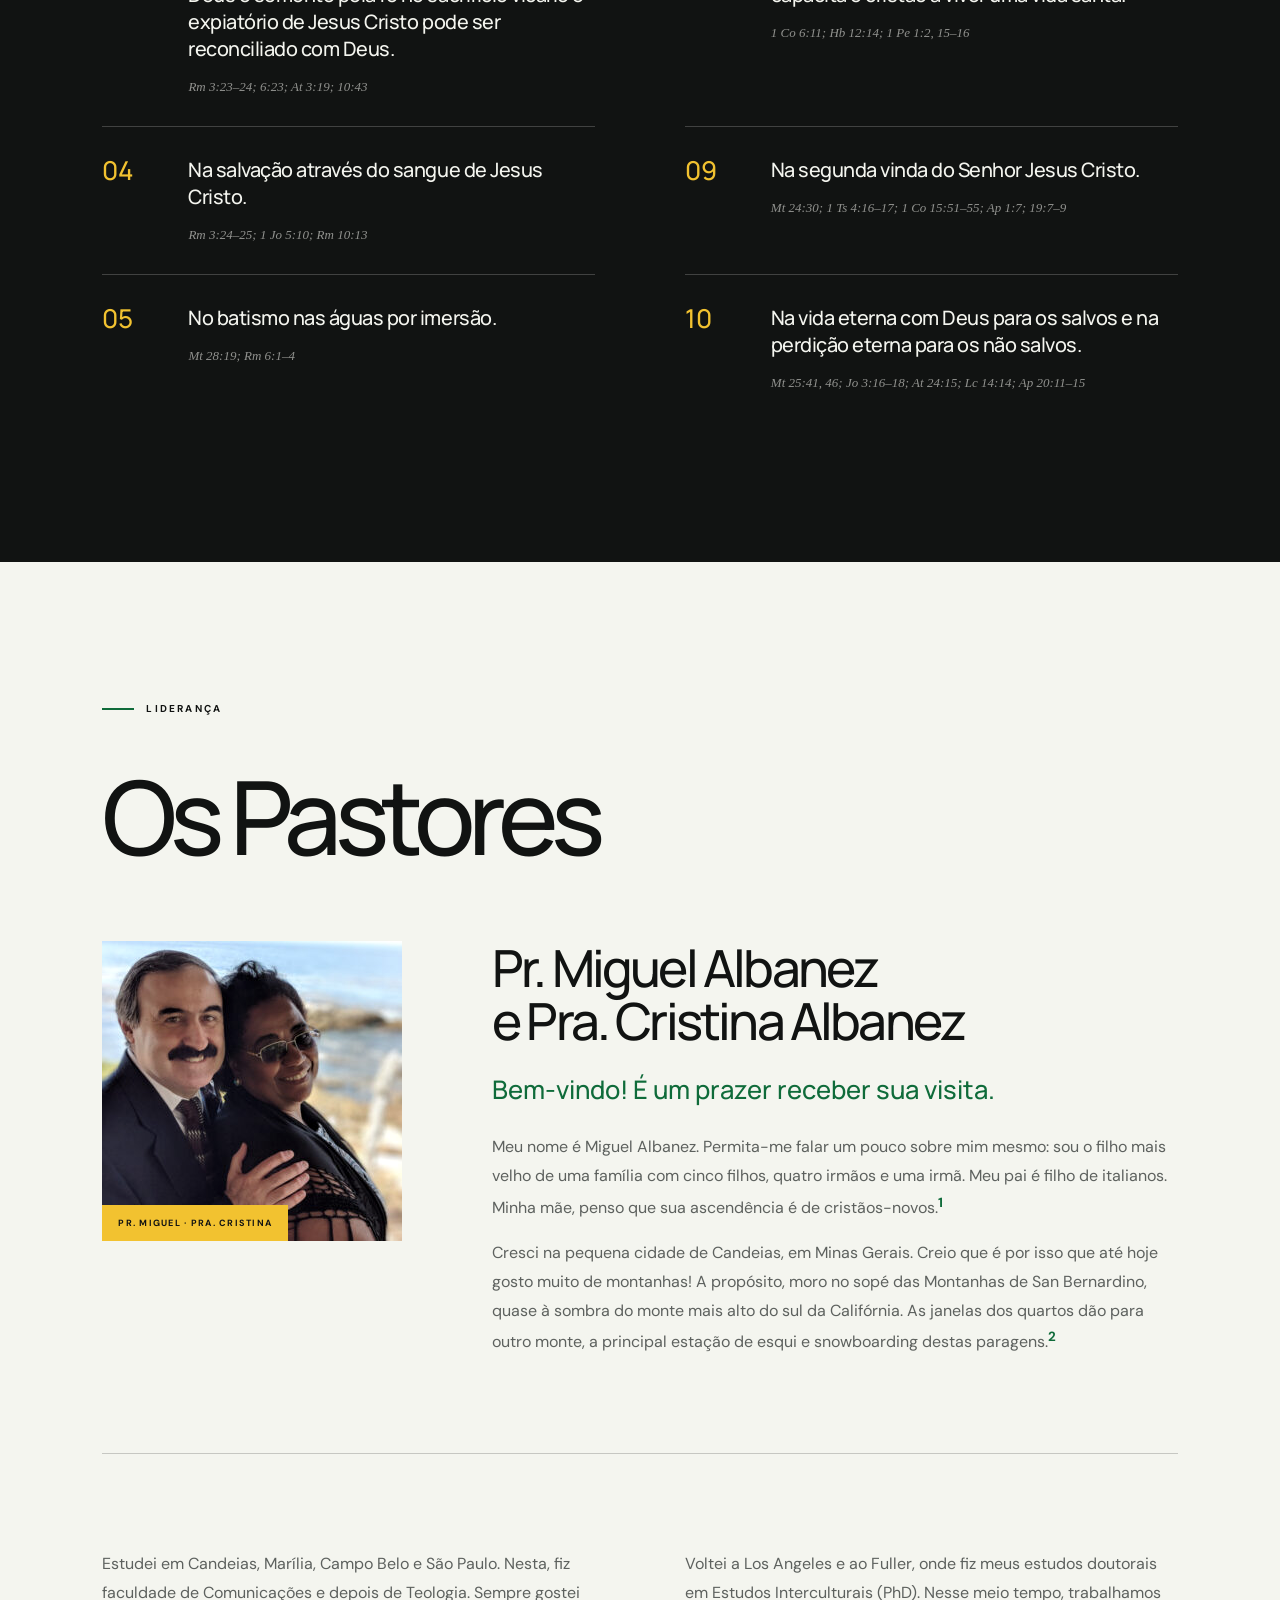
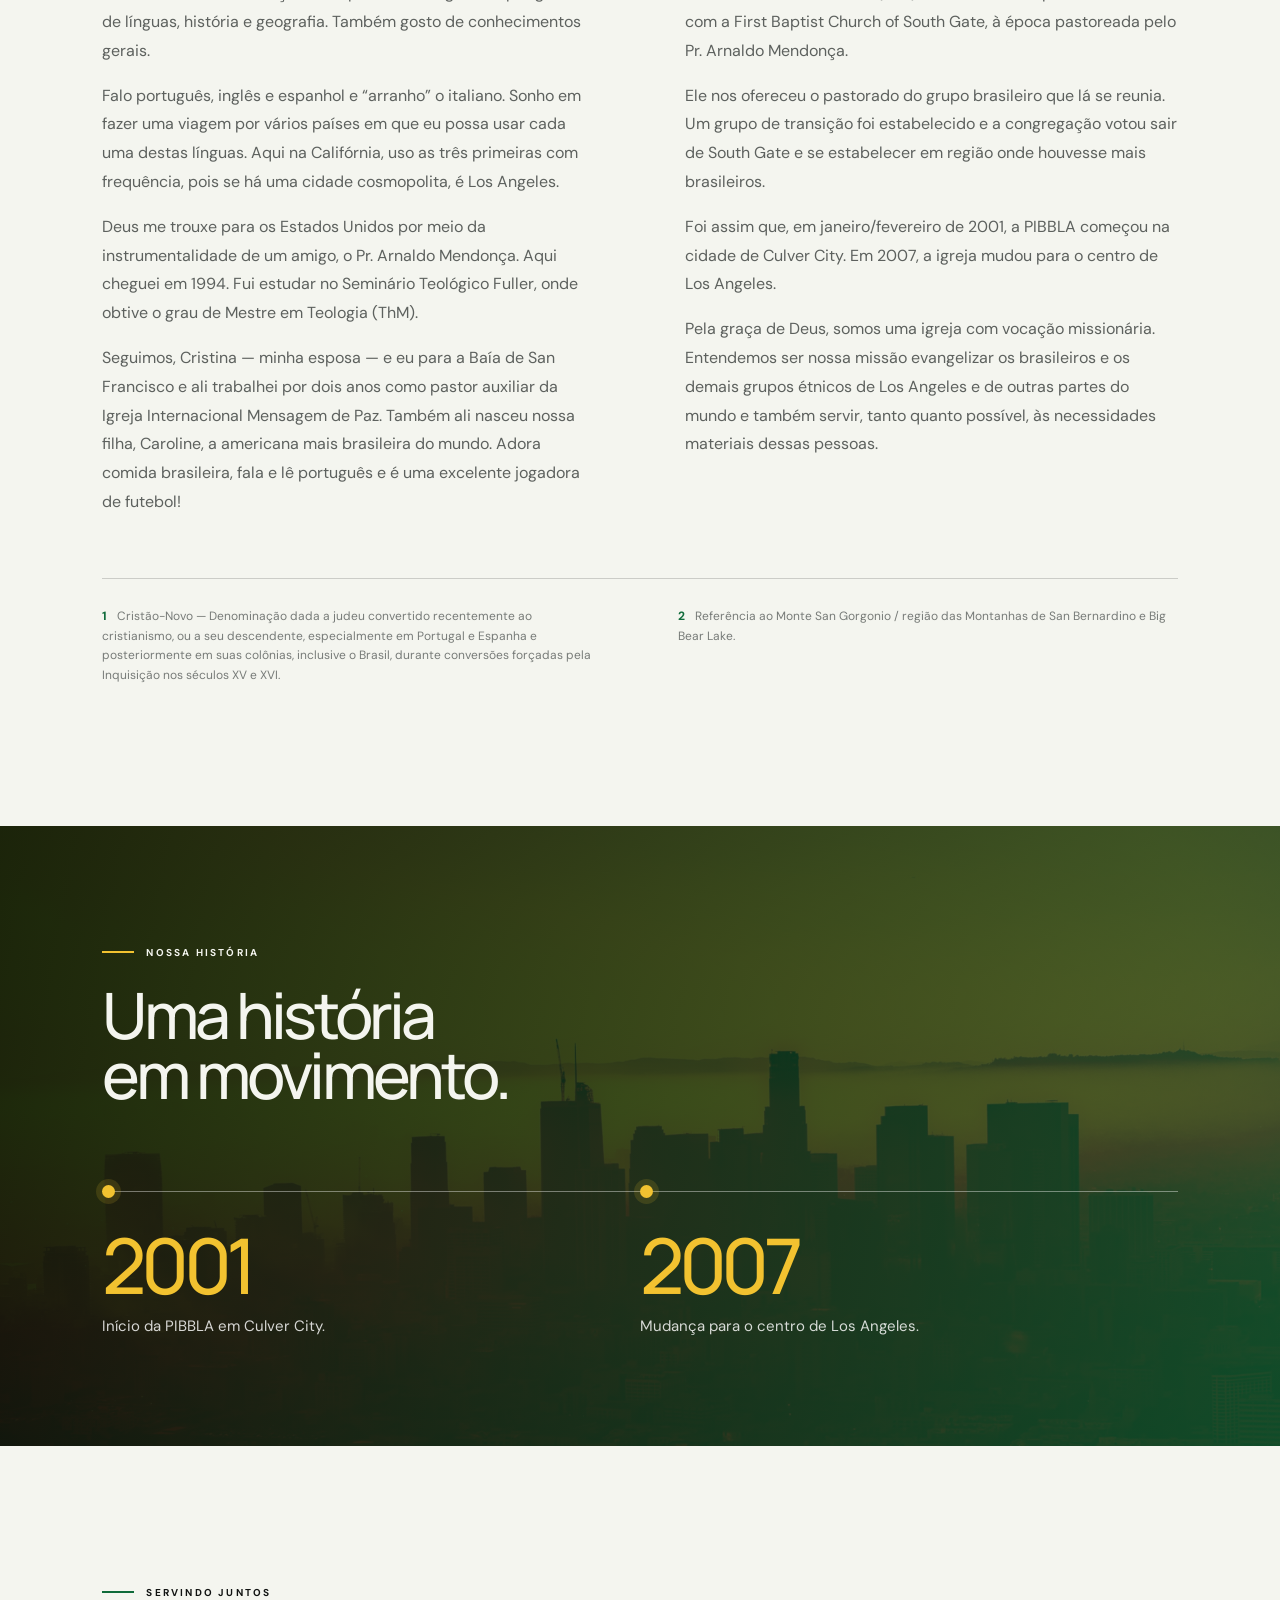
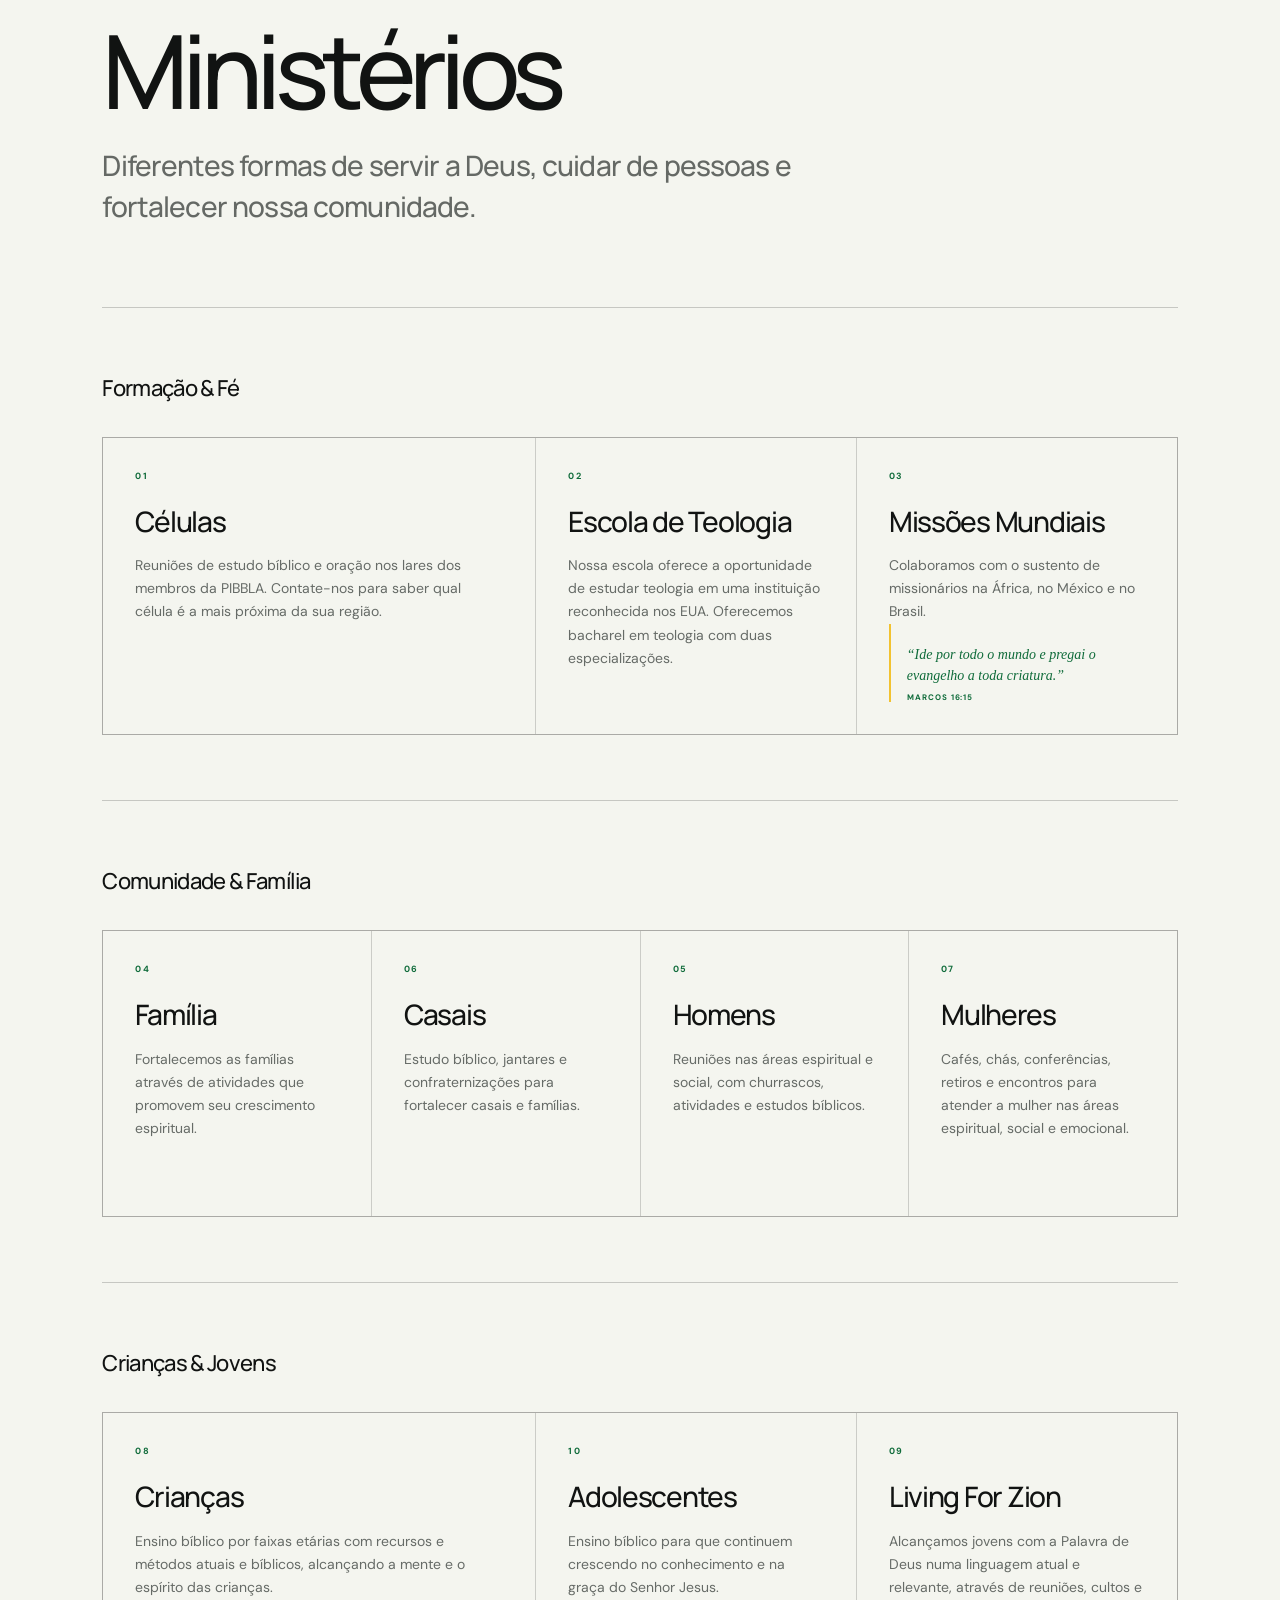
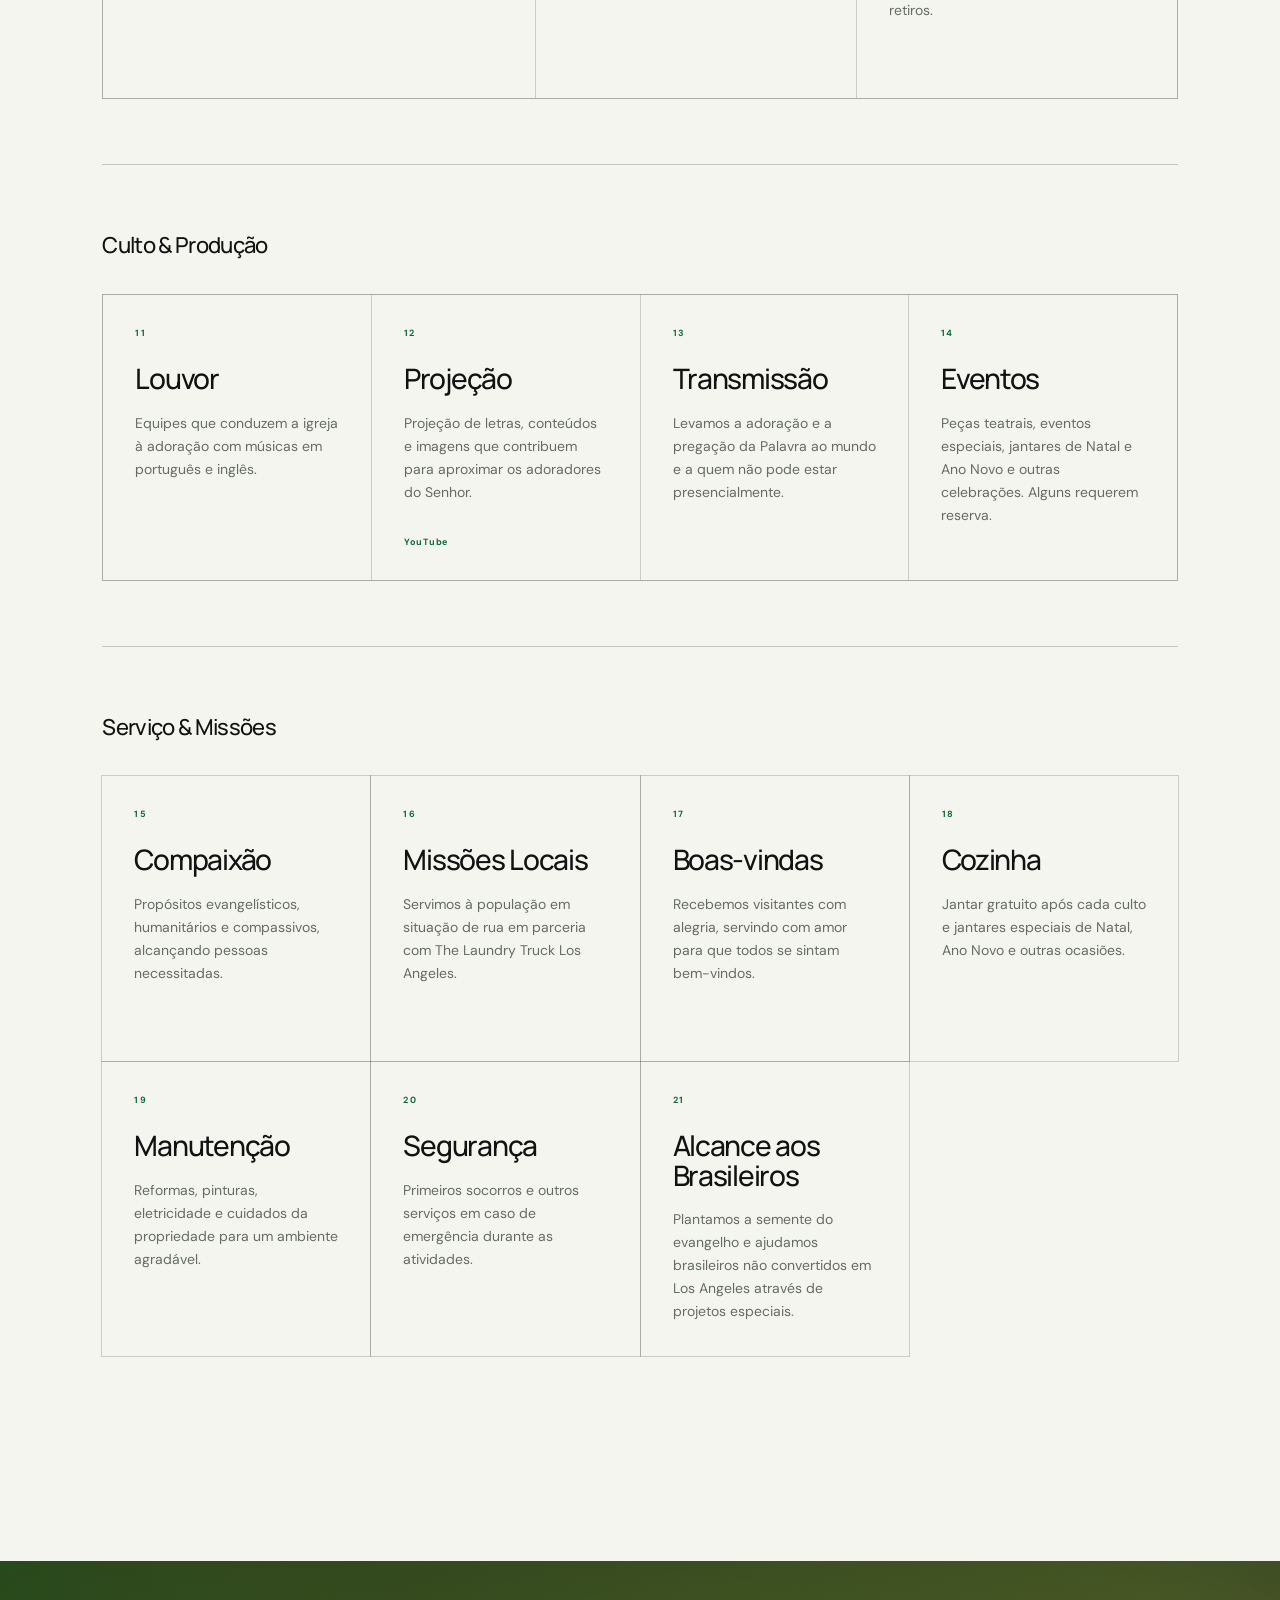
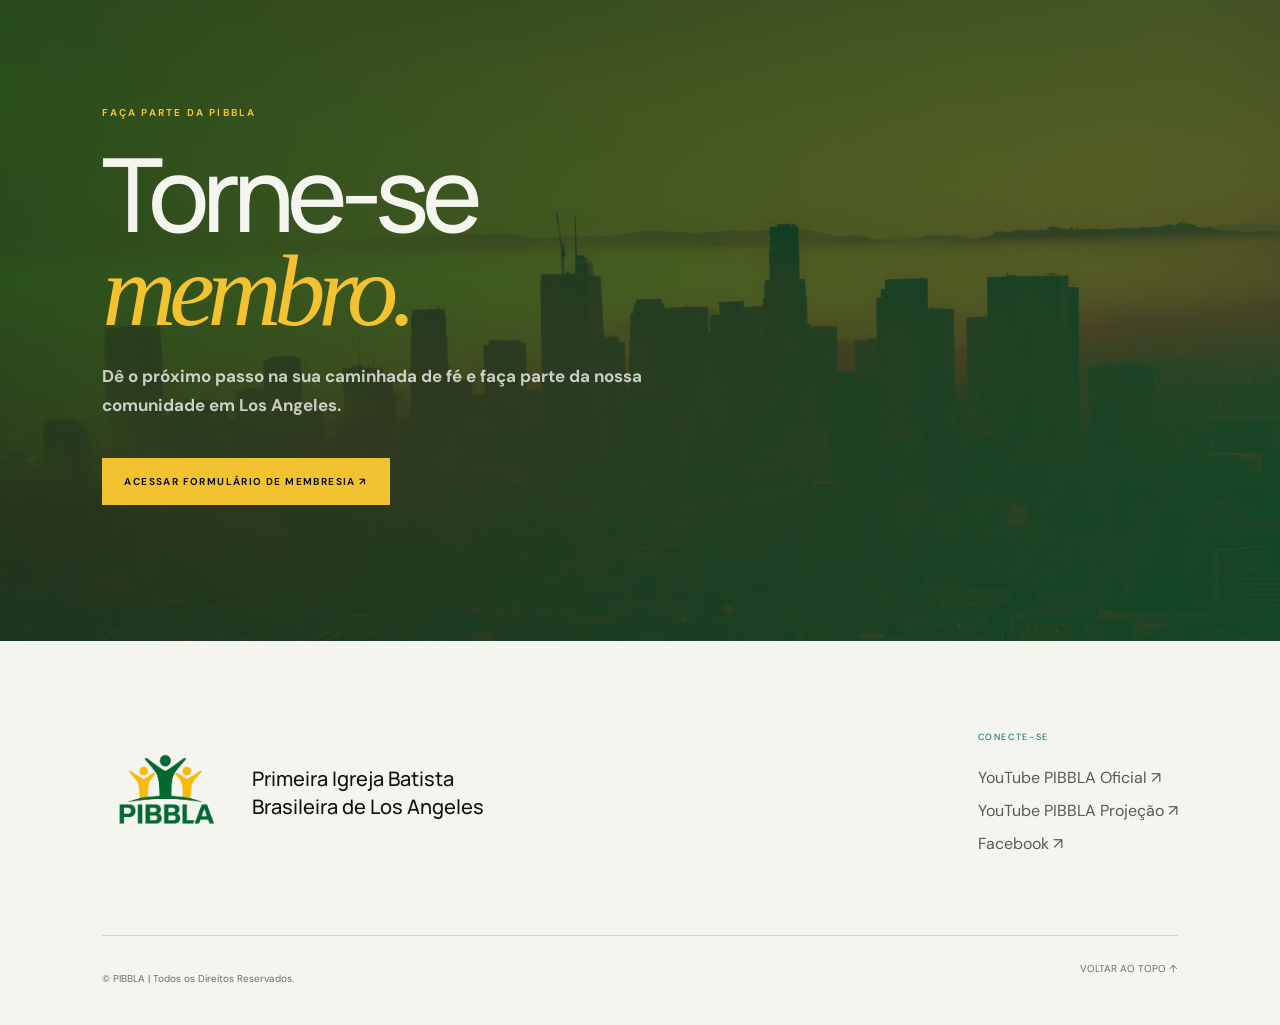
==== commit f0212b66: "ordem dos ministerios" ====
--- a/sobre/index.html
+++ b/sobre/index.html
@@ -12,7 +12,7 @@
 <section class="ministries" id="ministerios"><header><div><p class="eyebrow">SERVINDO JUNTOS</p><h2>Ministérios</h2></div><p>Diferentes formas de servir a Deus, cuidar de pessoas e fortalecer nossa comunidade.</p></header>
 <div class="group"><h3>Formação &amp; Fé</h3><div class="cards"><article><b>01</b><h4>Células</h4><p>Reuniões de estudo bíblico e oração nos lares dos membros da PIBBLA. Contate-nos para saber qual célula é a mais próxima da sua região.</p></article><article><b>02</b><h4>Escola de Teologia</h4><p>Nossa escola oferece a oportunidade de estudar teologia em uma instituição reconhecida nos EUA. Oferecemos bacharel em teologia com duas especializações.</p></article><article><b>03</b><h4>Missões Mundiais</h4><p>Colaboramos com o sustento de missionários na África, no México e no Brasil.</p><blockquote>“Ide por todo o mundo e pregai o evangelho a toda criatura.” <cite>Marcos 16:15</cite></blockquote></article></div></div>
 <div class="group"><h3>Comunidade &amp; Família</h3><div class="cards four"><article><b>04</b><h4>Família</h4><p>Fortalecemos as famílias através de atividades que promovem seu crescimento espiritual.</p></article><article><b>06</b><h4>Casais</h4><p>Estudo bíblico, jantares e confraternizações para fortalecer casais e famílias.</p></article><article><b>05</b><h4>Homens</h4><p>Reuniões nas áreas espiritual e social, com churrascos, atividades e estudos bíblicos.</p></article><article><b>07</b><h4>Mulheres</h4><p>Cafés, chás, conferências, retiros e encontros para atender a mulher nas áreas espiritual, social e emocional.</p></article></div></div>
-<div class="group"><h3>Crianças &amp; Jovens</h3><div class="cards"><article><b>10</b><h4>Adolescentes</h4><p>Ensino bíblico para que continuem crescendo no conhecimento e na graça do Senhor Jesus.</p></article><article><b>09</b><h4>Living For Zion</h4><p>Alcançamos jovens com a Palavra de Deus numa linguagem atual e relevante, através de reuniões, cultos e retiros.</p></article><article><b>08</b><h4>Crianças</h4><p>Ensino bíblico por faixas etárias com recursos e métodos atuais e bíblicos, alcançando a mente e o espírito das crianças.</p></article></div></div>
+<div class="group"><h3>Crianças &amp; Jovens</h3><div class="cards"><article><b>08</b><h4>Crianças</h4><p>Ensino bíblico por faixas etárias com recursos e métodos atuais e bíblicos, alcançando a mente e o espírito das crianças.</p></article><article><b>10</b><h4>Adolescentes</h4><p>Ensino bíblico para que continuem crescendo no conhecimento e na graça do Senhor Jesus.</p></article><article><b>09</b><h4>Living For Zion</h4><p>Alcançamos jovens com a Palavra de Deus numa linguagem atual e relevante, através de reuniões, cultos e retiros.</p></article></div></div>
 <div class="group"><h3>Culto &amp; Produção</h3><div class="cards four"><article><b>11</b><h4>Louvor</h4><p>Equipes que conduzem a igreja à adoração com músicas em português e inglês.</p></article><article><b>12</b><h4>Projeção</h4><p>Projeção de letras, conteúdos e imagens que contribuem para aproximar os adoradores do Senhor.</p><a href="https://www.youtube.com/@pibblaprojecao" target="_blank" rel="noopener noreferrer">YouTube</a></article><article><b>13</b><h4>Transmissão</h4><p>Levamos a adoração e a pregação da Palavra ao mundo e a quem não pode estar presencialmente.</p></article><article><b>14</b><h4>Eventos</h4><p>Peças teatrais, eventos especiais, jantares de Natal e Ano Novo e outras celebrações. Alguns requerem reserva.</p></article></div></div>
 <div class="group"><h3>Serviço &amp; Missões</h3><div class="cards four"><article><b>15</b><h4>Compaixão</h4><p>Propósitos evangelísticos, humanitários e compassivos, alcançando pessoas necessitadas.</p></article><article><b>16</b><h4>Missões Locais</h4><p>Servimos à população em situação de rua em parceria com The Laundry Truck Los Angeles.</p></article><article><b>17</b><h4>Boas-vindas</h4><p>Recebemos visitantes com alegria, servindo com amor para que todos se sintam bem-vindos.</p></article><article><b>18</b><h4>Cozinha</h4><p>Jantar gratuito após cada culto e jantares especiais de Natal, Ano Novo e outras ocasiões.</p></article><article><b>19</b><h4>Manutenção</h4><p>Reformas, pinturas, eletricidade e cuidados da propriedade para um ambiente agradável.</p></article><article><b>20</b><h4>Segurança</h4><p>Primeiros socorros e outros serviços em caso de emergência durante as atividades.</p></article><article><b>21</b><h4>Alcance aos Brasileiros</h4><p>Plantamos a semente do evangelho e ajudamos brasileiros não convertidos em Los Angeles através de projetos especiais.</p></article></div></div></section>
 <section class="welcome-band membership-cta"><p>FAÇA PARTE DA PIBBLA</p><h2>Torne-se<br><em>membro.</em></h2><p class="welcome-copy">Dê o próximo passo na sua caminhada de fé e faça parte da nossa comunidade em Los Angeles.</p><div class="actions"><a class="primary-button" href="https://docs.google.com/forms/d/e/1FAIpQLSdh1OO-Rg3kydW6o-V_kcnuHa6JgHrzKu--kzydg1na37UKzQ/viewform?usp=header" target="_blank" rel="noopener noreferrer">ACESSAR FORMULÁRIO DE MEMBRESIA ↗</a></div></section></main>
